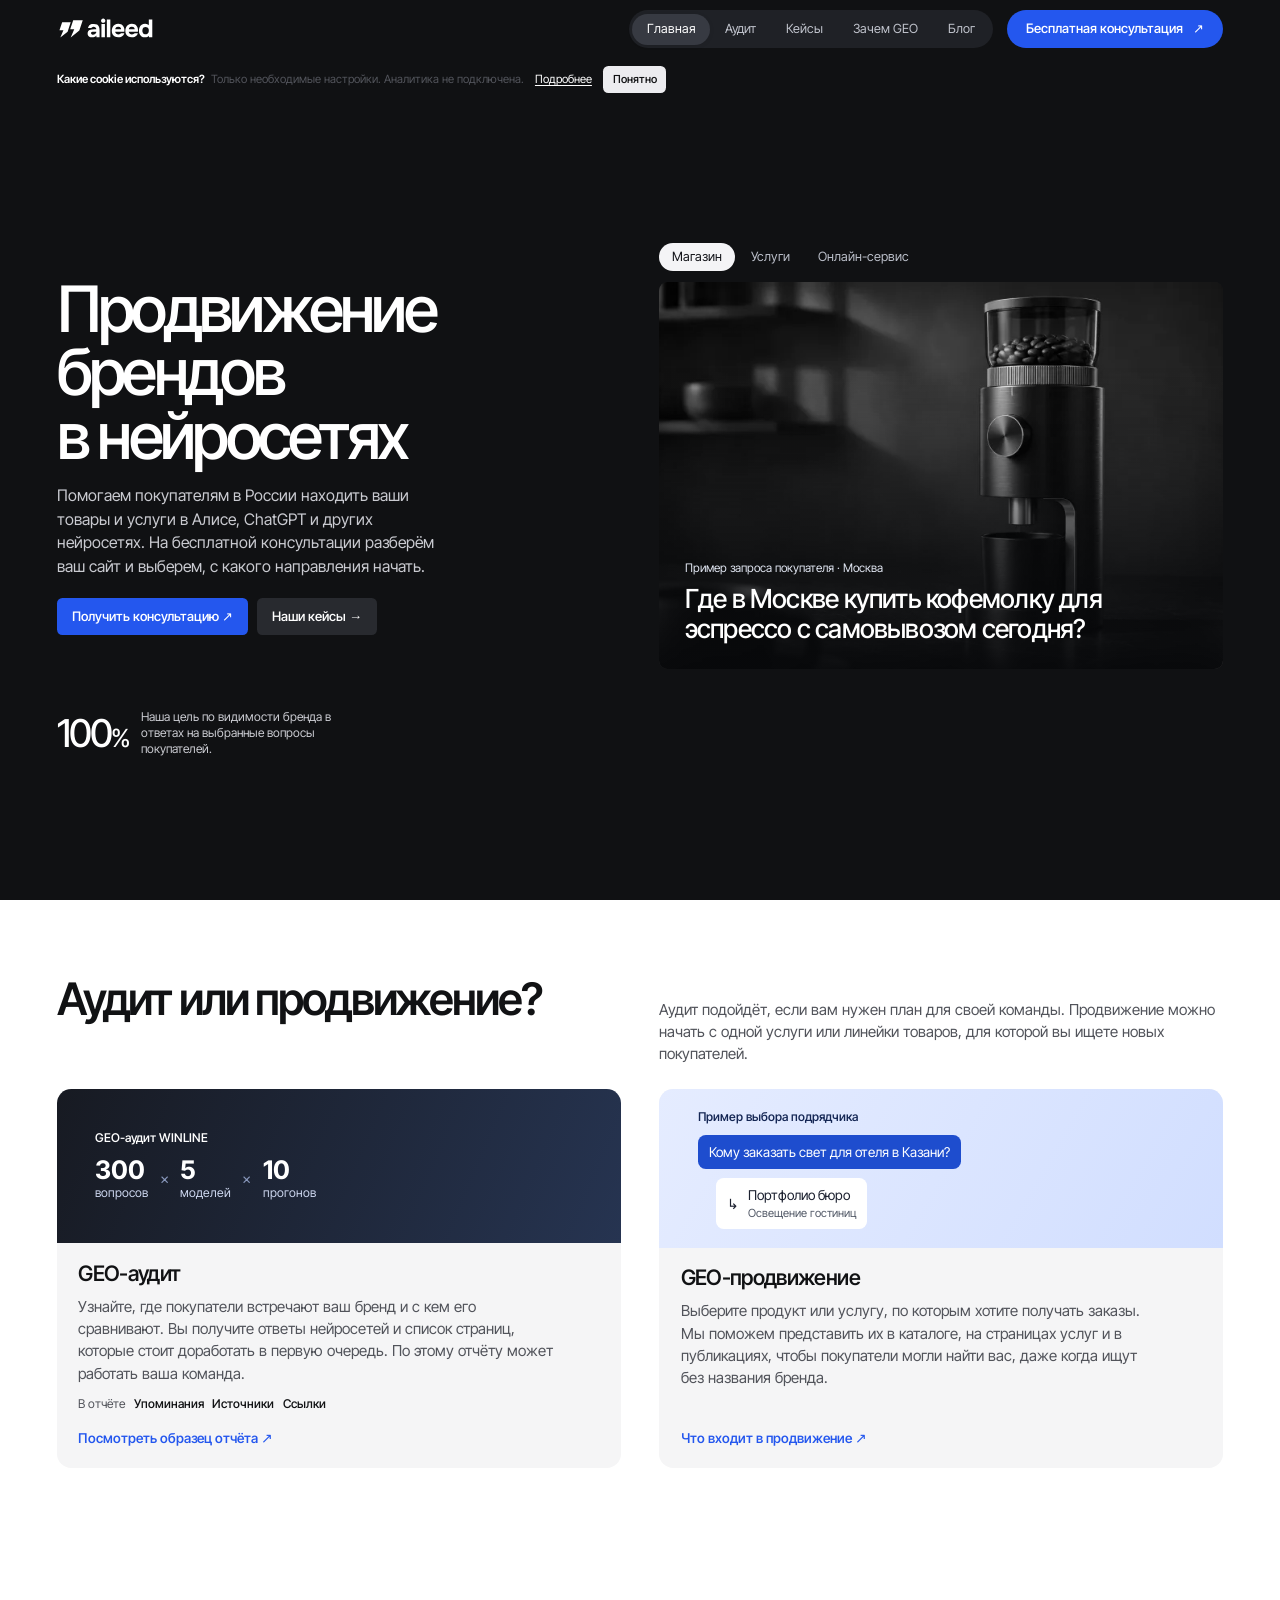
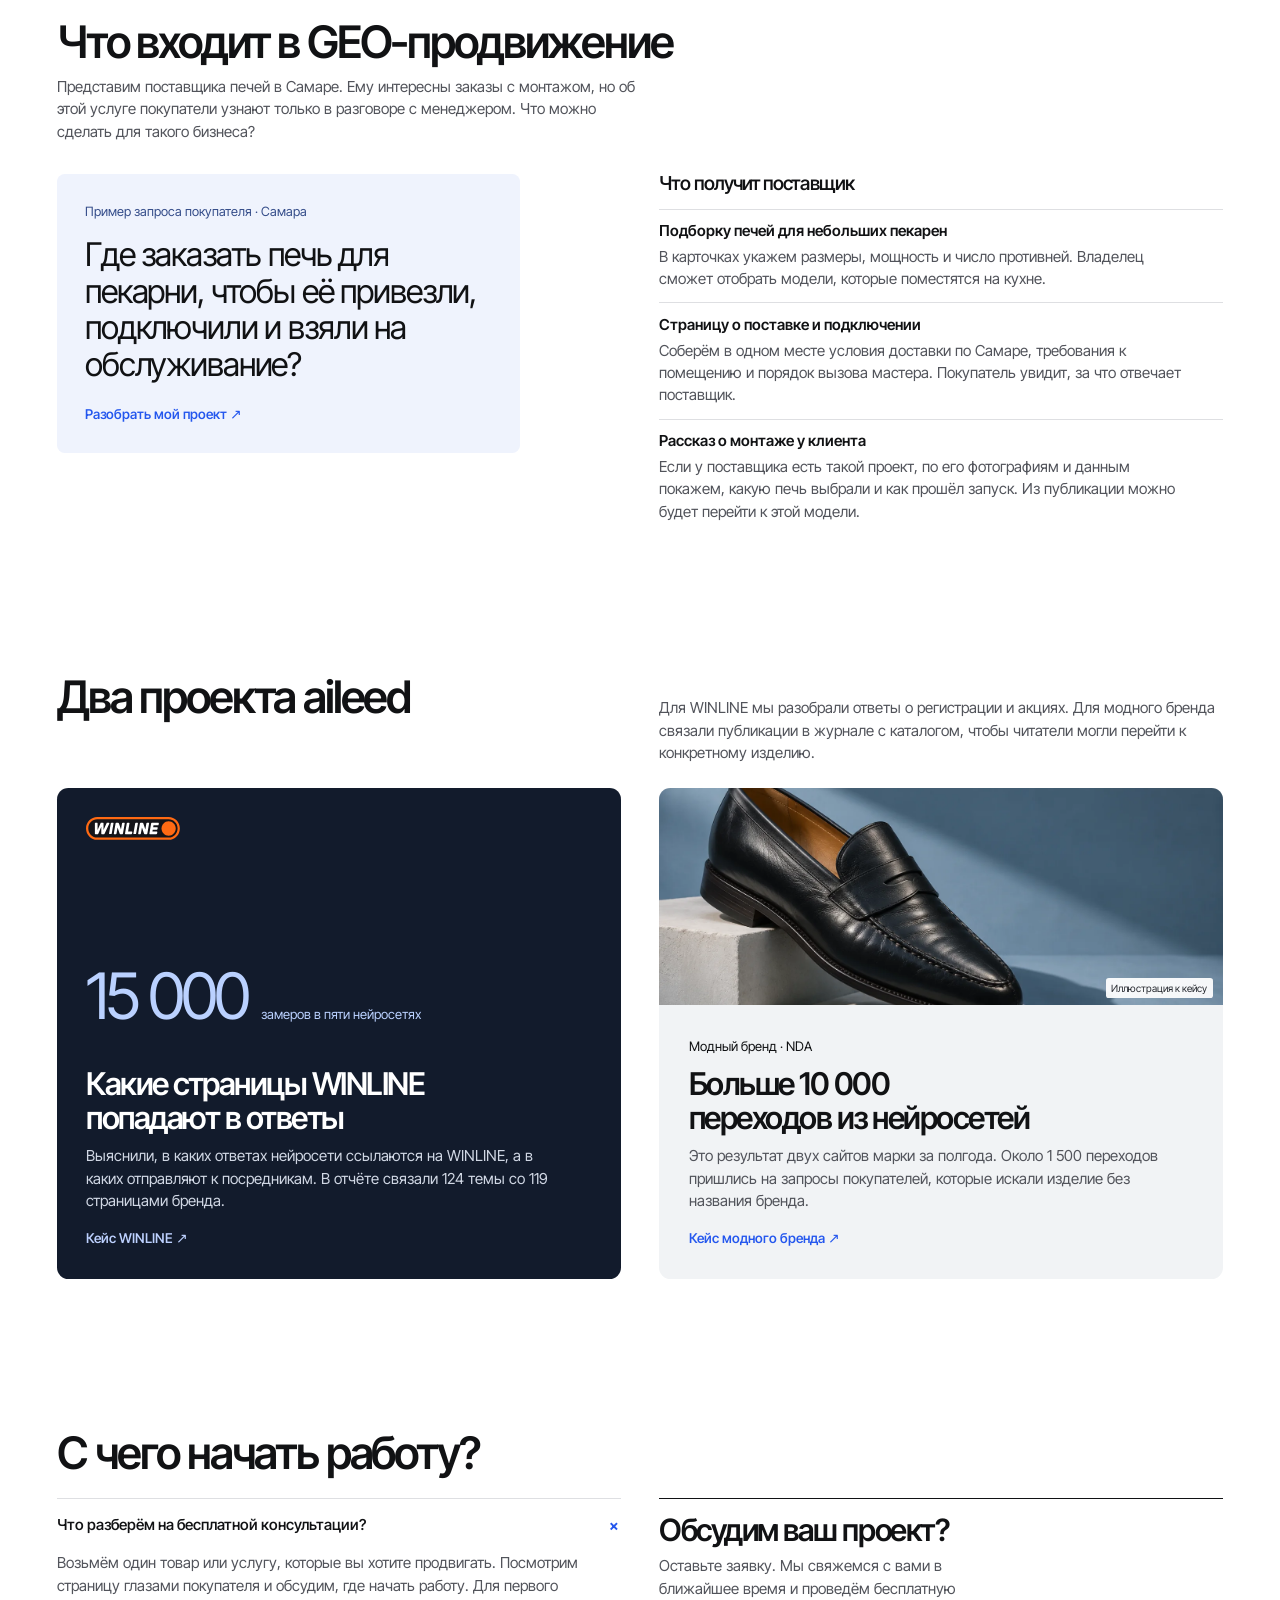
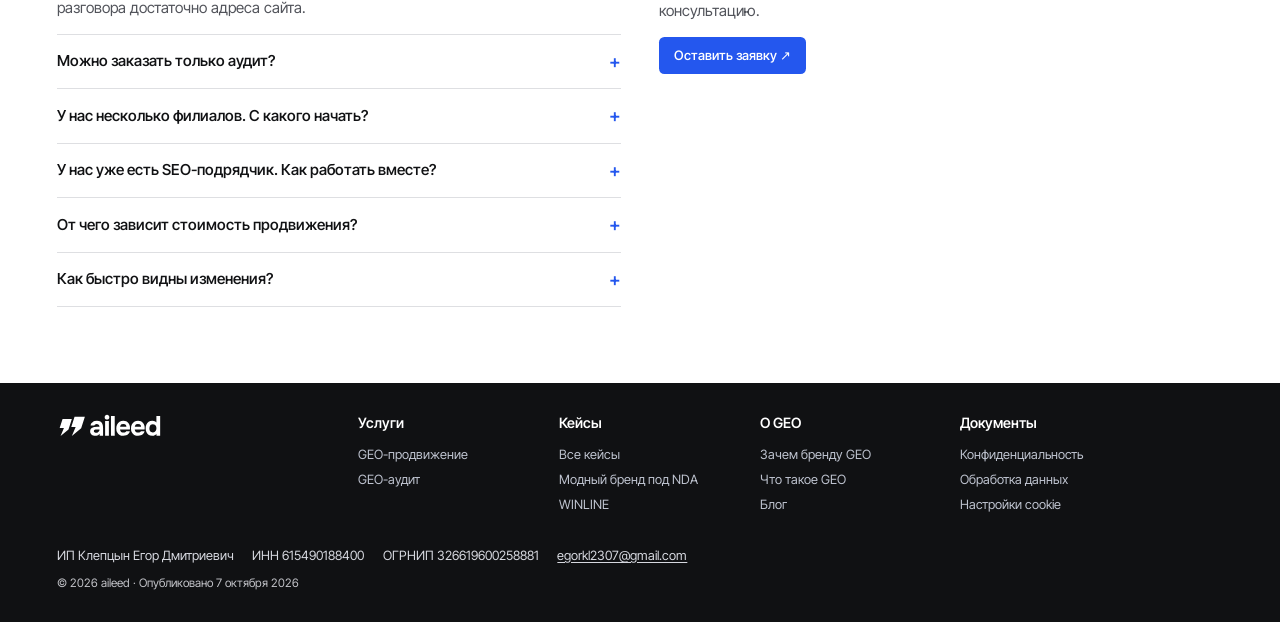
==== index.html @ 3274b70b "feat(site): Explain the scope of GEO promotion Show how a buyer's request translates into concrete a" ====
<!doctype html>
<html lang="ru">
<head>
<meta charset="utf-8">
<meta name="viewport" content="width=device-width,initial-scale=1">
<title>Продвижение в нейросетях для бизнеса в России | aileed</title>
<meta name="description" content="GEO-продвижение для российских компаний. Помогаем покупателям находить ваши товары и услуги в нейросетях. Запишитесь на бесплатную консультацию.">
<meta name="author" content="aileed">
<meta name="datePublished" content="2026-10-07">
<meta name="dateModified" content="2026-11-24">
<meta name="robots" content="index,follow,max-image-preview:large">
<meta name="theme-color" content="#101113">
<link rel="canonical" href="https://egi411.github.io/geo-audit/">
<link rel="describedby" type="text/plain" href="https://egi411.github.io/geo-audit/llms.txt">
<meta property="og:title" content="Продвижение в нейросетях для бизнеса в России | aileed">
<meta property="og:description" content="GEO-продвижение для российских компаний. Помогаем покупателям находить ваши товары и услуги в нейросетях. Запишитесь на бесплатную консультацию.">
<meta property="og:url" content="https://egi411.github.io/geo-audit/">
<meta property="og:site_name" content="aileed">
<meta property="og:locale" content="ru_RU">
<meta property="og:type" content="website">
<meta property="og:image" content="https://egi411.github.io/geo-audit/assets/social.png?v=92571903cdeb">
<meta name="twitter:card" content="summary_large_image">
<link rel="icon" type="image/svg+xml" href="assets/mark.svg?v=1570c9bbff2b">
<link rel="stylesheet" href="assets/paper.css?v=290eb4c94ad2">
<script type="application/ld+json">{"@context": "https://schema.org", "@type": "Organization", "@id": "https://egi411.github.io/geo-audit/#org", "name": "aileed", "legalName": "ИП КЛЕПЦЫН ЕГОР ДМИТРИЕВИЧ", "taxID": "615490188400", "email": "egorkl2307@gmail.com", "identifier": {"@type": "PropertyValue", "propertyID": "ОГРНИП", "value": "326619600258881"}, "url": "https://egi411.github.io/geo-audit/", "logo": "https://egi411.github.io/geo-audit/assets/aileed-logo.svg?v=c0b8e38cba22"}</script>
<script type="application/ld+json">{"@context": "https://schema.org", "@type": "WebSite", "@id": "https://egi411.github.io/geo-audit/#website", "name": "aileed", "url": "https://egi411.github.io/geo-audit/"}</script>
<script type="application/ld+json">{"@context": "https://schema.org", "@type": "WebPage", "@id": "https://egi411.github.io/geo-audit/#page", "url": "https://egi411.github.io/geo-audit/", "name": "Продвижение в нейросетях для бизнеса в России | aileed", "description": "GEO-продвижение для российских компаний. Помогаем покупателям находить ваши товары и услуги в нейросетях. Запишитесь на бесплатную консультацию.", "inLanguage": "ru-RU", "author": {"@id": "https://egi411.github.io/geo-audit/#org"}, "publisher": {"@id": "https://egi411.github.io/geo-audit/#org"}, "datePublished": "2026-10-07", "dateModified": "2026-11-24", "isPartOf": {"@id": "https://egi411.github.io/geo-audit/#website"}}</script>
<script type="application/ld+json">{"@context": "https://schema.org", "@type": "Service", "name": "GEO-продвижение", "provider": {"@id": "https://egi411.github.io/geo-audit/#org"}, "url": "https://egi411.github.io/geo-audit/", "description": "GEO-продвижение для российских компаний. Помогаем покупателям находить ваши товары и услуги в нейросетях. Запишитесь на бесплатную консультацию."}</script>
<script type="application/ld+json">{"@context": "https://schema.org", "@type": "FAQPage", "@id": "https://egi411.github.io/geo-audit/#faq", "isPartOf": {"@id": "https://egi411.github.io/geo-audit/#page"}, "mainEntity": [{"@type": "Question", "name": "Что разберём на бесплатной консультации?", "acceptedAnswer": {"@type": "Answer", "text": "Возьмём один товар или услугу, которые вы хотите продвигать. Посмотрим страницу глазами покупателя и обсудим, где начать работу. Для первого разговора достаточно адреса сайта."}}, {"@type": "Question", "name": "Можно заказать только аудит?", "acceptedAnswer": {"@type": "Answer", "text": "Да. Вы получите отчёт с ответами нейросетей и списком страниц для доработки. Внедрение можно поручить своей команде."}}, {"@type": "Question", "name": "У нас несколько филиалов. С какого начать?", "acceptedAnswer": {"@type": "Answer", "text": "Выберите город, где хотите получать больше обращений. Например, московской сети с новым филиалом в Туле имеет смысл начать разбор с вопросов покупателей в Туле."}}, {"@type": "Question", "name": "У нас уже есть SEO-подрядчик. Как работать вместе?", "acceptedAnswer": {"@type": "Answer", "text": "Если ваш подрядчик уже переделывает каталог, обсудим с ним, какие сведения добавить в карточки. Отдельно договоримся, кто возьмёт на себя тексты и публикацию."}}, {"@type": "Question", "name": "От чего зависит стоимость продвижения?", "acceptedAnswer": {"@type": "Answer", "text": "Важны размер каталога, география и состояние сайта. Если описание товара уже есть, его можно дополнить. Для новой линейки может понадобиться целый раздел. Обсудим объём на консультации."}}, {"@type": "Question", "name": "Как быстро видны изменения?", "acceptedAnswer": {"@type": "Answer", "text": "В проекте модного бренда нейросети верно описывали компанию уже в первый месяц. Переходы мы считали за полгода. Это сроки одного проекта. Чтобы дать ориентир для вашего, сначала посмотрим, как покупатели находят вас сегодня."}}]}</script>
<script src="assets/site.js?v=6a3c74dea029" defer>
</script>
<script src="assets/privacy.js?v=5a8c73a1b54d" defer>
</script>
<script src="assets/dashboard.js?v=f0f31b4b5794" defer>
</script>
</head>
<body class="paper-site" itemscope itemtype="https://schema.org/WebPage" itemid="https://egi411.github.io/geo-audit/#page">
<a class="skip" href="#main">К содержанию</a>
<header class="site-header">
<div class="wrap nav">
 <a class="logo" href="index.html" aria-label="aileed — главная">
<img class="wordmark-logo" src="assets/aileed-logo.svg?v=c0b8e38cba22" width="170" height="46" alt="aileed">
</a>
 <nav class="nav-links" id="navigation" aria-label="Основная навигация">
<a href="index.html" aria-current="page">Главная</a>
<a href="audit/">Аудит</a>
<a href="cases/">Кейсы</a>
<a href="why-geo/">Зачем GEO</a>
<a href="blog/">Блог</a>
</nav>
 <a class="btn nav-cta" href="mailto:egorkl2307@gmail.com?subject=Заявка%20на%20бесплатную%20консультацию&amp;body=Здравствуйте!%20Хочу%20записаться%20на%20бесплатную%20консультацию." data-open-brief>
<span class="desktop-label">Бесплатная консультация</span>
<span class="mobile-label">Консультация</span>
<span aria-hidden="true">↗</span>
</a>
 <button class="menu-toggle" aria-controls="navigation" aria-expanded="false" aria-label="Открыть меню">
<span class="menu-bars" aria-hidden="true">
</span>
</button>
</div>
</header>
<aside id="cookie-banner" class="cookie-banner a-cookie" aria-labelledby="cookie-title" hidden>
<div>
<h2 id="cookie-title">Какие cookie используются?</h2>
<p class="short-answer">Только необходимые настройки. Аналитика не подключена.</p>
</div>
<a href="privacy.html#cookies">Подробнее</a>
<button type="button" class="btn" data-cookie-accept>Понятно</button>
</aside>
<main id="main">
<section class="home-hero market-hero">
<div class="market-layout wrap" id="value">
 <div class="market-offer">
<h1>Продвижение брендов в нейросетях</h1>
 <p class="short-answer">Помогаем покупателям в России находить ваши товары и услуги в Алисе, ChatGPT и других нейросетях. На бесплатной консультации разберём ваш сайт и выберем, с какого направления начать.</p>
 <div class="actions">
<a class="btn primary" href="mailto:egorkl2307@gmail.com?subject=Заявка%20на%20бесплатную%20консультацию&amp;body=Здравствуйте!%20Хочу%20записаться%20на%20бесплатную%20консультацию." data-open-brief>Получить консультацию ↗</a>
 <a class="text-link" href="cases/">Наши кейсы →</a>
</div>
</div>
 <div class="market-examples" id="business">
<fieldset class="market-controls">
<legend>Учебные примеры для российского рынка</legend>
<label>
<input type="radio" name="market" value="shop" checked>
<span>Магазин</span>
</label>
<label>
<input type="radio" name="market" value="bureau">
<span>Услуги</span>
</label>
<label>
<input type="radio" name="market" value="software">
<span>Онлайн-сервис</span>
</label>
</fieldset>
 <figure class="market-view" data-market="shop">
   <img src="assets/scene-grinder-small.webp?v=afbf47a479ba" srcset="assets/scene-grinder-small.webp?v=afbf47a479ba 720w, assets/scene-grinder.webp?v=317787b5d4b6 1440w"
    sizes="(max-width: 760px) 94vw, 48vw" width="1440" height="960" alt="Кофемолка на кухонной столешнице" fetchpriority="high">
   <figcaption>
<small>Пример запроса покупателя · Москва</small>
<blockquote>Где в Москве купить кофемолку для эспрессо с самовывозом сегодня?</blockquote>
</figcaption>
</figure>
<figure class="market-view" data-market="bureau">
   <img src="assets/scene-hotel-small.webp?v=d86b2269c24f" srcset="assets/scene-hotel-small.webp?v=d86b2269c24f 720w, assets/scene-hotel.webp?v=8c274314cb47 1440w"
    sizes="(max-width: 760px) 94vw, 48vw" width="1440" height="960" alt="Архитектурная модель гостиницы с подсветкой фасада" loading="lazy">
   <figcaption>
<small>Пример запроса покупателя · Казань</small>
<blockquote>Кто в Казани спроектирует освещение для гостиницы?</blockquote>
</figcaption>
</figure>
<figure class="market-view" data-market="software">
   <img src="assets/scene-booking-small.webp?v=bcc50dd9e0b6" srcset="assets/scene-booking-small.webp?v=bcc50dd9e0b6 720w, assets/scene-booking.webp?v=874b04cc17b3 1440w"
    sizes="(max-width: 760px) 94vw, 48vw" width="1440" height="960" alt="Расписание приёма клиентов на планшете" loading="lazy">
   <figcaption>
<small>Пример запроса покупателя · Екатеринбург</small>
<blockquote>Открываем второй салон в Екатеринбурге. Как вести запись клиентов в одной базе?</blockquote>
</figcaption>
</figure>
</div>
 <div class="visibility-goal">
<strong>100<span>%</span>
</strong>
<p>Наша цель по видимости бренда в ответах на выбранные вопросы покупателей.</p>
</div>
 </div>
</section>
<section class="edition service-gallery">
<div class="wrap" id="offers">
<header class="edition-head">
<h2>Аудит или продвижение?</h2>
<p class="short-answer">Аудит подойдёт, если вам нужен план для своей команды. Продвижение можно начать с одной услуги или линейки товаров, для которой вы ищете новых покупателей.</p>
</header>
<div class="service-pair" id="from-answer">
<a class="service-tile" href="audit/#observations">
<div class="service-figure audit-mini">
<span class="mini-caption">GEO-аудит WINLINE</span>
<div class="audit-stats">
<span>
<b>300</b> вопросов</span>
<i>×</i>
<span>
<b>5</b> моделей</span>
<i>×</i>
<span>
<b>10</b> прогонов</span>
</div>
</div>
<div class="service-description">
<div class="dossier-fields">
<span>В отчёте</span>
<b>Упоминания</b>
<b>Источники</b>
<b>Ссылки</b>
</div>
<strong>GEO-аудит</strong>
<p>Узнайте, где покупатели встречают ваш бренд и с кем его сравнивают. Вы получите ответы нейросетей и список страниц, которые стоит доработать в первую очередь. По этому отчёту может работать ваша команда.</p>
</div>
<span class="tile-action">Посмотреть образец отчёта <span aria-hidden="true">↗</span>
</span>
</a>
<a class="service-tile" href="#scope">
<div class="service-figure intent-mini">
<span class="mini-caption">Пример выбора подрядчика</span>
<div class="query-slip">Кому заказать свет для отеля в Казани?</div>
<div class="proof-slip">
<span aria-hidden="true">↳</span>
<span>Портфолио бюро<small>Освещение гостиниц</small>
</span>
</div>
</div>
<div class="service-description">
<strong>GEO-продвижение</strong>
<p>Выберите продукт или услугу, по которым хотите получать заказы. Мы поможем представить их в каталоге, на страницах услуг и в публикациях, чтобы покупатели могли найти вас, даже когда ищут без названия бренда.</p>
</div>
<span class="tile-action">Что входит в продвижение <span aria-hidden="true">↗</span>
</span>
</a>
</div>
</div>
</section>
<section class="edition promotion-scope">
<div class="wrap" id="scope">
<header>
<h2>Что входит в GEO-продвижение</h2>
 <p>Представим поставщика печей в Самаре. Ему интересны заказы с монтажом, но об этой услуге покупатели узнают только в разговоре с менеджером. Что можно сделать для такого бизнеса?</p>
</header>
 <div class="scope-spread">
 <figure class="scope-question">
<figcaption>Пример запроса покупателя · Самара</figcaption>
 <blockquote>Где заказать печь для пекарни, чтобы её привезли, подключили и взяли на обслуживание?</blockquote>
 <a class="edition-link" href="mailto:egorkl2307@gmail.com?subject=Заявка%20на%20бесплатную%20консультацию&amp;body=Здравствуйте!%20Хочу%20записаться%20на%20бесплатную%20консультацию." data-open-brief>Разобрать мой проект <span aria-hidden="true">↗</span>
</a>
</figure>
 <div class="scope-delivery">
<h3>Что получит поставщик</h3>
 <dl>
<dt>Подборку печей для небольших пекарен</dt>
 <dd>В карточках укажем размеры, мощность и число противней. Владелец сможет отобрать модели, которые поместятся на кухне.</dd>
 <dt>Страницу о поставке и подключении</dt>
 <dd>Соберём в одном месте условия доставки по Самаре, требования к помещению и порядок вызова мастера. Покупатель увидит, за что отвечает поставщик.</dd>
 <dt>Рассказ о монтаже у клиента</dt>
 <dd>Если у поставщика есть такой проект, по его фотографиям и данным покажем, какую печь выбрали и как прошёл запуск. Из публикации можно будет перейти к этой модели.</dd>
</dl>
</div>
</div>
</div>
</section>
<section class="edition home-projects">
<div class="wrap" id="projects">
<header class="edition-head">
<h2>Два проекта aileed</h2>
<p class="short-answer">Для WINLINE мы разобрали ответы о регистрации и акциях. Для модного бренда связали публикации в журнале с каталогом, чтобы читатели могли перейти к конкретному изделию.</p>
</header>
 <div class="evidence-pair">
 <article class="audit-evidence">
<img src="assets/cases/winline.svg?v=4815bbfae8dc" width="483" height="116" alt="WINLINE" loading="lazy">
 <p class="evidence-stat">15 000 <small>замеров в пяти нейросетях</small>
</p>
 <div class="evidence-copy">
<h3>Какие страницы WINLINE попадают в ответы</h3>
 <p class="short-answer">Выяснили, в каких ответах нейросети ссылаются на WINLINE, а в каких отправляют к посредникам. В отчёте связали 124 темы со 119 страницами бренда.</p>
 <a class="edition-link" href="cases/winline/">Кейс WINLINE <span aria-hidden="true">↗</span>
</a>
</div>
</article>
 <article class="fashion-evidence">
<figure class="evidence-photo">
<img src="assets/shoe-editorial.webp?v=ee02e07eebd9" width="1440" height="960" loading="lazy" alt="Чёрный кожаный лофер">
<figcaption>Иллюстрация к кейсу</figcaption>
</figure>
 <div class="evidence-copy">
<span>Модный бренд · NDA</span>
<h3>Больше 10 000 переходов из нейросетей</h3>
 <p class="short-answer">Это результат двух сайтов марки за полгода. Около 1 500 переходов пришлись на запросы покупателей, которые искали изделие без названия бренда.</p>
 <a class="edition-link" href="cases/fashion/">Кейс модного бренда <span aria-hidden="true">↗</span>
</a>
</div>
</article>
</div>
</div>
</section>
<section class="edition enquiry-section">
<div class="wrap" id="faq">
<header>
<h2>С чего начать работу?</h2>
</header>
 <div class="enquiry-layout">
<div class="question-list">
<details open>
<summary>Что разберём на бесплатной консультации?</summary>
<div class="faq-answer">
<p>Возьмём один товар или услугу, которые вы хотите продвигать. Посмотрим страницу глазами покупателя и обсудим, где начать работу. Для первого разговора достаточно адреса сайта.</p>
</div>
</details>
<details>
<summary>Можно заказать только аудит?</summary>
<div class="faq-answer">
<p>Да. Вы получите отчёт с ответами нейросетей и списком страниц для доработки. Внедрение можно поручить своей команде.</p>
</div>
</details>
<details>
<summary>У нас несколько филиалов. С какого начать?</summary>
<div class="faq-answer">
<p>Выберите город, где хотите получать больше обращений. Например, московской сети с новым филиалом в Туле имеет смысл начать разбор с вопросов покупателей в Туле.</p>
</div>
</details>
<details>
<summary>У нас уже есть SEO-подрядчик. Как работать вместе?</summary>
<div class="faq-answer">
<p>Если ваш подрядчик уже переделывает каталог, обсудим с ним, какие сведения добавить в карточки. Отдельно договоримся, кто возьмёт на себя тексты и публикацию.</p>
</div>
</details>
<details>
<summary>От чего зависит стоимость продвижения?</summary>
<div class="faq-answer">
<p>Важны размер каталога, география и состояние сайта. Если описание товара уже есть, его можно дополнить. Для новой линейки может понадобиться целый раздел. Обсудим объём на консультации.</p>
</div>
</details>
<details>
<summary>Как быстро видны изменения?</summary>
<div class="faq-answer">
<p>В проекте модного бренда нейросети верно описывали компанию уже в первый месяц. Переходы мы считали за полгода. Это сроки одного проекта. Чтобы дать ориентир для вашего, сначала посмотрим, как покупатели находят вас сегодня.</p>
</div>
</details>
</div>
 <aside id="brief">
<h3>Обсудим ваш проект?</h3>
<p>Оставьте заявку. Мы свяжемся с вами в ближайшее время и проведём бесплатную консультацию.</p>
 <a class="btn primary" href="mailto:egorkl2307@gmail.com?subject=Заявка%20на%20бесплатную%20консультацию&amp;body=Здравствуйте!%20Хочу%20записаться%20на%20бесплатную%20консультацию." data-open-brief>Оставить заявку ↗</a>
</aside>
</div>
</div>
</section>
</main>
<footer class="site-footer">
<div class="wrap">
<div class="footer-map">
 <a class="logo" href="index.html">
<img src="assets/aileed-logo.svg?v=c0b8e38cba22" width="170" height="46" alt="aileed">
</a>
 <nav class="footer-group" aria-label="Услуги">
<strong>Услуги</strong>
<a href="index.html">GEO-продвижение</a>
<a href="audit/">GEO-аудит</a>
</nav>
<nav class="footer-group" aria-label="Кейсы">
<strong>Кейсы</strong>
<a href="cases/">Все кейсы</a>
<a href="cases/fashion/">Модный бренд под NDA</a>
<a href="cases/winline/">WINLINE</a>
</nav>
<nav class="footer-group" aria-label="О GEO">
<strong>О GEO</strong>
<a href="why-geo/">Зачем бренду GEO</a>
<a href="what-is-geo/">Что такое GEO</a>
<a href="blog/">Блог</a>
</nav>
<nav class="footer-group" aria-label="Документы">
<strong>Документы</strong>
<a href="privacy.html">Конфиденциальность</a>
<a href="consent.html">Обработка данных</a>
<button type="button" data-cookie-settings>Настройки cookie</button>
</nav>
</div>
 <div class="owner-line">
<span>ИП Клепцын Егор Дмитриевич</span>
<span>ИНН 615490188400</span>
<span>ОГРНИП 326619600258881</span>
<a href="mailto:egorkl2307@gmail.com">egorkl2307@gmail.com</a>
</div>
 <div class="footer-bottom">© 2026 aileed · Опубликовано <time itemprop="datePublished" datetime="2026-10-07">7 октября 2026</time>
</div>
</div>
</footer>
<dialog id="brief-dialog" aria-labelledby="brief-title" aria-describedby="consult-intro">
  <div class="dialog-head">
<button type="button" class="dialog-close" aria-label="Закрыть">×</button>
    <h2 id="brief-title">Как попасть на бесплатную консультацию?</h2>
</div>
  <p id="consult-intro" class="short-answer">Оставьте заявку. Мы свяжемся с вами в ближайшее время и проведём бесплатную консультацию.</p>
  <a class="btn primary consult-mail" href="mailto:egorkl2307@gmail.com?subject=Заявка%20на%20бесплатную%20консультацию&amp;body=Здравствуйте!%20Хочу%20записаться%20на%20бесплатную%20консультацию.">Оставить заявку по почте <span aria-hidden="true">↗</span>
</a>
  <p class="consult-note">Отправьте готовое письмо в почтовом приложении. Можно написать напрямую на <a href="mailto:egorkl2307@gmail.com">egorkl2307@gmail.com</a>.</p>
  <a class="consult-privacy" href="privacy.html">Как мы используем данные</a>
</dialog>
<noscript>
<p class="cookie-noscript">Аналитика и рекламные cookie не используются.</p>
</noscript>
</body>
</html>
---- assets/paper.css ----
@font-face {
  font-family: "Inter Tight";
  font-style: normal;
  font-weight: 400 800;
  font-display: swap;
  src: url(fonts/inter-tight-cyrillic.woff2) format("woff2");
  unicode-range: U+0301, U+0400-045F, U+0490-0491, U+04B0-04B1, U+2116;
}
@font-face {
  font-family: "Inter Tight";
  font-style: normal;
  font-weight: 400 800;
  font-display: swap;
  src: url(fonts/inter-tight-latin.woff2) format("woff2");
  unicode-range:
    U+0000-00FF, U+0131, U+0152-0153, U+02BB-02BC, U+02C6, U+02DA, U+02DC,
    U+0304, U+0308, U+0329, U+2000-206F, U+20AC, U+2122, U+2191, U+2193, U+2212,
    U+2215, U+FEFF, U+FFFD;
}

/* Phone and tablet track width. Desktop also respects available viewport height.
   The shoulder curves join these compositions at 430–768 and 900–1280.
   Browser magnification can keep this reference width while the layout reflows. */
:root {
  --layout-vw: 1vw;
  --phone-size: calc(var(--layout-vw) / 0.24375);
  --tablet-size: calc(var(--layout-vw) / 0.525);
  --layout-vh: 1svh;
  --desktop-size: min(var(--layout-vw), calc(var(--layout-vh) / 0.57));
  --phone-to-tablet: calc(134.244% - 0.89257 * var(--layout-vw));
  --tablet-to-desktop: calc(150.376% - 0.76858 * var(--layout-vw));
  --wide-size: min(
    var(--tablet-size),
    max(var(--tablet-to-desktop), var(--desktop-size))
  );
  --page-size: max(
    87.5%,
    min(var(--phone-size), max(var(--phone-to-tablet), var(--wide-size)))
  );
  font-size: var(--page-size);
}
@media print {
  :root {
    --page-size: 100%;
  }
}
:root {
  --ink: #111214;
  --sub: #52545b;
  --rule: #dedfe2;
  --wash: #f5f5f6;
  --blue: #2457ee;
  --dark: #101113;
  --light-blue: #a7bcff;
  --header: 4.1rem;
  --page-width: 82rem;
  --columns: repeat(12, minmax(0, 1fr));
  --halves: repeat(2, minmax(0, 1fr));
  --edge: clamp(1.1rem, 4vw, 4.5rem);
  --gap: clamp(1.3rem, 3vw, 3rem);
  --section: clamp(2.8rem, 6.5svh, 5rem);
  font-family: "Inter Tight", Arial, sans-serif;
  color: var(--ink);
  background: white;
  font-synthesis: none;
  -webkit-text-size-adjust: 100%;
}
*,
*::before,
*::after {
  box-sizing: border-box;
}
body {
  margin: 0;
  font-size: 1.0625rem;
  line-height: 1.48;
  -webkit-font-smoothing: antialiased;
}
button,
input,
select,
textarea {
  font: inherit;
}
button,
summary,
label:has(input[type="radio"]) {
  cursor: pointer;
}
a {
  color: inherit;
  text-underline-offset: 0.18em;
}
a:hover {
  color: var(--blue);
}
a:focus-visible,
button:focus-visible,
input:focus-visible,
select:focus-visible,
textarea:focus-visible,
summary:focus-visible {
  outline: 3px solid var(--blue);
  outline-offset: 3px;
}
:where(h1, h2, h3, p, figure, blockquote, dl, dd, fieldset) {
  margin: 0;
}
:where(h1, h2, h3) {
  font-weight: 585;
  line-height: 1.035;
  letter-spacing: -0.048em;
  text-wrap: balance;
}
h1 {
  font-size: 3.9rem;
}
h2 {
  font-size: clamp(2.18rem, 3.5vw, 3.35rem);
}
h3 {
  font-size: 1.65rem;
}
:where(img, svg) {
  display: block;
}
img {
  max-width: 100%;
}
::selection {
  background: #cbd7ff;
  color: #101113;
}
[hidden] {
  display: none !important;
}
.wrap {
  width: min(var(--page-width), calc(100% - var(--edge) * 2));
  margin-inline: auto;
}
main [id],
#main,
.a-cookie {
  scroll-margin-top: calc(var(--header) + 1rem);
}
.skip,
.buyer-controls legend,
.sample-choices legend {
  position: absolute;
  width: 1px;
  height: 1px;
  overflow: hidden;
  clip-path: inset(50%);
}
.skip:focus {
  top: 0.4rem;
  left: 1rem;
  z-index: 50;
  clip-path: none;
  width: auto;
  height: auto;
  padding: 0.65rem;
  color: white;
  background: var(--dark);
}
.site-header {
  position: sticky;
  top: 0;
  z-index: 10;
  color: var(--ink);
}
.site-header.is-scrolled {
  background: white;
  box-shadow: 0 2px 12px #0000000e;
}
body:has(.home-hero) {
  background: var(--dark);
}
body:has(.home-hero) .site-header {
  background: var(--dark);
  color: white;
}
body:has(.home-hero) .site-header.is-scrolled,
body:has(.home-hero) .cookie-banner {
  background: var(--dark);
  color: white;
}
.nav {
  display: flex;
  align-items: center;
  justify-content: space-between;
  min-height: var(--header);
  gap: 1rem;
}
.logo {
  display: inline-block;
  line-height: 1;
  width: fit-content;
}
.logo img {
  width: 7.4rem;
  height: auto;
}
body:has(.home-hero) .site-header .logo img,
.site-footer .logo img {
  filter: brightness(0) invert(1);
}
.nav-links,
.actions {
  display: flex;
  align-items: center;
  flex-wrap: wrap;
  gap: 1rem;
}
.nav-links {
  gap: 1.7rem;
  font-size: 0.91rem;
}
.nav-links a,
.logo,
.actions a,
.btn,
.action-pill,
.edition-link,
.service-tile,
.shelf-story a,
.tile-action {
  text-decoration: none;
}
.nav-links a {
  opacity: 0.78;
}
.nav-links a:is(:hover, [aria-current]) {
  opacity: 1;
  text-decoration: underline;
}
body:has(.home-hero) .nav-links a:hover {
  color: white;
}
.btn,
.action-pill,
.actions .text-link,
.menu-toggle,
.cookie-banner button {
  display: inline-flex;
  justify-content: center;
  align-items: center;
  gap: 0.7rem;
  min-height: 2.65rem;
  border: 0;
  border-radius: 0.38rem;
  padding: 0.65rem 1.05rem;
  font-size: 0.92rem;
  font-weight: 530;
  line-height: 1.2;
}
.btn,
.menu-toggle,
.actions .text-link {
  color: var(--ink);
  background: #ececef;
}
.btn.primary,
.action-pill {
  background: var(--blue);
  color: white;
}
.btn.primary:hover,
.action-pill:hover {
  background: #1743c9;
  color: white;
}
.btn:hover,
.actions .text-link:hover {
  background: #dcdde2;
  color: var(--ink);
}
.menu-toggle,
.mobile-label {
  display: none;
}
.cookie-banner {
  padding: 0.55rem max(var(--edge), calc((100% - var(--page-width)) / 2));
  display: flex;
  gap: 0.8rem;
  align-items: center;
  justify-content: start;
  width: 100%;
  background: var(--wash);
  font-size: 0.8rem;
}
.cookie-banner > div {
  display: flex;
  flex-wrap: wrap;
  align-items: baseline;
  gap: 0.4rem;
}
.cookie-banner h2,
.cookie-banner .short-answer {
  font: inherit;
  letter-spacing: 0;
  margin: 0;
}
.cookie-banner h2 {
  font-weight: 600;
}
.cookie-banner button {
  min-height: 1.9rem;
  padding: 0.35rem 0.65rem;
  font-size: 0.78rem;
}
.home-hero {
  color: white;
  background: var(--dark);
  padding: clamp(1.8rem, 5.3svh, 4.1rem) 0 clamp(2rem, 4.7svh, 4rem);
}
.hero-copy {
  text-align: center;
  max-width: 61rem;
  margin-inline: auto;
}
.hero-copy h1 {
  font-size: clamp(3.4rem, 4.7vw, 4.75rem);
  line-height: 1;
  font-weight: 590;
}
.hero-copy h1 span {
  display: block;
}
.hero-copy .short-answer {
  max-width: 52ch;
  margin: 1rem auto 0;
  font-size: 1.12rem;
  line-height: 1.42;
  color: #cdd0d4;
}
.actions {
  margin-top: 1.35rem;
  gap: 0.65rem;
}
.hero-copy .actions,
.audit-opening .actions {
  justify-content: center;
}
.home-hero .actions .text-link {
  background: #282a2f;
  color: white;
}
.home-hero .actions .text-link:hover {
  background: #36393e;
}

.buyer-controls,
.sample-choices {
  min-width: 0;
  padding: 0;
  border: 0;
}

.buyer-controls input,
.sample-choices input {
  position: absolute;
  opacity: 0;
  width: 1px;
  height: 1px;
}
label:has(input[type="radio"]:focus-visible) {
  outline: 2px solid var(--blue);
  outline-offset: 2px;
}

.edition-link,
.tile-action {
  display: inline-block;
  color: var(--blue);
  font-size: 0.95rem;
  font-weight: 550;
}

.edition-link:hover,
.service-tile:hover .tile-action {
  text-decoration: underline;
}
.edition,
.reading-edition,
.journal-opening,
.document-lead,
.studio-article-head,
.inner-hero,
.audit-opening {
  padding-block: var(--section);
}
.edition-head,
.figure-intro {
  max-width: 60rem;
  margin-bottom: 1.65rem;
}
.edition-head h2,
.figure-intro h2 {
  max-width: 24ch;
}
.short-answer,
.a-lead {
  color: var(--sub);
}
.edition-head .short-answer,
.figure-intro .short-answer,
.inner-hero .short-answer,
.document-lead .short-answer,
.article-lead .short-answer,
.journal-opening .short-answer,
.audit-opening .short-answer {
  margin-top: 0.83rem;
  max-width: 62ch;
}
.edition-link {
  margin-top: 0.9rem;
}
.scenario-view {
  background: var(--wash);
  border-radius: 0.45rem;
  overflow: hidden;
}
.buyer-controls,
.sample-choices {
  display: flex;
  flex-wrap: wrap;
  gap: 0.35rem;
}
.buyer-controls {
  padding: 0.85rem 1rem;
}
.buyer-controls label,
.sample-choices label {
  position: relative;
}
:is(.buyer-controls, .sample-choices) label span {
  display: block;
  padding: 0.45rem 0.8rem;
  color: var(--sub);
  border-radius: 0.27rem;
  font-size: 0.9rem;
}
:is(.buyer-controls, .sample-choices) input:checked + span {
  color: white;
  background: var(--ink);
}
.buyer-example {
  display: none;
  grid-template-columns: var(--halves);
  align-items: center;
}
.scenario-view:has([value="b2b"]:checked) [data-buyer="b2b"],
.scenario-view:has([value="retail"]:checked) [data-buyer="retail"],
.scenario-view:has([value="saas"]:checked) [data-buyer="saas"] {
  display: grid;
}
.buyer-photo {
  order: 2;
}
.buyer-photo img,
.investment-spread .scene-image {
  width: 100%;
  height: clamp(13rem, 29svh, 23rem);
  object-fit: cover;
  filter: grayscale(1);
}
.buyer-example figcaption {
  padding: 1.4rem 2rem;
  max-width: 38rem;
}
.prompt-label,
.sample-output > span,
.sample-top > div > span {
  display: block;
  color: var(--sub);
  font-size: 0.86rem;
}
.buyer-example blockquote,
.sample-output blockquote {
  margin: 0.53rem 0 0.7rem;
  font-size: clamp(1.45rem, 2.2vw, 2rem);
  font-weight: 515;
  letter-spacing: -0.03em;
  line-height: 1.15;
}
.buyer-example p,
.service-description p,
.measurement-index p,
.delivery-list p,
.question-list p,
.shelf-words p {
  color: var(--sub);
}
.frequency-edition > .wrap,
.inner-hero,
.investment-spread,
.question-column > .wrap,
.brief-stage > .wrap,
.article-lead {
  display: grid;
  grid-template-columns: var(--halves);
  align-items: center;
  gap: var(--gap);
}

.frequency-edition .figure-intro,
.brief-stage .edition-head {
  margin: 0;
}

.service-pair {
  display: grid;
  grid-template-columns: var(--halves);
  gap: var(--gap);
}
.service-tile {
  display: flex;
  flex-direction: column;
  gap: 1.3rem;
  align-items: start;
  border-top: 2px solid var(--ink);
  padding: 1.3rem 0 0;
}
.service-tile:hover {
  color: var(--ink);
  border-color: var(--blue);
}
.service-description > strong,
.delivery-list strong,
.measurement-index dt {
  font-size: 1.5rem;
  font-weight: 560;
  letter-spacing: -0.03em;
}
.service-description p,
.delivery-list p {
  margin-top: 0.45rem;
  max-width: 53ch;
}
.tile-action {
  margin-top: auto;
}
.dossier-fields {
  display: flex;
  flex-wrap: wrap;
  gap: 0.6rem;
  margin-top: 0.8rem;
  font-size: 0.85rem;
}
.dossier-fields span {
  color: var(--sub);
}
.dossier-fields b {
  font-weight: 520;
}
.home-hero {
  background:
    radial-gradient(ellipse at 85% 22%, #222428 0, transparent 46%), var(--dark);
}

.inner-hero {
  padding-block: clamp(3rem, 10svh, 7rem);
}
.inner-hero .short-answer {
  color: var(--ink);
  margin-top: 0;
  font-size: 1.35rem;
}
.inner-hero .a-lead {
  margin-top: 0.85rem;
}

.sample-note {
  font-size: 0.88rem;
  color: var(--sub);
  margin-top: 1rem;
}
.investment-spread .scene-image {
  height: auto;
  aspect-ratio: 1.45;
  border-radius: 0.35rem;
}
.investment-copy p {
  margin-top: 0.9rem;
}
.investment-copy .short-answer {
  color: var(--blue);
  font-weight: 540;
}
.audit-opening {
  text-align: center;
}
.audit-opening .short-answer {
  margin-inline: auto;
}
.answer-lab {
  padding: 1.65rem;
  border: 1px solid var(--rule);
  background: var(--wash);
  border-radius: 0.55rem;
}
.console-title,
.sample-top {
  display: flex;
  justify-content: space-between;
  align-items: center;
  gap: 1rem;
}
.console-title h2 {
  font-size: 1.85rem;
}
.console-title .short-answer {
  margin-top: 0.35rem;
}
.demo-label {
  font-size: 0.83rem;
  color: var(--sub);
  white-space: nowrap;
}
.sample-board {
  margin-top: 1.2rem;
  background: white;
  padding: 1.2rem;
  border-radius: 0.3rem;
  border: 1px solid var(--rule);
}
.sample-top {
  padding-bottom: 0.9rem;
  border-bottom: 1px solid var(--rule);
}
.sample-top b {
  font-weight: 540;
}
.sample-choices {
  justify-content: end;
}
.sample-board .answer-variant {
  display: none;
  grid-template-columns: minmax(0, 1.7fr) minmax(0, 0.85fr);
  column-gap: 2rem;
}
.sample-board:has([value="name"]:checked) [data-variant="name"],
.sample-board:has([value="source"]:checked) [data-variant="source"],
.sample-board:has([value="link"]:checked) [data-variant="link"] {
  display: grid;
}
.sample-output,
.sample-coding {
  padding-block: 1.1rem;
}
.sample-output blockquote {
  font-size: 1.6rem;
  overflow-wrap: anywhere;
}
.sample-source {
  font-size: 0.93rem;
  color: var(--sub);
  overflow-wrap: anywhere;
}
.sample-source b {
  font-weight: 550;
  color: var(--ink);
}
mark {
  background: #e4ebff;
  color: #163ca3;
  padding-inline: 0.1em;
}
.sample-coding dl > div {
  display: flex;
  align-items: center;
  justify-content: space-between;
  gap: 0.5rem;
  padding: 0.48rem 0;
  border-bottom: 1px solid var(--rule);
  font-size: 0.93rem;
}
.flag-yes {
  color: var(--blue);
  font-weight: 600;
}
.flag-no {
  color: var(--sub);
}
.sample-result {
  grid-column: 1/-1;
  border-top: 1px solid var(--rule);
  padding-top: 0.7rem;
  font-size: 0.98rem;
}

.source-book {
  margin-top: 0.85rem;
}
.source-book summary {
  color: var(--blue);
  padding-block: 0.4rem;
  width: fit-content;
}
.measurement-index,
.delivery-list {
  display: grid;
  grid-template-columns: repeat(3, minmax(0, 1fr));
  gap: var(--gap);
}

.measurement-index > div,
.delivery-list > div {
  border-top: 1px solid var(--ink);
  padding-top: 0.8rem;
}
.measurement-index dd {
  margin-top: 0.5rem;
}
.measurement-index p {
  margin-top: 0.3rem;
}
.rival-table {
  width: 100%;
  border-collapse: collapse;
  font-size: 0.98rem;
}
.rival-table th,
.rival-table td {
  padding: 0.75rem 1rem 0.75rem 0;
  text-align: left;
  vertical-align: top;
  border-bottom: 1px solid var(--rule);
}
.rival-table tbody th {
  min-width: 8rem;
}
.rival-table thead {
  color: var(--sub);
}
.delivery-list span,
.story-meta {
  display: block;
  color: var(--sub);
  font-size: 0.86rem;
}
.delivery-list strong {
  display: block;
  margin-top: 0.5rem;
}
.question-column > .wrap {
  align-items: start;
}
.question-list details {
  border-top: 1px solid var(--rule);
}
.question-list details:last-child {
  border-bottom: 1px solid var(--rule);
}
.question-list summary {
  display: flex;
  align-items: center;
  justify-content: space-between;
  gap: 0.7rem;
  padding: 0.92rem 0;
  font-weight: 540;
  list-style: none;
}
.question-list summary::-webkit-details-marker {
  display: none;
}
.question-list summary::after {
  content: "+";
  font-size: 1.3rem;
  color: var(--blue);
}
.question-list details[open] summary::after {
  content: "−";
}
.question-list p {
  padding-bottom: 1rem;
}
.brief-stage {
  color: white;
  background: var(--dark);
}
.brief-stage .short-answer {
  color: #cdd0d4;
}
.brief-stage .action-pill {
  justify-self: end;
}
.story-shelf {
  display: grid;
  grid-template-columns: repeat(3, minmax(0, 1fr));
  gap: var(--gap);
}
.shelf-story a {
  display: block;
}
.shelf-words {
  padding-top: 0.85rem;
}
.shelf-words :is(h2, h3) {
  font-size: 1.55rem;
  line-height: 1.13;
  letter-spacing: -0.032em;
  text-wrap: pretty;
}
.shelf-words p {
  margin-top: 0.55rem;
  font-size: 1rem;
}
.shelf-arrow {
  display: none;
}
.story-meta {
  display: flex;
  justify-content: space-between;
  gap: 0.3rem;
  margin-bottom: 0.8rem;
}
.journal-opening {
  padding-bottom: 0;
}
.print-art {
  aspect-ratio: 2.7;
  position: relative;
  overflow: hidden;
  isolation: isolate;
  background: #eff0f3;
  border-radius: 0.25rem;
}
.print-art i {
  display: block;
  position: absolute;
}
.print-prism {
  background: #eeeef0;
}
.print-prism i {
  width: 40%;
  height: 170%;
  border: 1px solid #282a2d;
  transform: skew(-29deg);
  top: -30%;
  left: 5%;
}
.print-prism i:nth-child(2) {
  left: 25%;
}
.print-prism i:nth-child(3) {
  left: 49%;
  background: var(--blue);
  border-color: var(--blue);
}
.print-prism i:nth-child(4) {
  left: 74%;
}
.print-mention {
  background: var(--blue);
}
.print-mention::before {
  content: "“";
  position: absolute;
  inset: -16% 0 0;
  text-align: center;
  color: white;
  font-size: clamp(8rem, 16vw, 18rem);
  font-weight: 700;
  line-height: 1.12;
}
.print-choice {
  background: #17181b;
  display: flex;
  align-items: end;
  justify-content: center;
  gap: 5%;
}
.print-choice i {
  position: static;
  width: 12%;
  height: 30%;
  background: #6c6e75;
}
.print-choice i:nth-child(2) {
  height: 52%;
}
.print-choice i:nth-child(3) {
  height: 88%;
  background: #5380ff;
}
.print-choice i:nth-child(4) {
  height: 66%;
  background: white;
}
.journal-shelf .edition-link {
  margin-top: 1.4rem;
}
.article-lead {
  grid-template-columns: var(--columns);
}
.article-lead h1 {
  font-size: 3.45rem;
}
.editorial-object .print-art {
  aspect-ratio: 1.6;
}
.a-article-author,
.document-meta {
  margin-top: 1rem;
  color: var(--sub);
  font-size: 0.87rem;
}
.reading-edition {
  padding-top: 1rem;
}
.reading-layout {
  display: grid;
  grid-template-columns: var(--columns);
  gap: var(--gap);
  align-items: start;
}
.reading-index {
  position: sticky;
  top: calc(var(--header) + 1.25rem);
  display: grid;
  gap: 0.55rem;
  border-left: 2px solid var(--blue);
  padding-left: 1rem;
  font-size: 0.95rem;
}
.reading-index a {
  text-decoration: none;
  color: var(--sub);
}
.reading-index a:hover {
  color: var(--blue);
}
.reading-body {
  max-width: 68ch;
}
.reading-body section + section {
  margin-top: 2.5rem;
}
.reading-body h2 {
  font-size: 2.1rem;
  text-wrap: pretty;
}
.reading-body p,
.reading-body li {
  margin-top: 0.75rem;
}
.reading-body .short-answer {
  color: var(--ink);
  font-weight: 510;
}
.reading-body a,
.a-article-author a,
.document-meta a {
  color: var(--blue);
}
.a-article-cta {
  display: flex;
  gap: 1rem;
  align-items: center;
  padding-bottom: var(--section);
}
.a-article-cta .text-link {
  color: var(--blue);
}
.site-footer {
  padding: 2.1rem 0;
  color: white;
  background: var(--dark);
}
.footer-top {
  display: flex;
  align-items: start;
  justify-content: space-between;
  flex-wrap: wrap;
  gap: 1.7rem;
}
.footer-links,
.content-byline {
  display: flex;
  gap: 0.65rem 1.2rem;
  flex-wrap: wrap;
}
.footer-links {
  max-width: 57rem;
}
.site-footer a,
.footer-links button {
  color: #d1d2d5;
  font-size: 0.9rem;
}
.footer-links button {
  background: none;
  border: 0;
  padding: 0;
  text-decoration: underline;
}
.content-byline,
.footer-bottom {
  color: #c2c3c8;
  font-size: 0.82rem;
}
.content-byline {
  margin: 1.6rem 0 0.65rem;
}
.site-footer a:hover,
.footer-links button:hover {
  color: white;
}
body:has(dialog[open]) {
  overflow: hidden;
}
dialog {
  width: min(34rem, calc(100% - 2rem));
  max-height: 88svh;
  padding: 1.65rem;
  border: 1px solid var(--rule);
  border-radius: 0.6rem;
  color: var(--ink);
  background: white;
}
dialog::backdrop {
  background: #12131699;
}
.dialog-close {
  float: right;
  display: grid;
  place-items: center;
  width: 2.4rem;
  height: 2.4rem;
  border: 0;
  border-radius: 50%;
  background: var(--wash);
  font-size: 1.4rem;
}
dialog h2 {
  font-size: 1.85rem;
}
.brief-privacy {
  font-size: 0.87rem;
  color: var(--sub);
  margin: 0.6rem 0 1rem;
}
.brief-form {
  display: grid;
  gap: 0.7rem;
}
.brief-form label {
  display: grid;
  gap: 0.2rem;
  font-size: 0.9rem;
}
.brief-form :is(input, select, textarea) {
  width: 100%;
  padding: 0.58rem;
  border: 1px solid #999da6;
  border-radius: 0.28rem;
  background: white;
  color: var(--ink);
}
.brief-form textarea {
  min-height: 4rem;
  resize: vertical;
}
.brief-status {
  color: var(--blue);
}
@media (prefers-reduced-motion: no-preference) {
  .answer-variant .sample-coding dd {
    animation: ink-in 0.38s both;
  }
  @keyframes grow-bar {
    from {
      transform: scaleX(0);
    }
    to {
      transform: scaleX(1);
    }
  }
  @keyframes ink-in {
    from {
      opacity: 0.15;
    }
    to {
      opacity: 1;
    }
  }
}
@media (max-width: 970px) {
  .article-lead h1,
  .inner-hero h1 {
    font-size: 3.15rem;
  }

  .nav-links {
    gap: 1rem;
  }
  .buyer-example figcaption {
    padding: 1rem 1.2rem;
  }

  .sample-top {
    flex-wrap: wrap;
  }
}
/* Keep the graph and comparison tables in view on short laptop screens. */
@media (min-width: 900px) and (max-height: 740px) {
  :root {
    font-size: max(87.5%, min(var(--page-size), calc(var(--layout-vh) * 2.16)));
    --section: clamp(1.6rem, 4.2svh, 2.3rem);
  }
  .home-hero {
    padding-block: 1.2rem 1.45rem;
  }
  .hero-copy h1 {
    font-size: clamp(3rem, 4.3vw, 4.2rem);
  }
  .hero-copy .short-answer,
  .hero-copy .actions {
    margin-top: 0.8rem;
  }

  .edition-head {
    margin-bottom: 1.2rem;
  }
  .rival-table :is(th, td) {
    padding-block: 0.54rem;
  }
}
@media (max-width: 768px) {
  :root {
    --header: 3.8rem;
  }
  .nav {
    position: relative;
    gap: 0.45rem;
  }
  .nav .logo {
    margin-right: auto;
  }
  .menu-toggle,
  .mobile-label {
    display: inline-flex;
  }
  .desktop-label {
    display: none;
  }
  .nav-links {
    display: none;
    position: absolute;
    inset: 100% 0 auto;
    padding: 0.55rem;
    border: 1px solid var(--rule);
    border-radius: 0.32rem;
    background: white;
    color: var(--ink);
    box-shadow: 0 8px 18px #0001;
  }
  .nav-links.open {
    display: grid;
    gap: 0;
  }
  .nav-links a {
    padding: 0.65rem;
  }
  .nav-links a:hover,
  body:has(.home-hero) .nav-links a:hover {
    color: var(--blue);
  }
  .cookie-banner {
    justify-content: start;
    flex-wrap: wrap;
    gap: 0.35rem 0.8rem;
  }
  .cookie-banner > div {
    flex: 1 1 60%;
    display: block;
  }
  .cookie-banner .short-answer {
    margin-top: 0.15rem;
  }
}
@media (max-width: 700px) {
  :root {
    --section: clamp(2.45rem, 6svh, 4rem);
    --gap: 1.35rem;
  }
  h1,
  .article-lead h1,
  .inner-hero h1,
  .hero-copy h1 {
    font-size: clamp(1.85rem, 8vw, 3.3rem);
  }
  h2 {
    font-size: clamp(1.9rem, 6.8vw, 2.65rem);
  }
  .hero-copy h1 span {
    display: inline;
  }
  .hero-copy .short-answer {
    font-size: max(1rem, 16px);
    max-width: 42ch;
    margin-top: 0.8rem;
  }
  .home-hero {
    padding-block: 1.8rem 2rem;
  }
  .actions {
    margin-top: 1rem;
  }

  .frequency-edition > .wrap,
  .inner-hero,
  .investment-spread,
  .question-column > .wrap,
  .brief-stage > .wrap,
  .article-lead,
  .service-pair,
  .story-shelf,
  .reading-layout,
  .measurement-index,
  .delivery-list {
    grid-template-columns: 1fr;
  }
  .edition-head,
  .figure-intro {
    margin-bottom: 1.2rem;
  }
  .inner-hero {
    gap: 0.9rem;
  }
  .inner-hero .short-answer {
    font-size: 1.08rem;
  }
  .buyer-example {
    grid-template-columns: 1fr;
  }
  .buyer-photo img {
    height: 9rem;
    object-position: center 48%;
  }
  .buyer-controls {
    padding: 0.6rem;
  }
  .buyer-controls label span,
  .sample-choices label span {
    padding: 0.5rem 0.6rem;
  }

  .brief-stage .action-pill {
    justify-self: start;
  }
  .investment-spread .scene-image {
    aspect-ratio: 2.6;
  }
  .question-column .edition-head {
    margin-bottom: 0;
  }
  .answer-lab {
    padding: 1rem;
  }
  .sample-board {
    padding: 0.85rem;
  }
  .console-title {
    align-items: start;
    flex-wrap: wrap;
    gap: 0.25rem;
  }
  .sample-board .answer-variant {
    grid-template-columns: 1fr;
  }
  .sample-coding {
    padding-top: 0;
  }
  .sample-output blockquote {
    font-size: 1.35rem;
  }

  .rival-table,
  .rival-table tbody,
  .rival-table tr,
  .rival-table th,
  .rival-table td {
    display: block;
  }
  .rival-table thead {
    position: absolute;
    clip-path: inset(50%);
    height: 1px;
    width: 1px;
    overflow: hidden;
  }
  .rival-table tr {
    padding-block: 0.7rem;
    border-top: 1px solid var(--rule);
  }
  .rival-table :is(th, td) {
    border: 0;
    padding: 0.18rem 0;
  }
  .print-art {
    aspect-ratio: 3.5;
  }
  .editorial-object .print-art {
    aspect-ratio: 4.5;
  }
  .article-lead {
    gap: 1.3rem;
  }
  .reading-index {
    position: static;
  }
  .reading-body h2 {
    font-size: 1.68rem;
  }
  .reading-body :is(p, li) {
    font-size: max(1rem, 16px);
  }
  .site-footer {
    padding-block: 1.7rem;
  }
  .a-article-cta {
    flex-wrap: wrap;
  }
}
@media (pointer: coarse) {
  .brief-form :is(input, select, textarea) {
    font-size: max(1rem, 16px);
  }
}
@media (max-width: 374px) {
  .hero-copy .actions {
    gap: 0.3rem;
  }
  .hero-copy .actions a {
    padding-inline: 0.6rem;
    font-size: 0.85rem;
  }
  .cookie-banner > div {
    flex-basis: 100%;
  }
  .cookie-banner button {
    min-height: 2rem;
  }
}
@media print {
  .site-header,
  .cookie-banner,
  .site-footer,
  .actions,
  .menu-toggle,
  dialog {
    display: none !important;
  }
  .home-hero,
  .brief-stage {
    background: white;
    color: black;
  }
  .hero-copy .short-answer,
  .brief-stage .short-answer {
    color: black;
  }
}
.service-description {
  display: flex;
  flex-direction: column;
  align-items: start;
}
.service-description .dossier-fields {
  order: 1;
}

/* Navigation and report layouts */
:root {
  --section: clamp(3.8rem, 8.4svh, 6.2rem);
}
.nav {
  justify-content: flex-start;
  gap: 1rem;
}
.nav .logo {
  margin-right: auto;
}
.nav-links {
  gap: 0.1rem;
  border-radius: 5rem;
  padding: 0.24rem;
  background: #f0f1f3;
}
.nav-links a {
  padding: 0.43rem 1rem;
  border-radius: 5rem;
  opacity: 1;
  color: #555962;
  font-size: 0.89rem;
}
.nav-links a:is(:hover, [aria-current]) {
  text-decoration: none;
  color: #14161b;
  background: white;
  box-shadow: 0 1px 5px #00000012;
}
body:has(.home-hero) .nav-links {
  background: #1f2126;
}
body:has(.home-hero) .nav-links a {
  color: #bfc2cb;
}
body:has(.home-hero) .nav-links a:is(:hover, [aria-current]) {
  color: white;
  background: #373a42;
}
.nav-cta {
  background: var(--blue);
  color: white;
  border-radius: 5rem;
  padding-inline: 1.35rem;
}
.nav-cta:hover {
  background: #1844cf;
  color: white;
}
.nav .logo img {
  width: 6.8rem;
}
.menu-bars {
  width: 1.15rem;
  height: 0.58rem;
  border-block: 2px solid currentColor;
}
.menu-toggle[aria-expanded="true"] .menu-bars {
  transform: rotate(-45deg);
  height: 0;
  border-bottom: 0;
}
.menu-toggle[aria-expanded="true"] .menu-bars::after {
  content: "";
  width: 100%;
  border-top: 2px solid;
  display: block;
  transform: translateY(-2px) rotate(90deg);
}

.home-hero {
  background: #101113;
  padding-block: clamp(2.2rem, 6.2svh, 5.4rem) clamp(3rem, 7svh, 6rem);
}
.hero-spread {
  display: grid;
  grid-template-columns: minmax(0, 1.24fr) minmax(0, 0.9fr);
  align-items: center;
  gap: clamp(2.2rem, 5vw, 7rem);
}
.hero-copy {
  margin: 0;
  text-align: left;
}
.hero-copy h1 {
  font-size: clamp(3.05rem, 4.65vw, 5.45rem);
  line-height: 1.01;
  letter-spacing: -0.055em;
  text-wrap: balance;
}
.hero-copy .short-answer {
  margin: 1.25rem 0 0;
  max-width: 43ch;
}
.hero-copy .actions {
  justify-content: start;
  margin-top: 1.6rem;
}
.hero-copy .actions .text-link {
  background: none;
  color: #d9dbe0;
}
.hero-copy .actions .text-link:hover {
  color: white;
  text-decoration: underline;
}

.instrument {
  position: relative;
  display: grid;
  justify-items: center;
  width: 100%;
  margin: 0;
  padding: clamp(1rem, 2vw, 1.8rem);
  overflow: hidden;
  isolation: isolate;
  border: 1px solid #393e49;
  border-radius: 1.4rem;
  color: white;
  background:
    radial-gradient(ellipse at 80% 18%, #2a344d, transparent 47%),
    linear-gradient(140deg, #24282f, #17191f 75%);
}
.instrument::before {
  content: "";
  position: absolute;
  z-index: -1;
  inset: 0;
  opacity: 0.35;
  background-image: radial-gradient(#939eb855 0.8px, transparent 0.9px);
  background-size: 9px 9px;
  mask-image: linear-gradient(120deg, transparent 5%, black 70%, transparent);
}
.instrument figcaption {
  width: 100%;
  display: flex;
  justify-content: space-between;
  align-items: baseline;
  flex-wrap: wrap;
  gap: 0.2rem 0.6rem;
}
.instrument figcaption strong {
  font-size: 1.15rem;
  font-weight: 550;
  letter-spacing: -0.02em;
}
.instrument figcaption > span,
.meter-source {
  font-size: 0.85rem;
  color: #c1c6d1;
}
.meter-switch {
  border: 1px solid #50535c;
  border-radius: 2rem;
  padding: 0.18rem;
  display: inline-flex;
  gap: 0.18rem;
  margin-top: 1.3rem;
  background: #15171c;
}
.meter-switch legend,
.meter-switch input {
  position: absolute;
  clip-path: inset(50%);
  width: 1px;
  height: 1px;
  overflow: hidden;
}
.meter-switch label {
  position: relative;
}
.meter-switch label span {
  display: block;
  padding: 0.35rem 0.85rem;
  font-size: 0.86rem;
  border-radius: 2rem;
  color: #c8cbd3;
}
.meter-switch input:checked + span {
  background: #e9edf5;
  color: #16181f;
  font-weight: 560;
}
.meter-switch label:has(:focus-visible) {
  border-radius: 2rem;
  outline-color: white;
}
.instrument svg {
  width: min(88%, 27rem);
  height: auto;
  margin-top: 0.2rem;
}
.meter-ticks {
  stroke: #757b89;
  stroke-width: 1;
}
.meter-track,
.meter-ink {
  stroke-width: 9;
  fill: none;
  stroke-linecap: round;
}
.meter-track {
  stroke: #363d4b;
}
.meter-ink {
  stroke: #7399ff;
}
.meter-pin {
  fill: white;
}
.meter-value,
.meter-label,
.meter-ends {
  text-anchor: middle;
}
.meter-value {
  fill: white;
  font-weight: 570;
  font-size: 58px;
  letter-spacing: -0.055em;
}
.meter-label,
.meter-ends {
  fill: #c4cad4;
  font-size: 11px;
}
.meter-ends {
  font-size: 9px;
}
.meter-state {
  display: none;
}
.instrument:has(input[value="mention"]:checked) .meter-mention,
.instrument:has(input[value="citation"]:checked) .meter-citation {
  display: initial;
}
.meter-reading {
  text-align: center;
  color: #e7e9ef;
  font-size: 0.95rem;
}
.meter-reading b {
  font-weight: 590;
}
.meter-source {
  margin-top: 0.85rem;
  color: #a9c0ff;
  text-decoration: none;
}
.meter-source:hover {
  color: white;
  text-decoration: underline;
}

.case-heading,
.report-heading,
.buyer-stage .edition-head {
  display: grid;
  grid-template-columns: var(--halves);
  align-items: end;
  gap: var(--gap);
  max-width: none;
  margin-bottom: 2rem;
}
.case-heading .short-answer,
.report-heading .short-answer,
.buyer-stage .edition-head .short-answer {
  max-width: 55ch;
  margin: 0;
}
.case-heading h2 {
  max-width: 13ch;
}
.case-pair {
  display: grid;
  grid-template-columns: 1.08fr 1fr;
  align-items: start;
  gap: 1.2rem;
}
.case-story {
  padding: clamp(1.6rem, 3.1vw, 3.1rem);
  border-radius: 1.12rem;
  overflow: hidden;
}
.case-credit {
  font-weight: 580;
  display: flex;
  align-items: center;
  flex-wrap: wrap;
  justify-content: space-between;
  gap: 0.4rem;
  margin-bottom: 1.7rem;
}
.case-credit span {
  font-size: 0.82rem;
  font-weight: 450;
}
.case-story h3 {
  font-size: clamp(1.4rem, 1.9vw, 2rem);
  max-width: 24ch;
  line-height: 1.12;
}
.case-story .short-answer {
  margin-top: 0.9rem;
  color: inherit;
}
.case-story .short-answer strong {
  display: block;
  font-size: clamp(3.7rem, 6.4vw, 7rem);
  font-weight: 550;
  letter-spacing: -0.065em;
  line-height: 1.05;
  font-variant-numeric: tabular-nums;
}
.case-fashion {
  color: white;
  background: linear-gradient(130deg, #153bb2, #2457ee 68%, #3567fd);
}
.case-winline {
  background: #eff0f2;
  color: var(--ink);
}
.case-evidence,
.case-equation {
  margin: 1.45rem 0;
}
.case-evidence span {
  font-weight: 590;
  font-size: 1.13rem;
}
.case-evidence p {
  margin-top: 0.25rem;
  font-size: 0.93rem;
  max-width: 44ch;
  color: #edf1ff;
}
.case-equation {
  display: flex;
  align-items: center;
  gap: 0.8rem;
  font-size: 0.88rem;
}
.case-equation b {
  display: block;
  font-size: 1.4rem;
  line-height: 1.14;
}
.case-equation i {
  color: #777c85;
  font-style: normal;
}
.case-story details {
  border-top: 1px solid #c8cbd2;
  padding-top: 0.85rem;
  font-size: 0.96rem;
}
.case-fashion details {
  border-color: #ffffff55;
}
.case-story summary {
  font-weight: 550;
  display: flex;
  justify-content: space-between;
  list-style: none;
  gap: 1rem;
  align-items: center;
}
.case-story summary::-webkit-details-marker {
  display: none;
}
.case-story summary::after {
  content: "+";
  font-size: 1.4rem;
  line-height: 1;
}
.case-story details[open] summary::after {
  content: "−";
}
.case-story details p,
.case-story details a {
  margin-top: 0.75rem;
}
.case-story details a {
  display: inline-block;
  color: inherit;
}

.scenario-view {
  display: grid;
  grid-template-columns: minmax(0, 0.92fr) minmax(0, 1fr);
  grid-template-rows: auto 1fr;
  border-radius: 1rem;
}
.buyer-examples,
.scenario-view:has([value="b2b"]:checked) [data-buyer="b2b"],
.scenario-view:has([value="retail"]:checked) [data-buyer="retail"],
.scenario-view:has([value="saas"]:checked) [data-buyer="saas"] {
  display: contents;
}
.buyer-controls {
  grid-area: 1/1;
  padding: 1.35rem 2rem 0.5rem;
}
.buyer-example figcaption {
  grid-area: 2/1;
  align-self: center;
  padding: 1.1rem 2rem 2rem;
}
.buyer-photo {
  grid-area: 1/2 / span 2 / span 1;
  position: relative;
  min-height: 15rem;
}
.buyer-photo img {
  position: absolute;
  inset: 0;
  width: 100%;
  height: 100%;
  object-fit: cover;
}
.service-gallery .edition-head,
.journal-shelf:not(.archive-edition) .edition-head {
  text-align: center;
  margin-inline: auto;
  max-width: 46rem;
}
.service-gallery .edition-head h2,
.journal-shelf .edition-head h2,
.service-gallery .edition-head p,
.journal-shelf .edition-head p {
  margin-inline: auto;
}
.service-tile {
  border-top: 0;
  padding: 1.6rem;
  background: var(--wash);
  border-radius: 0.7rem;
}
.service-tile:hover {
  background: #edf1fb;
}

.audit-opening {
  display: grid;
  grid-template-columns: var(--halves);
  text-align: left;
  align-items: center;
  column-gap: var(--gap);
  padding-block: clamp(2.5rem, 7svh, 5rem);
}
.audit-opening h1 {
  grid-row: span 2;
  max-width: 13ch;
}
.audit-opening .short-answer {
  margin: 0;
  align-self: end;
}
.audit-opening .actions {
  justify-content: start;
  align-self: start;
}
.report-spread {
  padding-top: 1rem;
}
.report-canvas {
  padding: clamp(1.2rem, 2.6vw, 2.4rem);
  background: #f3f4f6;
  border-radius: 1rem;
}
.report-context,
.compare-plot figcaption,
.bar-row {
  display: flex;
  align-items: baseline;
  justify-content: space-between;
  gap: 0.35rem 1rem;
  flex-wrap: wrap;
}
.report-context span,
.compare-plot figcaption span,
.bar-scale,
.report-note {
  color: var(--sub);
  font-size: 0.85rem;
}
.report-layout {
  display: grid;
  grid-template-columns: minmax(0, 1.7fr) minmax(0, 0.6fr);
  gap: clamp(1rem, 3vw, 3rem);
  align-items: center;
  margin-block: 1.35rem 1.5rem;
}
.compare-plot {
  background: white;
  border: 1px solid #d6d9df;
  padding: 1.1rem 1.4rem;
  border-radius: 0.7rem;
}
.compare-plot figcaption {
  font-weight: 570;
}
.compare-plot figcaption span {
  font-weight: 400;
}
.bar-row {
  margin-top: 0.7rem;
  gap: 0.28rem 0.5rem;
  font-size: 0.94rem;
}
.bar-row strong {
  font-variant-numeric: tabular-nums;
}
.bar-rail {
  width: 100%;
  height: 0.65rem;
  border-radius: 1rem;
  background: #eceef3;
  overflow: hidden;
}
.bar-rail i {
  display: block;
  height: 100%;
  width: var(--length);
  background: var(--blue);
  transform-origin: left;
  border-radius: inherit;
}
.citation .bar-rail i {
  background: #475164;
}
.bar-scale {
  display: flex;
  justify-content: space-between;
  margin-top: 0.5rem;
  font-size: 0.75rem;
}
.url-count {
  display: grid;
  gap: 0.25rem;
}
.url-count b {
  color: var(--blue);
  font-size: clamp(3.2rem, 5vw, 5.2rem);
  font-weight: 540;
  letter-spacing: -0.065em;
  line-height: 1;
}
.report-table {
  border-collapse: collapse;
  width: 100%;
  font-size: 0.96rem;
  text-align: left;
}
.report-table caption {
  text-align: left;
  font-size: 1.12rem;
  font-weight: 570;
  margin-bottom: 0.6rem;
}
.report-table :is(th, td) {
  text-align: left;
  border-bottom: 1px solid #d5d7dc;
  padding: 0.57rem 0.75rem 0.57rem 0;
}
.report-table thead th {
  font-weight: 450;
  color: var(--sub);
  font-size: 0.84rem;
}
.report-table tbody th {
  font-weight: 530;
  width: 32%;
}
.report-table td:nth-child(2) {
  white-space: nowrap;
  font-weight: 590;
  font-variant-numeric: tabular-nums;
  color: #1748d2;
}
.report-note {
  margin-top: 0.8rem;
  max-width: 92ch;
}
.answer-lab {
  background: #191b21;
  color: white;
  border: 0;
  border-radius: 1rem;
  padding: clamp(1.25rem, 3vw, 3rem);
}
.answer-lab .console-title .short-answer,
.answer-lab .demo-label,
.answer-lab .sample-note {
  color: #ced1d8;
}
.sample-board {
  color: var(--ink);
}
.measurement-notes .edition-head {
  max-width: 48rem;
  margin-inline: auto;
  text-align: center;
}
.measurement-notes .edition-head h2,
.measurement-notes .edition-head p {
  margin-inline: auto;
}
@media (prefers-reduced-motion: no-preference) {
  .instrument.in-view .meter-ink {
    animation: dial-read 0.65s ease-out both;
  }
  .compare-plot.in-view .bar-rail i {
    animation: grow-bar 0.7s ease-out both;
  }
  @keyframes dial-read {
    from {
      stroke-dasharray: 0 100;
    }
  }
}
@media (min-width: 900px) and (max-height: 740px) {
  :root {
    --section: clamp(1.9rem, 5svh, 2.7rem);
  }
  .case-credit {
    margin-bottom: 1rem;
  }
  .case-story {
    padding: 1.6rem;
  }
  .report-layout {
    margin-block: 0.8rem;
  }
  .report-table :is(th, td) {
    padding-block: 0.4rem;
  }
  .report-heading {
    margin-bottom: 1.1rem;
  }
}
@media (max-width: 970px) {
  .nav-links a {
    padding-inline: 0.7rem;
  }
  .hero-spread {
    gap: 1.45rem;
    grid-template-columns: 1.15fr 1fr;
  }
  .hero-copy h1 {
    font-size: clamp(2.5rem, 4.6vw, 3.5rem);
  }
  .case-equation {
    gap: 0.55rem;
  }
}
@media (max-width: 768px) {
  .nav-links,
  .nav-links.open {
    border-radius: 0.8rem;
    background: white;
  }
  .nav-links a {
    padding: 0.68rem 0.85rem;
  }
  .menu-toggle {
    width: 2.7rem;
    border-radius: 50%;
  }
  .nav {
    gap: 0.45rem;
  }
}
@media (max-width: 700px) {
  :root {
    --section: 3rem;
  }
  .hero-spread,
  .case-heading,
  .report-heading,
  .buyer-stage .edition-head,
  .audit-opening,
  .case-pair {
    grid-template-columns: 1fr;
  }
  .hero-spread {
    gap: 1.65rem;
  }
  .home-hero {
    padding-block: 1.55rem 2.1rem;
  }
  .hero-copy h1 {
    font-size: clamp(1.95rem, 8vw, 3.25rem);
    max-width: 18ch;
  }
  .hero-copy .short-answer {
    margin-top: 0.85rem;
  }
  .hero-copy .actions {
    margin-top: 1rem;
  }
  .instrument {
    padding: 1rem;
  }
  .instrument svg {
    width: min(70%, 14rem);
  }
  .meter-switch {
    margin-top: 0.7rem;
  }
  .meter-source {
    margin-top: 0.45rem;
  }
  .case-heading,
  .report-heading,
  .buyer-stage .edition-head {
    gap: 0.65rem;
    margin-bottom: 1.2rem;
  }
  .case-heading h2,
  .report-heading h2 {
    max-width: none;
  }
  .case-pair {
    gap: 0.8rem;
  }
  .case-story {
    padding: 1.45rem;
  }
  .case-credit {
    margin-bottom: 1rem;
  }
  .case-story .short-answer strong {
    font-size: 3.8rem;
  }
  .case-evidence,
  .case-equation {
    margin-block: 1rem;
  }
  .scenario-view {
    display: flex;
    flex-direction: column;
  }
  .buyer-controls {
    padding: 1.15rem 1.2rem 0.15rem;
  }
  .buyer-example figcaption {
    align-self: start;
    padding: 1rem 1.2rem 1.3rem;
  }
  .buyer-photo {
    min-height: 9.5rem;
  }
  .audit-opening {
    gap: 0.9rem;
  }
  .audit-opening h1 {
    max-width: 16ch;
  }
  .audit-opening .actions {
    margin-top: 0.2rem;
  }
  .report-layout {
    grid-template-columns: minmax(0, 1fr) auto;
    gap: 0.7rem;
  }
  .url-count b {
    font-size: 2.6rem;
  }
  .url-count span {
    font-size: 0.85rem;
  }
  .compare-plot {
    padding: 0.9rem;
  }
  .report-table {
    font-size: 0.9rem;
  }
  .report-table td,
  .report-table th {
    vertical-align: top;
  }
  .report-table tbody th {
    width: 30%;
  }
  .case-story details[open] {
    overflow-wrap: anywhere;
  }
  .answer-lab .sample-board {
    margin-top: 0.8rem;
  }
}
@media (max-width: 480px) {
  .report-layout {
    grid-template-columns: 1fr;
  }
  .url-count {
    display: flex;
    align-items: center;
    gap: 0.65rem;
  }
  .url-count span br {
    display: none;
  }
  .report-table :is(th, td) {
    padding-right: 0.45rem;
  }
  .report-table td:nth-child(2) {
    white-space: normal;
    min-width: 4.2rem;
  }
}
@media (min-width: 701px) {
  .hero-copy {
    container-type: inline-size;
  }
  .hero-copy h1 {
    font-size: min(9.2cqi, 4.85rem);
  }
}
.case-pair:not(:has(details[open])) {
  align-items: stretch;
}
.case-pair:not(:has(details[open])) .case-story {
  display: flex;
  flex-direction: column;
}
.case-pair:not(:has(details[open])) details {
  margin-top: auto;
}
.measurement-index > div {
  border-top: 2px solid var(--blue);
  padding-block: 1.15rem 0.5rem;
}
.report-delivery .delivery-list {
  gap: 0;
}
.delivery-list > div {
  border: 0;
  background: #f2f4f7;
  padding: 1.4rem;
}
.delivery-list > div:first-child {
  border-radius: 0.8rem 0 0 0.8rem;
}
.delivery-list > div:last-child {
  border-radius: 0 0.8rem 0.8rem 0;
}
.rival-sheet .edition-head {
  max-width: 57rem;
}
.rival-table tbody tr:nth-child(odd) {
  background: #f5f6f8;
}
.rival-table :is(th, td):first-child {
  padding-left: 0.85rem;
}
@media (min-width: 900px) and (max-height: 740px) {
  .report-canvas {
    display: grid;
    grid-template-columns: minmax(0, 0.78fr) minmax(0, 1.22fr);
    gap: 1rem 2rem;
    align-items: start;
    padding: 1.4rem;
  }
  .report-context,
  .report-note {
    grid-column: 1/-1;
  }
  .report-layout {
    margin: 0;
    grid-template-columns: 1fr;
    gap: 0.7rem;
  }
  .url-count {
    display: flex;
    gap: 0.65rem;
    align-items: center;
  }
  .url-count b {
    font-size: 2.8rem;
  }
  .url-count span br {
    display: none;
  }
  .report-note {
    margin: 0;
  }
}
@media (max-width: 700px) {
  .report-delivery .delivery-list {
    gap: 0.5rem;
  }
  .delivery-list > div:nth-child(n) {
    border-radius: 0.55rem;
  }
}

/* Full-height opening, while allowing short windows and enlarged text to scroll. */
.home-hero {
  min-height: calc(100svh - var(--top-chrome, var(--header)));
  display: grid;
  align-content: center;
}
.owner-line {
  display: flex;
  flex-wrap: wrap;
  align-items: baseline;
  column-gap: 1.3rem;
  row-gap: 0.35rem;
  margin: 1.7rem 0 0.65rem;
  color: #d6d8df;
  font-size: 0.9rem;
}
.owner-line a {
  color: inherit;
}
.faq-answer {
  overflow: hidden;
  display: flow-root;
}
.question-list summary::after {
  content: "+";
  transition: transform 0.26s ease;
}
.question-list details[open] summary::after {
  content: "+";
  transform: rotate(45deg);
}
.service-gallery .service-tile {
  gap: 1.05rem;
  padding: 0 0 1.4rem;
  border-radius: 1rem;
  overflow: hidden;
}
.service-tile .service-description,
.service-tile .tile-action {
  margin-inline: 1.5rem;
}
.service-figure {
  align-self: stretch;
  min-height: 10.8rem;
  display: grid;
  align-content: center;
  gap: 0.65rem;
  padding: 1.3rem clamp(1.45rem, 3vw, 3rem);
}
.audit-mini {
  color: white;
  background: linear-gradient(113deg, #171a22, #263451);
}
.mini-caption {
  font-size: 0.85rem;
  font-weight: 540;
}
.mini-row {
  display: grid;
  grid-template-columns: 1fr auto;
  gap: 0.22rem;
  font-size: 0.88rem;
}
.mini-row i {
  grid-column: 1/-1;
  height: 0.42rem;
  border-radius: 1rem;
  background: #ffffff21;
  overflow: hidden;
}
.mini-row i::after {
  content: "";
  display: block;
  height: 100%;
  width: var(--value);
  border-radius: inherit;
  background: #84a5ff;
  transform-origin: left;
}
.mini-row:last-child i::after {
  background: #dde6ff;
}
.intent-mini {
  background: linear-gradient(120deg, #e5ecff, #d1deff);
  color: #142654;
  justify-items: start;
}
.query-slip,
.proof-slip {
  border-radius: 0.55rem;
  font-size: 0.95rem;
  padding: 0.5rem 0.8rem;
}
.query-slip {
  color: white;
  background: #1e4dce;
}
.proof-slip {
  display: flex;
  align-items: center;
  gap: 0.6rem;
  margin-left: 1.3rem;
  background: white;
  color: #1c2130;
}
.proof-slip small {
  display: block;
  color: #525967;
}
.service-tile .dossier-fields {
  margin-top: 0.7rem;
}

.portfolio-head {
  padding-block: var(--section) 1.4rem;
  max-width: 70rem;
  text-align: center;
}
.portfolio-head .short-answer {
  max-width: 61ch;
  margin: 1rem auto;
}
.case-jumps {
  display: flex;
  gap: 0.6rem;
  justify-content: center;
  flex-wrap: wrap;
  margin-top: 1.4rem;
}
.case-jumps a {
  background: #eff1f5;
  color: var(--ink);
  border-radius: 3rem;
  padding: 0.6rem 1rem;
  text-decoration: none;
  font-size: 0.9rem;
}
.case-jumps a:hover {
  background: #dde7ff;
  color: var(--blue);
}
.portfolio-project {
  display: grid;
  grid-template-columns: minmax(0, 0.8fr) minmax(0, 1.33fr);
  gap: clamp(1.8rem, 4vw, 5rem);
  align-items: center;
  padding-block: clamp(2rem, 5svh, 4rem);
}
.portfolio-project:last-of-type {
  padding-bottom: var(--section);
}
.project-intro {
  display: grid;
  justify-items: start;
  gap: 0.8rem;
}
.project-intro h2 {
  max-width: 21ch;
  font-size: clamp(1.9rem, 2.75vw, 3rem);
}
.project-intro p {
  max-width: 46ch;
  font-size: 1rem;
}
.project-intro p.short-answer {
  color: var(--ink);
}
.project-intro .case-number {
  display: block;
  font-variant-numeric: tabular-nums;
  font-size: clamp(3.65rem, 6vw, 6.1rem);
  font-weight: 550;
  letter-spacing: -0.06em;
  line-height: 1;
  margin-bottom: 0.2rem;
  color: var(--blue);
}
.case-logo {
  width: 6.5rem;
  height: auto;
}
.nda-stamp {
  display: inline-block;
  padding: 0.14rem 0.5rem;
  border: 1px solid currentColor;
  border-radius: 0.3rem;
  letter-spacing: 0.12em;
  font-weight: 650;
  font-size: 0.91rem;
}
.project-delivery {
  display: flex;
  gap: 1.1rem;
  color: var(--sub);
  font-size: 0.85rem;
}
.project-delivery b {
  font-size: 1.15rem;
  font-weight: 600;
  color: var(--ink);
}
.slide-reader {
  min-width: 0;
  padding: 0.65rem;
  background: #14161b;
  color: white;
  border-radius: 0.9rem;
}
.slide-track {
  display: flex;
  overflow-x: auto;
  overscroll-behavior-x: contain;
  scroll-snap-type: x mandatory;
  border-radius: 0.5rem;
  scrollbar-width: thin;
  scrollbar-color: #647088 #17191e;
}
.slide-reader:has(.deck-controls:not([hidden])) .slide-track {
  scrollbar-width: none;
}
.deck-slide {
  flex: 0 0 100%;
  min-width: 0;
  scroll-snap-align: start;
  overflow: hidden;
}
.deck-slide img {
  width: 100%;
  height: auto;
  aspect-ratio: 16/9;
  display: block;
}
.deck-slide figcaption {
  padding: 0.85rem 0.7rem 0.35rem;
  font-size: 0.9rem;
  color: #dde1eb;
}
.deck-nav,
.deck-controls {
  display: flex;
  align-items: center;
  justify-content: space-between;
  gap: 0.55rem;
}
.deck-nav {
  padding: 0.45rem 0.7rem 0.2rem;
  color: #b8c0d1;
  font-size: 0.82rem;
}
.deck-controls output {
  font-variant-numeric: tabular-nums;
  color: white;
  min-width: 3.1rem;
  text-align: center;
}
.deck-controls button {
  display: grid;
  place-items: center;
  border: 1px solid #596170;
  background: transparent;
  color: white;
  border-radius: 50%;
  width: 2.35rem;
  height: 2.35rem;
}
.deck-controls button:hover:not(:disabled) {
  background: #2756d9;
}
.deck-controls button:disabled {
  opacity: 0.38;
  cursor: default;
}
.demand-list,
.decision-path {
  display: grid;
  grid-template-columns: repeat(3, minmax(0, 1fr));
  gap: var(--gap);
  margin: 1.6rem 0 0;
  padding: 0;
}
.demand-list dt,
.decision-path strong {
  font-size: 1.4rem;
  letter-spacing: -0.025em;
  font-weight: 560;
}
.demand-list dd,
.decision-path p {
  margin-top: 0.55rem;
  color: var(--sub);
}
.demand-list > div {
  padding-top: 1rem;
  border-top: 2px solid #cad7fa;
}
.decision-guide {
  background: #f2f4f9;
}
.decision-path {
  list-style: none;
}
.decision-path li {
  border-left: 2px solid var(--blue);
  padding-left: 1.1rem;
}
@media (prefers-reduced-motion: no-preference) {
  .service-figure.in-view .mini-row i::after {
    animation: grow-bar 0.7s cubic-bezier(0.17, 0.7, 0.28, 1) both;
  }
  .service-figure.in-view .mini-row:last-child i::after {
    animation-delay: 0.12s;
  }
  .service-figure.in-view :is(.query-slip, .proof-slip),
  .project-intro.in-view .case-number,
  .slide-reader.in-view,
  .decision-path.in-view li,
  .buyer-example figcaption,
  .answer-variant blockquote {
    animation: detail-arrive 0.48s cubic-bezier(0.18, 0.7, 0.26, 1) both;
  }
  .service-figure.in-view .proof-slip,
  .decision-path.in-view li:nth-child(2) {
    animation-delay: 0.12s;
  }
  .decision-path.in-view li:nth-child(3) {
    animation-delay: 0.2s;
  }
  .question-list details[open] .faq-answer p {
    animation: detail-arrive 0.24s ease-out both;
  }
  @keyframes detail-arrive {
    from {
      opacity: 0.18;
      transform: translateY(0.5rem);
    }
    to {
      opacity: 1;
      transform: none;
    }
  }
}
@media (prefers-reduced-motion: reduce) {
  .question-list summary::after {
    transition: none;
  }
}
@media (max-width: 800px) {
  .portfolio-project {
    grid-template-columns: 1fr;
    gap: 1.15rem;
  }
  .project-intro h2,
  .project-intro p {
    max-width: none;
  }
  .portfolio-head {
    text-align: left;
  }
  .portfolio-head .short-answer {
    margin-inline: 0;
  }
  .case-jumps {
    justify-content: start;
  }
}
@media (max-width: 700px) {
  .demand-list,
  .decision-path {
    grid-template-columns: 1fr;
    gap: 1.15rem;
  }
  .service-figure {
    min-height: 9rem;
  }
  .deck-controls button {
    width: 44px;
    height: 44px;
  }
}
@media print {
  .home-hero {
    min-height: auto;
  }
  .slide-track {
    display: block;
  }
  .deck-slide {
    break-inside: avoid;
  }
  .deck-controls {
    display: none;
  }
}

.audit-stats {
  display: flex;
  align-items: center;
  gap: 0.8rem;
}
.audit-stats span {
  font-size: 0.86rem;
  color: #cbd5ed;
}
.audit-stats b {
  display: block;
  color: white;
  font-size: 1.8rem;
  line-height: 1.1;
}
.audit-stats i {
  font-style: normal;
  color: #8998bc;
}
.intent-example {
  background: #edf2ff;
  padding: clamp(1.25rem, 3vw, 3rem);
  border-radius: 0.85rem;
  color: #172042;
}
.intent-example blockquote {
  font-size: 1.55rem;
  max-width: 28ch;
  line-height: 1.15;
  margin: 0.8rem 0 1.4rem;
}
.intent-example dl {
  display: grid;
  grid-template-columns: var(--halves);
  gap: 1rem;
}
.intent-example dt {
  font-weight: 620;
}
.intent-example dd {
  margin: 0.25rem 0 0;
  color: #455171;
}
.footer-map {
  display: grid;
  grid-template-columns: var(--columns);
  gap: 2.1rem var(--gap);
  align-items: start;
}
.footer-group {
  display: grid;
  justify-items: start;
  gap: 0.52rem;
}
.footer-group strong {
  font-size: 1rem;
  color: white;
  margin: 0 0 0.38rem;
  font-weight: 570;
}
.footer-group :is(a, button) {
  color: #bdc2ce;
  line-height: 1.35;
  font-size: 0.9rem;
  text-align: left;
  text-decoration: none;
}
.footer-group button {
  border: 0;
  background: none;
  padding: 0;
}
.footer-group :is(a, button):hover {
  text-decoration: underline;
  color: #fff;
}
.site-footer .owner-line {
  margin-top: 2.4rem;
}
.consult-mail {
  margin: 1.25rem 0 0.8rem;
}
.consult-note {
  font-size: 0.91rem;
  color: var(--sub);
  line-height: 1.5;
}
.consult-note a,
.consult-privacy {
  color: var(--blue);
}
.consult-privacy {
  display: inline-block;
  margin-top: 1rem;
  font-size: 0.83rem;
}
.dialog-head::after {
  display: block;
  content: "";
  clear: both;
}
dialog h2 {
  max-width: 22ch;
}
dialog .short-answer {
  margin-top: 0.6rem;
}
.case-directory {
  padding-block: var(--section);
}
.case-directory header {
  max-width: 50rem;
}
.case-directory .short-answer {
  max-width: 52ch;
}
.case-previews {
  display: grid;
  grid-template-columns: var(--halves);
  gap: var(--gap);
  margin-top: 2.2rem;
}
.case-preview {
  background: var(--wash);
  overflow: hidden;
  border-radius: 0.85rem;
  text-decoration: none;
  color: var(--ink);
  display: grid;
  grid-template-rows: auto 1fr;
}
.case-preview img {
  width: 100%;
  height: auto;
  display: block;
}
.case-preview > div {
  padding: 1.25rem 1.4rem;
  display: grid;
  justify-items: start;
  gap: 0.65rem;
  align-content: start;
}
.project-type,
.case-identity > span:last-child {
  font-size: 0.88rem;
  color: var(--sub);
}
.case-preview strong {
  font-size: 1.55rem;
  font-weight: 550;
  line-height: 1.15;
  max-width: 32ch;
}
.case-read {
  color: var(--blue);
  font-size: 0.95rem;
}
.case-preview:hover .case-read {
  text-decoration: underline;
}
.case-lead {
  padding-block: var(--section);
  display: grid;
  gap: clamp(2rem, 5vw, 5.8rem);
  grid-template-columns: minmax(0, 1.2fr) minmax(0, 0.85fr);
  align-items: center;
}
.case-intro h1 {
  max-width: 17ch;
  font-size: clamp(2.25rem, 4.65vw, 5.2rem);
  line-height: 1.02;
}
.case-intro .short-answer {
  max-width: 49ch;
}
.case-identity {
  display: flex;
  align-items: center;
  gap: 1rem;
  margin-bottom: 1.3rem;
}
.case-identity img {
  height: 1.7rem;
  width: auto;
}
.case-facts {
  background: #151923;
  color: white;
  border-radius: 1rem;
  padding: clamp(1.3rem, 3.4vw, 3rem);
  display: grid;
  row-gap: 0.55rem;
}
.case-facts > strong {
  grid-row: 1;
  font-size: clamp(3.3rem, 6.4vw, 6.7rem);
  line-height: 1;
  font-weight: 530;
  letter-spacing: -0.065em;
  color: #a6bcff;
}
.case-facts figcaption {
  font-size: 1.02rem;
  color: #e3e9ff;
}
.case-facts dl {
  display: flex;
  gap: 1.5rem;
  flex-wrap: wrap;
  border-top: 1px solid #434854;
  padding-top: 1rem;
  margin-top: 0.8rem;
}
.case-facts dl div {
  display: grid;
}
.case-facts dd {
  grid-row: 1;
  font-size: 1.6rem;
  line-height: 1.15;
  margin: 0;
}
.case-facts dt {
  font-size: 0.85rem;
  color: #c6cfe2;
}
.case-narrative {
  display: grid;
  gap: clamp(2.1rem, 5vw, 5.2rem);
  padding-block: 1.4rem var(--section);
}
.case-narrative section {
  display: grid;
  grid-template-columns: minmax(0, 0.83fr) minmax(0, 1.28fr);
  gap: 0.65rem clamp(1.6rem, 5vw, 5.5rem);
  align-items: start;
}
.case-narrative h2 {
  grid-row: 1/5;
  font-size: clamp(1.65rem, 2.55vw, 3rem);
  max-width: 20ch;
}
.case-narrative p {
  grid-column: 2;
  max-width: 62ch;
  color: var(--sub);
  font-size: 1.07rem;
}
.case-narrative .short-answer {
  font-size: 1.25rem;
  margin: 0;
  line-height: 1.45;
  color: var(--ink);
}
.case-gallery {
  padding-block: 1rem var(--section);
  display: grid;
  grid-template-columns: 0.7fr 1.3fr;
  align-items: center;
  gap: var(--section);
}
.case-gallery h2 {
  font-size: clamp(1.8rem, 3vw, 3rem);
}
@media (max-width: 760px) {
  .footer-map {
    grid-template-columns: repeat(2, minmax(0, 1fr));
  }
  .footer-map > .logo {
    grid-column: 1/-1;
  }
  .case-lead,
  .case-gallery,
  .case-narrative section {
    grid-template-columns: 1fr;
    gap: 1rem;
  }
  .case-lead {
    gap: 1.4rem;
  }
  .case-narrative h2,
  .case-narrative p {
    grid-row: auto;
    grid-column: 1;
  }
  .case-intro h1 {
    max-width: 20ch;
  }
  .case-facts dl {
    gap: 1rem;
  }
  .case-previews {
    grid-template-columns: 1fr;
  }
  .case-lead,
  .case-directory {
    padding-block: 2.4rem;
  }
}
@media (max-width: 420px) {
  .intent-example dl {
    grid-template-columns: 1fr;
  }
}

.story-cover {
  display: grid;
  grid-template-columns: var(--halves);
  align-items: center;
  gap: var(--gap);
  padding-block: clamp(2.3rem, 7svh, 6rem);
}
.story-title h1 {
  margin-block: 1.35rem;
  max-width: 13ch;
  font-size: clamp(3.4rem, 5.8vw, 7.4rem);
  font-weight: 540;
  line-height: .99;
}
.story-title .short-answer { max-width: 48ch; color: var(--sub); line-height: 1.56; }
.fashion-cover, .field-cover { position: relative; margin: 0; overflow: hidden; border-radius: .7rem; }
.fashion-cover img { display: block; width: 100%; height: auto; }
.fashion-cover figcaption {
  position: absolute;
  bottom: .8rem;
  right: .8rem;
  padding: .28rem .6rem;
  border-radius: .3rem;
  background: #fff;
  color: #34383d;
  font-size: .72rem;
}
.field-cover {
  isolation: isolate;
  display: grid;
  align-content: end;
  aspect-ratio: 3 / 2;
  padding: clamp(1.7rem, 3.6vw, 4.2rem);
  color: white;
  background: radial-gradient(ellipse at 80% 0%, #3058a2, transparent 70%), #0c152a;
}
.field-cover strong {
  font-size: clamp(4rem, 6.8vw, 8.8rem);
  font-weight: 520;
  letter-spacing: -.075em;
  line-height: .93;
}
.field-cover figcaption { margin-top: .7rem; font-size: 1.1rem; }
.pitch-lines {
  position: absolute;
  z-index: -1;
  top: -5%;
  right: -4%;
  width: 85%;
  height: 76%;
  transform: perspective(34rem) rotateX(49deg) rotateZ(-23deg);
  border: 2px solid #99b9ff80;
  background: linear-gradient(90deg, transparent calc(50% - 1px), #8fbaff90 50%, transparent calc(50% + 1px)),
              repeating-linear-gradient(90deg, #567ab914 0 10%, transparent 10% 20%);
}
.pitch-lines::before, .pitch-lines::after {
  content: '';
  position: absolute;
  top: 21%;
  width: 16%;
  height: 58%;
  border: 2px solid #90b7ee80;
}
.pitch-lines::before { left: -2px; } .pitch-lines::after { right: -2px; }
.pitch-lines i { position: absolute; left: 50%; top: 50%; width: 23%; aspect-ratio: 1; border: 2px solid #90b7ee80; border-radius: 50%; transform: translate(-50%, -50%); }
.story-chapter {
  grid-column: 4 / span 7;
  min-width: 0;
  padding-block: clamp(1.4rem, 3.7svh, 3rem);
}
.story-chapter h2, .story-interlude h2, .story-archive h2 {
  font-size: clamp(1.8rem, 3.2vw, 3.5rem);
  max-width: 24ch;
  font-weight: 550;
  line-height: 1.05;
}
.story-chapter p {
  margin: 1rem 0 0;
  color: #34383e;
  font-size: 1.13rem;
  line-height: 1.64;
}
.story-interlude {
  grid-column: 1 / -1;
  min-width: 0;
  margin-block: clamp(1.4rem, 4.5svh, 3.5rem);
  padding: clamp(1.4rem, 3.7vw, 4.6rem);
  background: #f1f4fa;
  border-radius: .75rem;
}
.story-interlude-head { max-width: 43rem; }
.story-interlude-head p { margin: .9rem 0 0; max-width: 55ch; color: #4c5361; }
.case-timeline {
  list-style: none;
  padding: 0;
  margin: 2.7rem 0 0;
  display: grid;
  grid-template-columns: repeat(4, minmax(0, 1fr));
}
.case-timeline li { position: relative; border-top: 1px solid #adbedf; padding: 1.15rem 1.1rem 0 0; }
.case-timeline li::before { content: ''; position: absolute; top: -.25rem; left: 0; width: .45rem; height: .45rem; background: var(--blue); border-radius: 50%; }
.case-timeline span { color: var(--blue); font-size: .85rem; }
.case-timeline strong { display: block; margin: .55rem 0; font-size: 1.38rem; font-weight: 550; line-height: 1.13; }
.case-timeline p, .delivery-pair span { color: #4c5361; line-height: 1.5; }
.study-board { background: #101828; color: #fafbff; }
.study-board .story-interlude-head p, .study-models { color: #bac7dd; }
.study-equation { display: flex; justify-content: space-between; align-items: center; flex-wrap: wrap; gap: 1rem; margin: 2.3rem 0 1rem; }
.study-equation b, .delivery-pair strong { display: block; font-size: clamp(2.2rem, 4.7vw, 5.3rem); font-weight: 510; line-height: 1; letter-spacing: -.06em; }
.study-equation > span:last-child { color: #a5bfff; }
.study-equation i { font-weight: 400; font-style: normal; font-size: 1.7rem; color: #8b9cb7; }
.study-models { font-size: .85rem; }
.delivery-pair { display: grid; grid-template-columns: repeat(2, minmax(0, 1fr)); gap: var(--gap); margin-top: 2.4rem; }
.delivery-pair > div { border-top: 1px solid #b3c1da; padding-top: 1rem; }
.delivery-pair strong { color: var(--blue); }
.delivery-pair span { display: block; max-width: 36ch; margin-top: .8rem; }
.story-archive { padding-top: clamp(2rem, 6svh, 5rem); }
.story-archive > header { display: flex; flex-wrap: wrap; align-items: baseline; justify-content: space-between; gap: .5rem 2rem; margin-bottom: 1.2rem; }
.story-archive > header p { font-size: .9rem; color: var(--sub); }
.slide-transcript { margin-block: 1rem; border-block: 1px solid #d9dce1; }
.slide-transcript summary { padding-block: 1rem; cursor: pointer; font-weight: 550; color: var(--blue); }
.slide-transcript ol { margin: .5rem 0 1.8rem; padding-left: 1.6rem; }
.slide-transcript li { margin-top: 1.1rem; padding-left: .3rem; }
.slide-transcript li::marker { color: var(--blue); }
.slide-transcript p { max-width: 66ch; margin: .35rem 0 0; color: var(--sub); }
.story-next { padding-block: 1rem var(--section); display: flex; gap: 1rem 2rem; align-items: center; flex-wrap: wrap; }
@media (max-width: 720px) {
  .story-cover { grid-template-columns: minmax(0, 1fr); }
  .story-title h1 { font-size: clamp(2.75rem, 9vw, 4.6rem); margin-block: 1rem; max-width: 20ch; }
  .field-cover strong { font-size: clamp(3.2rem, 15vw, 6rem); }
  .case-timeline { grid-template-columns: repeat(2, minmax(0, 1fr)); row-gap: 1.5rem; }
  .study-equation { gap: .35rem; }
  .study-equation b { font-size: clamp(1.5rem, 5vw, 2.6rem); }
  .study-equation > span { font-size: .75rem; }
  .study-equation i { font-size: 1rem; }
}
@media print {
  .reportage { color: #000; }
  .story-next, .machine-stage video { display: none; }
  .story-interlude, .story-cover { break-inside: avoid; }
}
.case-preview > figure { border-radius: 0; }
.case-preview .field-cover strong { font-size: clamp(3.2rem, 6vw, 7rem); line-height: 1; }
/* Page columns share the same origin in the header, stories and footer.
   Body text uses the central reading columns, while exhibits can span the spread. */
.story-flow, .story-archive, .reading-end {
  display: grid;
  grid-template-columns: var(--columns);
  column-gap: var(--gap);
}
.story-archive { align-items: start; }
.story-archive > header { display: block; grid-column: 1 / 4; }
.story-archive > header p { margin-top: .65rem; }
.story-archive > :is(.slide-reader, .slide-transcript) { grid-column: 4 / -1; min-width: 0; }
.reading-end > * { grid-column: 4 / -1; }
@media (min-width: 701px) {
  .article-lead > :first-child { grid-column: 1 / 9; }
  .article-lead > .editorial-object { grid-column: 9 / -1; }
  .reading-index { grid-column: 1 / 4; }
  .reading-body { grid-column: 4 / 11; max-width: none; min-width: 0; }
  .scenario-view { grid-template-columns: var(--halves); column-gap: var(--gap); }
  .report-delivery .delivery-list { gap: var(--gap); }
  .report-delivery .delivery-list > div { border-radius: .6rem; }
}
@media (min-width: 761px) {
  .footer-map > .logo { grid-column: span 3; }
  .footer-group { grid-column: span 2; }
  .footer-group:last-child { grid-column: span 3; }
}
@media (max-width: 900px) {
  .story-archive > header, .story-archive > :is(.slide-reader, .slide-transcript) { grid-column: 1 / -1; }
}
@media (max-width: 700px) {
  .story-flow, .story-archive, .reading-end { grid-template-columns: minmax(0, 1fr); }
  .story-chapter, .reading-end > * { grid-column: 1 / -1; }
}

.evidence-pair { display: grid; grid-template-columns: var(--halves); gap: var(--gap); align-items: stretch; }
.evidence-pair > article { display: flex; flex-direction: column; overflow: hidden; border-radius: .8rem; }
.fashion-evidence { background: #f1f3f5; }
.evidence-photo { position: relative; }
.evidence-photo figcaption { position: absolute; right: .7rem; bottom: .5rem; padding: .18rem .4rem; background: #fffe; color: #26292f; font-size: .7rem; border-radius: .2rem; }
.evidence-photo img { display: block; width: 100%; height: clamp(11rem, 17vw, 17rem); object-fit: cover; object-position: 50% 45%; }
.evidence-copy { padding: clamp(1.25rem, 2.3vw, 2.4rem); }
.evidence-copy > span, .evidence-stat small { font-size: .92rem; }
.evidence-copy h3 { max-width: 23ch; margin: .7rem 0; font-size: clamp(1.65rem, 2.45vw, 2.7rem); line-height: 1.09; }
.evidence-copy p { max-width: 53ch; }
.evidence-copy a { margin-top: 1.1rem; }
.audit-evidence { background: #121b2c; color: white; }
.audit-evidence > img { width: 6.6rem; height: auto; margin: clamp(1.25rem, 2.3vw, 2.4rem); }
.evidence-stat { display: flex; flex-wrap: wrap; align-items: baseline; gap: .4rem 1rem; margin: auto clamp(1.25rem, 2.3vw, 2.4rem) 0; color: #bad1ff; font-size: clamp(3.2rem, 5vw, 6rem); letter-spacing: -.065em; line-height: 1; }
.evidence-stat small { letter-spacing: 0; }
.audit-evidence .short-answer { color: #d0d7e4; }
.audit-evidence .edition-link { color: #bdd1ff; }
.home-projects .edition-head, .home-measurement > .wrap, .service-gallery .edition-head { display: grid; grid-template-columns: var(--halves); align-items: baseline; gap: var(--gap); }
.home-projects .edition-head, .service-gallery .edition-head { max-width: none; text-align: left; }
.home-projects .edition-head p, .service-gallery .edition-head :is(h2,p) { margin: 0; }
.home-measurement .edition-head { align-self: start; }
.outcome-list { margin: 0; }
.outcome-list > div { padding-block: 1rem; border-top: 1px solid var(--rule); }
.outcome-list > div:first-child { padding-top: 0; border: 0; }
.outcome-list dt { font-size: 1.35rem; font-weight: 570; }
.outcome-list dd { margin: .4rem 0 0; color: var(--sub); }
@media (max-width: 700px) {
  .evidence-pair, .home-projects .edition-head, .home-measurement > .wrap, .service-gallery .edition-head { grid-template-columns: minmax(0, 1fr); }
  .home-projects .edition-head, .service-gallery .edition-head { gap: .65rem; }
}

/* Case photos, story and navigation use the same two rails as the cover. */
.story-cover, .case-spread { display: grid; grid-template-columns: var(--columns); column-gap: var(--gap); }
.story-title, .case-spread > .story-flow { grid-column: 1/8; }
.story-cover > figure, .case-contents { grid-column: 8/-1; }
.case-spread { align-items: start; }
.case-spread .story-flow { display: block; min-width: 0; }
.story-chapter h2, .story-interlude h2 { max-width: 24ch; }
.story-chapter p { max-width: 65ch; }
.story-interlude { padding: 0; background: transparent; color: var(--ink); }
.study-board .story-interlude-head p, .study-models { color: var(--sub); }
.case-timeline, .delivery-pair { margin-top: 1.4rem; }
.study-equation { margin: 1.2rem 0 .65rem; gap: .35rem; flex-wrap: nowrap; color: var(--ink); padding-block: 1.15rem; border-block: 1px solid var(--rule); }
.study-equation b, .delivery-pair strong { font-size: clamp(1.8rem,3.1vw,3.8rem); }
.study-equation > span:last-child { color: var(--blue); }
.case-contents { position: sticky; top: calc(var(--header) + 1.5rem); margin-top: clamp(1.4rem, 3.7svh, 3rem); border-top: 1px solid var(--ink); }
.case-contents strong, .case-contents a { display: block; }
.case-contents strong { margin: .85rem 0 .55rem; font-weight: 560; }
.case-contents a { color: var(--sub); width: fit-content; margin: .1rem 0; padding-block: .23rem; text-decoration: none; }
.case-contents a:hover { color: var(--blue); text-decoration: underline; }
.case-contents a:focus-visible, .map-link:focus-visible { outline: 2px solid currentColor; outline-offset: 2px; }
.reading-end > .story-next { grid-column: 1/-1; }
.case-preview { border-radius: 0; background: transparent; }
.case-preview > div { padding: .95rem 0 0; }
.case-preview > figure { aspect-ratio: 3/2; border-radius: .6rem; }
.case-preview .fashion-cover img { width: 100%; height: 100%; object-fit: cover; }
@media (max-width: 760px) {
  .case-spread, .story-cover { grid-template-columns: minmax(0,1fr); }
  .story-title, .story-cover > figure, .case-spread > *, .case-spread > .story-flow { grid-column: 1; }
  .case-contents { position: static; grid-row: 1; margin-top: 0; border-block: 1px solid var(--rule); padding-block: .55rem; }
  .case-contents strong { margin: 0 0 .3rem; }
  .case-contents a { display: inline-block; margin: 0 1rem 0 0; font-size: .88rem; }
}
@media (max-width: 520px) { .study-equation b { font-size: clamp(1.55rem,6vw,2.65rem); } }
@media print { .case-contents { display: none; } .case-spread { display: block; } }

/* Shared page rails. The copy and its evidence meet on the same gutter throughout. */
.market-layout, .enquiry-layout, .audit-cover, .audit-report > header,
.region-spread { display: grid; grid-template-columns: var(--columns); column-gap: var(--gap); }
.market-hero { padding-block: clamp(1.4rem, 4.2svh, 3.5rem); align-content: center; }
.market-hero ~ .edition { background: #fff; }
.market-layout { align-items: center; row-gap: clamp(1.3rem, 4.4svh, 3.6rem); }
.market-offer, .audit-pitch { grid-column: 1/7; }
.market-offer h1, .audit-pitch h1 { font-size: clamp(2.85rem, min(5vw, 9svh), 5.5rem); font-weight: 530; line-height: .99; letter-spacing: -.058em; max-width: 14ch; }
.market-offer .short-answer, .audit-pitch .short-answer { max-width: 43ch; margin-top: 1.2rem; font-size: 1.12rem; line-height: 1.48; }
.market-offer .short-answer { color: #c9cad0; }
.market-examples, .audit-case { grid-column: 7/-1; min-width: 0; margin: 0; }
.market-controls, .score-tabs { display: flex; gap: .22rem; flex-wrap: wrap; margin: 0; border: 0; padding: 0; }
.market-controls legend, .market-controls input, .score-tabs input {
  position: absolute; width: 1px; height: 1px; padding: 0; margin: -1px; overflow: hidden; clip-path: inset(50%);
}
.market-controls label, .score-tabs label { position: relative; cursor: pointer; }
.market-controls label span, .score-tabs label span { display: inline-flex; align-items: center; justify-content: center; padding: .43rem .9rem; border-radius: 2rem; font-size: .9rem; line-height: 1.2; }
.market-controls label span { color: #b9bdc7; }
.market-controls input:checked + span { background: #f4f4f6; color: #14151a; }
.market-controls input:focus-visible + span, .score-tabs input:focus-visible + span { outline: 2px solid #81a2ff; outline-offset: 2px; }
.market-controls { margin-bottom: .8rem; }
.market-view { position: relative; isolation: isolate; display: none; margin: 0; overflow: hidden; border-radius: .6rem; background: #191a1c; min-height: 17rem; height: clamp(17rem, 43svh, 32rem); }
.market-view:first-of-type { display: grid; }
.market-examples:has(input:checked) .market-view { display: none; }
.market-examples:has([value="shop"]:checked) [data-market="shop"],
.market-examples:has([value="bureau"]:checked) [data-market="bureau"],
.market-examples:has([value="software"]:checked) [data-market="software"] { display: grid; }
.market-view img { grid-area: 1/1; display: block; height: 100%; width: 100%; min-height: 0; object-fit: cover; object-position: center 42%; filter: grayscale(1); }
.market-view::after { content: ""; z-index: 0; position: absolute; inset: 0; pointer-events: none; background: linear-gradient(0deg,#08090bf5 0%,#08090bcb 18%,#08090b28 64%,transparent 78%); }
.market-view figcaption { position: absolute; inset: auto 0 0; padding: clamp(1rem, 2vw, 2rem); z-index: 1; }
.market-view small { color: #e0e5f1; font-size: .83rem; }
.market-view blockquote { margin: .45rem 0 0; max-width: 27ch; line-height: 1.13; font-size: clamp(1.35rem, 2.05vw, 2.4rem); font-weight: 500; letter-spacing: -.03em; }
.visibility-goal { grid-column: 1/-1; display: flex; align-items: center; gap: .9rem; }
.visibility-goal strong { font-size: clamp(2.1rem,3vw,3.65rem); font-weight: 480; line-height: 1; letter-spacing: -.055em; }
.visibility-goal strong span { font-size: .65em; }
.visibility-goal p { max-width: 31ch; font-size: .85rem; line-height: 1.35; color: #c9cad0; }
.enquiry-section header { margin-bottom: 1.5rem; }
.enquiry-layout { align-items: start; }
.enquiry-layout > .question-list { grid-column: 1/7; }
.enquiry-layout > aside { grid-column: 7/-1; border-top: 1px solid var(--ink); padding-top: 1.1rem; }
.enquiry-layout aside h3 { margin: 0; font-size: clamp(1.45rem, 2.4vw, 2.6rem); }
.enquiry-layout aside p { max-width: 40ch; margin: .65rem 0 1rem; color: var(--sub); }
.return-story { background: #f4f5f8; }
.return-story header { max-width: 64ch; }
.return-story header p { margin-top: .85rem; }
.region-spread { align-items: start; border-top: 1px solid #c4c8d0; margin-top: 1.5rem; padding-top: 1.5rem; }
.region-spread blockquote { grid-column: 1/7; margin: 0; font-size: clamp(1.65rem, 2.5vw, 3rem); line-height: 1.15; letter-spacing: -.03em; }
.region-spread > div { grid-column: 7/-1; max-width: 54ch; }
.region-spread p { margin-top: .5rem; }
.audit-cover { align-items: center; padding-block: clamp(2.4rem, 7svh, 5rem); }
.audit-pitch .actions { justify-content: flex-start; }
.audit-pitch .text-link { color: var(--blue); }
.audit-case { background: #121723; color: white; padding: clamp(1.2rem, 2.4vw, 2.6rem); border-radius: .65rem; }
.audit-case figcaption, .audit-case-foot { display: flex; flex-wrap: wrap; justify-content: space-between; align-items: center; gap: .5rem 1rem; }
.audit-case figcaption img { width: 6.3rem; height: auto; }
.audit-case figcaption span, .audit-case-foot span { font-size: .8rem; color: #c5cbda; }
.audit-case-total { display: flex; align-items: baseline; gap: .7rem; margin-block: 1.5rem 1.3rem; }
.audit-case-total strong { font-size: clamp(3.1rem, 5.6vw, 6.9rem); font-weight: 480; letter-spacing: -.065em; line-height: .88; }
.audit-case-total span { font-size: 1rem; color: #cad7f5; }
.audit-case ol { list-style: none; padding: 0; margin: 0; display: grid; gap: .35rem; }
.audit-case li { display: grid; grid-template-columns: 5.8rem minmax(0,1fr); align-items: center; gap: .65rem; }
.audit-case li span { font-size: .82rem; color: #e1e4ee; }
.audit-case li > div { display: grid; grid-template-columns: repeat(10, minmax(0,1fr)); gap: .26rem; }
.audit-case li i { background: #89a8ff; height: .62rem; border-radius: 2px; }
.audit-case-foot { margin-top: 1rem; }
.audit-case-foot a { color: #b9caff; margin: 0; font-size: .86rem; }
.audit-report { padding-block: var(--section); }
.audit-report > header { align-items: end; margin-bottom: 1.5rem; }
.audit-report > header > h2 { grid-column: 1/7; max-width: 17ch; }
.audit-report > header > p { grid-column: 7/-1; max-width: 55ch; }
.scoreboard { border-block: 1px solid #cbd2df; padding-block: 1.3rem 1.55rem; }
.score-tabs { align-items: center; }
.score-tabs legend { float: left; margin-right: .6rem; font-size: .9rem; line-height: 2rem; color: var(--sub); }
.score-tabs label span { color: #343b49; background: #f0f1f4; }
.score-tabs input:checked + span { color: #fff; background: #204fd2; }
.score-plot { display: none; grid-template-columns: var(--columns); column-gap: var(--gap); align-items: center; margin-top: 1.5rem; }
.score-plot:first-of-type { display: grid; }
.scoreboard:has(input:checked) .score-plot { display: none; }
.scoreboard:has([value="name"]:checked) [data-measure="name"],
.scoreboard:has([value="source"]:checked) [data-measure="source"],
.scoreboard:has([value="link"]:checked) [data-measure="link"] { display: grid; }
.score-total { grid-column: 1/5; }
.score-total strong { display: block; color: var(--blue); font-weight: 480; font-size: clamp(3.6rem,7.5vw,8.2rem); letter-spacing: -.065em; line-height: .95; font-variant-numeric: tabular-nums; }
.score-total small { margin-left: .08em; color: #636b7d; font-size: .34em; letter-spacing: -.035em; }
.score-total p { max-width: 29ch; margin-top: .75rem; }
.score-plot ol { grid-column: 5/-1; padding: 0; margin: 0; list-style: none; display: grid; gap: .88rem; }
.score-plot li { display: grid; grid-template-columns: minmax(8rem,.96fr) minmax(3rem,1.35fr) 4.1rem; align-items: center; gap: .75rem; }
.score-plot li > span { color: #353945; font-size: .95rem; }
.score-plot li > i { height: .85rem; display: block; background: #e6eaf4; border-radius: .14rem; overflow: hidden; }
.score-plot li b { display: block; height: 100%; width: var(--value); background: var(--blue); transform-origin: left; }
.score-plot li strong { font-weight: 570; font-variant-numeric: tabular-nums; text-align: right; }
.score-plot li small { color: var(--sub); font-weight: 420; }
.report-register summary { color: #183fba; cursor: pointer; padding-block: .9rem; width: fit-content; }
.register-scroll { max-width: 100%; overflow-x: auto; }
.report-register table { width: 100%; border-collapse: collapse; text-align: right; font-variant-numeric: tabular-nums; }
.report-register caption { text-align: left; color: var(--sub); font-size: .87rem; margin-bottom: .6rem; }
.report-register :is(th,td) { padding: .58rem .55rem; border-bottom: 1px solid var(--rule); }
.report-register tr > :first-child { padding-left: 0; text-align: left; }
.report-register thead { background: #f2f4f8; font-size: .9rem; }
.report-register tfoot { font-weight: 600; }
.audit-edition .answer-lab { background: transparent; color: var(--ink); border-radius: 0; padding-inline: 0; padding-block: var(--section); }
.audit-edition .answer-lab :is(.console-title .short-answer,.demo-label,.sample-note) { color: var(--sub); }
.audit-edition .measurement-notes .edition-head { margin-inline: 0; text-align: left; }
.audit-edition .measurement-notes .edition-head :is(h2,p) { margin-inline: 0; }
.audit-edition .rival-table th:first-child { padding-left: .6rem; }
@media (prefers-reduced-motion: no-preference) {
  .market-view img { animation: frame-enter .5s ease-out both; }
  .market-view figcaption { animation: caption-enter .33s ease-out both; }
  .scoreboard.in-view .score-plot li b { animation: audit-bar .55s cubic-bezier(.2,.68,.27,1) both; }
  .audit-case.in-view li > div { animation: audit-bar .6s ease-out both; transform-origin: left; }
  .audit-case.in-view li:nth-child(2) > div { animation-delay: .09s; }
  .audit-case.in-view li:nth-child(3) > div { animation-delay: .18s; }
  .audit-case.in-view li:nth-child(4) > div { animation-delay: .27s; }
  .audit-case.in-view li:nth-child(5) > div { animation-delay: .36s; }
  @keyframes frame-enter { from { opacity: .6; } }
  @keyframes caption-enter { from { opacity: .3; transform: translateY(.25rem); } }
  @keyframes audit-bar { from { transform: scaleX(0); } }
}
@media (max-width: 760px) {
  .market-layout, .enquiry-layout, .audit-cover, .audit-report > header, .score-plot, .region-spread { grid-template-columns: minmax(0,1fr); row-gap: 1.15rem; }
  .market-layout > *, .enquiry-layout > *, .enquiry-layout > .question-list, .enquiry-layout > aside,
  .audit-cover > *, .audit-report > header > *, .audit-report > header > :is(h2,p), .score-plot > *, .region-spread > * { grid-column: 1/-1; }
  .market-hero { padding-block: clamp(.8rem, 2.5svh, 1.8rem); }
  .market-offer h1, .audit-pitch h1 { font-size: clamp(2.15rem, 8vw, 3.9rem); max-width: 20ch; }
  .market-offer .short-answer, .audit-pitch .short-answer { font-size: 1rem; margin-top: .65rem; }
  .market-controls { margin-bottom: .45rem; }
  .market-view { height: clamp(12rem,30svh,17rem); min-height: 0; }
  .market-view blockquote { font-size: 1.25rem; }
  .market-offer .actions { margin-top: .8rem; }
  .market-offer .actions a, .audit-pitch .actions a { width: auto; min-width: 0; }
  .visibility-goal strong { font-size: 1.9rem; }
  .market-layout { row-gap: .95rem; }
  .enquiry-layout > aside { padding-top: 1rem; }
  .audit-case-total { margin-block: 1.2rem; }
  .score-tabs legend { float: none; display: block; }
  .score-plot ol { grid-column: 1; grid-row: 2; gap: .7rem; }
  .score-plot > .score-total { grid-column: 1; grid-row: 1; }
  .score-plot li { grid-template-columns: minmax(9rem,1.2fr) minmax(2rem,1fr) 3.7rem; gap: .45rem; }
  .score-total { display: flex; align-items: center; gap: 1rem; }
  .score-total p { margin: 0; font-size: .93rem; }
  .score-total strong { flex: none; }
}
@media (max-width: 430px) {
  .market-offer .actions a { padding-inline: .85rem; }
  .score-tabs label span, .market-controls label span { padding-inline: .75rem; }
  .report-register table { min-width: 31rem; }
}
.score-plot li strong { white-space: nowrap; }
.promotion-scope > .wrap {
  display: grid;
  grid-template-columns: var(--columns);
  column-gap: var(--gap);
  row-gap: clamp(1.35rem, 3.5svh, 2.5rem);
}
.promotion-scope header { grid-column: 1 / 9; }
.promotion-scope header p { max-width: 66ch; margin-top: .75rem; color: var(--sub); }
.scope-spread {
  grid-column: 1 / -1;
  display: grid;
  grid-template-columns: var(--columns);
  gap: var(--gap);
  align-items: start;
}
.scope-question {
  grid-column: 1 / 6;
  margin: 0;
  padding: clamp(1.15rem, 2.2vw, 2.25rem);
  border-radius: .55rem;
  background: #eff3fd;
}
.scope-question figcaption { color: #354d8a; font-size: .9rem; }
.scope-question blockquote {
  margin: 1rem 0 0;
  max-width: 25ch;
  font-size: clamp(1.55rem, 2.55vw, 2.8rem);
  line-height: 1.13;
  letter-spacing: -.035em;
}
.scope-question .edition-link { margin-top: 1.45rem; }
.scope-delivery { grid-column: 7 / -1; }
.scope-delivery h3 { margin: 0; font-size: 1.35rem; font-weight: 550; }
.scope-delivery dl { margin: 1rem 0 0; }
.scope-delivery dt { border-top: 1px solid var(--rule); padding-top: .75rem; font-weight: 600; }
.scope-delivery dd { margin: .22rem 0 .85rem; color: var(--sub); max-width: 60ch; }
.scope-delivery dd:last-child { margin-bottom: 0; }
@media (max-width: 760px) {
  .promotion-scope > .wrap, .scope-spread { grid-template-columns: minmax(0, 1fr); }
  .promotion-scope header, .scope-question, .scope-delivery { grid-column: 1; }
}
@media (max-width: 380px) and (max-height: 650px) {
  .market-hero { padding-block: .55rem; }
  .market-layout { row-gap: .6rem; }
  .market-offer .short-answer { font-size: .94rem; line-height: 1.35; }
  .market-view { height: 9.5rem; }
  .market-view blockquote { font-size: 1.1rem; }
  .market-view figcaption { padding: .65rem .85rem; }
}
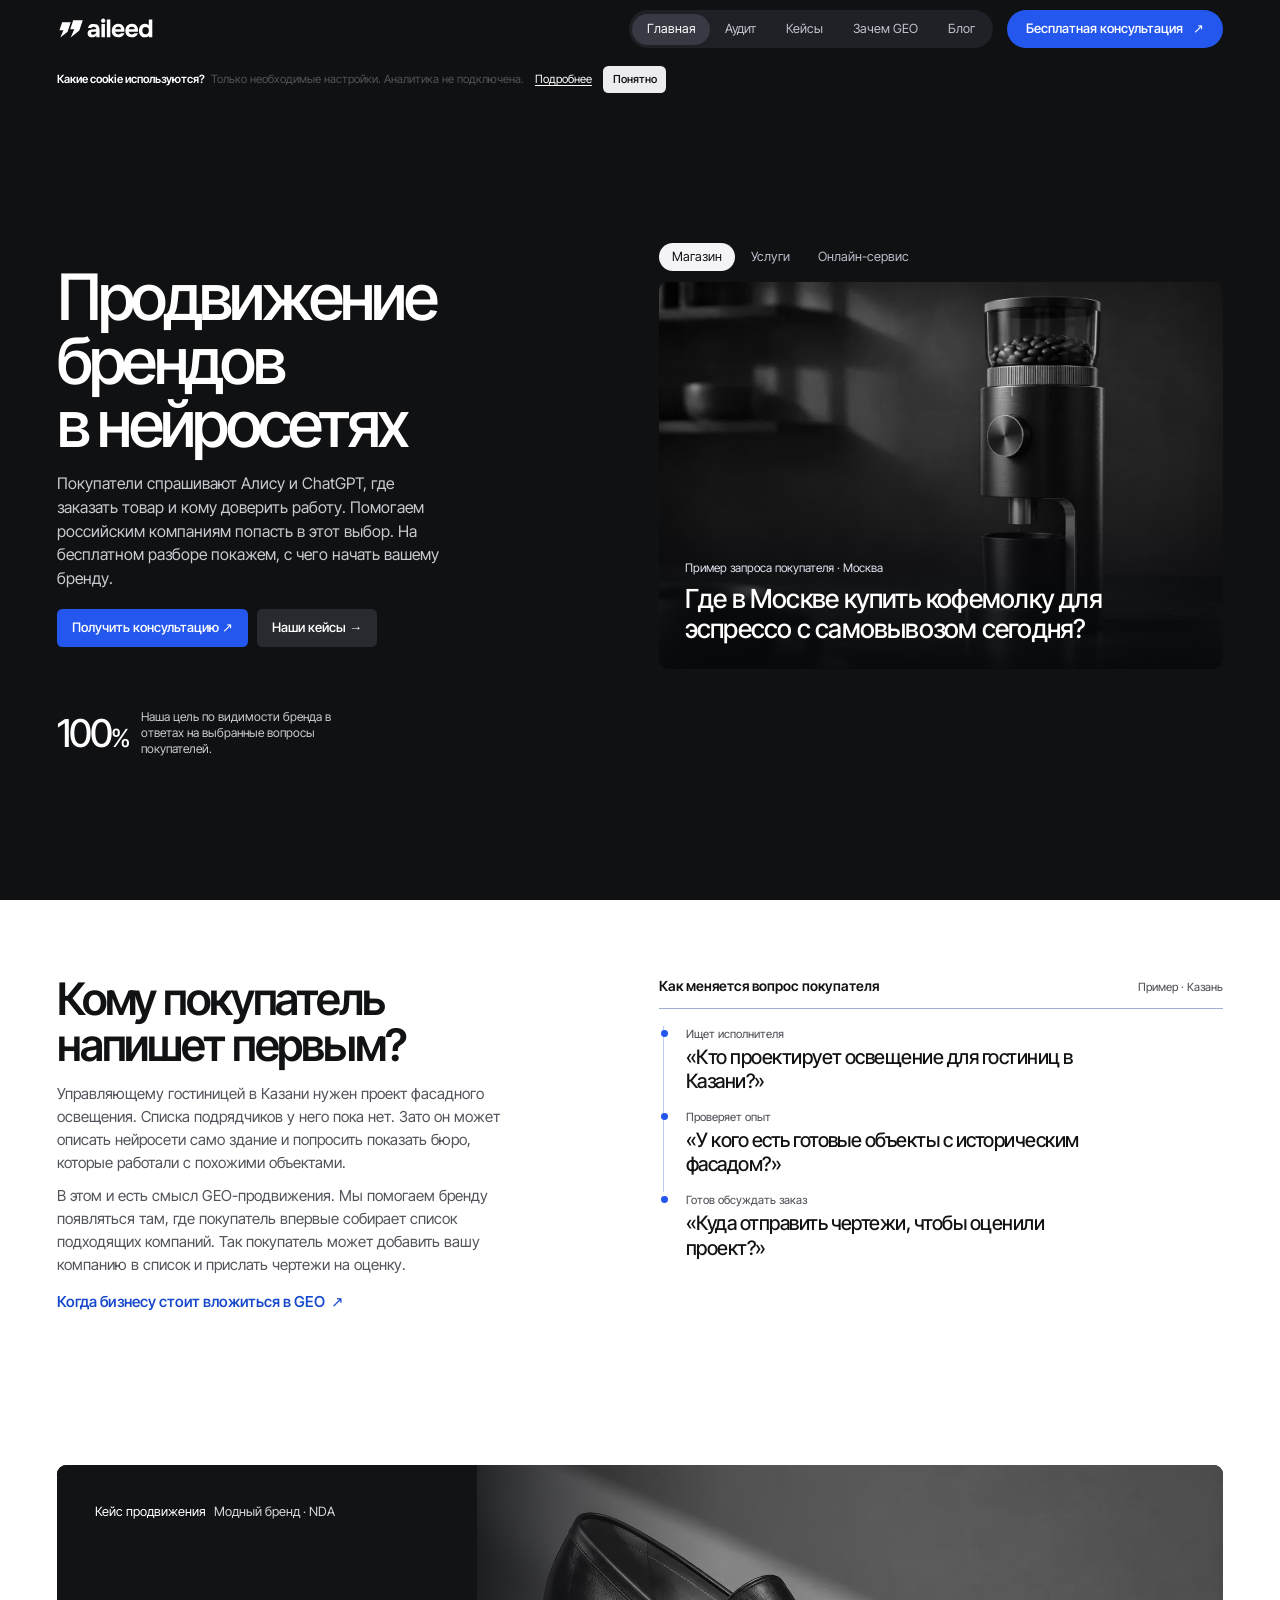
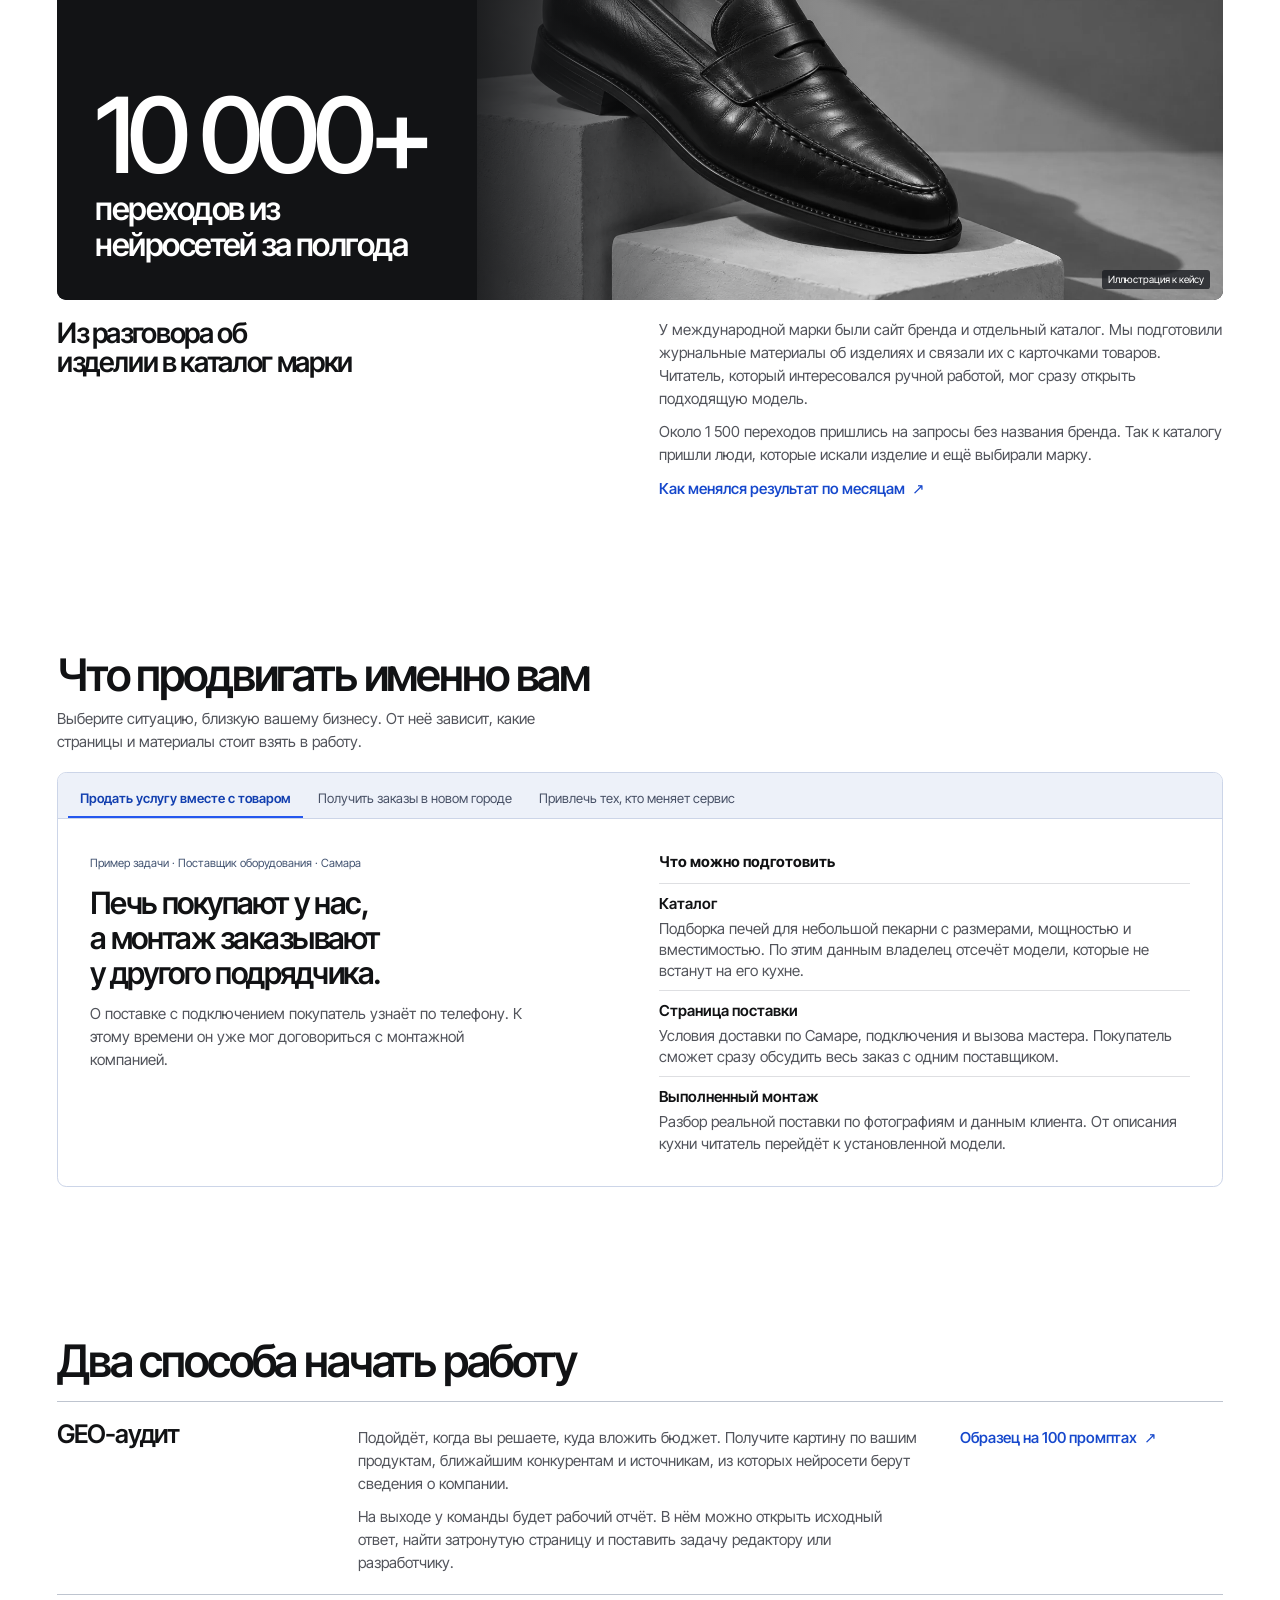
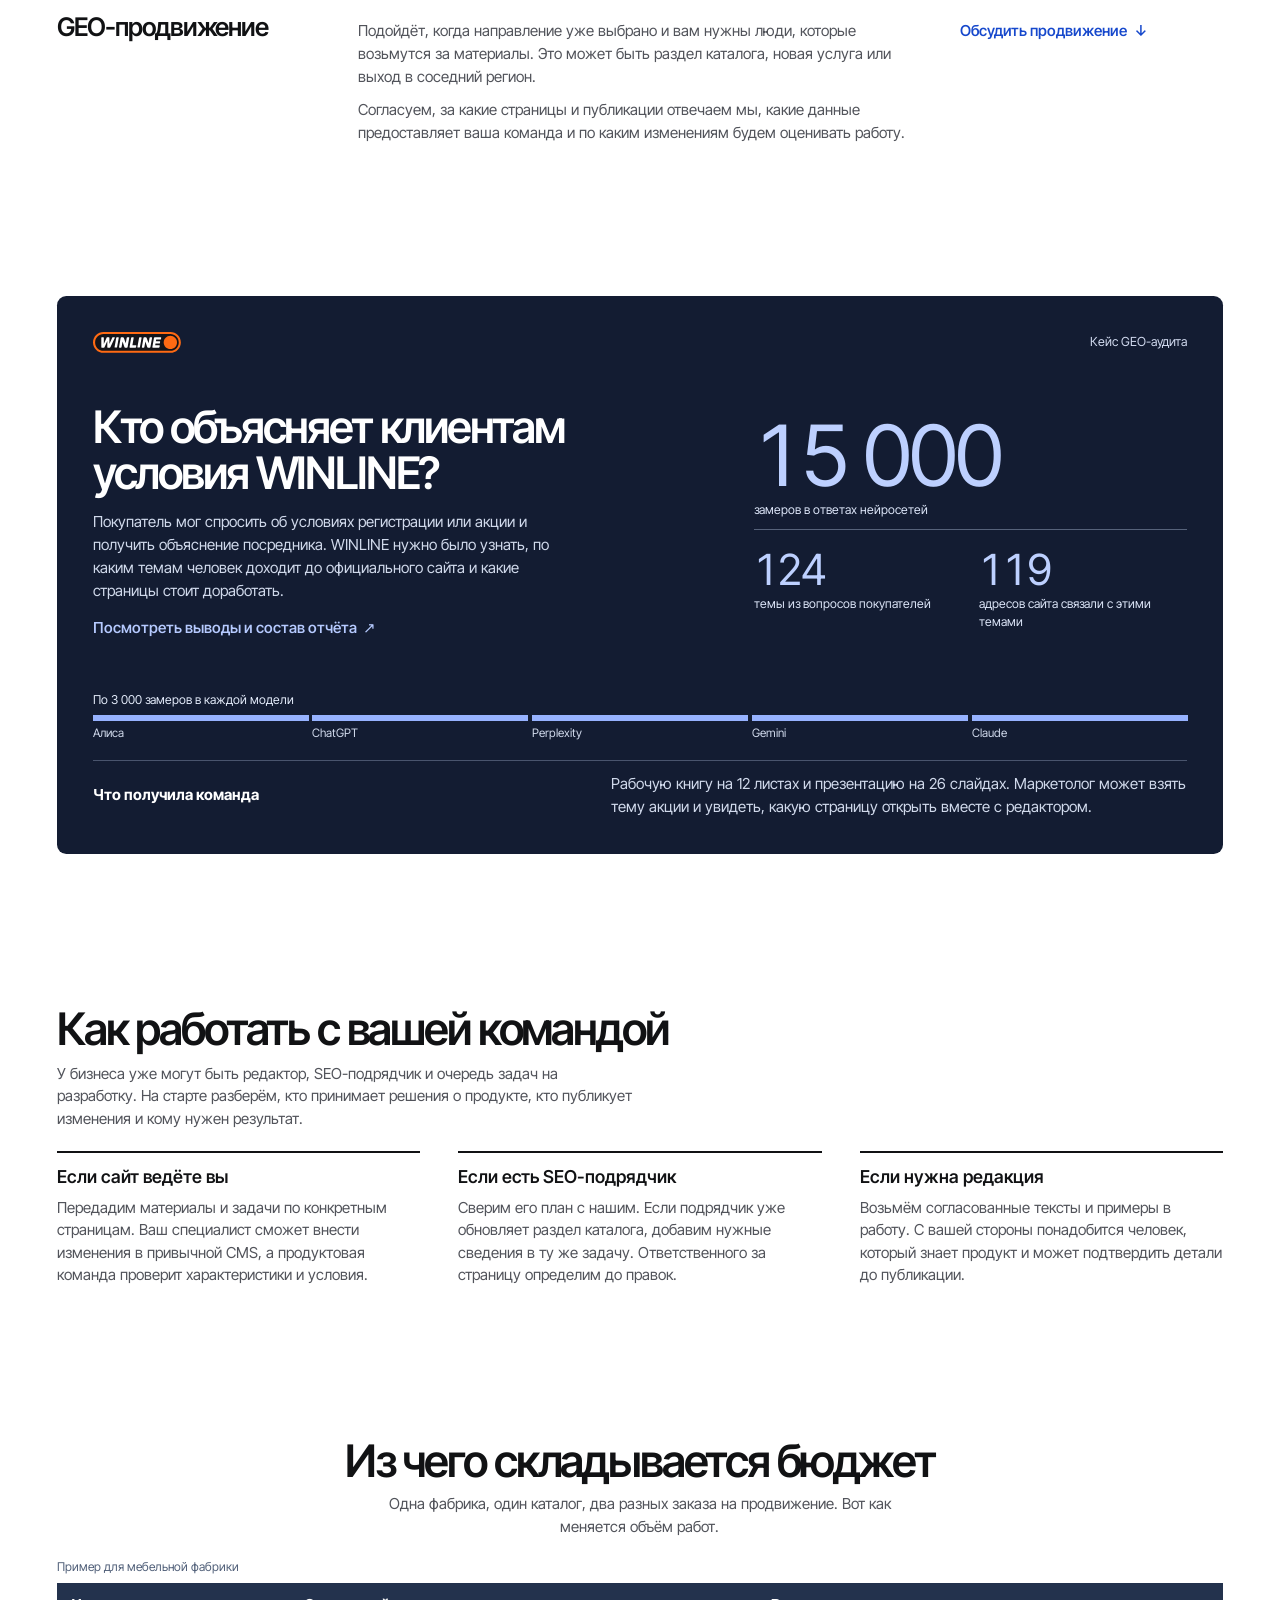
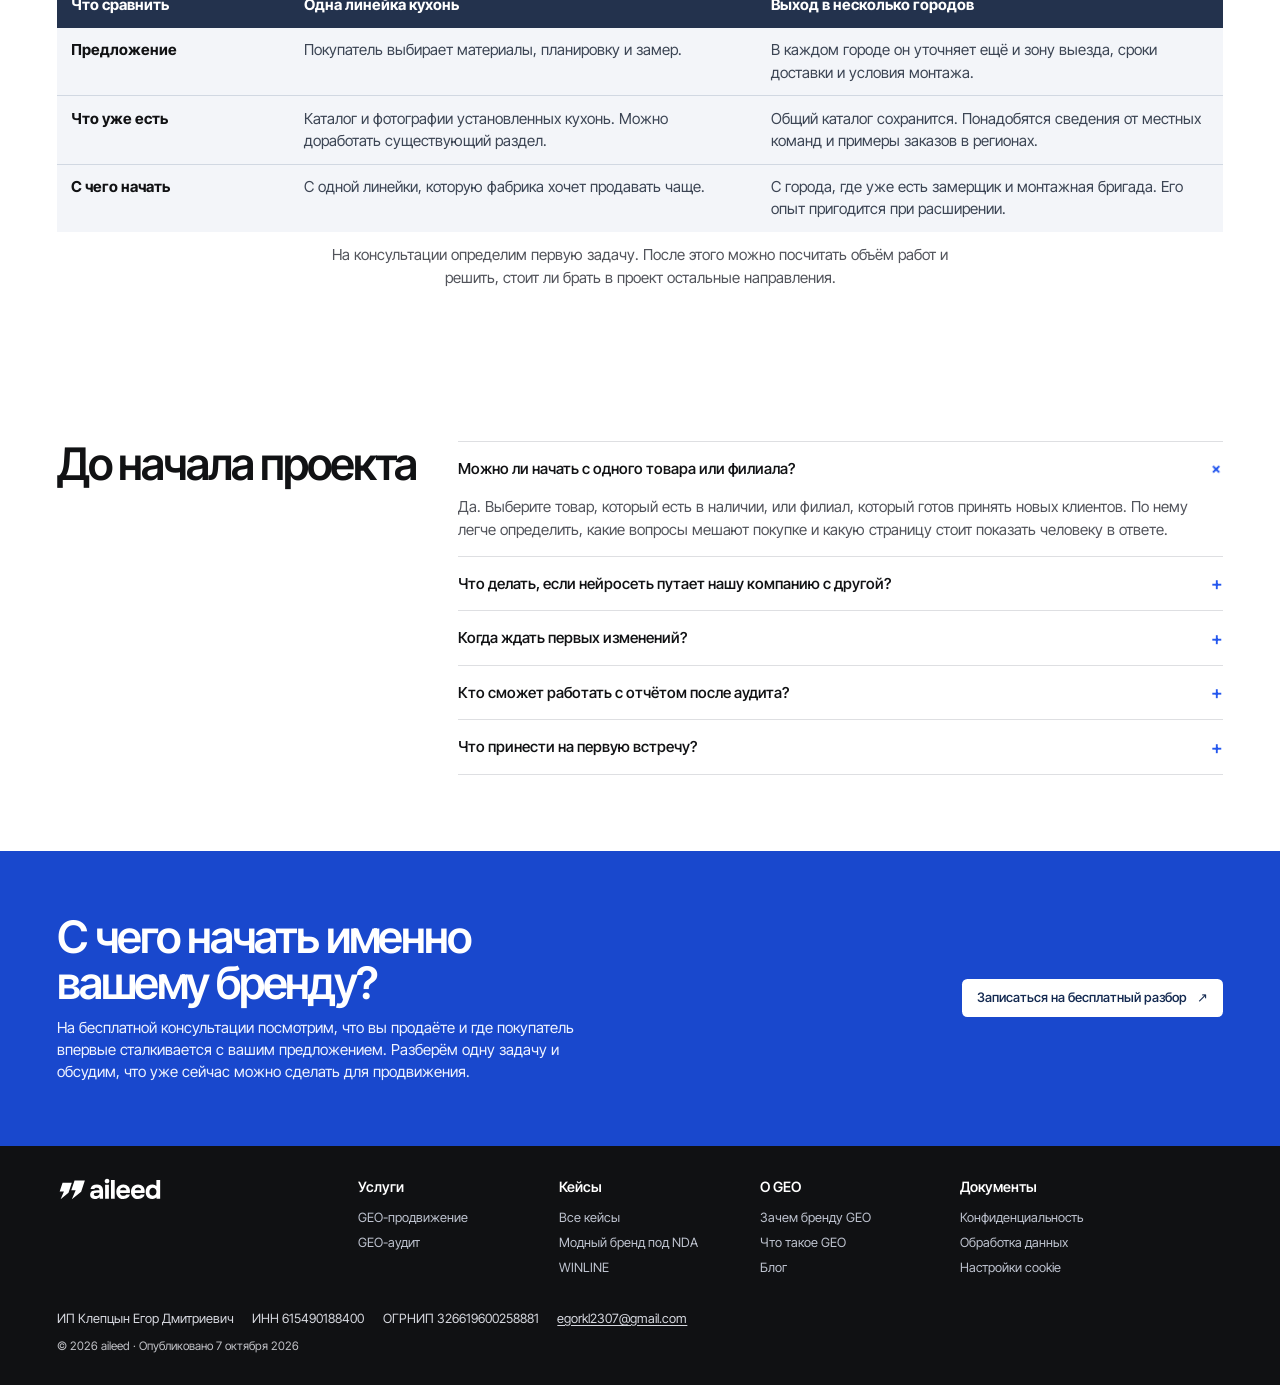
==== commit ed892ecb: "feat(site): Rebuild the agency homepage around buying decisions Give the agency's service, use cases" ====
--- a/index.html
+++ b/index.html
@@ -18,20 +18,21 @@
 <meta property="og:site_name" content="aileed">
 <meta property="og:locale" content="ru_RU">
 <meta property="og:type" content="website">
-<meta property="og:image" content="https://egi411.github.io/geo-audit/assets/social.png?v=92571903cdeb">
+<meta property="og:image" content="https://egi411.github.io/geo-audit/assets/social.png?v=42443936317c">
 <meta name="twitter:card" content="summary_large_image">
 <link rel="icon" type="image/svg+xml" href="assets/mark.svg?v=1570c9bbff2b">
-<link rel="stylesheet" href="assets/paper.css?v=290eb4c94ad2">
+<link rel="stylesheet" href="assets/paper.css?v=129237391687">
+<link rel="stylesheet" href="assets/agency.css?v=0b59db72a3d7">
 <script type="application/ld+json">{"@context": "https://schema.org", "@type": "Organization", "@id": "https://egi411.github.io/geo-audit/#org", "name": "aileed", "legalName": "ИП КЛЕПЦЫН ЕГОР ДМИТРИЕВИЧ", "taxID": "615490188400", "email": "egorkl2307@gmail.com", "identifier": {"@type": "PropertyValue", "propertyID": "ОГРНИП", "value": "326619600258881"}, "url": "https://egi411.github.io/geo-audit/", "logo": "https://egi411.github.io/geo-audit/assets/aileed-logo.svg?v=c0b8e38cba22"}</script>
 <script type="application/ld+json">{"@context": "https://schema.org", "@type": "WebSite", "@id": "https://egi411.github.io/geo-audit/#website", "name": "aileed", "url": "https://egi411.github.io/geo-audit/"}</script>
 <script type="application/ld+json">{"@context": "https://schema.org", "@type": "WebPage", "@id": "https://egi411.github.io/geo-audit/#page", "url": "https://egi411.github.io/geo-audit/", "name": "Продвижение в нейросетях для бизнеса в России | aileed", "description": "GEO-продвижение для российских компаний. Помогаем покупателям находить ваши товары и услуги в нейросетях. Запишитесь на бесплатную консультацию.", "inLanguage": "ru-RU", "author": {"@id": "https://egi411.github.io/geo-audit/#org"}, "publisher": {"@id": "https://egi411.github.io/geo-audit/#org"}, "datePublished": "2026-10-07", "dateModified": "2026-11-24", "isPartOf": {"@id": "https://egi411.github.io/geo-audit/#website"}}</script>
 <script type="application/ld+json">{"@context": "https://schema.org", "@type": "Service", "name": "GEO-продвижение", "provider": {"@id": "https://egi411.github.io/geo-audit/#org"}, "url": "https://egi411.github.io/geo-audit/", "description": "GEO-продвижение для российских компаний. Помогаем покупателям находить ваши товары и услуги в нейросетях. Запишитесь на бесплатную консультацию."}</script>
-<script type="application/ld+json">{"@context": "https://schema.org", "@type": "FAQPage", "@id": "https://egi411.github.io/geo-audit/#faq", "isPartOf": {"@id": "https://egi411.github.io/geo-audit/#page"}, "mainEntity": [{"@type": "Question", "name": "Что разберём на бесплатной консультации?", "acceptedAnswer": {"@type": "Answer", "text": "Возьмём один товар или услугу, которые вы хотите продвигать. Посмотрим страницу глазами покупателя и обсудим, где начать работу. Для первого разговора достаточно адреса сайта."}}, {"@type": "Question", "name": "Можно заказать только аудит?", "acceptedAnswer": {"@type": "Answer", "text": "Да. Вы получите отчёт с ответами нейросетей и списком страниц для доработки. Внедрение можно поручить своей команде."}}, {"@type": "Question", "name": "У нас несколько филиалов. С какого начать?", "acceptedAnswer": {"@type": "Answer", "text": "Выберите город, где хотите получать больше обращений. Например, московской сети с новым филиалом в Туле имеет смысл начать разбор с вопросов покупателей в Туле."}}, {"@type": "Question", "name": "У нас уже есть SEO-подрядчик. Как работать вместе?", "acceptedAnswer": {"@type": "Answer", "text": "Если ваш подрядчик уже переделывает каталог, обсудим с ним, какие сведения добавить в карточки. Отдельно договоримся, кто возьмёт на себя тексты и публикацию."}}, {"@type": "Question", "name": "От чего зависит стоимость продвижения?", "acceptedAnswer": {"@type": "Answer", "text": "Важны размер каталога, география и состояние сайта. Если описание товара уже есть, его можно дополнить. Для новой линейки может понадобиться целый раздел. Обсудим объём на консультации."}}, {"@type": "Question", "name": "Как быстро видны изменения?", "acceptedAnswer": {"@type": "Answer", "text": "В проекте модного бренда нейросети верно описывали компанию уже в первый месяц. Переходы мы считали за полгода. Это сроки одного проекта. Чтобы дать ориентир для вашего, сначала посмотрим, как покупатели находят вас сегодня."}}]}</script>
-<script src="assets/site.js?v=6a3c74dea029" defer>
+<script type="application/ld+json">{"@context": "https://schema.org", "@type": "FAQPage", "@id": "https://egi411.github.io/geo-audit/#faq", "isPartOf": {"@id": "https://egi411.github.io/geo-audit/#page"}, "mainEntity": [{"@type": "Question", "name": "Можно ли начать с одного товара или филиала?", "acceptedAnswer": {"@type": "Answer", "text": "Да. Выберите товар, который есть в наличии, или филиал, который готов принять новых клиентов. По нему легче определить, какие вопросы мешают покупке и какую страницу стоит показать человеку в ответе."}}, {"@type": "Question", "name": "Что делать, если нейросеть путает нашу компанию с другой?", "acceptedAnswer": {"@type": "Answer", "text": "Пришлите пример такого ответа. Посмотрим, какие сведения о компании расходятся и где покупатель встречает ошибку. Если она касается адреса, условий договора или характеристик товара, сначала согласуем верные данные с вами."}}, {"@type": "Question", "name": "Когда ждать первых изменений?", "acceptedAnswer": {"@type": "Answer", "text": "В проекте модного бренда описание компании изменилось в первый месяц. Переходы на два сайта мы считали за полгода. Для вашего проекта срок обсудим после знакомства с сайтом, ассортиментом и конкурентами."}}, {"@type": "Question", "name": "Кто сможет работать с отчётом после аудита?", "acceptedAnswer": {"@type": "Answer", "text": "Маркетолог получит список приоритетов, редактор сможет сверить формулировку с исходным ответом, а специалист по сайту увидит адрес страницы, которую предстоит обновить. Внести изменения сможет ваша команда."}}, {"@type": "Question", "name": "Что принести на первую встречу?", "acceptedAnswer": {"@type": "Answer", "text": "Достаточно ссылки на сайт и названия продукта или услуги, по которым нужны заказы. Если клиенты уже показывали вам ответы нейросети, возьмите один такой пример. С него удобно начать разговор."}}]}</script>
+<script src="assets/site.js?v=ef6199208ed0" defer>
 </script>
 <script src="assets/privacy.js?v=5a8c73a1b54d" defer>
 </script>
-<script src="assets/dashboard.js?v=f0f31b4b5794" defer>
+<script src="assets/dashboard.js?v=43ffc095fcd3" defer>
 </script>
 </head>
 <body class="paper-site" itemscope itemtype="https://schema.org/WebPage" itemid="https://egi411.github.io/geo-audit/#page">
@@ -72,7 +73,7 @@
 <div class="market-layout wrap" id="value">
  <div class="market-offer">
 <h1>Продвижение брендов в нейросетях</h1>
- <p class="short-answer">Помогаем покупателям в России находить ваши товары и услуги в Алисе, ChatGPT и других нейросетях. На бесплатной консультации разберём ваш сайт и выберем, с какого направления начать.</p>
+ <p class="short-answer">Покупатели спрашивают Алису и ChatGPT, где заказать товар и кому доверить работу. Помогаем российским компаниям попасть в этот выбор. На бесплатном разборе покажем, с чего начать вашему бренду.</p>
  <div class="actions">
 <a class="btn primary" href="mailto:egorkl2307@gmail.com?subject=Заявка%20на%20бесплатную%20консультацию&amp;body=Здравствуйте!%20Хочу%20записаться%20на%20бесплатную%20консультацию." data-open-brief>Получить консультацию ↗</a>
  <a class="text-link" href="cases/">Наши кейсы →</a>
@@ -126,172 +127,332 @@
 </div>
  </div>
 </section>
-<section class="edition service-gallery">
+<section class="agency-section demand-story">
+<div class="wrap agency-grid" id="demand">
+    <header>
+<h2>Кому покупатель напишет первым?</h2>
+    <p>Управляющему гостиницей в Казани нужен проект фасадного освещения. Списка подрядчиков у него пока нет. Зато он может описать нейросети само здание и попросить показать бюро, которые работали с похожими объектами.</p>
+    <p>В этом и есть смысл GEO-продвижения. Мы помогаем бренду появляться там, где покупатель впервые собирает список подходящих компаний. Так покупатель может добавить вашу компанию в список и прислать чертежи на оценку.</p>
+    <a class="agency-link" href="why-geo/">Когда бизнесу стоит вложиться в GEO <span aria-hidden="true">↗</span>
+</a>
+</header>
+    <figure class="buyer-notebook">
+<figcaption>Как меняется вопрос покупателя <small>Пример · Казань</small>
+</figcaption>
+    <ol>
+<li>
+<span>Ищет исполнителя</span>
+<q>Кто проектирует освещение для гостиниц в Казани?</q>
+</li>
+    <li>
+<span>Проверяет опыт</span>
+<q>У кого есть готовые объекты с историческим фасадом?</q>
+</li>
+    <li>
+<span>Готов обсуждать заказ</span>
+<q>Куда отправить чертежи, чтобы оценили проект?</q>
+</li>
+</ol>
+</figure>
+    </div>
+</section>
+<section class="agency-section fashion-feature">
+<div class="wrap" id="projects">
+    <div class="fashion-canvas">
+<img src="assets/shoe-editorial.webp?v=ee02e07eebd9" alt="Чёрный кожаный лофер на светлом фоне" width="1440" height="960" loading="lazy">
+    <div class="fashion-label">Кейс продвижения <span>Модный бренд · NDA</span>
+</div>
+    <div class="fashion-title">
+<h2>
+<strong>10 000+</strong> переходов из нейросетей за полгода</h2>
+</div>
+    <small class="fashion-credit">Иллюстрация к кейсу</small>
+</div>
+    <div class="project-byline agency-grid">
+<h3>Из разговора об изделии в каталог марки</h3>
+    <div>
+<p>У международной марки были сайт бренда и отдельный каталог. Мы подготовили журнальные материалы об изделиях и связали их с карточками товаров. Читатель, который интересовался ручной работой, мог сразу открыть подходящую модель.</p>
+    <p>Около 1 500 переходов пришлись на запросы без названия бренда. Так к каталогу пришли люди, которые искали изделие и ещё выбирали марку.</p>
+    <a class="agency-link" href="cases/fashion/">Как менялся результат по месяцам <span aria-hidden="true">↗</span>
+</a>
+</div>
+</div>
+    </div>
+</section>
+<section class="agency-section work-scope">
+<div class="wrap" id="scope">
+    <header class="scope-lead">
+<h2>Что продвигать именно вам</h2>
+<p>Выберите ситуацию, близкую вашему бизнесу. От неё зависит, какие страницы и материалы стоит взять в работу.</p>
+</header>
+    <div class="brief-reader">
+<fieldset class="brief-switch">
+<legend>Задача бизнеса</legend>
+<label>
+<input type="radio" name="engagement" value="installation" checked>
+<span>Продать услугу вместе с товаром</span>
+</label>
+<label>
+<input type="radio" name="engagement" value="region">
+<span>Получить заказы в новом городе</span>
+</label>
+<label>
+<input type="radio" name="engagement" value="switch">
+<span>Привлечь тех, кто меняет сервис</span>
+</label>
+</fieldset>
+    <article class="brief-sheet" data-engagement="installation">
+<div class="brief-voice">
+        <small>Пример задачи · Поставщик оборудования · Самара</small>
+<h3>Печь покупают у нас, а монтаж заказывают у другого подрядчика.</h3>
+<p>О поставке с подключением покупатель узнаёт по телефону. К этому времени он уже мог договориться с монтажной компанией.</p>
+</div>
+        <div class="brief-output">
+<h4>Что можно подготовить</h4>
+<dl>
+<div>
+<dt>Каталог</dt>
+<dd>Подборка печей для небольшой пекарни с размерами, мощностью и вместимостью. По этим данным владелец отсечёт модели, которые не встанут на его кухне.</dd>
+</div>
+<div>
+<dt>Страница поставки</dt>
+<dd>Условия доставки по Самаре, подключения и вызова мастера. Покупатель сможет сразу обсудить весь заказ с одним поставщиком.</dd>
+</div>
+<div>
+<dt>Выполненный монтаж</dt>
+<dd>Разбор реальной поставки по фотографиям и данным клиента. От описания кухни читатель перейдёт к установленной модели.</dd>
+</div>
+</dl>
+</div>
+</article>
+<article class="brief-sheet" data-engagement="region">
+<div class="brief-voice">
+        <small>Пример задачи · Мебельная фабрика · Тула</small>
+<h3>Мы выезжаем на замер в Тулу. Покупатели думают, что работаем только в Москве.</h3>
+<p>Человеку, который заказывает кухню по размерам, важно заранее узнать, кто приедет на замер и кто будет отвечать за монтаж.</p>
+</div>
+        <div class="brief-output">
+<h4>Что можно подготовить</h4>
+<dl>
+<div>
+<dt>Условия выезда</dt>
+<dd>Страница с территорией обслуживания, условиями замера и доставки. У покупателя в Туле будет понятный способ назначить встречу.</dd>
+</div>
+<div>
+<dt>Пример из региона</dt>
+<dd>Если фабрика уже выполнила местный заказ, оформим историю этой кухни. Покажем планировку, фотографии результата и фактические условия выезда.</dd>
+</div>
+<div>
+<dt>Заявка</dt>
+<dd>Из материалов о кухнях проведём покупателя к записи на замер. Укажем, в каком городе фабрика сможет принять этот заказ.</dd>
+</div>
+</dl>
+</div>
+</article>
+<article class="brief-sheet" data-engagement="switch">
+<div class="brief-voice">
+        <small>Пример задачи · Онлайн-запись для салонов · Екатеринбург</small>
+<h3>Нас сравнивают по цене подписки. Клиенту важнее, как переехать со старого сервиса.</h3>
+<p>У сети салонов уже есть записи, база посетителей и графики мастеров. Перед оплатой владелец хочет понять, что из этого сохранится при переезде.</p>
+</div>
+        <div class="brief-output">
+<h4>Что можно подготовить</h4>
+<dl>
+<div>
+<dt>Страница перехода</dt>
+<dd>Опишем перенос базы и будущих записей по реальным возможностям продукта. Уточним, какую часть работы выполняет команда сервиса.</dd>
+</div>
+<div>
+<dt>Сравнение тарифов</dt>
+<dd>Покажем, какой тариф подходит для двух филиалов и как считается стоимость. Для владельца это содержательнее общей фразы о сети салонов.</dd>
+</div>
+<div>
+<dt>Демонстрация</dt>
+<dd>Подготовим материал с экранами продукта. Из примера с расписанием двух салонов читатель сможет перейти к записи на показ.</dd>
+</div>
+</dl>
+</div>
+</article>
+</div>
+</div>
+</section>
+<section class="agency-section service-index">
 <div class="wrap" id="offers">
-<header class="edition-head">
-<h2>Аудит или продвижение?</h2>
-<p class="short-answer">Аудит подойдёт, если вам нужен план для своей команды. Продвижение можно начать с одной услуги или линейки товаров, для которой вы ищете новых покупателей.</p>
-</header>
-<div class="service-pair" id="from-answer">
-<a class="service-tile" href="audit/#observations">
-<div class="service-figure audit-mini">
-<span class="mini-caption">GEO-аудит WINLINE</span>
-<div class="audit-stats">
-<span>
-<b>300</b> вопросов</span>
-<i>×</i>
-<span>
-<b>5</b> моделей</span>
-<i>×</i>
-<span>
-<b>10</b> прогонов</span>
-</div>
-</div>
-<div class="service-description">
-<div class="dossier-fields">
-<span>В отчёте</span>
-<b>Упоминания</b>
-<b>Источники</b>
-<b>Ссылки</b>
-</div>
-<strong>GEO-аудит</strong>
-<p>Узнайте, где покупатели встречают ваш бренд и с кем его сравнивают. Вы получите ответы нейросетей и список страниц, которые стоит доработать в первую очередь. По этому отчёту может работать ваша команда.</p>
-</div>
-<span class="tile-action">Посмотреть образец отчёта <span aria-hidden="true">↗</span>
-</span>
-</a>
-<a class="service-tile" href="#scope">
-<div class="service-figure intent-mini">
-<span class="mini-caption">Пример выбора подрядчика</span>
-<div class="query-slip">Кому заказать свет для отеля в Казани?</div>
-<div class="proof-slip">
-<span aria-hidden="true">↳</span>
-<span>Портфолио бюро<small>Освещение гостиниц</small>
-</span>
-</div>
-</div>
-<div class="service-description">
-<strong>GEO-продвижение</strong>
-<p>Выберите продукт или услугу, по которым хотите получать заказы. Мы поможем представить их в каталоге, на страницах услуг и в публикациях, чтобы покупатели могли найти вас, даже когда ищут без названия бренда.</p>
-</div>
-<span class="tile-action">Что входит в продвижение <span aria-hidden="true">↗</span>
-</span>
-</a>
-</div>
-</div>
-</section>
-<section class="edition promotion-scope">
-<div class="wrap" id="scope">
+    <header>
+<h2>Два способа начать работу</h2>
+</header>
+<div id="from-answer">
+    <article>
+<h3>GEO-аудит</h3>
+<div>
+<p>Подойдёт, когда вы решаете, куда вложить бюджет. Получите картину по вашим продуктам, ближайшим конкурентам и источникам, из которых нейросети берут сведения о компании.</p>
+    <p>На выходе у команды будет рабочий отчёт. В нём можно открыть исходный ответ, найти затронутую страницу и поставить задачу редактору или разработчику.</p>
+</div>
+    <a class="agency-link" href="audit/#observations">Образец на 100 промптах <span aria-hidden="true">↗</span>
+</a>
+</article>
+    <article>
+<h3>GEO-продвижение</h3>
+<div>
+<p>Подойдёт, когда направление уже выбрано и вам нужны люди, которые возьмутся за материалы. Это может быть раздел каталога, новая услуга или выход в соседний регион.</p>
+    <p>Согласуем, за какие страницы и публикации отвечаем мы, какие данные предоставляет ваша команда и по каким изменениям будем оценивать работу.</p>
+</div>
+    <a class="agency-link" href="#brief">Обсудить продвижение <span aria-hidden="true">↓</span>
+</a>
+</article>
+</div>
+</div>
+</section>
+<section class="agency-section research-feature">
+<div class="wrap" id="winline-study">
+    <div class="research-paper">
 <header>
-<h2>Что входит в GEO-продвижение</h2>
- <p>Представим поставщика печей в Самаре. Ему интересны заказы с монтажом, но об этой услуге покупатели узнают только в разговоре с менеджером. Что можно сделать для такого бизнеса?</p>
-</header>
- <div class="scope-spread">
- <figure class="scope-question">
-<figcaption>Пример запроса покупателя · Самара</figcaption>
- <blockquote>Где заказать печь для пекарни, чтобы её привезли, подключили и взяли на обслуживание?</blockquote>
- <a class="edition-link" href="mailto:egorkl2307@gmail.com?subject=Заявка%20на%20бесплатную%20консультацию&amp;body=Здравствуйте!%20Хочу%20записаться%20на%20бесплатную%20консультацию." data-open-brief>Разобрать мой проект <span aria-hidden="true">↗</span>
-</a>
+<img src="assets/cases/winline.svg?v=4815bbfae8dc" width="483" height="116" alt="WINLINE" loading="lazy">
+<span>Кейс GEO-аудита</span>
+</header>
+    <div class="research-body">
+<div>
+<h2>Кто объясняет клиентам условия WINLINE?</h2>
+    <p>Покупатель мог спросить об условиях регистрации или акции и получить объяснение посредника. WINLINE нужно было узнать, по каким темам человек доходит до официального сайта и какие страницы стоит доработать.</p>
+    <a class="agency-link" href="cases/winline/">Посмотреть выводы и состав отчёта <span aria-hidden="true">↗</span>
+</a>
+</div>
+    <dl class="research-numbers">
+<div>
+<dt>15 000</dt>
+<dd>замеров в ответах нейросетей</dd>
+</div>
+    <div>
+<dt>124</dt>
+<dd>темы из вопросов покупателей</dd>
+</div>
+<div>
+<dt>119</dt>
+<dd>адресов сайта связали с этими темами</dd>
+</div>
+</dl>
+</div>
+    <figure class="research-split">
+<figcaption>По 3 000 замеров в каждой модели</figcaption>
+    <ul>
+<li>Алиса</li>
+<li>ChatGPT</li>
+<li>Perplexity</li>
+<li>Gemini</li>
+<li>Claude</li>
+</ul>
 </figure>
- <div class="scope-delivery">
-<h3>Что получит поставщик</h3>
- <dl>
-<dt>Подборку печей для небольших пекарен</dt>
- <dd>В карточках укажем размеры, мощность и число противней. Владелец сможет отобрать модели, которые поместятся на кухне.</dd>
- <dt>Страницу о поставке и подключении</dt>
- <dd>Соберём в одном месте условия доставки по Самаре, требования к помещению и порядок вызова мастера. Покупатель увидит, за что отвечает поставщик.</dd>
- <dt>Рассказ о монтаже у клиента</dt>
- <dd>Если у поставщика есть такой проект, по его фотографиям и данным покажем, какую печь выбрали и как прошёл запуск. Из публикации можно будет перейти к этой модели.</dd>
+    <footer>
+<strong>Что получила команда</strong>
+<p>Рабочую книгу на 12 листах и презентацию на 26 слайдах. Маркетолог может взять тему акции и увидеть, какую страницу открыть вместе с редактором.</p>
+</footer>
+</div>
+</div>
+</section>
+<section class="agency-section partnership">
+<div class="wrap">
+    <header class="part-intro">
+<h2>Как работать с вашей командой</h2>
+<p>У бизнеса уже могут быть редактор, SEO-подрядчик и очередь задач на разработку. На старте разберём, кто принимает решения о продукте, кто публикует изменения и кому нужен результат.</p>
+</header>
+    <dl class="handoff">
+<div>
+<dt>Если сайт ведёте вы</dt>
+<dd>Передадим материалы и задачи по конкретным страницам. Ваш специалист сможет внести изменения в привычной CMS, а продуктовая команда проверит характеристики и условия.</dd>
+</div>
+    <div>
+<dt>Если есть SEO-подрядчик</dt>
+<dd>Сверим его план с нашим. Если подрядчик уже обновляет раздел каталога, добавим нужные сведения в ту же задачу. Ответственного за страницу определим до правок.</dd>
+</div>
+    <div>
+<dt>Если нужна редакция</dt>
+<dd>Возьмём согласованные тексты и примеры в работу. С вашей стороны понадобится человек, который знает продукт и может подтвердить детали до публикации.</dd>
+</div>
 </dl>
 </div>
-</div>
-</div>
-</section>
-<section class="edition home-projects">
-<div class="wrap" id="projects">
-<header class="edition-head">
-<h2>Два проекта aileed</h2>
-<p class="short-answer">Для WINLINE мы разобрали ответы о регистрации и акциях. Для модного бренда связали публикации в журнале с каталогом, чтобы читатели могли перейти к конкретному изделию.</p>
-</header>
- <div class="evidence-pair">
- <article class="audit-evidence">
-<img src="assets/cases/winline.svg?v=4815bbfae8dc" width="483" height="116" alt="WINLINE" loading="lazy">
- <p class="evidence-stat">15 000 <small>замеров в пяти нейросетях</small>
-</p>
- <div class="evidence-copy">
-<h3>Какие страницы WINLINE попадают в ответы</h3>
- <p class="short-answer">Выяснили, в каких ответах нейросети ссылаются на WINLINE, а в каких отправляют к посредникам. В отчёте связали 124 темы со 119 страницами бренда.</p>
- <a class="edition-link" href="cases/winline/">Кейс WINLINE <span aria-hidden="true">↗</span>
-</a>
-</div>
-</article>
- <article class="fashion-evidence">
-<figure class="evidence-photo">
-<img src="assets/shoe-editorial.webp?v=ee02e07eebd9" width="1440" height="960" loading="lazy" alt="Чёрный кожаный лофер">
-<figcaption>Иллюстрация к кейсу</figcaption>
-</figure>
- <div class="evidence-copy">
-<span>Модный бренд · NDA</span>
-<h3>Больше 10 000 переходов из нейросетей</h3>
- <p class="short-answer">Это результат двух сайтов марки за полгода. Около 1 500 переходов пришлись на запросы покупателей, которые искали изделие без названия бренда.</p>
- <a class="edition-link" href="cases/fashion/">Кейс модного бренда <span aria-hidden="true">↗</span>
-</a>
-</div>
-</article>
-</div>
-</div>
-</section>
-<section class="edition enquiry-section">
-<div class="wrap" id="faq">
-<header>
-<h2>С чего начать работу?</h2>
-</header>
- <div class="enquiry-layout">
+</section>
+<section class="agency-section investment-note">
+<div class="wrap">
+    <header>
+<h2>Из чего складывается бюджет</h2>
+    <p>Одна фабрика, один каталог, два разных заказа на продвижение. Вот как меняется объём работ.</p>
+</header>
+    <table class="scope-estimate">
+<caption>Пример для мебельной фабрики</caption>
+<thead>
+<tr>
+<th scope="col">Что сравнить</th>
+<th scope="col">Одна линейка кухонь</th>
+<th scope="col">Выход в несколько городов</th>
+</tr>
+</thead>
+    <tbody>
+<tr>
+<th scope="row">Предложение</th>
+<td>Покупатель выбирает материалы, планировку и замер.</td>
+<td>В каждом городе он уточняет ещё и зону выезда, сроки доставки и условия монтажа.</td>
+</tr>
+    <tr>
+<th scope="row">Что уже есть</th>
+<td>Каталог и фотографии установленных кухонь. Можно доработать существующий раздел.</td>
+<td>Общий каталог сохранится. Понадобятся сведения от местных команд и примеры заказов в регионах.</td>
+</tr>
+    <tr>
+<th scope="row">С чего начать</th>
+<td>С одной линейки, которую фабрика хочет продавать чаще.</td>
+<td>С города, где уже есть замерщик и монтажная бригада. Его опыт пригодится при расширении.</td>
+</tr>
+</tbody>
+</table>
+    <p class="estimate-close">На консультации определим первую задачу. После этого можно посчитать объём работ и решить, стоит ли брать в проект остальные направления.</p>
+</div>
+</section>
+<section class="agency-section agency-questions">
+<div class="wrap agency-grid" id="faq">
+    <h2>До начала проекта</h2>
 <div class="question-list">
 <details open>
-<summary>Что разберём на бесплатной консультации?</summary>
+<summary>Можно ли начать с одного товара или филиала?</summary>
 <div class="faq-answer">
-<p>Возьмём один товар или услугу, которые вы хотите продвигать. Посмотрим страницу глазами покупателя и обсудим, где начать работу. Для первого разговора достаточно адреса сайта.</p>
+<p>Да. Выберите товар, который есть в наличии, или филиал, который готов принять новых клиентов. По нему легче определить, какие вопросы мешают покупке и какую страницу стоит показать человеку в ответе.</p>
 </div>
 </details>
 <details>
-<summary>Можно заказать только аудит?</summary>
+<summary>Что делать, если нейросеть путает нашу компанию с другой?</summary>
 <div class="faq-answer">
-<p>Да. Вы получите отчёт с ответами нейросетей и списком страниц для доработки. Внедрение можно поручить своей команде.</p>
+<p>Пришлите пример такого ответа. Посмотрим, какие сведения о компании расходятся и где покупатель встречает ошибку. Если она касается адреса, условий договора или характеристик товара, сначала согласуем верные данные с вами.</p>
 </div>
 </details>
 <details>
-<summary>У нас несколько филиалов. С какого начать?</summary>
+<summary>Когда ждать первых изменений?</summary>
 <div class="faq-answer">
-<p>Выберите город, где хотите получать больше обращений. Например, московской сети с новым филиалом в Туле имеет смысл начать разбор с вопросов покупателей в Туле.</p>
+<p>В проекте модного бренда описание компании изменилось в первый месяц. Переходы на два сайта мы считали за полгода. Для вашего проекта срок обсудим после знакомства с сайтом, ассортиментом и конкурентами.</p>
 </div>
 </details>
 <details>
-<summary>У нас уже есть SEO-подрядчик. Как работать вместе?</summary>
+<summary>Кто сможет работать с отчётом после аудита?</summary>
 <div class="faq-answer">
-<p>Если ваш подрядчик уже переделывает каталог, обсудим с ним, какие сведения добавить в карточки. Отдельно договоримся, кто возьмёт на себя тексты и публикацию.</p>
+<p>Маркетолог получит список приоритетов, редактор сможет сверить формулировку с исходным ответом, а специалист по сайту увидит адрес страницы, которую предстоит обновить. Внести изменения сможет ваша команда.</p>
 </div>
 </details>
 <details>
-<summary>От чего зависит стоимость продвижения?</summary>
+<summary>Что принести на первую встречу?</summary>
 <div class="faq-answer">
-<p>Важны размер каталога, география и состояние сайта. Если описание товара уже есть, его можно дополнить. Для новой линейки может понадобиться целый раздел. Обсудим объём на консультации.</p>
+<p>Достаточно ссылки на сайт и названия продукта или услуги, по которым нужны заказы. Если клиенты уже показывали вам ответы нейросети, возьмите один такой пример. С него удобно начать разговор.</p>
 </div>
 </details>
-<details>
-<summary>Как быстро видны изменения?</summary>
-<div class="faq-answer">
-<p>В проекте модного бренда нейросети верно описывали компанию уже в первый месяц. Переходы мы считали за полгода. Это сроки одного проекта. Чтобы дать ориентир для вашего, сначала посмотрим, как покупатели находят вас сегодня.</p>
-</div>
-</details>
-</div>
- <aside id="brief">
-<h3>Обсудим ваш проект?</h3>
-<p>Оставьте заявку. Мы свяжемся с вами в ближайшее время и проведём бесплатную консультацию.</p>
- <a class="btn primary" href="mailto:egorkl2307@gmail.com?subject=Заявка%20на%20бесплатную%20консультацию&amp;body=Здравствуйте!%20Хочу%20записаться%20на%20бесплатную%20консультацию." data-open-brief>Оставить заявку ↗</a>
-</aside>
-</div>
-</div>
+</div>
+</div>
+</section>
+<section class="consult-invite">
+<div class="wrap" id="brief">
+    <div>
+<h2>С чего начать именно вашему бренду?</h2>
+<p>На бесплатной консультации посмотрим, что вы продаёте и где покупатель впервые сталкивается с вашим предложением. Разберём одну задачу и обсудим, что уже сейчас можно сделать для продвижения.</p>
+</div>
+    <a class="btn primary" href="mailto:egorkl2307@gmail.com?subject=Заявка%20на%20бесплатную%20консультацию&amp;body=Здравствуйте!%20Хочу%20записаться%20на%20бесплатную%20консультацию." data-open-brief>Записаться на бесплатный разбор <span aria-hidden="true">↗</span>
+</a>
+    </div>
 </section>
 </main>
 <footer class="site-footer">
--- a/assets/paper.css
+++ b/assets/paper.css
@@ -3364,47 +3364,6 @@
   .report-register table { min-width: 31rem; }
 }
 .score-plot li strong { white-space: nowrap; }
-.promotion-scope > .wrap {
-  display: grid;
-  grid-template-columns: var(--columns);
-  column-gap: var(--gap);
-  row-gap: clamp(1.35rem, 3.5svh, 2.5rem);
-}
-.promotion-scope header { grid-column: 1 / 9; }
-.promotion-scope header p { max-width: 66ch; margin-top: .75rem; color: var(--sub); }
-.scope-spread {
-  grid-column: 1 / -1;
-  display: grid;
-  grid-template-columns: var(--columns);
-  gap: var(--gap);
-  align-items: start;
-}
-.scope-question {
-  grid-column: 1 / 6;
-  margin: 0;
-  padding: clamp(1.15rem, 2.2vw, 2.25rem);
-  border-radius: .55rem;
-  background: #eff3fd;
-}
-.scope-question figcaption { color: #354d8a; font-size: .9rem; }
-.scope-question blockquote {
-  margin: 1rem 0 0;
-  max-width: 25ch;
-  font-size: clamp(1.55rem, 2.55vw, 2.8rem);
-  line-height: 1.13;
-  letter-spacing: -.035em;
-}
-.scope-question .edition-link { margin-top: 1.45rem; }
-.scope-delivery { grid-column: 7 / -1; }
-.scope-delivery h3 { margin: 0; font-size: 1.35rem; font-weight: 550; }
-.scope-delivery dl { margin: 1rem 0 0; }
-.scope-delivery dt { border-top: 1px solid var(--rule); padding-top: .75rem; font-weight: 600; }
-.scope-delivery dd { margin: .22rem 0 .85rem; color: var(--sub); max-width: 60ch; }
-.scope-delivery dd:last-child { margin-bottom: 0; }
-@media (max-width: 760px) {
-  .promotion-scope > .wrap, .scope-spread { grid-template-columns: minmax(0, 1fr); }
-  .promotion-scope header, .scope-question, .scope-delivery { grid-column: 1; }
-}
 @media (max-width: 380px) and (max-height: 650px) {
   .market-hero { padding-block: .55rem; }
   .market-layout { row-gap: .6rem; }
--- a/assets/agency.css
+++ b/assets/agency.css
@@ -0,0 +1,172 @@
+/* The homepage shares the site's type scale, outer rails and column gap. */
+.agency-section { padding-block: var(--section); background: white; color: var(--ink); }
+.agency-grid, .brief-sheet, .research-body, .service-index article, .consult-invite > .wrap {
+  display: grid;
+  grid-template-columns: var(--columns);
+  column-gap: var(--gap);
+}
+.agency-section :is(header, article, figure, dl, h2, h3, div) { min-width: 0; }
+.agency-section p { line-height: 1.52; }
+.agency-section p + p { margin-top: .68rem; }
+.agency-link { display: inline-flex; gap: .46rem; align-items: baseline; text-decoration: none; color: #1648cc; font-weight: 550; }
+.agency-link:hover { text-decoration: underline; text-underline-offset: .2em; }
+.agency-link span { transition: transform .2s ease; }
+.agency-link:hover span { transform: translate(.1em,-.1em); }
+
+.demand-story header { grid-column: 1 / 6; align-self: center; }
+.demand-story header h2 { max-width: 15ch; }
+.demand-story header p { color: var(--sub); max-width: 54ch; }
+.demand-story header h2 + p, .demand-story .agency-link { margin-top: 1.05rem; }
+.buyer-notebook { grid-column: 7 / -1; align-self: start; }
+.buyer-notebook figcaption { display: flex; align-items: baseline; justify-content: space-between; flex-wrap: wrap; gap: .35rem 1rem; padding-bottom: .8rem; border-bottom: 1px solid #9eafd1; font-size: .98rem; font-weight: 600; }
+.buyer-notebook small, .buyer-notebook li span { color: var(--sub); font-size: .8rem; font-weight: 440; }
+.buyer-notebook ol { margin: 1.2rem 0 0; padding: 0 0 0 .3rem; list-style: none; }
+.buyer-notebook li { position: relative; padding: 0 0 1.05rem 1.5rem; border-left: 1px solid #becbf0; }
+.buyer-notebook li:last-child { padding-bottom: 0; border-color: transparent; }
+.buyer-notebook li::before { content: ''; position: absolute; left: -.265rem; top: .32rem; width: .48rem; height: .48rem; border-radius: 50%; background: var(--blue); }
+.buyer-notebook li span, .buyer-notebook li q { display: block; }
+.buyer-notebook li q { quotes: '«' '»'; margin-top: .18rem; max-width: 35ch; font-size: clamp(1.13rem,1.55vw,1.65rem); font-weight: 480; line-height: 1.23; letter-spacing: -.026em; }
+
+.fashion-canvas { position: relative; isolation: isolate; min-height: clamp(19rem,34vw,34rem); display: flex; flex-direction: column; justify-content: space-between; overflow: hidden; padding: clamp(1.15rem,3vw,3.25rem); border-radius: .65rem; color: #fff; background: #121315; }
+.fashion-canvas > img { position: absolute; z-index: -2; inset: 0 0 0 auto; width: 64%; height: 100%; object-fit: cover; object-position: 49% 48%; filter: grayscale(1); }
+.fashion-canvas::before { position: absolute; content: ''; z-index: -1; inset: 0; background: linear-gradient(90deg,#121315 0%,#121315 29%,#121315ea 35%,#12131522 57%,transparent 70%); }
+.fashion-label { display: flex; gap: .55rem; align-items: baseline; flex-wrap: wrap; font-size: .9rem; }
+.fashion-label span { color: #d5d6d9; }
+.fashion-title h2 { max-width: 16ch; font-size: clamp(1.6rem,2.5vw,3.25rem); line-height: 1.1; }
+.fashion-title strong { display: block; margin: .22em 0 .08em; font-size: clamp(3.9rem,8.2vw,8.65rem); line-height: .91; font-weight: 520; letter-spacing: -.07em; font-variant-numeric: lining-nums; white-space: nowrap; }
+.fashion-credit { position: absolute; bottom: .8rem; right: .9rem; color: white; background: #191b20c7; padding: .13rem .42rem; border-radius: .2rem; font-size: .7rem; }
+.project-byline { margin-top: 1.35rem; }
+.project-byline h3 { grid-column: 1 / 6; max-width: 22ch; font-size: clamp(1.55rem,2.2vw,2.5rem); }
+.project-byline > div { grid-column: 7 / -1; }
+.project-byline p, .scope-lead p { color: var(--sub); }
+.project-byline .agency-link { margin-top: .8rem; }
+
+.scope-lead { max-width: 43rem; margin-bottom: 1.25rem; }
+.scope-lead p { margin-top: .7rem; max-width: 56ch; }
+.brief-reader { overflow: hidden; border: 1px solid #ccd5e8; border-radius: .65rem; }
+.brief-switch { display: flex; flex-wrap: wrap; column-gap: .2rem; padding: .5rem .7rem 0; background: #edf1f9; border: 0; border-bottom: 1px solid #ccd5e8; }
+.brief-switch legend, .brief-switch input { position: absolute; width: 1px; height: 1px; padding: 0; overflow: hidden; clip-path: inset(50%); white-space: nowrap; }
+.brief-switch label { position: relative; cursor: pointer; }
+.brief-switch label span { display: block; padding: .7rem .85rem; color: #485166; font-size: .92rem; line-height: 1.25; border-bottom: 2px solid transparent; }
+.brief-switch input:checked + span { color: #123faf; font-weight: 600; border-bottom-color: var(--blue); }
+.brief-switch input:focus-visible + span { outline: 2px solid #244dc4; outline-offset: -3px; }
+.brief-sheet { padding: clamp(1.15rem,2.5vw,2.8rem); gap: var(--gap); }
+.brief-reader:has(input:checked) .brief-sheet { display: none; }
+.brief-reader:has([value="installation"]:checked) [data-engagement="installation"],
+.brief-reader:has([value="region"]:checked) [data-engagement="region"],
+.brief-reader:has([value="switch"]:checked) [data-engagement="switch"] { display: grid; }
+.brief-voice { grid-column: 1 / 6; }
+.brief-voice small { color: #435472; font-size: .8rem; }
+.brief-voice h3 { margin: .9rem 0; font-size: clamp(1.53rem,2.4vw,2.55rem); line-height: 1.13; }
+.brief-voice p, .brief-output dd { color: var(--sub); }
+.brief-output { grid-column: 7 / -1; }
+.brief-output h4 { margin: 0 0 .7rem; font-size: 1.05rem; }
+.brief-output dl > div { padding-block: .62rem; border-top: 1px solid var(--rule); }
+.brief-output dl > div:last-child { padding-bottom: 0; }
+.brief-output dt { font-weight: 610; }
+.brief-output dd { margin-top: .2rem; line-height: 1.4; }
+
+.service-index h2 { margin-bottom: 1.2rem; }
+.service-index article { align-items: baseline; padding-block: 1.35rem; border-top: 1px solid #bec4cf; }
+.service-index article:last-child { padding-bottom: 0; }
+.service-index article h3 { grid-column: 1 / 4; font-size: clamp(1.4rem,2vw,2.2rem); }
+.service-index article > div { grid-column: 4 / 10; max-width: 64ch; color: var(--sub); }
+.service-index article .agency-link { grid-column: 10 / -1; }
+
+.research-paper { background: #131c32; color: white; border-radius: .65rem; padding: clamp(1.25rem,2.8vw,3.2rem); }
+.research-paper > header, .research-paper > footer { display: flex; justify-content: space-between; align-items: center; flex-wrap: wrap; gap: .7rem var(--gap); }
+.research-paper > header img { width: 6.2rem; height: auto; }
+.research-paper > header span { color: #d0d9ee; font-size: .88rem; }
+.research-body { align-items: center; padding-block: clamp(1.7rem,4vw,4rem); }
+.research-body > div { grid-column: 1 / 7; }
+.research-body h2 { max-width: 18ch; }
+.research-body p { color: #d0d9eb; max-width: 55ch; margin-block: 1rem; }
+.research-body .agency-link { color: #b6caff; }
+.research-numbers { grid-column: 8 / -1; display: grid; grid-template-columns: 1fr 1fr; gap: 1.25rem; }
+.research-numbers > div:first-child { grid-column: 1/-1; padding-bottom: .7rem; border-bottom: 1px solid #56627a; }
+.research-numbers dt { font-size: clamp(1.9rem,3.35vw,3.8rem); color: #bdd0ff; line-height: 1; letter-spacing: -.055em; font-variant-numeric: tabular-nums; }
+.research-numbers > div:first-child dt { font-size: clamp(3.2rem,6.6vw,7rem); }
+.research-numbers dd { margin-top: .28rem; color: #d9e2f5; font-size: .86rem; }
+.research-paper > footer { padding-top: .85rem; border-top: 1px solid #49546d; background: transparent; color: white; }
+.research-paper > footer p { max-width: 64ch; flex: 0 1 65%; color: #d0d9eb; }
+
+.part-intro { max-width: 54rem; }
+.part-intro p { color: var(--sub); max-width: 64ch; margin-top: .75rem; }
+.handoff { display: grid; grid-template-columns: repeat(3,minmax(0,1fr)); gap: var(--gap); margin-top: 1.4rem; }
+.handoff > div { border-top: 2px solid var(--ink); padding-top: .78rem; }
+.handoff dt { font-size: 1.25rem; font-weight: 575; }
+.handoff dd { color: var(--sub); margin-top: .45rem; }
+.investment-note header { max-width: 50rem; margin: 0 auto 1.35rem; text-align: center; }
+.investment-note header p { max-width: 56ch; margin: .65rem auto 0; color: var(--sub); }
+.scope-estimate { width: 100%; border-collapse: collapse; table-layout: fixed; text-align: left; }
+.scope-estimate caption { text-align: left; color: #52617a; font-size: .85rem; padding-bottom: .45rem; }
+.scope-estimate th, .scope-estimate td { padding: .8rem 1rem; vertical-align: top; }
+.scope-estimate thead { color: white; background: #23324d; }
+.scope-estimate thead th:first-child { width: 20%; }
+.scope-estimate tbody { background: #f3f5f9; }
+.scope-estimate tbody tr + tr { border-top: 1px solid #d1d8e2; }
+.scope-estimate td { color: #3c4554; }
+.estimate-close { max-width: 72ch; margin: .85rem auto 0; text-align: center; color: var(--sub); }
+.research-split { margin-bottom: 1.25rem; }
+.research-split figcaption { font-size: .86rem; margin-bottom: .45rem; color: #e1e9f8; }
+.research-split ul { display: grid; grid-template-columns: repeat(5,minmax(0,1fr)); gap: .3rem; list-style: none; margin: 0; padding: 0; }
+.research-split li { font-size: .82rem; color: #d0d9eb; }
+.research-split li::before { content: ''; display: block; background: #96b2ff; height: .45rem; margin-bottom: .22rem; transform-origin: left; }
+@media (prefers-reduced-motion:no-preference) {
+  .research-split.in-view li::before { animation: sample-fill .65s ease-out both; }
+  @keyframes sample-fill { from { transform: scaleX(0); } }
+}
+.agency-questions h2 { grid-column: 1 / 5; }
+.agency-questions .question-list { grid-column: 5 / -1; }
+.consult-invite { padding-block: clamp(2.8rem,7svh,5rem); background: #1948cd; color: white; }
+.consult-invite > .wrap { align-items: center; row-gap: 1.1rem; }
+.consult-invite > .wrap > div { grid-column: 1 / 8; }
+.consult-invite h2 { max-width: 21ch; }
+.consult-invite p { margin-top: .75rem; max-width: 62ch; line-height: 1.45; color: #f0f4ff; }
+.consult-invite .btn.primary { grid-column: 9 / -1; justify-self: end; color: #132950; background: #fff; }
+.consult-invite a:focus-visible { outline-color: white; }
+@media (prefers-reduced-motion:no-preference) {
+  .brief-sheet { animation: sheet-arrives .32s ease-out; }
+  .buyer-notebook.in-view li { animation: sheet-arrives .48s ease-out backwards; }
+  .buyer-notebook.in-view li:nth-child(2) { animation-delay: .12s; }
+  .buyer-notebook.in-view li:nth-child(3) { animation-delay: .24s; }
+  @keyframes sheet-arrives { from { opacity: .4; transform: translateY(.4rem); } }
+}
+@media (prefers-reduced-motion:reduce) { .agency-link span { transition: none; } }
+@media (min-width:761px) and (max-width:1023px) {
+  .demand-story header, .brief-voice { grid-column: 1 / 7; }
+  .service-index article h3 { grid-column: 1/4; }
+  .service-index article > div { grid-column: 4/-1; }
+  .service-index article .agency-link { grid-column: 4/-1; margin-top: .65rem; }
+}
+@media (max-width:760px) {
+  .agency-grid, .brief-sheet, .research-body, .service-index article, .consult-invite > .wrap { grid-template-columns: minmax(0,1fr); row-gap: 1rem; }
+  .demand-story header, .buyer-notebook, .project-byline h3, .project-byline > div,
+  .brief-voice, .brief-output, .research-body > div, .research-numbers,
+  .service-index article h3, .service-index article > div, .service-index article .agency-link,
+  .agency-questions h2, .agency-questions .question-list,
+  .consult-invite > .wrap > div, .consult-invite .btn.primary { grid-column: 1; }
+  .fashion-canvas { min-height: clamp(20rem,83vw,30rem); }
+  .fashion-canvas > img { inset: 0; height: 84%; width: 100%; object-position: center 45%; }
+  .fashion-canvas::before { background: linear-gradient(0deg,#121315 0%,#121315ee 17%,#12131513 69%),linear-gradient(180deg,#121315a1 0%,transparent 28%); }
+  .fashion-label { font-size: .8rem; }
+  .fashion-label span { color: white; }
+  .fashion-credit { top: 2.8rem; bottom: auto; right: auto; left: 1.12rem; }
+  .research-paper > footer p { flex: 1 1 100%; }
+  .brief-switch { padding: .3rem .5rem; flex-direction: column; }
+  .brief-switch label span { padding: .55rem .7rem; border: 0; border-inline-start: 2px solid transparent; }
+  .brief-switch input:checked + span { border-inline-start-color: var(--blue); background: #e0e8fb; }
+  .service-index article { row-gap: .65rem; }
+  .handoff { grid-template-columns: minmax(0,1fr); gap: 1rem; }
+  .consult-invite .btn.primary { justify-self: start; }
+}
+
+@media (max-width:600px) {
+  .investment-note header, .estimate-close { text-align: left; margin-inline: 0; }
+  .scope-estimate { font-size: .89rem; }
+  .scope-estimate tr { display: grid; grid-template-columns: 1fr 1fr; }
+  .scope-estimate thead th:first-child { position: absolute; clip-path: inset(50%); width: 1px; height: 1px; overflow: hidden; }
+  .scope-estimate tbody th { grid-column: 1/-1; padding-bottom: .18rem; }
+  .scope-estimate tbody td { padding-top: .15rem; }
+  .scope-estimate :is(th,td) { padding-inline: .58rem; }
+}
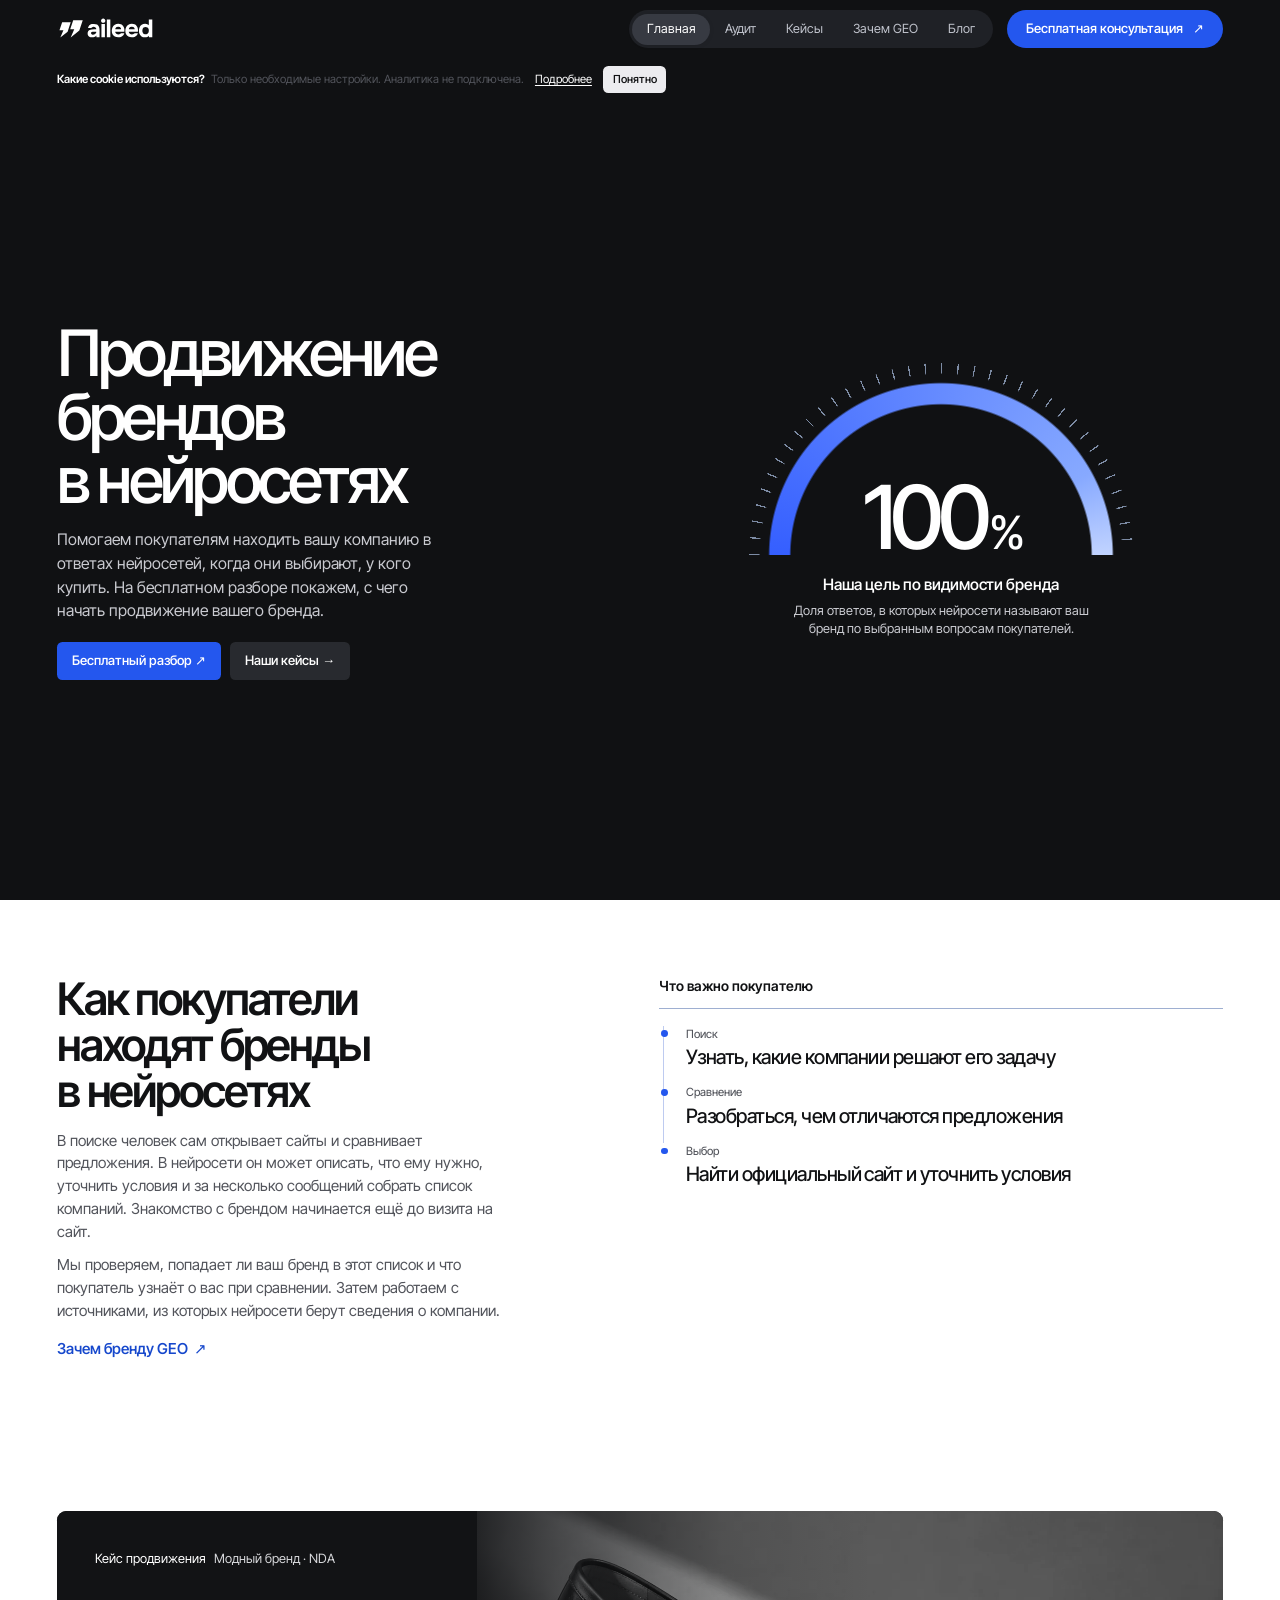
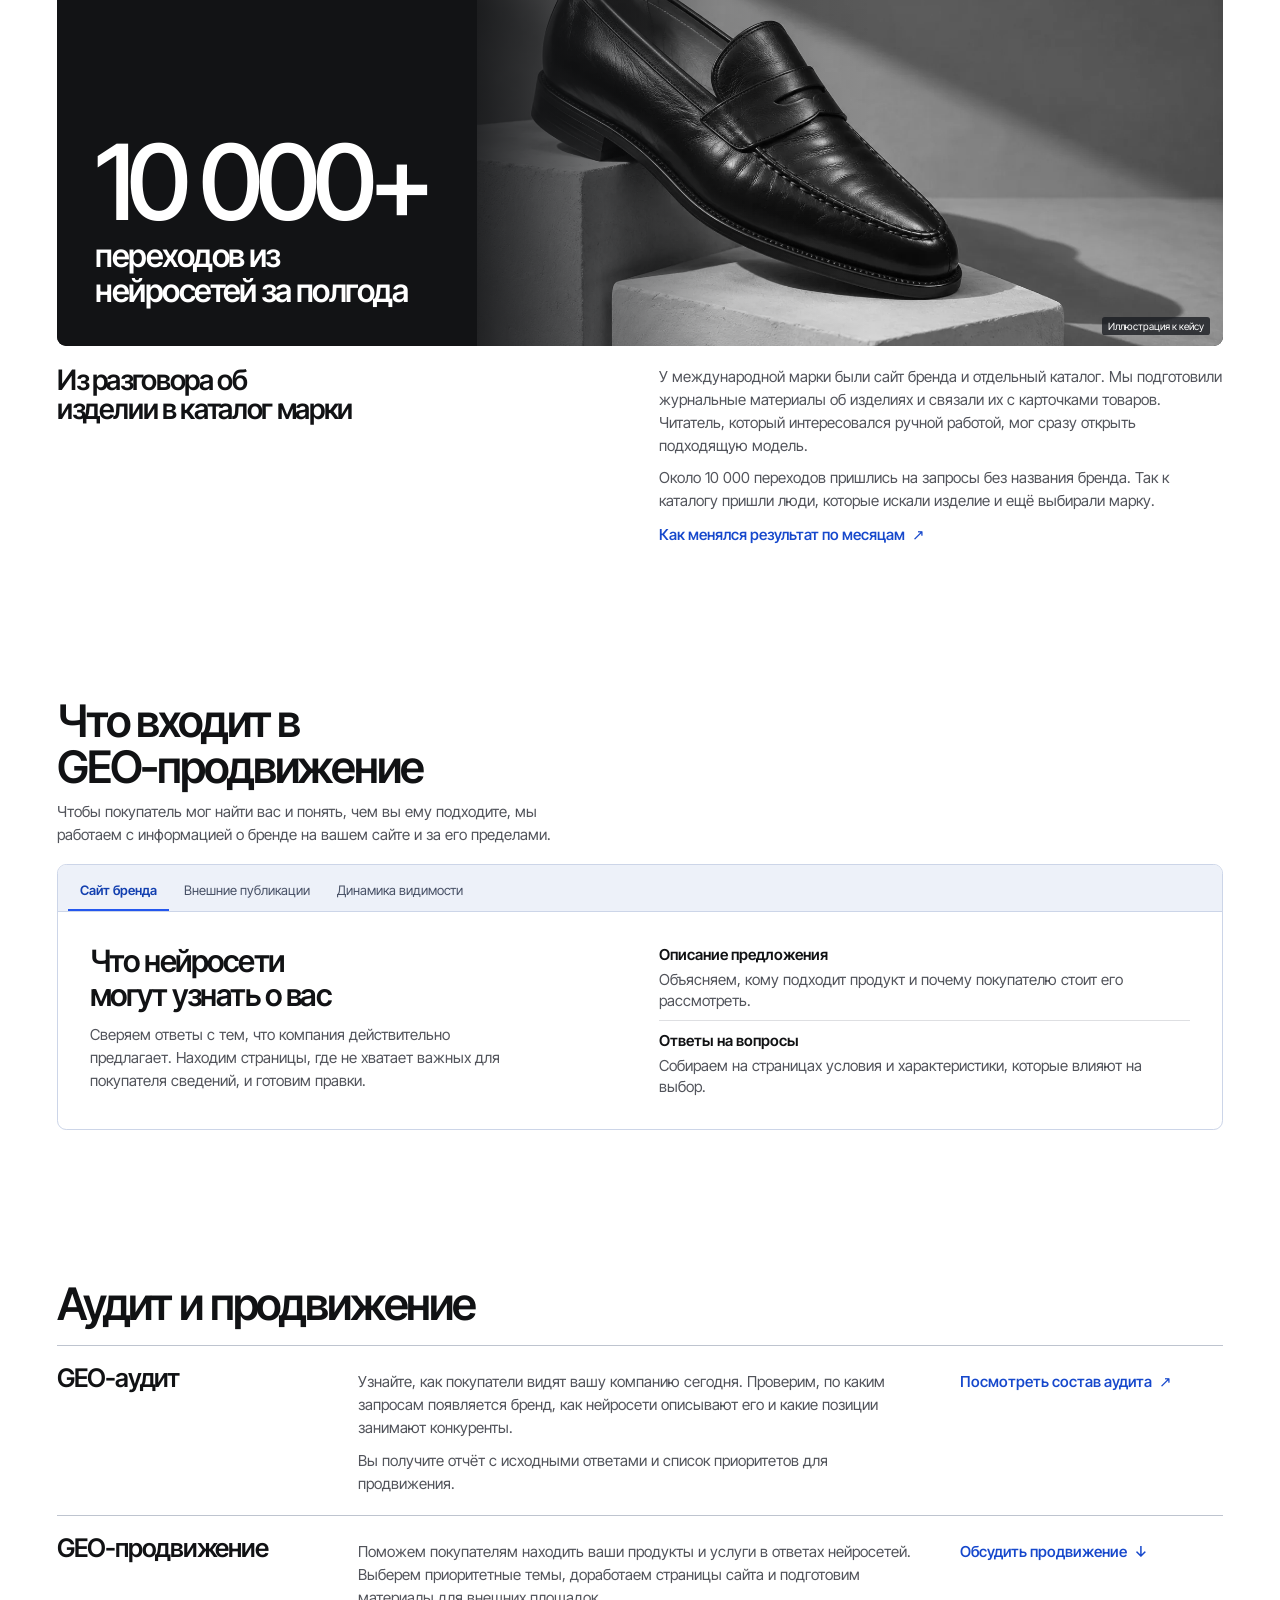
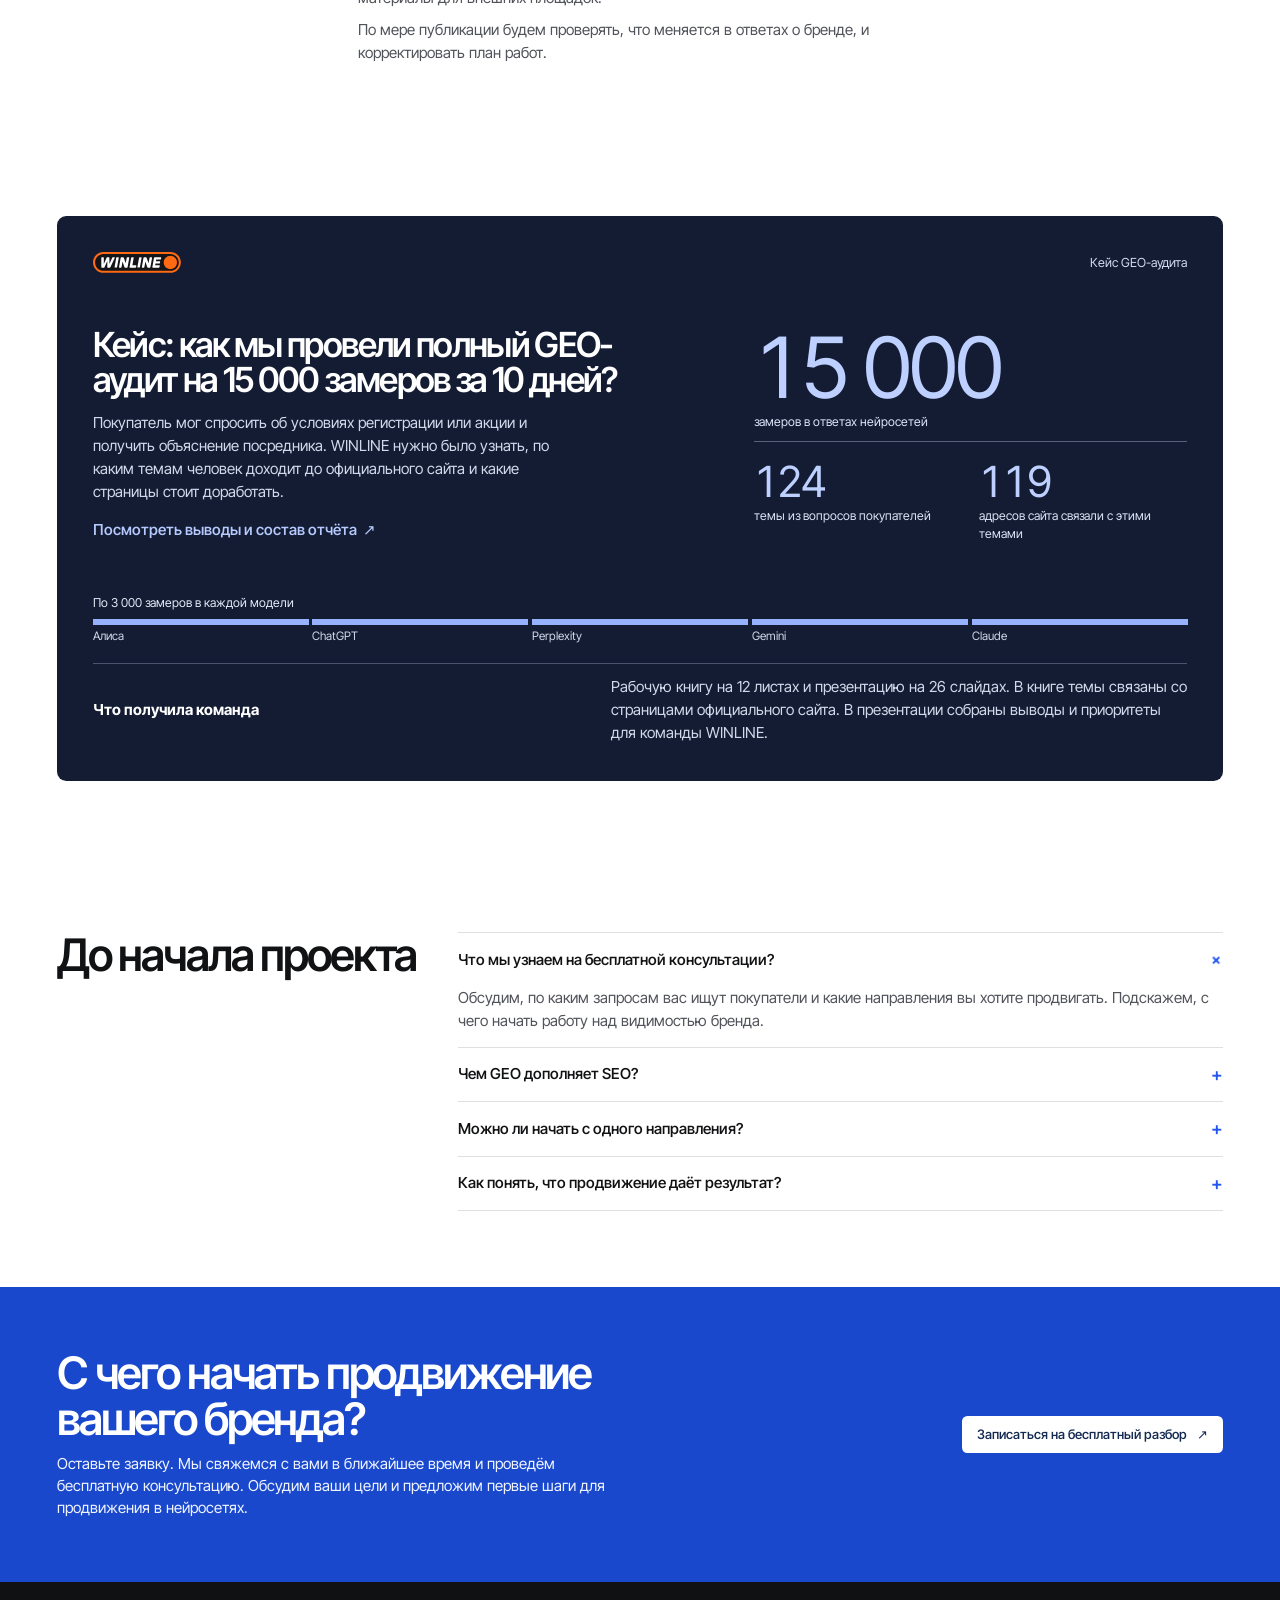
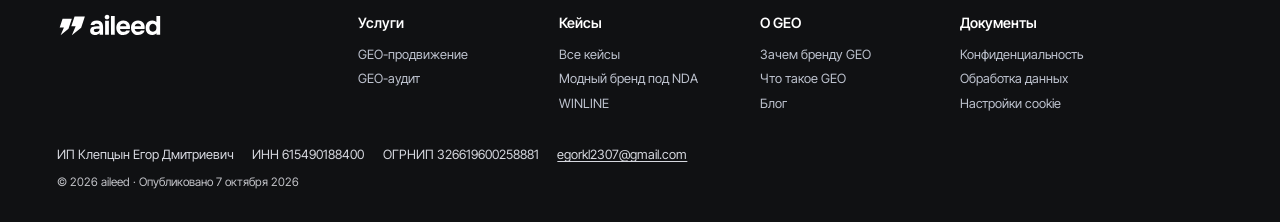
==== commit 63aff5e7: "fix(site): Focus the homepage on brand visibility Describe the service across industries and keep pr" ====
--- a/index.html
+++ b/index.html
@@ -18,16 +18,16 @@
 <meta property="og:site_name" content="aileed">
 <meta property="og:locale" content="ru_RU">
 <meta property="og:type" content="website">
-<meta property="og:image" content="https://egi411.github.io/geo-audit/assets/social.png?v=42443936317c">
+<meta property="og:image" content="https://egi411.github.io/geo-audit/assets/social.png?v=d37d21dd4a70">
 <meta name="twitter:card" content="summary_large_image">
 <link rel="icon" type="image/svg+xml" href="assets/mark.svg?v=1570c9bbff2b">
 <link rel="stylesheet" href="assets/paper.css?v=129237391687">
-<link rel="stylesheet" href="assets/agency.css?v=0b59db72a3d7">
+<link rel="stylesheet" href="assets/agency.css?v=0efc1ef460b0">
 <script type="application/ld+json">{"@context": "https://schema.org", "@type": "Organization", "@id": "https://egi411.github.io/geo-audit/#org", "name": "aileed", "legalName": "ИП КЛЕПЦЫН ЕГОР ДМИТРИЕВИЧ", "taxID": "615490188400", "email": "egorkl2307@gmail.com", "identifier": {"@type": "PropertyValue", "propertyID": "ОГРНИП", "value": "326619600258881"}, "url": "https://egi411.github.io/geo-audit/", "logo": "https://egi411.github.io/geo-audit/assets/aileed-logo.svg?v=c0b8e38cba22"}</script>
 <script type="application/ld+json">{"@context": "https://schema.org", "@type": "WebSite", "@id": "https://egi411.github.io/geo-audit/#website", "name": "aileed", "url": "https://egi411.github.io/geo-audit/"}</script>
 <script type="application/ld+json">{"@context": "https://schema.org", "@type": "WebPage", "@id": "https://egi411.github.io/geo-audit/#page", "url": "https://egi411.github.io/geo-audit/", "name": "Продвижение в нейросетях для бизнеса в России | aileed", "description": "GEO-продвижение для российских компаний. Помогаем покупателям находить ваши товары и услуги в нейросетях. Запишитесь на бесплатную консультацию.", "inLanguage": "ru-RU", "author": {"@id": "https://egi411.github.io/geo-audit/#org"}, "publisher": {"@id": "https://egi411.github.io/geo-audit/#org"}, "datePublished": "2026-10-07", "dateModified": "2026-11-24", "isPartOf": {"@id": "https://egi411.github.io/geo-audit/#website"}}</script>
 <script type="application/ld+json">{"@context": "https://schema.org", "@type": "Service", "name": "GEO-продвижение", "provider": {"@id": "https://egi411.github.io/geo-audit/#org"}, "url": "https://egi411.github.io/geo-audit/", "description": "GEO-продвижение для российских компаний. Помогаем покупателям находить ваши товары и услуги в нейросетях. Запишитесь на бесплатную консультацию."}</script>
-<script type="application/ld+json">{"@context": "https://schema.org", "@type": "FAQPage", "@id": "https://egi411.github.io/geo-audit/#faq", "isPartOf": {"@id": "https://egi411.github.io/geo-audit/#page"}, "mainEntity": [{"@type": "Question", "name": "Можно ли начать с одного товара или филиала?", "acceptedAnswer": {"@type": "Answer", "text": "Да. Выберите товар, который есть в наличии, или филиал, который готов принять новых клиентов. По нему легче определить, какие вопросы мешают покупке и какую страницу стоит показать человеку в ответе."}}, {"@type": "Question", "name": "Что делать, если нейросеть путает нашу компанию с другой?", "acceptedAnswer": {"@type": "Answer", "text": "Пришлите пример такого ответа. Посмотрим, какие сведения о компании расходятся и где покупатель встречает ошибку. Если она касается адреса, условий договора или характеристик товара, сначала согласуем верные данные с вами."}}, {"@type": "Question", "name": "Когда ждать первых изменений?", "acceptedAnswer": {"@type": "Answer", "text": "В проекте модного бренда описание компании изменилось в первый месяц. Переходы на два сайта мы считали за полгода. Для вашего проекта срок обсудим после знакомства с сайтом, ассортиментом и конкурентами."}}, {"@type": "Question", "name": "Кто сможет работать с отчётом после аудита?", "acceptedAnswer": {"@type": "Answer", "text": "Маркетолог получит список приоритетов, редактор сможет сверить формулировку с исходным ответом, а специалист по сайту увидит адрес страницы, которую предстоит обновить. Внести изменения сможет ваша команда."}}, {"@type": "Question", "name": "Что принести на первую встречу?", "acceptedAnswer": {"@type": "Answer", "text": "Достаточно ссылки на сайт и названия продукта или услуги, по которым нужны заказы. Если клиенты уже показывали вам ответы нейросети, возьмите один такой пример. С него удобно начать разговор."}}]}</script>
+<script type="application/ld+json">{"@context": "https://schema.org", "@type": "FAQPage", "@id": "https://egi411.github.io/geo-audit/#faq", "isPartOf": {"@id": "https://egi411.github.io/geo-audit/#page"}, "mainEntity": [{"@type": "Question", "name": "Что мы узнаем на бесплатной консультации?", "acceptedAnswer": {"@type": "Answer", "text": "Обсудим, по каким запросам вас ищут покупатели и какие направления вы хотите продвигать. Подскажем, с чего начать работу над видимостью бренда."}}, {"@type": "Question", "name": "Чем GEO дополняет SEO?", "acceptedAnswer": {"@type": "Answer", "text": "SEO помогает покупателю найти ваш сайт в результатах поиска. В нейросети покупатель получает готовый ответ. В GEO мы работаем над тем, что нейросеть расскажет о вашем бренде и куда направит покупателя за подробностями."}}, {"@type": "Question", "name": "Можно ли начать с одного направления?", "acceptedAnswer": {"@type": "Answer", "text": "Да. Вы определяете, какое направление важно для бизнеса. Мы подбираем вопросы покупателей, проверяем ответы нейросетей и составляем план продвижения по этой теме."}}, {"@type": "Question", "name": "Как понять, что продвижение даёт результат?", "acceptedAnswer": {"@type": "Answer", "text": "До начала работ фиксируем, как часто нейросети называют бренд и ссылаются на его сайт. Повторяем проверку по тем же вопросам. В отчёте вы увидите, по каким темам видимость выросла и где она пока остаётся низкой."}}]}</script>
 <script src="assets/site.js?v=ef6199208ed0" defer>
 </script>
 <script src="assets/privacy.js?v=5a8c73a1b54d" defer>
@@ -73,84 +73,49 @@
 <div class="market-layout wrap" id="value">
  <div class="market-offer">
 <h1>Продвижение брендов в нейросетях</h1>
- <p class="short-answer">Покупатели спрашивают Алису и ChatGPT, где заказать товар и кому доверить работу. Помогаем российским компаниям попасть в этот выбор. На бесплатном разборе покажем, с чего начать вашему бренду.</p>
+ <p class="short-answer">Помогаем покупателям находить вашу компанию в ответах нейросетей, когда они выбирают, у кого купить. На бесплатном разборе покажем, с чего начать продвижение вашего бренда.</p>
  <div class="actions">
-<a class="btn primary" href="mailto:egorkl2307@gmail.com?subject=Заявка%20на%20бесплатную%20консультацию&amp;body=Здравствуйте!%20Хочу%20записаться%20на%20бесплатную%20консультацию." data-open-brief>Получить консультацию ↗</a>
+<a class="btn primary" href="mailto:egorkl2307@gmail.com?subject=Заявка%20на%20бесплатную%20консультацию&amp;body=Здравствуйте!%20Хочу%20записаться%20на%20бесплатную%20консультацию." data-open-brief>Бесплатный разбор ↗</a>
  <a class="text-link" href="cases/">Наши кейсы →</a>
 </div>
 </div>
- <div class="market-examples" id="business">
-<fieldset class="market-controls">
-<legend>Учебные примеры для российского рынка</legend>
-<label>
-<input type="radio" name="market" value="shop" checked>
-<span>Магазин</span>
-</label>
-<label>
-<input type="radio" name="market" value="bureau">
-<span>Услуги</span>
-</label>
-<label>
-<input type="radio" name="market" value="software">
-<span>Онлайн-сервис</span>
-</label>
-</fieldset>
- <figure class="market-view" data-market="shop">
-   <img src="assets/scene-grinder-small.webp?v=afbf47a479ba" srcset="assets/scene-grinder-small.webp?v=afbf47a479ba 720w, assets/scene-grinder.webp?v=317787b5d4b6 1440w"
-    sizes="(max-width: 760px) 94vw, 48vw" width="1440" height="960" alt="Кофемолка на кухонной столешнице" fetchpriority="high">
-   <figcaption>
-<small>Пример запроса покупателя · Москва</small>
-<blockquote>Где в Москве купить кофемолку для эспрессо с самовывозом сегодня?</blockquote>
+ <figure class="coverage-figure" id="business">
+ <div class="coverage-dial">
+<div class="coverage-value">
+<strong>100<span>%</span>
+</strong>
+</div>
+</div>
+ <figcaption>
+<strong>Наша цель по видимости бренда</strong>
+ <p>Доля ответов, в которых нейросети называют ваш бренд по выбранным вопросам покупателей.</p>
 </figcaption>
 </figure>
-<figure class="market-view" data-market="bureau">
-   <img src="assets/scene-hotel-small.webp?v=d86b2269c24f" srcset="assets/scene-hotel-small.webp?v=d86b2269c24f 720w, assets/scene-hotel.webp?v=8c274314cb47 1440w"
-    sizes="(max-width: 760px) 94vw, 48vw" width="1440" height="960" alt="Архитектурная модель гостиницы с подсветкой фасада" loading="lazy">
-   <figcaption>
-<small>Пример запроса покупателя · Казань</small>
-<blockquote>Кто в Казани спроектирует освещение для гостиницы?</blockquote>
-</figcaption>
-</figure>
-<figure class="market-view" data-market="software">
-   <img src="assets/scene-booking-small.webp?v=bcc50dd9e0b6" srcset="assets/scene-booking-small.webp?v=bcc50dd9e0b6 720w, assets/scene-booking.webp?v=874b04cc17b3 1440w"
-    sizes="(max-width: 760px) 94vw, 48vw" width="1440" height="960" alt="Расписание приёма клиентов на планшете" loading="lazy">
-   <figcaption>
-<small>Пример запроса покупателя · Екатеринбург</small>
-<blockquote>Открываем второй салон в Екатеринбурге. Как вести запись клиентов в одной базе?</blockquote>
-</figcaption>
-</figure>
-</div>
- <div class="visibility-goal">
-<strong>100<span>%</span>
-</strong>
-<p>Наша цель по видимости бренда в ответах на выбранные вопросы покупателей.</p>
-</div>
  </div>
 </section>
 <section class="agency-section demand-story">
 <div class="wrap agency-grid" id="demand">
     <header>
-<h2>Кому покупатель напишет первым?</h2>
-    <p>Управляющему гостиницей в Казани нужен проект фасадного освещения. Списка подрядчиков у него пока нет. Зато он может описать нейросети само здание и попросить показать бюро, которые работали с похожими объектами.</p>
-    <p>В этом и есть смысл GEO-продвижения. Мы помогаем бренду появляться там, где покупатель впервые собирает список подходящих компаний. Так покупатель может добавить вашу компанию в список и прислать чертежи на оценку.</p>
-    <a class="agency-link" href="why-geo/">Когда бизнесу стоит вложиться в GEO <span aria-hidden="true">↗</span>
+<h2>Как покупатели находят бренды в нейросетях</h2>
+    <p>В поиске человек сам открывает сайты и сравнивает предложения. В нейросети он может описать, что ему нужно, уточнить условия и за несколько сообщений собрать список компаний. Знакомство с брендом начинается ещё до визита на сайт.</p>
+    <p>Мы проверяем, попадает ли ваш бренд в этот список и что покупатель узнаёт о вас при сравнении. Затем работаем с источниками, из которых нейросети берут сведения о компании.</p>
+    <a class="agency-link" href="why-geo/">Зачем бренду GEO <span aria-hidden="true">↗</span>
 </a>
 </header>
     <figure class="buyer-notebook">
-<figcaption>Как меняется вопрос покупателя <small>Пример · Казань</small>
-</figcaption>
+<figcaption>Что важно покупателю</figcaption>
     <ol>
 <li>
-<span>Ищет исполнителя</span>
-<q>Кто проектирует освещение для гостиниц в Казани?</q>
+<span>Поиск</span>
+<strong>Узнать, какие компании решают его задачу</strong>
 </li>
     <li>
-<span>Проверяет опыт</span>
-<q>У кого есть готовые объекты с историческим фасадом?</q>
+<span>Сравнение</span>
+<strong>Разобраться, чем отличаются предложения</strong>
 </li>
     <li>
-<span>Готов обсуждать заказ</span>
-<q>Куда отправить чертежи, чтобы оценили проект?</q>
+<span>Выбор</span>
+<strong>Найти официальный сайт и уточнить условия</strong>
 </li>
 </ol>
 </figure>
@@ -172,7 +137,7 @@
 <h3>Из разговора об изделии в каталог марки</h3>
     <div>
 <p>У международной марки были сайт бренда и отдельный каталог. Мы подготовили журнальные материалы об изделиях и связали их с карточками товаров. Читатель, который интересовался ручной работой, мог сразу открыть подходящую модель.</p>
-    <p>Около 1 500 переходов пришлись на запросы без названия бренда. Так к каталогу пришли люди, которые искали изделие и ещё выбирали марку.</p>
+    <p>Около 10 000 переходов пришлись на запросы без названия бренда. Так к каталогу пришли люди, которые искали изделие и ещё выбирали марку.</p>
     <a class="agency-link" href="cases/fashion/">Как менялся результат по месяцам <span aria-hidden="true">↗</span>
 </a>
 </div>
@@ -182,93 +147,75 @@
 <section class="agency-section work-scope">
 <div class="wrap" id="scope">
     <header class="scope-lead">
-<h2>Что продвигать именно вам</h2>
-<p>Выберите ситуацию, близкую вашему бизнесу. От неё зависит, какие страницы и материалы стоит взять в работу.</p>
+<h2>Что входит в GEO-продвижение</h2>
+    <p>Чтобы покупатель мог найти вас и понять, чем вы ему подходите, мы работаем с информацией о бренде на вашем сайте и за его пределами.</p>
 </header>
     <div class="brief-reader">
 <fieldset class="brief-switch">
-<legend>Задача бизнеса</legend>
+<legend>Направление работы</legend>
 <label>
-<input type="radio" name="engagement" value="installation" checked>
-<span>Продать услугу вместе с товаром</span>
+<input type="radio" name="engagement" value="site" checked>
+<span>Сайт бренда</span>
 </label>
 <label>
-<input type="radio" name="engagement" value="region">
-<span>Получить заказы в новом городе</span>
+<input type="radio" name="engagement" value="media">
+<span>Внешние публикации</span>
 </label>
 <label>
-<input type="radio" name="engagement" value="switch">
-<span>Привлечь тех, кто меняет сервис</span>
+<input type="radio" name="engagement" value="results">
+<span>Динамика видимости</span>
 </label>
 </fieldset>
-    <article class="brief-sheet" data-engagement="installation">
+    <article class="brief-sheet" data-engagement="site">
 <div class="brief-voice">
-        <small>Пример задачи · Поставщик оборудования · Самара</small>
-<h3>Печь покупают у нас, а монтаж заказывают у другого подрядчика.</h3>
-<p>О поставке с подключением покупатель узнаёт по телефону. К этому времени он уже мог договориться с монтажной компанией.</p>
-</div>
-        <div class="brief-output">
-<h4>Что можно подготовить</h4>
+        <h3>Что нейросети могут узнать о вас</h3>
+<p>Сверяем ответы с тем, что компания действительно предлагает. Находим страницы, где не хватает важных для покупателя сведений, и готовим правки.</p>
+</div>
+<div class="brief-output">
 <dl>
 <div>
-<dt>Каталог</dt>
-<dd>Подборка печей для небольшой пекарни с размерами, мощностью и вместимостью. По этим данным владелец отсечёт модели, которые не встанут на его кухне.</dd>
-</div>
-<div>
-<dt>Страница поставки</dt>
-<dd>Условия доставки по Самаре, подключения и вызова мастера. Покупатель сможет сразу обсудить весь заказ с одним поставщиком.</dd>
-</div>
-<div>
-<dt>Выполненный монтаж</dt>
-<dd>Разбор реальной поставки по фотографиям и данным клиента. От описания кухни читатель перейдёт к установленной модели.</dd>
+<dt>Описание предложения</dt>
+<dd>Объясняем, кому подходит продукт и почему покупателю стоит его рассмотреть.</dd>
+</div>
+<div>
+<dt>Ответы на вопросы</dt>
+<dd>Собираем на страницах условия и характеристики, которые влияют на выбор.</dd>
 </div>
 </dl>
 </div>
 </article>
-<article class="brief-sheet" data-engagement="region">
+<article class="brief-sheet" data-engagement="media">
 <div class="brief-voice">
-        <small>Пример задачи · Мебельная фабрика · Тула</small>
-<h3>Мы выезжаем на замер в Тулу. Покупатели думают, что работаем только в Москве.</h3>
-<p>Человеку, который заказывает кухню по размерам, важно заранее узнать, кто приедет на замер и кто будет отвечать за монтаж.</p>
-</div>
-        <div class="brief-output">
-<h4>Что можно подготовить</h4>
+        <h3>Какие источники формируют мнение о бренде</h3>
+<p>Изучаем публикации, на которые ссылаются нейросети при сравнении компаний. По ним видно, где покупатель встречает ваш бренд, а где читает только о конкурентах.</p>
+</div>
+<div class="brief-output">
 <dl>
 <div>
-<dt>Условия выезда</dt>
-<dd>Страница с территорией обслуживания, условиями замера и доставки. У покупателя в Туле будет понятный способ назначить встречу.</dd>
-</div>
-<div>
-<dt>Пример из региона</dt>
-<dd>Если фабрика уже выполнила местный заказ, оформим историю этой кухни. Покажем планировку, фотографии результата и фактические условия выезда.</dd>
-</div>
-<div>
-<dt>Заявка</dt>
-<dd>Из материалов о кухнях проведём покупателя к записи на замер. Укажем, в каком городе фабрика сможет принять этот заказ.</dd>
+<dt>Выбор площадок</dt>
+<dd>Находим издания и отраслевые ресурсы, которые уже появляются в ответах по вашим темам.</dd>
+</div>
+<div>
+<dt>Подготовка материалов</dt>
+<dd>Готовим публикации о продукте с фактами, которые подтверждает компания.</dd>
 </div>
 </dl>
 </div>
 </article>
-<article class="brief-sheet" data-engagement="switch">
+<article class="brief-sheet" data-engagement="results">
 <div class="brief-voice">
-        <small>Пример задачи · Онлайн-запись для салонов · Екатеринбург</small>
-<h3>Нас сравнивают по цене подписки. Клиенту важнее, как переехать со старого сервиса.</h3>
-<p>У сети салонов уже есть записи, база посетителей и графики мастеров. Перед оплатой владелец хочет понять, что из этого сохранится при переезде.</p>
-</div>
-        <div class="brief-output">
-<h4>Что можно подготовить</h4>
+        <h3>Что изменилось после публикации</h3>
+<p>Повторяем замеры по согласованным вопросам. Смотрим, в каких ответах появились бренд и его сайт, как изменилась информация о продукте и кого ещё называют нейросети.</p>
+</div>
+<div class="brief-output">
 <dl>
 <div>
-<dt>Страница перехода</dt>
-<dd>Опишем перенос базы и будущих записей по реальным возможностям продукта. Уточним, какую часть работы выполняет команда сервиса.</dd>
-</div>
-<div>
-<dt>Сравнение тарифов</dt>
-<dd>Покажем, какой тариф подходит для двух филиалов и как считается стоимость. Для владельца это содержательнее общей фразы о сети салонов.</dd>
-</div>
-<div>
-<dt>Демонстрация</dt>
-<dd>Подготовим материал с экранами продукта. Из примера с расписанием двух салонов читатель сможет перейти к записи на показ.</dd>
+<dt>Отчёт по темам</dt>
+<dd>Показываем упоминания бренда и ссылки на сайт отдельно. Вы видите, какие темы принесли изменения.</dd>
+</div>
+<div>
+<dt>План дальнейших работ</dt>
+<dd>Определяем, какие материалы стоит развивать и где покупателю по-прежнему трудно найти вас.</dd>
 </div>
 </dl>
 </div>
@@ -279,23 +226,23 @@
 <section class="agency-section service-index">
 <div class="wrap" id="offers">
     <header>
-<h2>Два способа начать работу</h2>
+<h2>Аудит и продвижение</h2>
 </header>
 <div id="from-answer">
     <article>
 <h3>GEO-аудит</h3>
 <div>
-<p>Подойдёт, когда вы решаете, куда вложить бюджет. Получите картину по вашим продуктам, ближайшим конкурентам и источникам, из которых нейросети берут сведения о компании.</p>
-    <p>На выходе у команды будет рабочий отчёт. В нём можно открыть исходный ответ, найти затронутую страницу и поставить задачу редактору или разработчику.</p>
-</div>
-    <a class="agency-link" href="audit/#observations">Образец на 100 промптах <span aria-hidden="true">↗</span>
+<p>Узнайте, как покупатели видят вашу компанию сегодня. Проверим, по каким запросам появляется бренд, как нейросети описывают его и какие позиции занимают конкуренты.</p>
+    <p>Вы получите отчёт с исходными ответами и список приоритетов для продвижения.</p>
+</div>
+    <a class="agency-link" href="audit/">Посмотреть состав аудита <span aria-hidden="true">↗</span>
 </a>
 </article>
     <article>
 <h3>GEO-продвижение</h3>
 <div>
-<p>Подойдёт, когда направление уже выбрано и вам нужны люди, которые возьмутся за материалы. Это может быть раздел каталога, новая услуга или выход в соседний регион.</p>
-    <p>Согласуем, за какие страницы и публикации отвечаем мы, какие данные предоставляет ваша команда и по каким изменениям будем оценивать работу.</p>
+<p>Поможем покупателям находить ваши продукты и услуги в ответах нейросетей. Выберем приоритетные темы, доработаем страницы сайта и подготовим материалы для внешних площадок.</p>
+    <p>По мере публикации будем проверять, что меняется в ответах о бренде, и корректировать план работ.</p>
 </div>
     <a class="agency-link" href="#brief">Обсудить продвижение <span aria-hidden="true">↓</span>
 </a>
@@ -312,7 +259,7 @@
 </header>
     <div class="research-body">
 <div>
-<h2>Кто объясняет клиентам условия WINLINE?</h2>
+<h2>Кейс: как мы провели полный GEO-аудит на 15 000 замеров за 10 дней?</h2>
     <p>Покупатель мог спросить об условиях регистрации или акции и получить объяснение посредника. WINLINE нужно было узнать, по каким темам человек доходит до официального сайта и какие страницы стоит доработать.</p>
     <a class="agency-link" href="cases/winline/">Посмотреть выводы и состав отчёта <span aria-hidden="true">↗</span>
 </a>
@@ -344,67 +291,9 @@
 </figure>
     <footer>
 <strong>Что получила команда</strong>
-<p>Рабочую книгу на 12 листах и презентацию на 26 слайдах. Маркетолог может взять тему акции и увидеть, какую страницу открыть вместе с редактором.</p>
+<p>Рабочую книгу на 12 листах и презентацию на 26 слайдах. В книге темы связаны со страницами официального сайта. В презентации собраны выводы и приоритеты для команды WINLINE.</p>
 </footer>
 </div>
-</div>
-</section>
-<section class="agency-section partnership">
-<div class="wrap">
-    <header class="part-intro">
-<h2>Как работать с вашей командой</h2>
-<p>У бизнеса уже могут быть редактор, SEO-подрядчик и очередь задач на разработку. На старте разберём, кто принимает решения о продукте, кто публикует изменения и кому нужен результат.</p>
-</header>
-    <dl class="handoff">
-<div>
-<dt>Если сайт ведёте вы</dt>
-<dd>Передадим материалы и задачи по конкретным страницам. Ваш специалист сможет внести изменения в привычной CMS, а продуктовая команда проверит характеристики и условия.</dd>
-</div>
-    <div>
-<dt>Если есть SEO-подрядчик</dt>
-<dd>Сверим его план с нашим. Если подрядчик уже обновляет раздел каталога, добавим нужные сведения в ту же задачу. Ответственного за страницу определим до правок.</dd>
-</div>
-    <div>
-<dt>Если нужна редакция</dt>
-<dd>Возьмём согласованные тексты и примеры в работу. С вашей стороны понадобится человек, который знает продукт и может подтвердить детали до публикации.</dd>
-</div>
-</dl>
-</div>
-</section>
-<section class="agency-section investment-note">
-<div class="wrap">
-    <header>
-<h2>Из чего складывается бюджет</h2>
-    <p>Одна фабрика, один каталог, два разных заказа на продвижение. Вот как меняется объём работ.</p>
-</header>
-    <table class="scope-estimate">
-<caption>Пример для мебельной фабрики</caption>
-<thead>
-<tr>
-<th scope="col">Что сравнить</th>
-<th scope="col">Одна линейка кухонь</th>
-<th scope="col">Выход в несколько городов</th>
-</tr>
-</thead>
-    <tbody>
-<tr>
-<th scope="row">Предложение</th>
-<td>Покупатель выбирает материалы, планировку и замер.</td>
-<td>В каждом городе он уточняет ещё и зону выезда, сроки доставки и условия монтажа.</td>
-</tr>
-    <tr>
-<th scope="row">Что уже есть</th>
-<td>Каталог и фотографии установленных кухонь. Можно доработать существующий раздел.</td>
-<td>Общий каталог сохранится. Понадобятся сведения от местных команд и примеры заказов в регионах.</td>
-</tr>
-    <tr>
-<th scope="row">С чего начать</th>
-<td>С одной линейки, которую фабрика хочет продавать чаще.</td>
-<td>С города, где уже есть замерщик и монтажная бригада. Его опыт пригодится при расширении.</td>
-</tr>
-</tbody>
-</table>
-    <p class="estimate-close">На консультации определим первую задачу. После этого можно посчитать объём работ и решить, стоит ли брать в проект остальные направления.</p>
 </div>
 </section>
 <section class="agency-section agency-questions">
@@ -412,33 +301,27 @@
     <h2>До начала проекта</h2>
 <div class="question-list">
 <details open>
-<summary>Можно ли начать с одного товара или филиала?</summary>
+<summary>Что мы узнаем на бесплатной консультации?</summary>
 <div class="faq-answer">
-<p>Да. Выберите товар, который есть в наличии, или филиал, который готов принять новых клиентов. По нему легче определить, какие вопросы мешают покупке и какую страницу стоит показать человеку в ответе.</p>
+<p>Обсудим, по каким запросам вас ищут покупатели и какие направления вы хотите продвигать. Подскажем, с чего начать работу над видимостью бренда.</p>
 </div>
 </details>
 <details>
-<summary>Что делать, если нейросеть путает нашу компанию с другой?</summary>
+<summary>Чем GEO дополняет SEO?</summary>
 <div class="faq-answer">
-<p>Пришлите пример такого ответа. Посмотрим, какие сведения о компании расходятся и где покупатель встречает ошибку. Если она касается адреса, условий договора или характеристик товара, сначала согласуем верные данные с вами.</p>
+<p>SEO помогает покупателю найти ваш сайт в результатах поиска. В нейросети покупатель получает готовый ответ. В GEO мы работаем над тем, что нейросеть расскажет о вашем бренде и куда направит покупателя за подробностями.</p>
 </div>
 </details>
 <details>
-<summary>Когда ждать первых изменений?</summary>
+<summary>Можно ли начать с одного направления?</summary>
 <div class="faq-answer">
-<p>В проекте модного бренда описание компании изменилось в первый месяц. Переходы на два сайта мы считали за полгода. Для вашего проекта срок обсудим после знакомства с сайтом, ассортиментом и конкурентами.</p>
+<p>Да. Вы определяете, какое направление важно для бизнеса. Мы подбираем вопросы покупателей, проверяем ответы нейросетей и составляем план продвижения по этой теме.</p>
 </div>
 </details>
 <details>
-<summary>Кто сможет работать с отчётом после аудита?</summary>
+<summary>Как понять, что продвижение даёт результат?</summary>
 <div class="faq-answer">
-<p>Маркетолог получит список приоритетов, редактор сможет сверить формулировку с исходным ответом, а специалист по сайту увидит адрес страницы, которую предстоит обновить. Внести изменения сможет ваша команда.</p>
-</div>
-</details>
-<details>
-<summary>Что принести на первую встречу?</summary>
-<div class="faq-answer">
-<p>Достаточно ссылки на сайт и названия продукта или услуги, по которым нужны заказы. Если клиенты уже показывали вам ответы нейросети, возьмите один такой пример. С него удобно начать разговор.</p>
+<p>До начала работ фиксируем, как часто нейросети называют бренд и ссылаются на его сайт. Повторяем проверку по тем же вопросам. В отчёте вы увидите, по каким темам видимость выросла и где она пока остаётся низкой.</p>
 </div>
 </details>
 </div>
@@ -447,8 +330,8 @@
 <section class="consult-invite">
 <div class="wrap" id="brief">
     <div>
-<h2>С чего начать именно вашему бренду?</h2>
-<p>На бесплатной консультации посмотрим, что вы продаёте и где покупатель впервые сталкивается с вашим предложением. Разберём одну задачу и обсудим, что уже сейчас можно сделать для продвижения.</p>
+<h2>С чего начать продвижение вашего бренда?</h2>
+<p>Оставьте заявку. Мы свяжемся с вами в ближайшее время и проведём бесплатную консультацию. Обсудим ваши цели и предложим первые шаги для продвижения в нейросетях.</p>
 </div>
     <a class="btn primary" href="mailto:egorkl2307@gmail.com?subject=Заявка%20на%20бесплатную%20консультацию&amp;body=Здравствуйте!%20Хочу%20записаться%20на%20бесплатную%20консультацию." data-open-brief>Записаться на бесплатный разбор <span aria-hidden="true">↗</span>
 </a>
--- a/assets/agency.css
+++ b/assets/agency.css
@@ -1,4 +1,55 @@
 /* The homepage shares the site's type scale, outer rails and column gap. */
+.coverage-figure {
+  grid-column: 7 / -1;
+  display: grid;
+  justify-items: center;
+  gap: clamp(.7rem, 2svh, 1.6rem);
+  margin: 0;
+  text-align: center;
+}
+.coverage-dial {
+  position: relative;
+  width: min(86%, 27rem);
+  aspect-ratio: 2 / 1;
+  overflow: hidden;
+}
+.coverage-dial::before, .coverage-dial::after {
+  content: '';
+  position: absolute;
+  inset: 0 0 auto;
+  aspect-ratio: 1;
+  border-radius: 50%;
+}
+.coverage-dial::before {
+  background: repeating-conic-gradient(from -90deg, #7d8ca5 0deg .4deg, transparent .4deg 5deg);
+  mask-image: radial-gradient(closest-side, transparent 94%, #000 95%);
+}
+.coverage-dial::after {
+  background: conic-gradient(from -90deg, #355fff, #87a9ff 42%, #c1d3ff 50%, transparent 50%);
+  mask-image: radial-gradient(closest-side, transparent 78%, #000 79% 89%, transparent 90%);
+}
+.coverage-value { position: absolute; inset: auto 0 0; }
+.coverage-value strong { display: block; font-size: clamp(3.3rem, 6.9vw, 7.2rem); line-height: .86; font-weight: 510; letter-spacing: -.065em; }
+.coverage-value span { font-size: .52em; margin-left: .055em; }
+.coverage-figure figcaption { max-width: 35ch; }
+.coverage-figure figcaption strong { font-size: 1.1rem; font-weight: 540; }
+.coverage-figure figcaption p { margin-top: .35rem; color: #c9cad0; font-size: .9rem; line-height: 1.4; }
+@media (prefers-reduced-motion:no-preference) {
+  .coverage-dial::after { animation: coverage-sweep 1.15s cubic-bezier(.2,.7,.3,1) both; }
+  @keyframes coverage-sweep { from { transform: rotate(-180deg); } }
+}
+@media (max-width:760px) {
+  .coverage-figure { grid-column: 1; }
+  .coverage-dial { width: min(64vw, 34svh, 17rem); }
+}
+@media (max-width:760px) and (max-height:660px) {
+  .coverage-figure { grid-template-columns: 1fr 1fr; align-items: center; text-align: left; column-gap: .8rem; }
+  .coverage-dial { width: 100%; }
+  .coverage-value { text-align: center; }
+  .coverage-value strong { font-size: clamp(1.9rem, 8vw, 3rem); }
+  .coverage-figure figcaption strong, .coverage-figure figcaption p { font-size: .84rem; }
+}
+
 .agency-section { padding-block: var(--section); background: white; color: var(--ink); }
 .agency-grid, .brief-sheet, .research-body, .service-index article, .consult-invite > .wrap {
   display: grid;
@@ -19,13 +70,13 @@
 .demand-story header h2 + p, .demand-story .agency-link { margin-top: 1.05rem; }
 .buyer-notebook { grid-column: 7 / -1; align-self: start; }
 .buyer-notebook figcaption { display: flex; align-items: baseline; justify-content: space-between; flex-wrap: wrap; gap: .35rem 1rem; padding-bottom: .8rem; border-bottom: 1px solid #9eafd1; font-size: .98rem; font-weight: 600; }
-.buyer-notebook small, .buyer-notebook li span { color: var(--sub); font-size: .8rem; font-weight: 440; }
+.buyer-notebook li span { color: var(--sub); font-size: .8rem; font-weight: 440; }
 .buyer-notebook ol { margin: 1.2rem 0 0; padding: 0 0 0 .3rem; list-style: none; }
 .buyer-notebook li { position: relative; padding: 0 0 1.05rem 1.5rem; border-left: 1px solid #becbf0; }
 .buyer-notebook li:last-child { padding-bottom: 0; border-color: transparent; }
 .buyer-notebook li::before { content: ''; position: absolute; left: -.265rem; top: .32rem; width: .48rem; height: .48rem; border-radius: 50%; background: var(--blue); }
-.buyer-notebook li span, .buyer-notebook li q { display: block; }
-.buyer-notebook li q { quotes: '«' '»'; margin-top: .18rem; max-width: 35ch; font-size: clamp(1.13rem,1.55vw,1.65rem); font-weight: 480; line-height: 1.23; letter-spacing: -.026em; }
+.buyer-notebook li span, .buyer-notebook li strong { display: block; }
+.buyer-notebook li strong { margin-top: .18rem; max-width: 35ch; font-size: clamp(1.13rem,1.55vw,1.65rem); font-weight: 480; line-height: 1.23; letter-spacing: -.026em; }
 
 .fashion-canvas { position: relative; isolation: isolate; min-height: clamp(19rem,34vw,34rem); display: flex; flex-direction: column; justify-content: space-between; overflow: hidden; padding: clamp(1.15rem,3vw,3.25rem); border-radius: .65rem; color: #fff; background: #121315; }
 .fashion-canvas > img { position: absolute; z-index: -2; inset: 0 0 0 auto; width: 64%; height: 100%; object-fit: cover; object-position: 49% 48%; filter: grayscale(1); }
@@ -52,15 +103,14 @@
 .brief-switch input:focus-visible + span { outline: 2px solid #244dc4; outline-offset: -3px; }
 .brief-sheet { padding: clamp(1.15rem,2.5vw,2.8rem); gap: var(--gap); }
 .brief-reader:has(input:checked) .brief-sheet { display: none; }
-.brief-reader:has([value="installation"]:checked) [data-engagement="installation"],
-.brief-reader:has([value="region"]:checked) [data-engagement="region"],
-.brief-reader:has([value="switch"]:checked) [data-engagement="switch"] { display: grid; }
+.brief-reader:has([value="site"]:checked) [data-engagement="site"],
+.brief-reader:has([value="media"]:checked) [data-engagement="media"],
+.brief-reader:has([value="results"]:checked) [data-engagement="results"] { display: grid; }
 .brief-voice { grid-column: 1 / 6; }
-.brief-voice small { color: #435472; font-size: .8rem; }
-.brief-voice h3 { margin: .9rem 0; font-size: clamp(1.53rem,2.4vw,2.55rem); line-height: 1.13; }
+.brief-voice h3 { margin: 0 0 .75rem; font-size: clamp(1.53rem,2.4vw,2.55rem); line-height: 1.13; }
 .brief-voice p, .brief-output dd { color: var(--sub); }
 .brief-output { grid-column: 7 / -1; }
-.brief-output h4 { margin: 0 0 .7rem; font-size: 1.05rem; }
+.brief-output dl > div:first-child { border-top: 0; padding-top: 0; }
 .brief-output dl > div { padding-block: .62rem; border-top: 1px solid var(--rule); }
 .brief-output dl > div:last-child { padding-bottom: 0; }
 .brief-output dt { font-weight: 610; }
@@ -79,7 +129,7 @@
 .research-paper > header span { color: #d0d9ee; font-size: .88rem; }
 .research-body { align-items: center; padding-block: clamp(1.7rem,4vw,4rem); }
 .research-body > div { grid-column: 1 / 7; }
-.research-body h2 { max-width: 18ch; }
+.research-body h2 { max-width: 26ch; font-size: clamp(1.65rem, 2.7vw, 2.85rem); }
 .research-body p { color: #d0d9eb; max-width: 55ch; margin-block: 1rem; }
 .research-body .agency-link { color: #b6caff; }
 .research-numbers { grid-column: 8 / -1; display: grid; grid-template-columns: 1fr 1fr; gap: 1.25rem; }
@@ -90,23 +140,6 @@
 .research-paper > footer { padding-top: .85rem; border-top: 1px solid #49546d; background: transparent; color: white; }
 .research-paper > footer p { max-width: 64ch; flex: 0 1 65%; color: #d0d9eb; }
 
-.part-intro { max-width: 54rem; }
-.part-intro p { color: var(--sub); max-width: 64ch; margin-top: .75rem; }
-.handoff { display: grid; grid-template-columns: repeat(3,minmax(0,1fr)); gap: var(--gap); margin-top: 1.4rem; }
-.handoff > div { border-top: 2px solid var(--ink); padding-top: .78rem; }
-.handoff dt { font-size: 1.25rem; font-weight: 575; }
-.handoff dd { color: var(--sub); margin-top: .45rem; }
-.investment-note header { max-width: 50rem; margin: 0 auto 1.35rem; text-align: center; }
-.investment-note header p { max-width: 56ch; margin: .65rem auto 0; color: var(--sub); }
-.scope-estimate { width: 100%; border-collapse: collapse; table-layout: fixed; text-align: left; }
-.scope-estimate caption { text-align: left; color: #52617a; font-size: .85rem; padding-bottom: .45rem; }
-.scope-estimate th, .scope-estimate td { padding: .8rem 1rem; vertical-align: top; }
-.scope-estimate thead { color: white; background: #23324d; }
-.scope-estimate thead th:first-child { width: 20%; }
-.scope-estimate tbody { background: #f3f5f9; }
-.scope-estimate tbody tr + tr { border-top: 1px solid #d1d8e2; }
-.scope-estimate td { color: #3c4554; }
-.estimate-close { max-width: 72ch; margin: .85rem auto 0; text-align: center; color: var(--sub); }
 .research-split { margin-bottom: 1.25rem; }
 .research-split figcaption { font-size: .86rem; margin-bottom: .45rem; color: #e1e9f8; }
 .research-split ul { display: grid; grid-template-columns: repeat(5,minmax(0,1fr)); gap: .3rem; list-style: none; margin: 0; padding: 0; }
@@ -157,16 +190,5 @@
   .brief-switch label span { padding: .55rem .7rem; border: 0; border-inline-start: 2px solid transparent; }
   .brief-switch input:checked + span { border-inline-start-color: var(--blue); background: #e0e8fb; }
   .service-index article { row-gap: .65rem; }
-  .handoff { grid-template-columns: minmax(0,1fr); gap: 1rem; }
   .consult-invite .btn.primary { justify-self: start; }
 }
-
-@media (max-width:600px) {
-  .investment-note header, .estimate-close { text-align: left; margin-inline: 0; }
-  .scope-estimate { font-size: .89rem; }
-  .scope-estimate tr { display: grid; grid-template-columns: 1fr 1fr; }
-  .scope-estimate thead th:first-child { position: absolute; clip-path: inset(50%); width: 1px; height: 1px; overflow: hidden; }
-  .scope-estimate tbody th { grid-column: 1/-1; padding-bottom: .18rem; }
-  .scope-estimate tbody td { padding-top: .15rem; }
-  .scope-estimate :is(th,td) { padding-inline: .58rem; }
-}
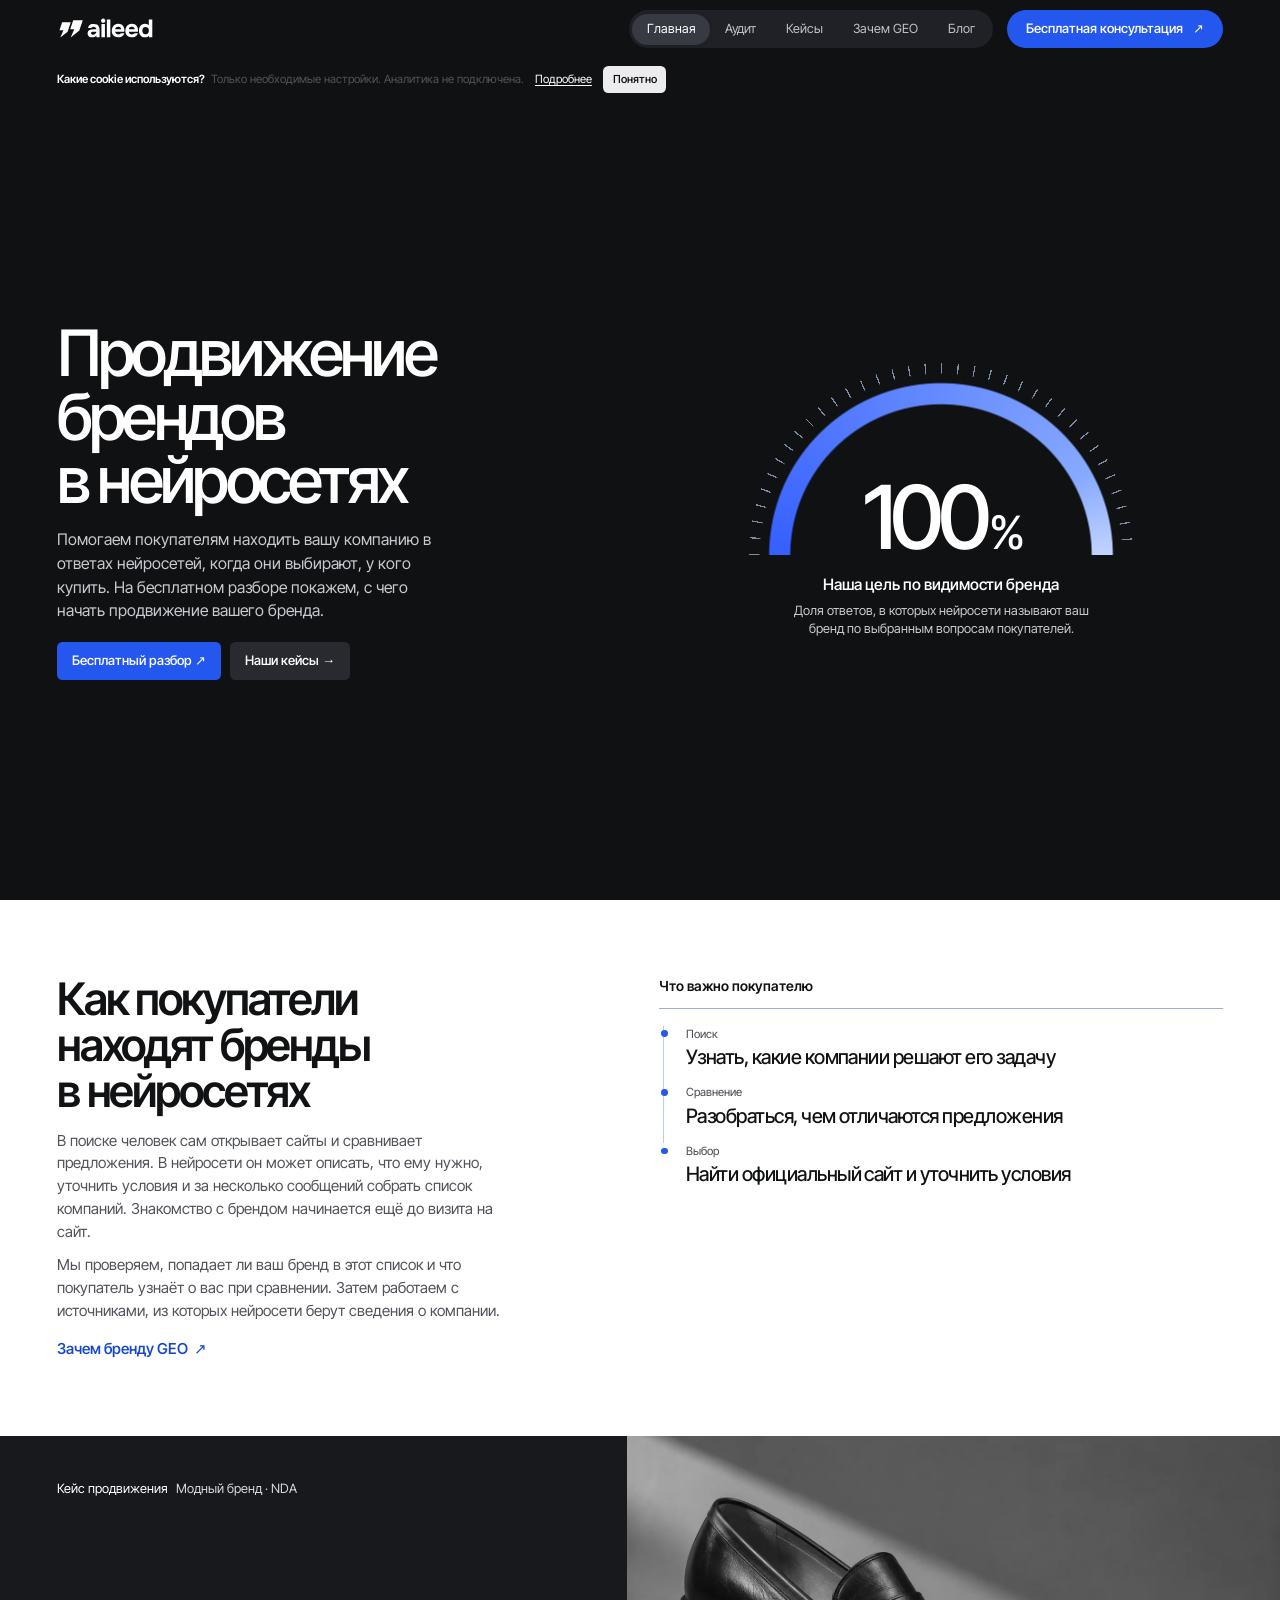
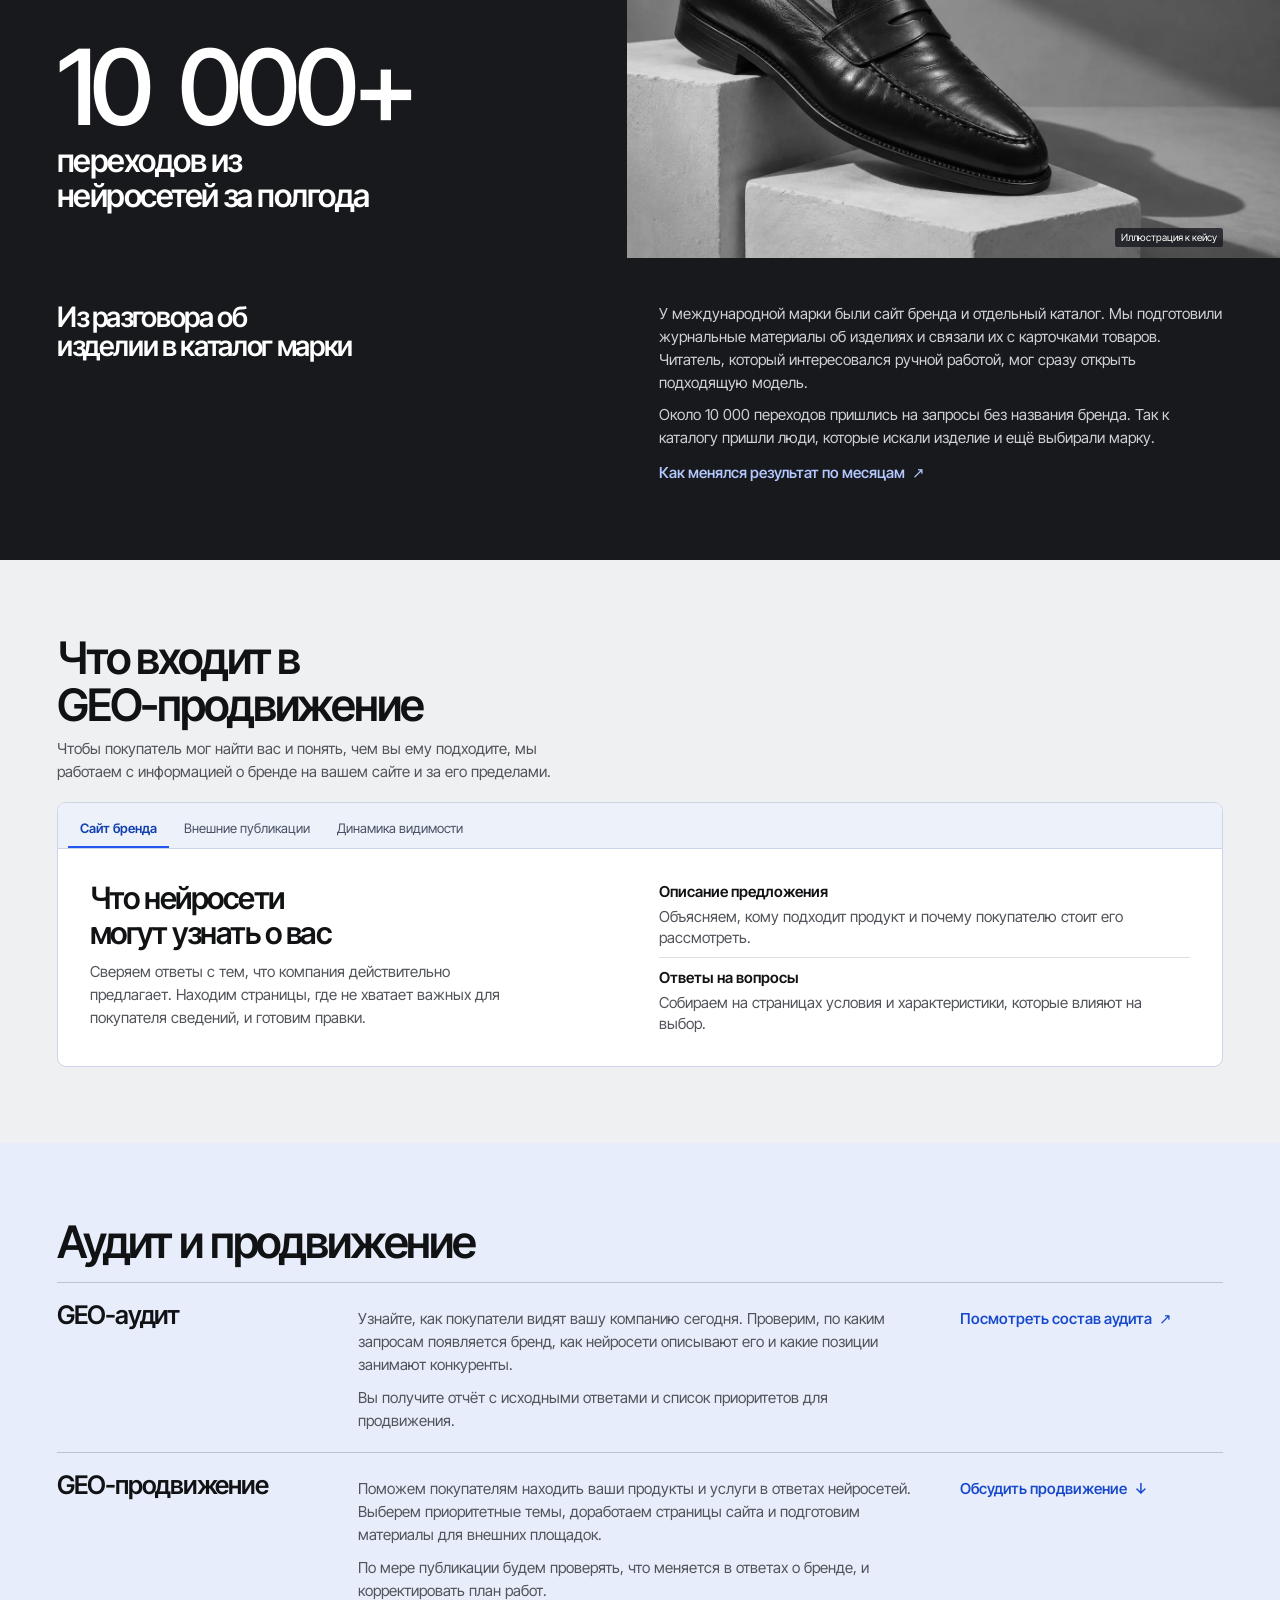
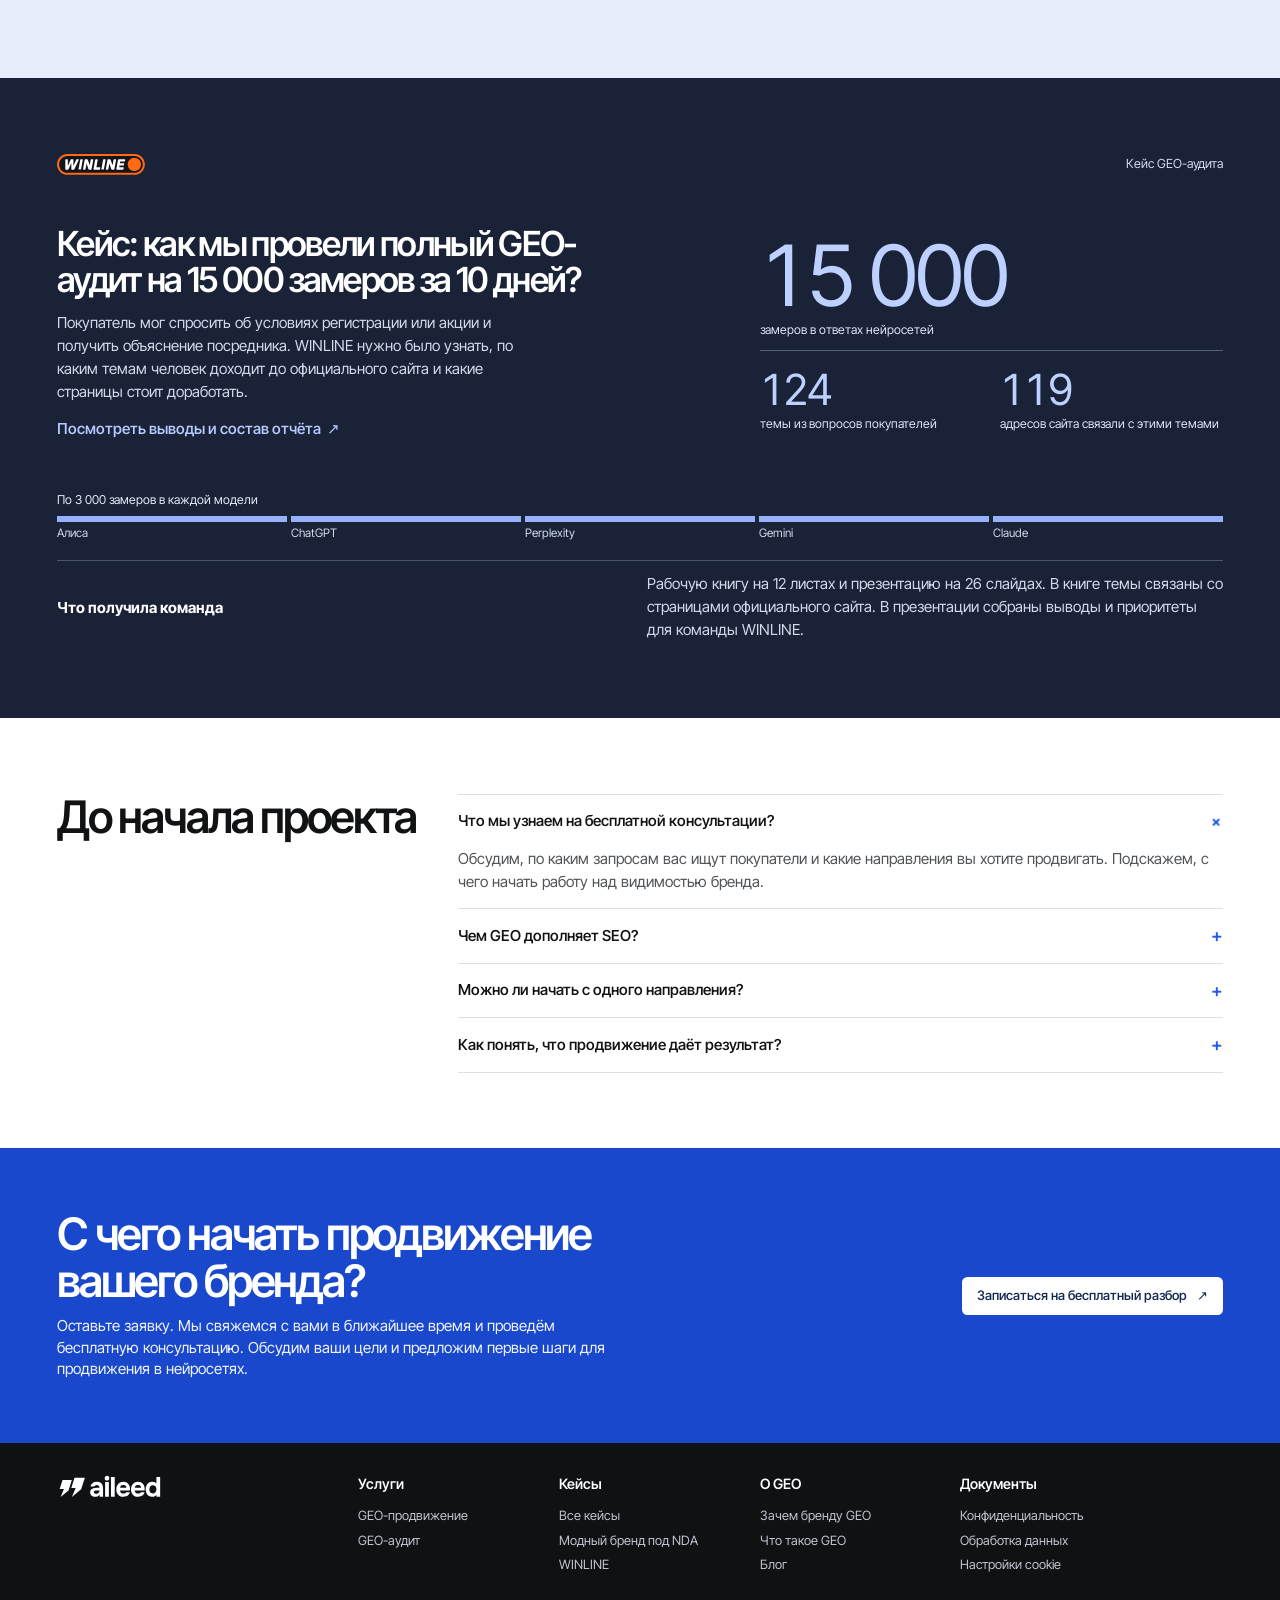
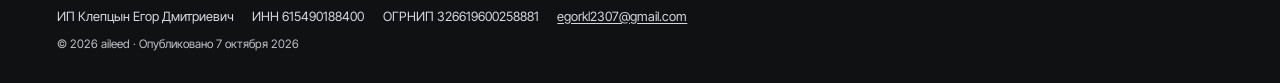
==== commit 7c4f10c5: "fix(site): Separate page sections with full-width backgrounds Co-Authored-By: Codex <noreply@openai." ====
--- a/index.html
+++ b/index.html
@@ -21,8 +21,8 @@
 <meta property="og:image" content="https://egi411.github.io/geo-audit/assets/social.png?v=d37d21dd4a70">
 <meta name="twitter:card" content="summary_large_image">
 <link rel="icon" type="image/svg+xml" href="assets/mark.svg?v=1570c9bbff2b">
-<link rel="stylesheet" href="assets/paper.css?v=129237391687">
-<link rel="stylesheet" href="assets/agency.css?v=0efc1ef460b0">
+<link rel="stylesheet" href="assets/paper.css?v=337f6189140d">
+<link rel="stylesheet" href="assets/agency.css?v=40971c22c2a5">
 <script type="application/ld+json">{"@context": "https://schema.org", "@type": "Organization", "@id": "https://egi411.github.io/geo-audit/#org", "name": "aileed", "legalName": "ИП КЛЕПЦЫН ЕГОР ДМИТРИЕВИЧ", "taxID": "615490188400", "email": "egorkl2307@gmail.com", "identifier": {"@type": "PropertyValue", "propertyID": "ОГРНИП", "value": "326619600258881"}, "url": "https://egi411.github.io/geo-audit/", "logo": "https://egi411.github.io/geo-audit/assets/aileed-logo.svg?v=c0b8e38cba22"}</script>
 <script type="application/ld+json">{"@context": "https://schema.org", "@type": "WebSite", "@id": "https://egi411.github.io/geo-audit/#website", "name": "aileed", "url": "https://egi411.github.io/geo-audit/"}</script>
 <script type="application/ld+json">{"@context": "https://schema.org", "@type": "WebPage", "@id": "https://egi411.github.io/geo-audit/#page", "url": "https://egi411.github.io/geo-audit/", "name": "Продвижение в нейросетях для бизнеса в России | aileed", "description": "GEO-продвижение для российских компаний. Помогаем покупателям находить ваши товары и услуги в нейросетях. Запишитесь на бесплатную консультацию.", "inLanguage": "ru-RU", "author": {"@id": "https://egi411.github.io/geo-audit/#org"}, "publisher": {"@id": "https://egi411.github.io/geo-audit/#org"}, "datePublished": "2026-10-07", "dateModified": "2026-11-24", "isPartOf": {"@id": "https://egi411.github.io/geo-audit/#website"}}</script>
@@ -121,19 +121,20 @@
 </figure>
     </div>
 </section>
-<section class="agency-section fashion-feature">
-<div class="wrap" id="projects">
+<section class="agency-section fashion-feature" id="projects">
     <div class="fashion-canvas">
 <img src="assets/shoe-editorial.webp?v=ee02e07eebd9" alt="Чёрный кожаный лофер на светлом фоне" width="1440" height="960" loading="lazy">
-    <div class="fashion-label">Кейс продвижения <span>Модный бренд · NDA</span>
+    <div class="wrap fashion-layout">
+<div class="fashion-label">Кейс продвижения <span>Модный бренд · NDA</span>
 </div>
     <div class="fashion-title">
 <h2>
 <strong>10 000+</strong> переходов из нейросетей за полгода</h2>
 </div>
+</div>
     <small class="fashion-credit">Иллюстрация к кейсу</small>
 </div>
-    <div class="project-byline agency-grid">
+    <div class="wrap project-byline agency-grid">
 <h3>Из разговора об изделии в каталог марки</h3>
     <div>
 <p>У международной марки были сайт бренда и отдельный каталог. Мы подготовили журнальные материалы об изделиях и связали их с карточками товаров. Читатель, который интересовался ручной работой, мог сразу открыть подходящую модель.</p>
@@ -142,8 +143,7 @@
 </a>
 </div>
 </div>
-    </div>
-</section>
+    </section>
 <section class="agency-section work-scope">
 <div class="wrap" id="scope">
     <header class="scope-lead">
--- a/assets/paper.css
+++ b/assets/paper.css
@@ -49,6 +49,9 @@
   --sub: #52545b;
   --rule: #dedfe2;
   --wash: #f5f5f6;
+  --paper-gray: #eff0f2;
+  --paper-blue: #e7edfa;
+  --graphite: #18191c;
   --blue: #2457ee;
   --dark: #101113;
   --light-blue: #a7bcff;
--- a/assets/agency.css
+++ b/assets/agency.css
@@ -50,7 +50,13 @@
   .coverage-figure figcaption strong, .coverage-figure figcaption p { font-size: .84rem; }
 }
 
-.agency-section { padding-block: var(--section); background: white; color: var(--ink); }
+.agency-section { padding-block: var(--section); color: var(--ink); }
+.demand-story, .agency-questions { background: #fff; }
+.service-index { background: var(--paper-blue); }
+.research-feature { background: #192237; }
+.research-feature .research-paper { background: transparent; border-radius: 0; padding: 0; }
+.work-scope { background: var(--paper-gray); }
+.brief-reader { background: white; }
 .agency-grid, .brief-sheet, .research-body, .service-index article, .consult-invite > .wrap {
   display: grid;
   grid-template-columns: var(--columns);
@@ -78,19 +84,46 @@
 .buyer-notebook li span, .buyer-notebook li strong { display: block; }
 .buyer-notebook li strong { margin-top: .18rem; max-width: 35ch; font-size: clamp(1.13rem,1.55vw,1.65rem); font-weight: 480; line-height: 1.23; letter-spacing: -.026em; }
 
-.fashion-canvas { position: relative; isolation: isolate; min-height: clamp(19rem,34vw,34rem); display: flex; flex-direction: column; justify-content: space-between; overflow: hidden; padding: clamp(1.15rem,3vw,3.25rem); border-radius: .65rem; color: #fff; background: #121315; }
-.fashion-canvas > img { position: absolute; z-index: -2; inset: 0 0 0 auto; width: 64%; height: 100%; object-fit: cover; object-position: 49% 48%; filter: grayscale(1); }
-.fashion-canvas::before { position: absolute; content: ''; z-index: -1; inset: 0; background: linear-gradient(90deg,#121315 0%,#121315 29%,#121315ea 35%,#12131522 57%,transparent 70%); }
+.fashion-feature {
+  --sub: #cdd0d6;
+  background: var(--graphite);
+  color: #fff;
+  padding-top: 0;
+}
+.fashion-canvas {
+  position: relative;
+  isolation: isolate;
+  overflow: hidden;
+}
+.fashion-canvas > img {
+  position: absolute;
+  z-index: -1;
+  inset: 0 0 0 auto;
+  width: 51%;
+  height: 100%;
+  object-fit: cover;
+  object-position: 49% 48%;
+  filter: grayscale(1);
+}
+.fashion-layout {
+  min-height: clamp(19rem, 33vw, 34rem);
+  padding-block: clamp(1.5rem, 3.5vw, 3.4rem);
+  display: flex;
+  flex-direction: column;
+  justify-content: space-between;
+  gap: 1.5rem;
+}
+.fashion-title { max-width: 47%; }
 .fashion-label { display: flex; gap: .55rem; align-items: baseline; flex-wrap: wrap; font-size: .9rem; }
 .fashion-label span { color: #d5d6d9; }
 .fashion-title h2 { max-width: 16ch; font-size: clamp(1.6rem,2.5vw,3.25rem); line-height: 1.1; }
-.fashion-title strong { display: block; margin: .22em 0 .08em; font-size: clamp(3.9rem,8.2vw,8.65rem); line-height: .91; font-weight: 520; letter-spacing: -.07em; font-variant-numeric: lining-nums; white-space: nowrap; }
-.fashion-credit { position: absolute; bottom: .8rem; right: .9rem; color: white; background: #191b20c7; padding: .13rem .42rem; border-radius: .2rem; font-size: .7rem; }
-.project-byline { margin-top: 1.35rem; }
+.fashion-title strong { display: block; margin: .22em 0 .08em; font-size: clamp(3.9rem,8.2vw,8.65rem); line-height: .91; font-weight: 520; letter-spacing: -.055em; word-spacing: .12em; font-variant-numeric: lining-nums; white-space: nowrap; }
+.fashion-credit { position: absolute; bottom: .8rem; right: max(var(--edge), calc((100% - var(--page-width)) / 2)); color: white; background: #191b20cf; padding: .13rem .42rem; border-radius: .2rem; font-size: .7rem; }
+.project-byline { padding-top: clamp(1.6rem, 3.5vw, 3.25rem); }
 .project-byline h3 { grid-column: 1 / 6; max-width: 22ch; font-size: clamp(1.55rem,2.2vw,2.5rem); }
 .project-byline > div { grid-column: 7 / -1; }
 .project-byline p, .scope-lead p { color: var(--sub); }
-.project-byline .agency-link { margin-top: .8rem; }
+.project-byline .agency-link { color: #b3c8ff; margin-top: .8rem; }
 
 .scope-lead { max-width: 43rem; margin-bottom: 1.25rem; }
 .scope-lead p { margin-top: .7rem; max-width: 56ch; }
@@ -179,12 +212,19 @@
   .service-index article h3, .service-index article > div, .service-index article .agency-link,
   .agency-questions h2, .agency-questions .question-list,
   .consult-invite > .wrap > div, .consult-invite .btn.primary { grid-column: 1; }
-  .fashion-canvas { min-height: clamp(20rem,83vw,30rem); }
-  .fashion-canvas > img { inset: 0; height: 84%; width: 100%; object-position: center 45%; }
-  .fashion-canvas::before { background: linear-gradient(0deg,#121315 0%,#121315ee 17%,#12131513 69%),linear-gradient(180deg,#121315a1 0%,transparent 28%); }
-  .fashion-label { font-size: .8rem; }
-  .fashion-label span { color: white; }
-  .fashion-credit { top: 2.8rem; bottom: auto; right: auto; left: 1.12rem; }
+  .fashion-canvas { display: grid; }
+  .fashion-canvas > img { position: static; grid-area: 1/1; width: 100%; height: clamp(12rem, 51vw, 20rem); object-position: center 53%; }
+  .fashion-layout { grid-area: 2/1; min-height: 0; padding-block: 1.4rem 0; gap: 1rem; }
+  .fashion-label { font-size: .84rem; }
+  .fashion-title { max-width: none; }
+  .fashion-title strong { margin-top: 0; }
+  .fashion-credit {
+    position: relative;
+    grid-area: 1/1;
+    place-self: end;
+    inset: auto;
+    margin: 0 var(--edge) .6rem 0;
+  }
   .research-paper > footer p { flex: 1 1 100%; }
   .brief-switch { padding: .3rem .5rem; flex-direction: column; }
   .brief-switch label span { padding: .55rem .7rem; border: 0; border-inline-start: 2px solid transparent; }
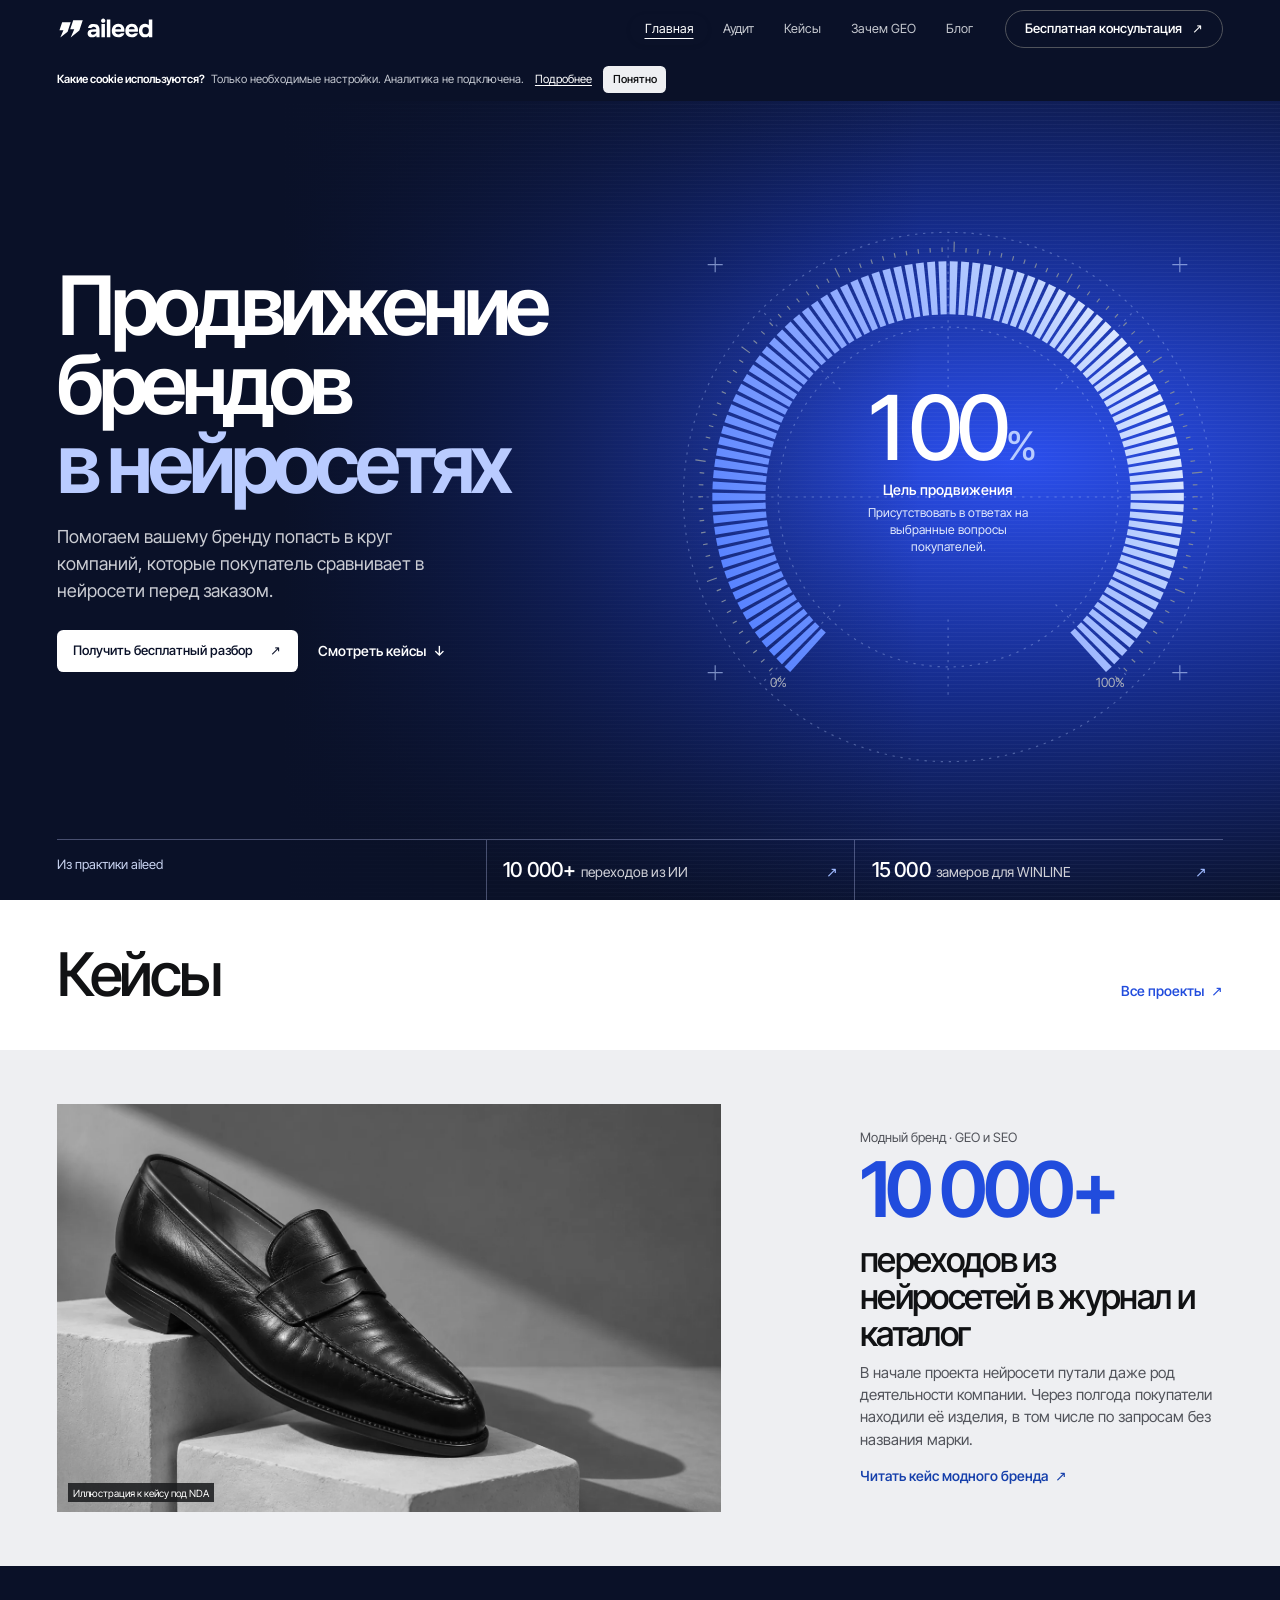
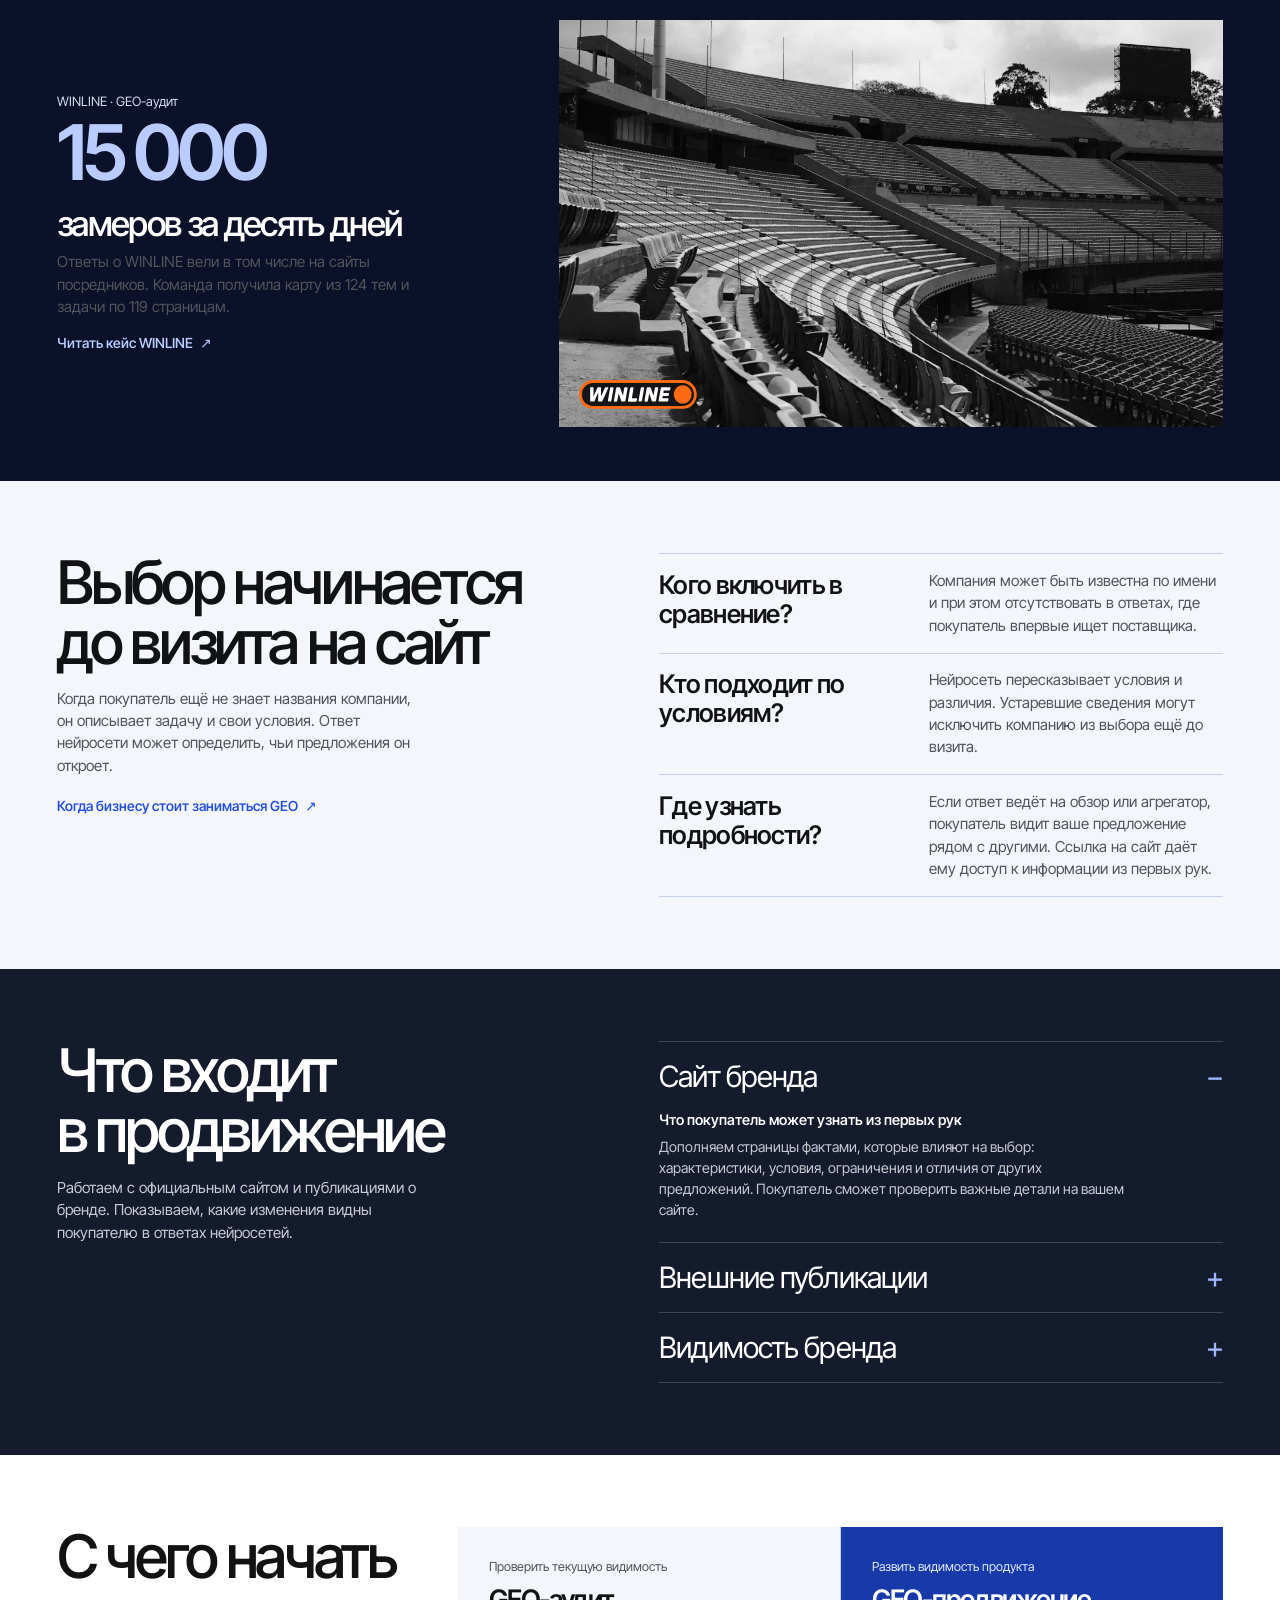
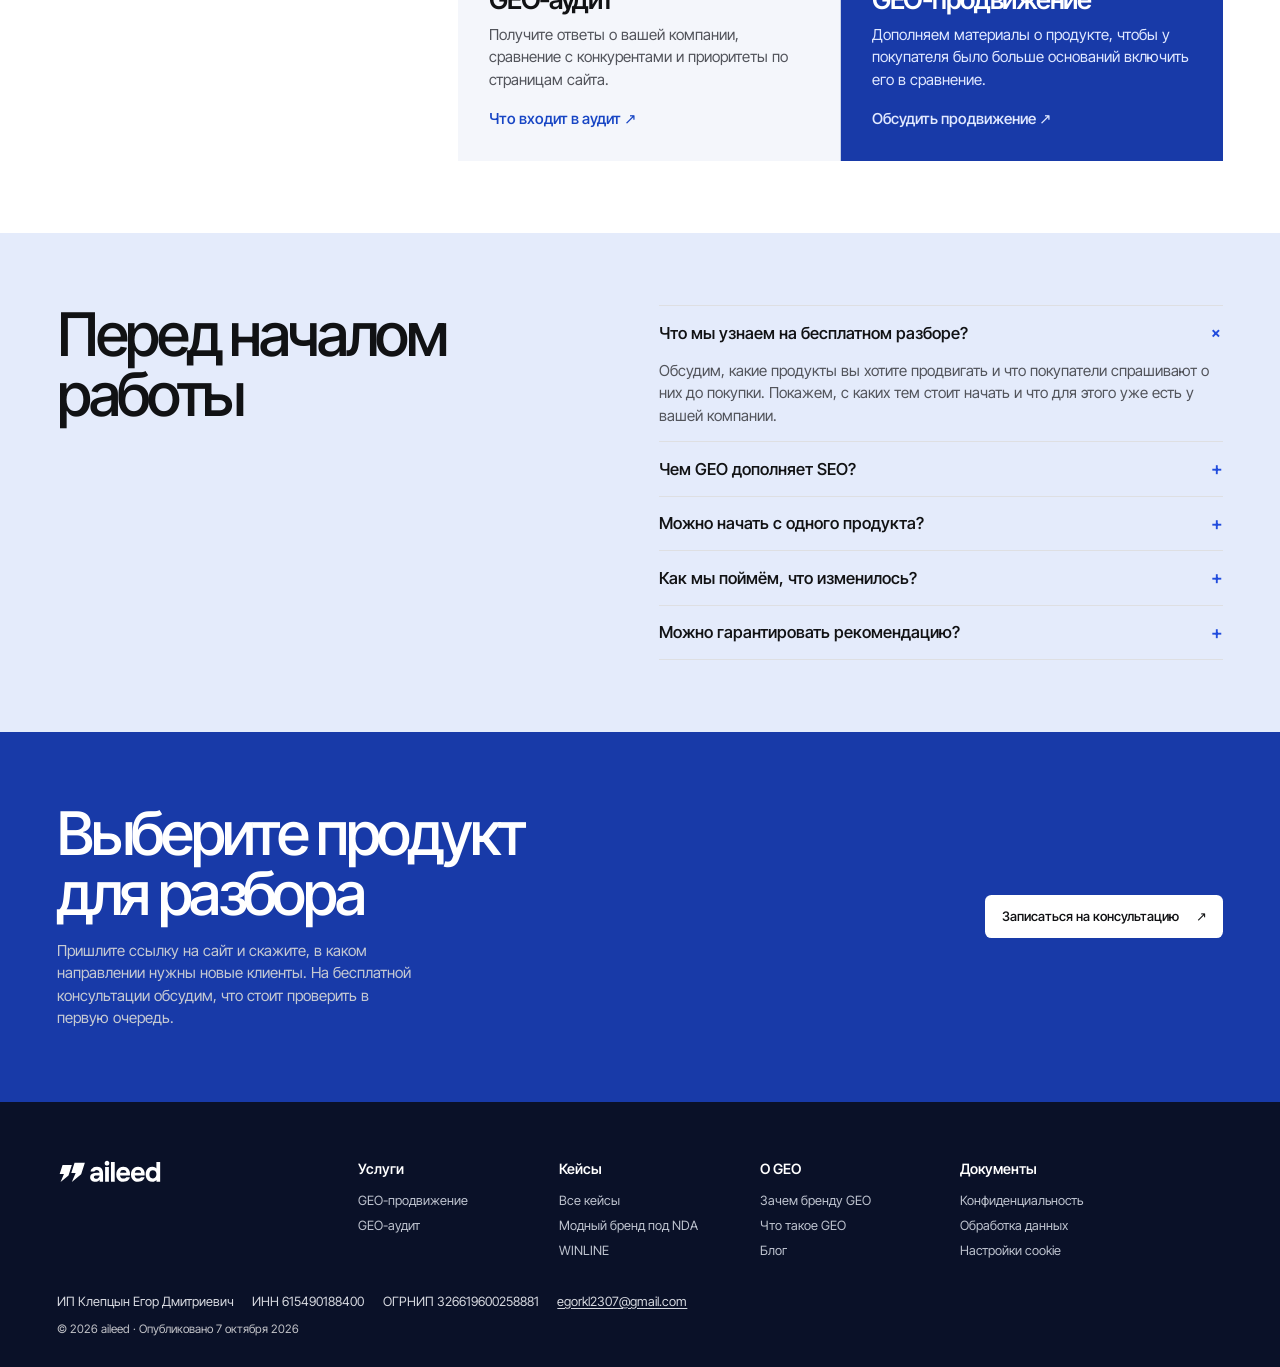
==== commit f3b51b15: "feat(site): Redesign the GEO agency website Put documented case outcomes next to the offer and show " ====
--- a/index.html
+++ b/index.html
@@ -3,53 +3,56 @@
 <head>
 <meta charset="utf-8">
 <meta name="viewport" content="width=device-width,initial-scale=1">
-<title>Продвижение в нейросетях для бизнеса в России | aileed</title>
-<meta name="description" content="GEO-продвижение для российских компаний. Помогаем покупателям находить ваши товары и услуги в нейросетях. Запишитесь на бесплатную консультацию.">
+<title>GEO-продвижение брендов в нейросетях | aileed</title>
+<meta name="description" content="GEO-продвижение для бизнеса в России. Помогаем брендам появляться в ответах нейросетей, когда покупатели ищут товары и услуги. Кейсы и бесплатный разбор.">
 <meta name="author" content="aileed">
 <meta name="datePublished" content="2026-10-07">
-<meta name="dateModified" content="2026-11-24">
+<meta name="dateModified" content="2026-11-26">
 <meta name="robots" content="index,follow,max-image-preview:large">
 <meta name="theme-color" content="#101113">
 <link rel="canonical" href="https://egi411.github.io/geo-audit/">
 <link rel="describedby" type="text/plain" href="https://egi411.github.io/geo-audit/llms.txt">
-<meta property="og:title" content="Продвижение в нейросетях для бизнеса в России | aileed">
-<meta property="og:description" content="GEO-продвижение для российских компаний. Помогаем покупателям находить ваши товары и услуги в нейросетях. Запишитесь на бесплатную консультацию.">
+<meta property="og:title" content="GEO-продвижение брендов в нейросетях | aileed">
+<meta property="og:description" content="GEO-продвижение для бизнеса в России. Помогаем брендам появляться в ответах нейросетей, когда покупатели ищут товары и услуги. Кейсы и бесплатный разбор.">
 <meta property="og:url" content="https://egi411.github.io/geo-audit/">
 <meta property="og:site_name" content="aileed">
 <meta property="og:locale" content="ru_RU">
 <meta property="og:type" content="website">
-<meta property="og:image" content="https://egi411.github.io/geo-audit/assets/social.png?v=d37d21dd4a70">
+<meta property="og:image" content="https://egi411.github.io/geo-audit/assets/social.png?v=560c58542f6f">
+<meta property="og:image:width" content="1200">
+<meta property="og:image:height" content="630">
+<meta property="og:image:alt" content="Продвижение брендов в нейросетях">
 <meta name="twitter:card" content="summary_large_image">
 <link rel="icon" type="image/svg+xml" href="assets/mark.svg?v=1570c9bbff2b">
-<link rel="stylesheet" href="assets/paper.css?v=337f6189140d">
-<link rel="stylesheet" href="assets/agency.css?v=40971c22c2a5">
-<script type="application/ld+json">{"@context": "https://schema.org", "@type": "Organization", "@id": "https://egi411.github.io/geo-audit/#org", "name": "aileed", "legalName": "ИП КЛЕПЦЫН ЕГОР ДМИТРИЕВИЧ", "taxID": "615490188400", "email": "egorkl2307@gmail.com", "identifier": {"@type": "PropertyValue", "propertyID": "ОГРНИП", "value": "326619600258881"}, "url": "https://egi411.github.io/geo-audit/", "logo": "https://egi411.github.io/geo-audit/assets/aileed-logo.svg?v=c0b8e38cba22"}</script>
-<script type="application/ld+json">{"@context": "https://schema.org", "@type": "WebSite", "@id": "https://egi411.github.io/geo-audit/#website", "name": "aileed", "url": "https://egi411.github.io/geo-audit/"}</script>
-<script type="application/ld+json">{"@context": "https://schema.org", "@type": "WebPage", "@id": "https://egi411.github.io/geo-audit/#page", "url": "https://egi411.github.io/geo-audit/", "name": "Продвижение в нейросетях для бизнеса в России | aileed", "description": "GEO-продвижение для российских компаний. Помогаем покупателям находить ваши товары и услуги в нейросетях. Запишитесь на бесплатную консультацию.", "inLanguage": "ru-RU", "author": {"@id": "https://egi411.github.io/geo-audit/#org"}, "publisher": {"@id": "https://egi411.github.io/geo-audit/#org"}, "datePublished": "2026-10-07", "dateModified": "2026-11-24", "isPartOf": {"@id": "https://egi411.github.io/geo-audit/#website"}}</script>
-<script type="application/ld+json">{"@context": "https://schema.org", "@type": "Service", "name": "GEO-продвижение", "provider": {"@id": "https://egi411.github.io/geo-audit/#org"}, "url": "https://egi411.github.io/geo-audit/", "description": "GEO-продвижение для российских компаний. Помогаем покупателям находить ваши товары и услуги в нейросетях. Запишитесь на бесплатную консультацию."}</script>
-<script type="application/ld+json">{"@context": "https://schema.org", "@type": "FAQPage", "@id": "https://egi411.github.io/geo-audit/#faq", "isPartOf": {"@id": "https://egi411.github.io/geo-audit/#page"}, "mainEntity": [{"@type": "Question", "name": "Что мы узнаем на бесплатной консультации?", "acceptedAnswer": {"@type": "Answer", "text": "Обсудим, по каким запросам вас ищут покупатели и какие направления вы хотите продвигать. Подскажем, с чего начать работу над видимостью бренда."}}, {"@type": "Question", "name": "Чем GEO дополняет SEO?", "acceptedAnswer": {"@type": "Answer", "text": "SEO помогает покупателю найти ваш сайт в результатах поиска. В нейросети покупатель получает готовый ответ. В GEO мы работаем над тем, что нейросеть расскажет о вашем бренде и куда направит покупателя за подробностями."}}, {"@type": "Question", "name": "Можно ли начать с одного направления?", "acceptedAnswer": {"@type": "Answer", "text": "Да. Вы определяете, какое направление важно для бизнеса. Мы подбираем вопросы покупателей, проверяем ответы нейросетей и составляем план продвижения по этой теме."}}, {"@type": "Question", "name": "Как понять, что продвижение даёт результат?", "acceptedAnswer": {"@type": "Answer", "text": "До начала работ фиксируем, как часто нейросети называют бренд и ссылаются на его сайт. Повторяем проверку по тем же вопросам. В отчёте вы увидите, по каким темам видимость выросла и где она пока остаётся низкой."}}]}</script>
-<script src="assets/site.js?v=ef6199208ed0" defer>
+<link rel="stylesheet" href="assets/paper.css?v=c9712f9f808a">
+<link rel="stylesheet" href="assets/agency.css?v=ccd63d7e8ec8">
+<script type="application/ld+json">{"@context": "https://schema.org", "@type": "Organization", "@id": "https://egi411.github.io/geo-audit/#org", "name": "aileed", "description": "Агентство GEO-продвижения и аудита видимости брендов в нейросетях.", "legalName": "ИП КЛЕПЦЫН ЕГОР ДМИТРИЕВИЧ", "taxID": "615490188400", "email": "egorkl2307@gmail.com", "identifier": {"@type": "PropertyValue", "propertyID": "ОГРНИП", "value": "326619600258881"}, "url": "https://egi411.github.io/geo-audit/", "logo": "https://egi411.github.io/geo-audit/assets/aileed-logo.svg?v=c0b8e38cba22"}</script>
+<script type="application/ld+json">{"@context": "https://schema.org", "@type": "WebSite", "@id": "https://egi411.github.io/geo-audit/#website", "name": "aileed", "url": "https://egi411.github.io/geo-audit/", "inLanguage": "ru-RU", "publisher": {"@id": "https://egi411.github.io/geo-audit/#org"}}</script>
+<script type="application/ld+json">{"@context": "https://schema.org", "@type": "WebPage", "@id": "https://egi411.github.io/geo-audit/#page", "url": "https://egi411.github.io/geo-audit/", "name": "GEO-продвижение брендов в нейросетях | aileed", "description": "GEO-продвижение для бизнеса в России. Помогаем брендам появляться в ответах нейросетей, когда покупатели ищут товары и услуги. Кейсы и бесплатный разбор.", "inLanguage": "ru-RU", "author": {"@id": "https://egi411.github.io/geo-audit/#org"}, "publisher": {"@id": "https://egi411.github.io/geo-audit/#org"}, "datePublished": "2026-10-07", "dateModified": "2026-11-26", "isPartOf": {"@id": "https://egi411.github.io/geo-audit/#website"}, "mainEntity": {"@id": "https://egi411.github.io/geo-audit/#service"}}</script>
+<script type="application/ld+json">{"@context": "https://schema.org", "@type": "Service", "@id": "https://egi411.github.io/geo-audit/#service", "name": "GEO-продвижение брендов", "provider": {"@id": "https://egi411.github.io/geo-audit/#org"}, "areaServed": {"@type": "Country", "name": "Россия"}, "url": "https://egi411.github.io/geo-audit/", "description": "GEO-продвижение для бизнеса в России. Помогаем брендам появляться в ответах нейросетей, когда покупатели ищут товары и услуги. Кейсы и бесплатный разбор."}</script>
+<script type="application/ld+json">{"@context": "https://schema.org", "@type": "FAQPage", "@id": "https://egi411.github.io/geo-audit/#faq", "isPartOf": {"@id": "https://egi411.github.io/geo-audit/#page"}, "mainEntity": [{"@type": "Question", "name": "Что мы узнаем на бесплатном разборе?", "acceptedAnswer": {"@type": "Answer", "text": "Обсудим, какие продукты вы хотите продвигать и что покупатели спрашивают о них до покупки. Покажем, с каких тем стоит начать и что для этого уже есть у вашей компании."}}, {"@type": "Question", "name": "Чем GEO дополняет SEO?", "acceptedAnswer": {"@type": "Answer", "text": "В поиске покупатель открывает несколько страниц и сравнивает предложения. В диалоге он может сначала выбрать компании по ответу нейросети, а уже потом зайти на сайт. GEO помогает бренду стать заметным на этом этапе."}}, {"@type": "Question", "name": "Можно начать с одного продукта?", "acceptedAnswer": {"@type": "Answer", "text": "Да. Подойдёт и отдельная услуга, и товарная категория. Выберите направление, в котором сейчас важнее всего привлечь новых покупателей. Его и обсудим на первом разборе."}}, {"@type": "Question", "name": "Как мы поймём, что изменилось?", "acceptedAnswer": {"@type": "Answer", "text": "Вы увидите, в каких сравнениях появился бренд, точнее ли нейросети описывают продукт и куда ведут ссылки. Переходы и обращения оценивают отдельно по данным сайта и отдела продаж."}}, {"@type": "Question", "name": "Можно гарантировать рекомендацию?", "acceptedAnswer": {"@type": "Answer", "text": "Нейросети сами выбирают, какие компании назвать. До начала работ согласуем, какие изменения важны для вашего бизнеса и по каким признакам можно будет их проверить."}}]}</script>
+<script src="assets/site.js?v=fdec0477e495" defer>
 </script>
 <script src="assets/privacy.js?v=5a8c73a1b54d" defer>
 </script>
-<script src="assets/dashboard.js?v=43ffc095fcd3" defer>
+<script src="assets/visibility-goal.js?v=9a329ceabd45" defer>
 </script>
 </head>
 <body class="paper-site" itemscope itemtype="https://schema.org/WebPage" itemid="https://egi411.github.io/geo-audit/#page">
 <a class="skip" href="#main">К содержанию</a>
 <header class="site-header">
 <div class="wrap nav">
- <a class="logo" href="index.html" aria-label="aileed — главная">
+ <a class="logo" href="./" aria-label="aileed — главная">
 <img class="wordmark-logo" src="assets/aileed-logo.svg?v=c0b8e38cba22" width="170" height="46" alt="aileed">
 </a>
  <nav class="nav-links" id="navigation" aria-label="Основная навигация">
-<a href="index.html" aria-current="page">Главная</a>
+<a href="./" aria-current="page">Главная</a>
 <a href="audit/">Аудит</a>
 <a href="cases/">Кейсы</a>
 <a href="why-geo/">Зачем GEO</a>
 <a href="blog/">Блог</a>
 </nav>
- <a class="btn nav-cta" href="mailto:egorkl2307@gmail.com?subject=Заявка%20на%20бесплатную%20консультацию&amp;body=Здравствуйте!%20Хочу%20записаться%20на%20бесплатную%20консультацию." data-open-brief>
+ <a class="btn nav-cta" href="mailto:egorkl2307@gmail.com?subject=%D0%97%D0%B0%D1%8F%D0%B2%D0%BA%D0%B0%20%D0%BD%D0%B0%20%D0%B1%D0%B5%D1%81%D0%BF%D0%BB%D0%B0%D1%82%D0%BD%D1%83%D1%8E%20%D0%BA%D0%BE%D0%BD%D1%81%D1%83%D0%BB%D1%8C%D1%82%D0%B0%D1%86%D0%B8%D1%8E&amp;body=%D0%97%D0%B4%D1%80%D0%B0%D0%B2%D1%81%D1%82%D0%B2%D1%83%D0%B9%D1%82%D0%B5%21%20%D0%A5%D0%BE%D1%87%D1%83%20%D0%B7%D0%B0%D0%BF%D0%B8%D1%81%D0%B0%D1%82%D1%8C%D1%81%D1%8F%20%D0%BD%D0%B0%20%D0%B1%D0%B5%D1%81%D0%BF%D0%BB%D0%B0%D1%82%D0%BD%D1%83%D1%8E%20%D0%BA%D0%BE%D0%BD%D1%81%D1%83%D0%BB%D1%8C%D1%82%D0%B0%D1%86%D0%B8%D1%8E.%0A%0A%D0%A1%D0%B0%D0%B9%D1%82%3A%20%0A%D0%9F%D1%80%D0%BE%D0%B4%D1%83%D0%BA%D1%82%20%D0%B8%D0%BB%D0%B8%20%D1%83%D1%81%D0%BB%D1%83%D0%B3%D0%B0%20%D0%B4%D0%BB%D1%8F%20%D0%BF%D1%80%D0%BE%D0%B4%D0%B2%D0%B8%D0%B6%D0%B5%D0%BD%D0%B8%D1%8F%3A%20" data-open-brief>
 <span class="desktop-label">Бесплатная консультация</span>
 <span class="mobile-label">Консультация</span>
 <span aria-hidden="true">↗</span>
@@ -69,284 +72,343 @@
 <button type="button" class="btn" data-cookie-accept>Понятно</button>
 </aside>
 <main id="main">
-<section class="home-hero market-hero">
-<div class="market-layout wrap" id="value">
- <div class="market-offer">
-<h1>Продвижение брендов в нейросетях</h1>
- <p class="short-answer">Помогаем покупателям находить вашу компанию в ответах нейросетей, когда они выбирают, у кого купить. На бесплатном разборе покажем, с чего начать продвижение вашего бренда.</p>
- <div class="actions">
-<a class="btn primary" href="mailto:egorkl2307@gmail.com?subject=Заявка%20на%20бесплатную%20консультацию&amp;body=Здравствуйте!%20Хочу%20записаться%20на%20бесплатную%20консультацию." data-open-brief>Бесплатный разбор ↗</a>
- <a class="text-link" href="cases/">Наши кейсы →</a>
-</div>
-</div>
- <figure class="coverage-figure" id="business">
- <div class="coverage-dial">
-<div class="coverage-value">
-<strong>100<span>%</span>
+<section class="home-hero front-cover" id="value">
+<div class="wrap cover-layout">
+    <div class="cover-copy">
+<h1>Продвижение брендов <span>в нейросетях</span>
+</h1>
+    <p class="short-answer">Помогаем вашему бренду попасть в круг компаний, которые покупатель сравнивает в нейросети перед заказом.</p>
+    <div class="front-actions">
+<a class="btn primary" href="mailto:egorkl2307@gmail.com?subject=%D0%97%D0%B0%D1%8F%D0%B2%D0%BA%D0%B0%20%D0%BD%D0%B0%20%D0%B1%D0%B5%D1%81%D0%BF%D0%BB%D0%B0%D1%82%D0%BD%D1%83%D1%8E%20%D0%BA%D0%BE%D0%BD%D1%81%D1%83%D0%BB%D1%8C%D1%82%D0%B0%D1%86%D0%B8%D1%8E&amp;body=%D0%97%D0%B4%D1%80%D0%B0%D0%B2%D1%81%D1%82%D0%B2%D1%83%D0%B9%D1%82%D0%B5%21%20%D0%A5%D0%BE%D1%87%D1%83%20%D0%B7%D0%B0%D0%BF%D0%B8%D1%81%D0%B0%D1%82%D1%8C%D1%81%D1%8F%20%D0%BD%D0%B0%20%D0%B1%D0%B5%D1%81%D0%BF%D0%BB%D0%B0%D1%82%D0%BD%D1%83%D1%8E%20%D0%BA%D0%BE%D0%BD%D1%81%D1%83%D0%BB%D1%8C%D1%82%D0%B0%D1%86%D0%B8%D1%8E.%0A%0A%D0%A1%D0%B0%D0%B9%D1%82%3A%20%0A%D0%9F%D1%80%D0%BE%D0%B4%D1%83%D0%BA%D1%82%20%D0%B8%D0%BB%D0%B8%20%D1%83%D1%81%D0%BB%D1%83%D0%B3%D0%B0%20%D0%B4%D0%BB%D1%8F%20%D0%BF%D1%80%D0%BE%D0%B4%D0%B2%D0%B8%D0%B6%D0%B5%D0%BD%D0%B8%D1%8F%3A%20" data-open-brief>Получить бесплатный разбор <span aria-hidden="true">↗</span>
+</a>
+    <a class="front-link" href="#projects">Смотреть кейсы <span aria-hidden="true">↓</span>
+</a>
+</div>
+</div>
+    <figure class="visibility-scene" id="business">
+<svg class="coverage-dial" viewBox="0 0 476 415" aria-hidden="true" focusable="false">
+      <defs>
+<linearGradient id="coverage-ink" gradientUnits="userSpaceOnUse" x1="38" y1="290" x2="425" y2="95">
+      <stop stop-color="#5883ff"/>
+<stop offset=".45" stop-color="#8faaff"/>
+<stop offset=".78" stop-color="#b8ceff"/>
+<stop offset="1" stop-color="#f0f5ff"/>
+</linearGradient>
+</defs>
+      <g class="coverage-guide" fill="none">
+      <circle cx="238" cy="231" r="229"/>
+<circle cx="238" cy="231" r="147"/>
+      <path d="M15 231H461 M238 8V141 M238 337V402 M79 72L145 138 M331 324L394 387 M79 390L145 324 M331 138L397 72"/>
+      </g>
+      <g class="coverage-crosshair">
+<path d="M30 30h13m-6.5 -6.5v13 M432 30h13m-6.5 -6.5v13 M30 383h13m-6.5 -6.5v13 M432 383h13m-6.5 -6.5v13"/>
+</g>
+      <g class="coverage-segments" fill="url(#coverage-ink)">
+<path d="M101.39 382.51 L96.39 377.84 L128.32 344.73 L132.20 348.34 Z"/>
+<path d="M94.24 375.73 L89.47 370.84 L122.96 339.30 L126.65 343.10 Z"/>
+<path d="M87.41 368.62 L82.89 363.50 L117.86 333.62 L121.37 337.59 Z"/>
+<path d="M80.94 361.19 L76.67 355.86 L113.05 327.70 L116.36 331.83 Z"/>
+<path d="M74.84 353.46 L70.83 347.92 L108.53 321.56 L111.63 325.84 Z"/>
+<path d="M69.12 345.43 L65.38 339.71 L104.30 315.20 L107.20 319.63 Z"/>
+<path d="M63.79 337.15 L60.33 331.25 L100.39 308.64 L103.07 313.21 Z"/>
+<path d="M58.87 328.61 L55.70 322.55 L96.81 301.91 L99.26 306.60 Z"/>
+<path d="M54.36 319.85 L51.49 313.64 L93.55 295.01 L95.77 299.81 Z"/>
+<path d="M50.29 310.88 L47.72 304.54 L90.62 287.96 L92.62 292.86 Z"/>
+<path d="M46.65 301.72 L44.39 295.27 L88.05 280.78 L89.80 285.77 Z"/>
+<path d="M43.46 292.40 L41.51 285.84 L85.82 273.48 L87.33 278.55 Z"/>
+<path d="M40.72 282.93 L39.09 276.29 L83.94 266.08 L85.21 271.22 Z"/>
+<path d="M38.44 273.35 L37.14 266.64 L82.43 258.60 L83.44 263.80 Z"/>
+<path d="M36.63 263.66 L35.65 256.89 L81.28 251.06 L82.04 256.30 Z"/>
+<path d="M35.29 253.90 L34.64 247.09 L80.49 243.46 L81.00 248.73 Z"/>
+<path d="M34.42 244.08 L34.10 237.26 L80.07 235.84 L80.33 241.13 Z"/>
+<path d="M34.03 234.24 L34.03 227.40 L80.02 228.21 L80.02 233.51 Z"/>
+<path d="M34.11 224.39 L34.44 217.56 L80.34 220.59 L80.08 225.88 Z"/>
+<path d="M34.66 214.55 L35.33 207.74 L81.03 212.99 L80.51 218.26 Z"/>
+<path d="M35.70 204.75 L36.69 197.99 L82.08 205.43 L81.31 210.67 Z"/>
+<path d="M37.20 195.01 L38.52 188.30 L83.50 197.93 L82.48 203.13 Z"/>
+<path d="M39.17 185.36 L40.81 178.72 L85.28 190.51 L84.01 195.65 Z"/>
+<path d="M41.61 175.81 L43.57 169.26 L87.41 183.18 L85.89 188.25 Z"/>
+<path d="M44.50 166.39 L46.77 159.94 L89.89 175.97 L88.13 180.96 Z"/>
+<path d="M47.85 157.12 L50.43 150.79 L92.72 168.88 L90.72 173.78 Z"/>
+<path d="M51.64 148.03 L54.52 141.83 L95.89 161.94 L93.66 166.74 Z"/>
+<path d="M55.86 139.13 L59.04 133.07 L99.39 155.16 L96.93 159.84 Z"/>
+<path d="M60.51 130.44 L63.98 124.55 L103.22 148.55 L100.53 153.11 Z"/>
+<path d="M65.57 121.98 L69.32 116.27 L107.36 142.14 L104.45 146.57 Z"/>
+<path d="M71.04 113.79 L75.06 108.26 L111.80 135.93 L108.69 140.22 Z"/>
+<path d="M76.89 105.86 L81.17 100.53 L116.54 129.95 L113.22 134.08 Z"/>
+<path d="M83.12 98.23 L87.66 93.11 L121.56 124.20 L118.05 128.17 Z"/>
+<path d="M89.71 90.90 L94.49 86.01 L126.85 118.71 L123.15 122.49 Z"/>
+<path d="M96.65 83.91 L101.66 79.25 L132.40 113.47 L128.52 117.07 Z"/>
+<path d="M103.92 77.25 L109.15 72.85 L138.20 108.51 L134.15 111.92 Z"/>
+<path d="M111.50 70.96 L116.93 66.81 L144.23 103.83 L140.02 107.05 Z"/>
+<path d="M119.37 65.04 L125.00 61.15 L150.48 99.45 L146.12 102.46 Z"/>
+<path d="M127.53 59.50 L133.33 55.90 L156.94 95.38 L152.44 98.17 Z"/>
+<path d="M135.94 54.37 L141.91 51.05 L163.58 91.62 L158.95 94.20 Z"/>
+<path d="M144.58 49.65 L150.71 46.62 L170.40 88.19 L165.65 90.54 Z"/>
+<path d="M153.45 45.35 L159.72 42.62 L177.37 85.10 L172.52 87.21 Z"/>
+<path d="M162.51 41.48 L168.91 39.06 L184.49 82.34 L179.53 84.21 Z"/>
+<path d="M171.75 38.06 L178.25 35.94 L191.73 79.93 L186.69 81.56 Z"/>
+<path d="M181.15 35.08 L187.74 33.29 L199.08 77.87 L193.97 79.26 Z"/>
+<path d="M190.67 32.57 L197.35 31.09 L206.51 76.17 L201.34 77.31 Z"/>
+<path d="M200.31 30.51 L207.05 29.36 L214.03 74.83 L208.81 75.72 Z"/>
+<path d="M210.03 28.93 L216.82 28.10 L221.60 73.85 L216.34 74.49 Z"/>
+<path d="M219.82 27.81 L226.64 27.32 L229.20 73.25 L223.92 73.63 Z"/>
+<path d="M229.66 27.17 L236.49 27.01 L236.83 73.00 L231.54 73.13 Z"/>
+<path d="M239.51 27.01 L246.34 27.17 L244.46 73.13 L239.17 73.00 Z"/>
+<path d="M249.36 27.32 L256.18 27.81 L252.08 73.63 L246.80 73.25 Z"/>
+<path d="M259.18 28.10 L265.97 28.93 L259.66 74.49 L254.40 73.85 Z"/>
+<path d="M268.95 29.36 L275.69 30.51 L267.19 75.72 L261.97 74.83 Z"/>
+<path d="M278.65 31.09 L285.33 32.57 L274.66 77.31 L269.49 76.17 Z"/>
+<path d="M288.26 33.29 L294.85 35.08 L282.03 79.26 L276.92 77.87 Z"/>
+<path d="M297.75 35.94 L304.25 38.06 L289.31 81.56 L284.27 79.93 Z"/>
+<path d="M307.09 39.06 L313.49 41.48 L296.47 84.21 L291.51 82.34 Z"/>
+<path d="M316.28 42.62 L322.55 45.35 L303.48 87.21 L298.63 85.10 Z"/>
+<path d="M325.29 46.62 L331.42 49.65 L310.35 90.54 L305.60 88.19 Z"/>
+<path d="M334.09 51.05 L340.06 54.37 L317.05 94.20 L312.42 91.62 Z"/>
+<path d="M342.67 55.90 L348.47 59.50 L323.56 98.17 L319.06 95.38 Z"/>
+<path d="M351.00 61.15 L356.63 65.04 L329.88 102.46 L325.52 99.45 Z"/>
+<path d="M359.07 66.81 L364.50 70.96 L335.98 107.05 L331.77 103.83 Z"/>
+<path d="M366.85 72.85 L372.08 77.25 L341.85 111.92 L337.80 108.51 Z"/>
+<path d="M374.34 79.25 L379.35 83.91 L347.48 117.07 L343.60 113.47 Z"/>
+<path d="M381.51 86.01 L386.29 90.90 L352.85 122.49 L349.15 118.71 Z"/>
+<path d="M388.34 93.11 L392.88 98.23 L357.95 128.17 L354.44 124.20 Z"/>
+<path d="M394.83 100.53 L399.11 105.86 L362.78 134.08 L359.46 129.95 Z"/>
+<path d="M400.94 108.26 L404.96 113.79 L367.31 140.22 L364.20 135.93 Z"/>
+<path d="M406.68 116.27 L410.43 121.98 L371.55 146.57 L368.64 142.14 Z"/>
+<path d="M412.02 124.55 L415.49 130.44 L375.47 153.11 L372.78 148.55 Z"/>
+<path d="M416.96 133.07 L420.14 139.13 L379.07 159.84 L376.61 155.16 Z"/>
+<path d="M421.48 141.83 L424.36 148.03 L382.34 166.74 L380.11 161.94 Z"/>
+<path d="M425.57 150.79 L428.15 157.12 L385.28 173.78 L383.28 168.88 Z"/>
+<path d="M429.23 159.94 L431.50 166.39 L387.87 180.96 L386.11 175.97 Z"/>
+<path d="M432.43 169.26 L434.39 175.81 L390.11 188.25 L388.59 183.18 Z"/>
+<path d="M435.19 178.72 L436.83 185.36 L391.99 195.65 L390.72 190.51 Z"/>
+<path d="M437.48 188.30 L438.80 195.01 L393.52 203.13 L392.50 197.93 Z"/>
+<path d="M439.31 197.99 L440.30 204.75 L394.69 210.67 L393.92 205.43 Z"/>
+<path d="M440.67 207.74 L441.34 214.55 L395.49 218.26 L394.97 212.99 Z"/>
+<path d="M441.56 217.56 L441.89 224.39 L395.92 225.88 L395.66 220.59 Z"/>
+<path d="M441.97 227.40 L441.97 234.24 L395.98 233.51 L395.98 228.21 Z"/>
+<path d="M441.90 237.26 L441.58 244.08 L395.67 241.13 L395.93 235.84 Z"/>
+<path d="M441.36 247.09 L440.71 253.90 L395.00 248.73 L395.51 243.46 Z"/>
+<path d="M440.35 256.89 L439.37 263.66 L393.96 256.30 L394.72 251.06 Z"/>
+<path d="M438.86 266.64 L437.56 273.35 L392.56 263.80 L393.57 258.60 Z"/>
+<path d="M436.91 276.29 L435.28 282.93 L390.79 271.22 L392.06 266.08 Z"/>
+<path d="M434.49 285.84 L432.54 292.40 L388.67 278.55 L390.18 273.48 Z"/>
+<path d="M431.61 295.27 L429.35 301.72 L386.20 285.77 L387.95 280.78 Z"/>
+<path d="M428.28 304.54 L425.71 310.88 L383.38 292.86 L385.38 287.96 Z"/>
+<path d="M424.51 313.64 L421.64 319.85 L380.23 299.81 L382.45 295.01 Z"/>
+<path d="M420.30 322.55 L417.13 328.61 L376.74 306.60 L379.19 301.91 Z"/>
+<path d="M415.67 331.25 L412.21 337.15 L372.93 313.21 L375.61 308.64 Z"/>
+<path d="M410.62 339.71 L406.88 345.43 L368.80 319.63 L371.70 315.20 Z"/>
+<path d="M405.17 347.92 L401.16 353.46 L364.37 325.84 L367.47 321.56 Z"/>
+<path d="M399.33 355.86 L395.06 361.19 L359.64 331.83 L362.95 327.70 Z"/>
+<path d="M393.11 363.50 L388.59 368.62 L354.63 337.59 L358.14 333.62 Z"/>
+<path d="M386.53 370.84 L381.76 375.73 L349.35 343.10 L353.04 339.30 Z"/>
+<path d="M379.61 377.84 L374.61 382.51 L343.80 348.34 L347.68 344.73 Z"/>
+</g>
+<path fill="none" stroke="#7c879e" stroke-width="1" d="M93.42 386.05 L87.28 392.63 M86.10 378.88 L83.23 381.67 M79.13 371.38 L76.14 374.03 M72.54 363.54 L69.42 366.04 M66.33 355.40 L63.10 357.75 M60.53 346.96 L57.18 349.15 M55.14 338.26 L51.69 340.28 M50.17 329.30 L46.63 331.16 M45.64 320.12 L42.01 321.80 M41.56 310.73 L37.86 312.23 M37.94 301.15 L29.45 304.13 M34.79 291.41 L30.95 292.55 M32.11 281.53 L28.22 282.48 M29.91 271.52 L25.98 272.29 M28.20 261.43 L24.24 262.00 M26.97 251.26 L22.99 251.65 M26.24 241.05 L22.24 241.24 M26.00 230.81 L22.00 230.81 M26.26 220.58 L22.26 220.38 M27.01 210.36 L23.03 209.98 M28.25 200.20 L19.34 198.89 M29.98 190.11 L26.06 189.34 M32.20 180.11 L28.32 179.15 M34.90 170.23 L31.06 169.09 M38.07 160.50 L34.29 159.17 M41.70 150.93 L38.00 149.41 M45.80 141.54 L42.17 139.85 M50.34 132.36 L46.80 130.50 M55.33 123.42 L51.88 121.39 M60.73 114.72 L57.39 112.53 M66.55 106.30 L59.28 101.00 M72.78 98.17 L69.66 95.66 M79.38 90.34 L76.39 87.69 M86.36 82.85 L83.50 80.05 M93.69 75.70 L90.97 72.77 M101.36 68.91 L98.78 65.85 M109.34 62.50 L106.92 59.32 M117.63 56.49 L115.36 53.19 M126.20 50.88 L124.09 47.48 M135.02 45.69 L133.08 42.19 M144.09 40.93 L140.11 32.86 M153.38 36.62 L151.78 32.95 M162.86 32.76 L161.45 29.02 M172.52 29.36 L171.29 25.56 M182.34 26.44 L181.29 22.58 M192.28 23.99 L191.42 20.08 M202.33 22.02 L201.66 18.08 M212.46 20.54 L211.98 16.57 M222.65 19.56 L222.36 15.57 M232.88 19.06 L232.78 15.06 M243.12 19.06 L243.34 10.06 M253.35 19.56 L253.64 15.57 M263.54 20.54 L264.02 16.57 M273.67 22.02 L274.34 18.08 M283.72 23.99 L284.58 20.08 M293.66 26.44 L294.71 22.58 M303.48 29.36 L304.71 25.56 M313.14 32.76 L314.55 29.02 M322.62 36.62 L324.22 32.95 M331.91 40.93 L333.68 37.35 M340.98 45.69 L345.35 37.82 M349.80 50.88 L351.91 47.48 M358.37 56.49 L360.64 53.19 M366.66 62.50 L369.08 59.32 M374.64 68.91 L377.22 65.85 M382.31 75.70 L385.03 72.77 M389.64 82.85 L392.50 80.05 M396.62 90.34 L399.61 87.69 M403.22 98.17 L406.34 95.66 M409.45 106.30 L412.68 103.95 M415.27 114.72 L422.79 109.79 M420.67 123.42 L424.12 121.39 M425.66 132.36 L429.20 130.50 M430.20 141.54 L433.83 139.85 M434.30 150.93 L438.00 149.41 M437.93 160.50 L441.71 159.17 M441.10 170.23 L444.94 169.09 M443.80 180.11 L447.68 179.15 M446.02 190.11 L449.94 189.34 M447.75 200.20 L451.71 199.62 M448.99 210.36 L457.95 209.49 M449.74 220.58 L453.74 220.38 M450.00 230.81 L454.00 230.81 M449.76 241.05 L453.76 241.24 M449.03 251.26 L453.01 251.65 M447.80 261.43 L451.76 262.00 M446.09 271.52 L450.02 272.29 M443.89 281.53 L447.78 282.48 M441.21 291.41 L445.05 292.55 M438.06 301.15 L441.83 302.47 M434.44 310.73 L442.78 314.11 M430.36 320.12 L433.99 321.80 M425.83 329.30 L429.37 331.16 M420.86 338.26 L424.31 340.28 M415.47 346.96 L418.82 349.15 M409.67 355.40 L412.90 357.75 M403.46 363.54 L406.58 366.04 M396.87 371.38 L399.86 374.03 M389.90 378.88 L392.77 381.67 M382.58 386.05 L388.72 392.63"/>
+<g fill="#aaafbc" font-family="inherit" font-size="11">
+<text x="84" y="395">0%</text>
+<text x="391" y="395" text-anchor="end">100%</text>
+</g>
+</svg>
+    <figcaption class="visibility-caption">
+<strong aria-label="100 процентов">
+<span data-coverage-value aria-hidden="true">100</span>
+<small aria-hidden="true">%</small>
 </strong>
-</div>
-</div>
- <figcaption>
-<strong>Наша цель по видимости бренда</strong>
- <p>Доля ответов, в которых нейросети называют ваш бренд по выбранным вопросам покупателей.</p>
+    <b>Цель продвижения</b>
+<p>Присутствовать в ответах на выбранные вопросы покупателей.</p>
 </figcaption>
 </figure>
- </div>
-</section>
-<section class="agency-section demand-story">
-<div class="wrap agency-grid" id="demand">
-    <header>
-<h2>Как покупатели находят бренды в нейросетях</h2>
-    <p>В поиске человек сам открывает сайты и сравнивает предложения. В нейросети он может описать, что ему нужно, уточнить условия и за несколько сообщений собрать список компаний. Знакомство с брендом начинается ещё до визита на сайт.</p>
-    <p>Мы проверяем, попадает ли ваш бренд в этот список и что покупатель узнаёт о вас при сравнении. Затем работаем с источниками, из которых нейросети берут сведения о компании.</p>
-    <a class="agency-link" href="why-geo/">Зачем бренду GEO <span aria-hidden="true">↗</span>
+    </div>
+<div class="wrap cover-foot">
+<span>Из практики aileed</span>
+    <a href="cases/fashion/">
+<strong>10 000+</strong>
+<span>переходов из ИИ</span>
+<i aria-hidden="true">↗</i>
+</a>
+    <a href="cases/winline/">
+<strong>15 000</strong>
+<span>замеров для WINLINE</span>
+<i aria-hidden="true">↗</i>
+</a>
+</div>
+</section>
+<section class="front-projects" id="projects">
+    <header class="wrap section-top">
+<h2>Кейсы</h2>
+<a class="front-link" href="cases/">Все проекты <span aria-hidden="true">↗</span>
 </a>
 </header>
-    <figure class="buyer-notebook">
-<figcaption>Что важно покупателю</figcaption>
-    <ol>
-<li>
-<span>Поиск</span>
-<strong>Узнать, какие компании решают его задачу</strong>
-</li>
-    <li>
-<span>Сравнение</span>
-<strong>Разобраться, чем отличаются предложения</strong>
-</li>
-    <li>
-<span>Выбор</span>
-<strong>Найти официальный сайт и уточнить условия</strong>
-</li>
-</ol>
-</figure>
-    </div>
-</section>
-<section class="agency-section fashion-feature" id="projects">
-    <div class="fashion-canvas">
-<img src="assets/shoe-editorial.webp?v=ee02e07eebd9" alt="Чёрный кожаный лофер на светлом фоне" width="1440" height="960" loading="lazy">
-    <div class="wrap fashion-layout">
-<div class="fashion-label">Кейс продвижения <span>Модный бренд · NDA</span>
-</div>
-    <div class="fashion-title">
-<h2>
-<strong>10 000+</strong> переходов из нейросетей за полгода</h2>
-</div>
-</div>
-    <small class="fashion-credit">Иллюстрация к кейсу</small>
-</div>
-    <div class="wrap project-byline agency-grid">
-<h3>Из разговора об изделии в каталог марки</h3>
+    <article class="project-feature project-fashion">
+<div class="wrap project-spread">
+    <a class="project-picture shoe" href="cases/fashion/" aria-label="Открыть кейс модного бренда">
+<img src="assets/shoe-editorial.webp?v=ee02e07eebd9" alt="Чёрный кожаный лофер на светлом подиуме" width="1440" height="960" loading="lazy">
+<small>Иллюстрация к кейсу под NDA</small>
+</a>
+    <div class="project-description">
+<p class="project-byline">Модный бренд · GEO и SEO</p>
+    <h3>
+<a href="cases/fashion/">
+<strong>10 000+</strong> переходов из нейросетей в журнал и каталог</a>
+</h3>
+    <p>В начале проекта нейросети путали даже род деятельности компании. Через полгода покупатели находили её изделия, в том числе по запросам без названия марки.</p>
+    <a class="front-link" href="cases/fashion/">Читать кейс модного бренда <span aria-hidden="true">↗</span>
+</a>
+</div>
+</div>
+</article>
+    <article class="project-feature project-winline" id="winline-study">
+<div class="wrap project-spread">
+<a class="project-picture stadium" href="cases/winline/" aria-label="Открыть кейс WINLINE">
+    <img src="assets/cases/stadium.webp?v=d7b3f2455cac" alt="Ряды трибун и прожектор стадиона" width="1152" height="1438" loading="lazy">
+    <img class="client-mark" src="assets/cases/winline.svg?v=4815bbfae8dc" width="483" height="116" alt="WINLINE">
+</a>
+    <div class="project-description">
+<p class="project-byline">WINLINE · GEO-аудит</p>
+<h3>
+<a href="cases/winline/">
+<strong>15 000</strong> замеров за десять дней</a>
+</h3>
+    <p>Ответы о WINLINE вели в том числе на сайты посредников. Команда получила карту из 124 тем и задачи по 119 страницам.</p>
+    <a class="front-link" href="cases/winline/">Читать кейс WINLINE <span aria-hidden="true">↗</span>
+</a>
+</div>
+</div>
+</article>
+</section>
+<section class="buyer-section" id="demand">
+<div class="wrap buyer-layout">
+    <div class="buyer-intro">
+<h2>Выбор начинается до визита на сайт</h2>
+    <p>Когда покупатель ещё не знает названия компании, он описывает задачу и свои условия. Ответ нейросети может определить, чьи предложения он откроет.</p>
+    <a class="front-link" href="why-geo/">Когда бизнесу стоит заниматься GEO <span aria-hidden="true">↗</span>
+</a>
+</div>
+    <dl class="buyer-decisions">
     <div>
-<p>У международной марки были сайт бренда и отдельный каталог. Мы подготовили журнальные материалы об изделиях и связали их с карточками товаров. Читатель, который интересовался ручной работой, мог сразу открыть подходящую модель.</p>
-    <p>Около 10 000 переходов пришлись на запросы без названия бренда. Так к каталогу пришли люди, которые искали изделие и ещё выбирали марку.</p>
-    <a class="agency-link" href="cases/fashion/">Как менялся результат по месяцам <span aria-hidden="true">↗</span>
-</a>
-</div>
-</div>
-    </section>
-<section class="agency-section work-scope">
-<div class="wrap" id="scope">
-    <header class="scope-lead">
-<h2>Что входит в GEO-продвижение</h2>
-    <p>Чтобы покупатель мог найти вас и понять, чем вы ему подходите, мы работаем с информацией о бренде на вашем сайте и за его пределами.</p>
+<dt>Кого включить в сравнение?</dt>
+<dd>Компания может быть известна по имени и при этом отсутствовать в ответах, где покупатель впервые ищет поставщика.</dd>
+</div>
+    <div>
+<dt>Кто подходит по условиям?</dt>
+<dd>Нейросеть пересказывает условия и различия. Устаревшие сведения могут исключить компанию из выбора ещё до визита.</dd>
+</div>
+    <div>
+<dt>Где узнать подробности?</dt>
+<dd>Если ответ ведёт на обзор или агрегатор, покупатель видит ваше предложение рядом с другими. Ссылка на сайт даёт ему доступ к информации из первых рук.</dd>
+</div>
+    </dl>
+</div>
+</section>
+<section id="scope" class="scope-section">
+<div class="wrap scope-layout">
+<header>
+    <h2>Что входит в продвижение</h2>
+<p>Работаем с официальным сайтом и публикациями о бренде. Показываем, какие изменения видны покупателю в ответах нейросетей.</p>
 </header>
-    <div class="brief-reader">
-<fieldset class="brief-switch">
-<legend>Направление работы</legend>
-<label>
-<input type="radio" name="engagement" value="site" checked>
-<span>Сайт бренда</span>
-</label>
-<label>
-<input type="radio" name="engagement" value="media">
-<span>Внешние публикации</span>
-</label>
-<label>
-<input type="radio" name="engagement" value="results">
-<span>Динамика видимости</span>
-</label>
-</fieldset>
-    <article class="brief-sheet" data-engagement="site">
-<div class="brief-voice">
-        <h3>Что нейросети могут узнать о вас</h3>
-<p>Сверяем ответы с тем, что компания действительно предлагает. Находим страницы, где не хватает важных для покупателя сведений, и готовим правки.</p>
-</div>
-<div class="brief-output">
-<dl>
+    <div class="scope-items">
+<details name="scope-item" open>
+<summary>Сайт бренда</summary>
 <div>
-<dt>Описание предложения</dt>
-<dd>Объясняем, кому подходит продукт и почему покупателю стоит его рассмотреть.</dd>
-</div>
+<h3>Что покупатель может узнать из первых рук</h3>
+<p>Дополняем страницы фактами, которые влияют на выбор: характеристики, условия, ограничения и отличия от других предложений. Покупатель сможет проверить важные детали на вашем сайте.</p>
+</div>
+</details>
+<details name="scope-item">
+<summary>Внешние публикации</summary>
 <div>
-<dt>Ответы на вопросы</dt>
-<dd>Собираем на страницах условия и характеристики, которые влияют на выбор.</dd>
-</div>
-</dl>
-</div>
-</article>
-<article class="brief-sheet" data-engagement="media">
-<div class="brief-voice">
-        <h3>Какие источники формируют мнение о бренде</h3>
-<p>Изучаем публикации, на которые ссылаются нейросети при сравнении компаний. По ним видно, где покупатель встречает ваш бренд, а где читает только о конкурентах.</p>
-</div>
-<div class="brief-output">
-<dl>
+<h3>Где о вашем продукте читают за пределами сайта</h3>
+<p>Помогаем подготовить материалы для отраслевых изданий и обзоров. Читатель получает возможность сопоставить то, что компания говорит о себе, с информацией на независимых площадках.</p>
+</div>
+</details>
+<details name="scope-item">
+<summary>Видимость бренда</summary>
 <div>
-<dt>Выбор площадок</dt>
-<dd>Находим издания и отраслевые ресурсы, которые уже появляются в ответах по вашим темам.</dd>
-</div>
-<div>
-<dt>Подготовка материалов</dt>
-<dd>Готовим публикации о продукте с фактами, которые подтверждает компания.</dd>
-</div>
-</dl>
-</div>
-</article>
-<article class="brief-sheet" data-engagement="results">
-<div class="brief-voice">
-        <h3>Что изменилось после публикации</h3>
-<p>Повторяем замеры по согласованным вопросам. Смотрим, в каких ответах появились бренд и его сайт, как изменилась информация о продукте и кого ещё называют нейросети.</p>
-</div>
-<div class="brief-output">
-<dl>
-<div>
-<dt>Отчёт по темам</dt>
-<dd>Показываем упоминания бренда и ссылки на сайт отдельно. Вы видите, какие темы принесли изменения.</dd>
-</div>
-<div>
-<dt>План дальнейших работ</dt>
-<dd>Определяем, какие материалы стоит развивать и где покупателю по-прежнему трудно найти вас.</dd>
-</div>
-</dl>
-</div>
-</article>
-</div>
-</div>
-</section>
-<section class="agency-section service-index">
-<div class="wrap" id="offers">
-    <header>
-<h2>Аудит и продвижение</h2>
-</header>
-<div id="from-answer">
-    <article>
+<h3>По каким вопросам изменились ответы</h3>
+<p>Проверяем, стало ли чаще встречаться ваше название, как описывают предложение и на какие страницы ведут ссылки. По этим наблюдениям вместе выбираем следующее направление работы.</p>
+</div>
+</details>
+</div>
+</div>
+</section>
+<section class="choice-section" id="offers">
+<div class="wrap choice-layout">
+<h2>С чего начать</h2>
+    <div class="choice-links" id="from-answer">
+<a href="audit/">
+<p class="offer-intent">Проверить текущую видимость</p>
 <h3>GEO-аудит</h3>
-<div>
-<p>Узнайте, как покупатели видят вашу компанию сегодня. Проверим, по каким запросам появляется бренд, как нейросети описывают его и какие позиции занимают конкуренты.</p>
-    <p>Вы получите отчёт с исходными ответами и список приоритетов для продвижения.</p>
-</div>
-    <a class="agency-link" href="audit/">Посмотреть состав аудита <span aria-hidden="true">↗</span>
-</a>
-</article>
-    <article>
+<p>Получите ответы о вашей компании, сравнение с конкурентами и приоритеты по страницам сайта.</p>
+<span>Что входит в аудит ↗</span>
+</a>
+    <a href="mailto:egorkl2307@gmail.com?subject=%D0%97%D0%B0%D1%8F%D0%B2%D0%BA%D0%B0%20%D0%BD%D0%B0%20%D0%B1%D0%B5%D1%81%D0%BF%D0%BB%D0%B0%D1%82%D0%BD%D1%83%D1%8E%20%D0%BA%D0%BE%D0%BD%D1%81%D1%83%D0%BB%D1%8C%D1%82%D0%B0%D1%86%D0%B8%D1%8E&amp;body=%D0%97%D0%B4%D1%80%D0%B0%D0%B2%D1%81%D1%82%D0%B2%D1%83%D0%B9%D1%82%D0%B5%21%20%D0%A5%D0%BE%D1%87%D1%83%20%D0%B7%D0%B0%D0%BF%D0%B8%D1%81%D0%B0%D1%82%D1%8C%D1%81%D1%8F%20%D0%BD%D0%B0%20%D0%B1%D0%B5%D1%81%D0%BF%D0%BB%D0%B0%D1%82%D0%BD%D1%83%D1%8E%20%D0%BA%D0%BE%D0%BD%D1%81%D1%83%D0%BB%D1%8C%D1%82%D0%B0%D1%86%D0%B8%D1%8E.%0A%0A%D0%A1%D0%B0%D0%B9%D1%82%3A%20%0A%D0%9F%D1%80%D0%BE%D0%B4%D1%83%D0%BA%D1%82%20%D0%B8%D0%BB%D0%B8%20%D1%83%D1%81%D0%BB%D1%83%D0%B3%D0%B0%20%D0%B4%D0%BB%D1%8F%20%D0%BF%D1%80%D0%BE%D0%B4%D0%B2%D0%B8%D0%B6%D0%B5%D0%BD%D0%B8%D1%8F%3A%20" data-open-brief>
+<p class="offer-intent">Развить видимость продукта</p>
 <h3>GEO-продвижение</h3>
-<div>
-<p>Поможем покупателям находить ваши продукты и услуги в ответах нейросетей. Выберем приоритетные темы, доработаем страницы сайта и подготовим материалы для внешних площадок.</p>
-    <p>По мере публикации будем проверять, что меняется в ответах о бренде, и корректировать план работ.</p>
-</div>
-    <a class="agency-link" href="#brief">Обсудить продвижение <span aria-hidden="true">↓</span>
-</a>
-</article>
-</div>
-</div>
-</section>
-<section class="agency-section research-feature">
-<div class="wrap" id="winline-study">
-    <div class="research-paper">
-<header>
-<img src="assets/cases/winline.svg?v=4815bbfae8dc" width="483" height="116" alt="WINLINE" loading="lazy">
-<span>Кейс GEO-аудита</span>
-</header>
-    <div class="research-body">
-<div>
-<h2>Кейс: как мы провели полный GEO-аудит на 15 000 замеров за 10 дней?</h2>
-    <p>Покупатель мог спросить об условиях регистрации или акции и получить объяснение посредника. WINLINE нужно было узнать, по каким темам человек доходит до официального сайта и какие страницы стоит доработать.</p>
-    <a class="agency-link" href="cases/winline/">Посмотреть выводы и состав отчёта <span aria-hidden="true">↗</span>
-</a>
-</div>
-    <dl class="research-numbers">
-<div>
-<dt>15 000</dt>
-<dd>замеров в ответах нейросетей</dd>
-</div>
-    <div>
-<dt>124</dt>
-<dd>темы из вопросов покупателей</dd>
-</div>
-<div>
-<dt>119</dt>
-<dd>адресов сайта связали с этими темами</dd>
-</div>
-</dl>
-</div>
-    <figure class="research-split">
-<figcaption>По 3 000 замеров в каждой модели</figcaption>
-    <ul>
-<li>Алиса</li>
-<li>ChatGPT</li>
-<li>Perplexity</li>
-<li>Gemini</li>
-<li>Claude</li>
-</ul>
-</figure>
-    <footer>
-<strong>Что получила команда</strong>
-<p>Рабочую книгу на 12 листах и презентацию на 26 слайдах. В книге темы связаны со страницами официального сайта. В презентации собраны выводы и приоритеты для команды WINLINE.</p>
-</footer>
-</div>
-</div>
-</section>
-<section class="agency-section agency-questions">
-<div class="wrap agency-grid" id="faq">
-    <h2>До начала проекта</h2>
+<p>Дополняем материалы о продукте, чтобы у покупателя было больше оснований включить его в сравнение.</p>
+<span>Обсудить продвижение ↗</span>
+</a>
+</div>
+</div>
+</section>
+<section class="front-questions" id="faq">
+<div class="wrap faq-layout">
+    <h2>Перед началом работы</h2>
 <div class="question-list">
 <details open>
-<summary>Что мы узнаем на бесплатной консультации?</summary>
+<summary>Что мы узнаем на бесплатном разборе?</summary>
 <div class="faq-answer">
-<p>Обсудим, по каким запросам вас ищут покупатели и какие направления вы хотите продвигать. Подскажем, с чего начать работу над видимостью бренда.</p>
+<p>Обсудим, какие продукты вы хотите продвигать и что покупатели спрашивают о них до покупки. Покажем, с каких тем стоит начать и что для этого уже есть у вашей компании.</p>
 </div>
 </details>
 <details>
 <summary>Чем GEO дополняет SEO?</summary>
 <div class="faq-answer">
-<p>SEO помогает покупателю найти ваш сайт в результатах поиска. В нейросети покупатель получает готовый ответ. В GEO мы работаем над тем, что нейросеть расскажет о вашем бренде и куда направит покупателя за подробностями.</p>
+<p>В поиске покупатель открывает несколько страниц и сравнивает предложения. В диалоге он может сначала выбрать компании по ответу нейросети, а уже потом зайти на сайт. GEO помогает бренду стать заметным на этом этапе.</p>
 </div>
 </details>
 <details>
-<summary>Можно ли начать с одного направления?</summary>
+<summary>Можно начать с одного продукта?</summary>
 <div class="faq-answer">
-<p>Да. Вы определяете, какое направление важно для бизнеса. Мы подбираем вопросы покупателей, проверяем ответы нейросетей и составляем план продвижения по этой теме.</p>
+<p>Да. Подойдёт и отдельная услуга, и товарная категория. Выберите направление, в котором сейчас важнее всего привлечь новых покупателей. Его и обсудим на первом разборе.</p>
 </div>
 </details>
 <details>
-<summary>Как понять, что продвижение даёт результат?</summary>
+<summary>Как мы поймём, что изменилось?</summary>
 <div class="faq-answer">
-<p>До начала работ фиксируем, как часто нейросети называют бренд и ссылаются на его сайт. Повторяем проверку по тем же вопросам. В отчёте вы увидите, по каким темам видимость выросла и где она пока остаётся низкой.</p>
-</div>
-</details>
-</div>
-</div>
-</section>
-<section class="consult-invite">
-<div class="wrap" id="brief">
-    <div>
-<h2>С чего начать продвижение вашего бренда?</h2>
-<p>Оставьте заявку. Мы свяжемся с вами в ближайшее время и проведём бесплатную консультацию. Обсудим ваши цели и предложим первые шаги для продвижения в нейросетях.</p>
-</div>
-    <a class="btn primary" href="mailto:egorkl2307@gmail.com?subject=Заявка%20на%20бесплатную%20консультацию&amp;body=Здравствуйте!%20Хочу%20записаться%20на%20бесплатную%20консультацию." data-open-brief>Записаться на бесплатный разбор <span aria-hidden="true">↗</span>
-</a>
-    </div>
+<p>Вы увидите, в каких сравнениях появился бренд, точнее ли нейросети описывают продукт и куда ведут ссылки. Переходы и обращения оценивают отдельно по данным сайта и отдела продаж.</p>
+</div>
+</details>
+<details>
+<summary>Можно гарантировать рекомендацию?</summary>
+<div class="faq-answer">
+<p>Нейросети сами выбирают, какие компании назвать. До начала работ согласуем, какие изменения важны для вашего бизнеса и по каким признакам можно будет их проверить.</p>
+</div>
+</details>
+</div>
+</div>
+</section>
+<section class="front-invite" id="brief">
+<div class="wrap invite-layout">
+<div>
+    <h2>Выберите продукт для разбора</h2>
+<p>Пришлите ссылку на сайт и скажите, в каком направлении нужны новые клиенты. На бесплатной консультации обсудим, что стоит проверить в первую очередь.</p>
+</div>
+    <a class="btn primary" href="mailto:egorkl2307@gmail.com?subject=%D0%97%D0%B0%D1%8F%D0%B2%D0%BA%D0%B0%20%D0%BD%D0%B0%20%D0%B1%D0%B5%D1%81%D0%BF%D0%BB%D0%B0%D1%82%D0%BD%D1%83%D1%8E%20%D0%BA%D0%BE%D0%BD%D1%81%D1%83%D0%BB%D1%8C%D1%82%D0%B0%D1%86%D0%B8%D1%8E&amp;body=%D0%97%D0%B4%D1%80%D0%B0%D0%B2%D1%81%D1%82%D0%B2%D1%83%D0%B9%D1%82%D0%B5%21%20%D0%A5%D0%BE%D1%87%D1%83%20%D0%B7%D0%B0%D0%BF%D0%B8%D1%81%D0%B0%D1%82%D1%8C%D1%81%D1%8F%20%D0%BD%D0%B0%20%D0%B1%D0%B5%D1%81%D0%BF%D0%BB%D0%B0%D1%82%D0%BD%D1%83%D1%8E%20%D0%BA%D0%BE%D0%BD%D1%81%D1%83%D0%BB%D1%8C%D1%82%D0%B0%D1%86%D0%B8%D1%8E.%0A%0A%D0%A1%D0%B0%D0%B9%D1%82%3A%20%0A%D0%9F%D1%80%D0%BE%D0%B4%D1%83%D0%BA%D1%82%20%D0%B8%D0%BB%D0%B8%20%D1%83%D1%81%D0%BB%D1%83%D0%B3%D0%B0%20%D0%B4%D0%BB%D1%8F%20%D0%BF%D1%80%D0%BE%D0%B4%D0%B2%D0%B8%D0%B6%D0%B5%D0%BD%D0%B8%D1%8F%3A%20" data-open-brief>Записаться на консультацию <span aria-hidden="true">↗</span>
+</a>
+</div>
 </section>
 </main>
 <footer class="site-footer">
 <div class="wrap">
 <div class="footer-map">
- <a class="logo" href="index.html">
+ <a class="logo" href="./">
 <img src="assets/aileed-logo.svg?v=c0b8e38cba22" width="170" height="46" alt="aileed">
 </a>
  <nav class="footer-group" aria-label="Услуги">
 <strong>Услуги</strong>
-<a href="index.html">GEO-продвижение</a>
+<a href="./">GEO-продвижение</a>
 <a href="audit/">GEO-аудит</a>
 </nav>
 <nav class="footer-group" aria-label="Кейсы">
@@ -381,12 +443,12 @@
 <dialog id="brief-dialog" aria-labelledby="brief-title" aria-describedby="consult-intro">
   <div class="dialog-head">
 <button type="button" class="dialog-close" aria-label="Закрыть">×</button>
-    <h2 id="brief-title">Как попасть на бесплатную консультацию?</h2>
-</div>
-  <p id="consult-intro" class="short-answer">Оставьте заявку. Мы свяжемся с вами в ближайшее время и проведём бесплатную консультацию.</p>
-  <a class="btn primary consult-mail" href="mailto:egorkl2307@gmail.com?subject=Заявка%20на%20бесплатную%20консультацию&amp;body=Здравствуйте!%20Хочу%20записаться%20на%20бесплатную%20консультацию.">Оставить заявку по почте <span aria-hidden="true">↗</span>
-</a>
-  <p class="consult-note">Отправьте готовое письмо в почтовом приложении. Можно написать напрямую на <a href="mailto:egorkl2307@gmail.com">egorkl2307@gmail.com</a>.</p>
+    <h2 id="brief-title">Бесплатный разбор бренда</h2>
+</div>
+  <p id="consult-intro" class="short-answer">Пришлите ссылку на сайт и напишите, какой продукт или услугу хотите продвигать. Ответим на письмо и договоримся о консультации.</p>
+  <a class="btn primary consult-mail" href="mailto:egorkl2307@gmail.com?subject=%D0%97%D0%B0%D1%8F%D0%B2%D0%BA%D0%B0%20%D0%BD%D0%B0%20%D0%B1%D0%B5%D1%81%D0%BF%D0%BB%D0%B0%D1%82%D0%BD%D1%83%D1%8E%20%D0%BA%D0%BE%D0%BD%D1%81%D1%83%D0%BB%D1%8C%D1%82%D0%B0%D1%86%D0%B8%D1%8E&amp;body=%D0%97%D0%B4%D1%80%D0%B0%D0%B2%D1%81%D1%82%D0%B2%D1%83%D0%B9%D1%82%D0%B5%21%20%D0%A5%D0%BE%D1%87%D1%83%20%D0%B7%D0%B0%D0%BF%D0%B8%D1%81%D0%B0%D1%82%D1%8C%D1%81%D1%8F%20%D0%BD%D0%B0%20%D0%B1%D0%B5%D1%81%D0%BF%D0%BB%D0%B0%D1%82%D0%BD%D1%83%D1%8E%20%D0%BA%D0%BE%D0%BD%D1%81%D1%83%D0%BB%D1%8C%D1%82%D0%B0%D1%86%D0%B8%D1%8E.%0A%0A%D0%A1%D0%B0%D0%B9%D1%82%3A%20%0A%D0%9F%D1%80%D0%BE%D0%B4%D1%83%D0%BA%D1%82%20%D0%B8%D0%BB%D0%B8%20%D1%83%D1%81%D0%BB%D1%83%D0%B3%D0%B0%20%D0%B4%D0%BB%D1%8F%20%D0%BF%D1%80%D0%BE%D0%B4%D0%B2%D0%B8%D0%B6%D0%B5%D0%BD%D0%B8%D1%8F%3A%20">Открыть готовое письмо <span aria-hidden="true">↗</span>
+</a>
+  <p class="consult-note">Письмо откроется в вашем почтовом приложении. Можно также написать на <a href="mailto:egorkl2307@gmail.com">egorkl2307@gmail.com</a>.</p>
   <a class="consult-privacy" href="privacy.html">Как мы используем данные</a>
 </dialog>
 <noscript>
--- a/assets/paper.css
+++ b/assets/paper.css
@@ -4,7 +4,7 @@
   font-weight: 400 800;
   font-display: swap;
   src: url(fonts/inter-tight-cyrillic.woff2) format("woff2");
-  unicode-range: U+0301, U+0400-045F, U+0490-0491, U+04B0-04B1, U+2116;
+  unicode-range: U+301, U+400-45F, U+490-491, U+4B0-4B1, U+2116;
 }
 @font-face {
   font-family: "Inter Tight";
@@ -13,11 +13,10 @@
   font-display: swap;
   src: url(fonts/inter-tight-latin.woff2) format("woff2");
   unicode-range:
-    U+0000-00FF, U+0131, U+0152-0153, U+02BB-02BC, U+02C6, U+02DA, U+02DC,
-    U+0304, U+0308, U+0329, U+2000-206F, U+20AC, U+2122, U+2191, U+2193, U+2212,
-    U+2215, U+FEFF, U+FFFD;
-}
-
+    U+0-FF, U+131, U+152-153, U+2BB-2BC, U+2C6, U+2DA, U+2DC, U+304, U+308,
+    U+329, U+2000-206F, U+20AC, U+2122, U+2191, U+2193, U+2212, U+2215, U+FEFF,
+    U+FFFD;
+}
 /* Phone and tablet track width. Desktop also respects available viewport height.
    The shoulder curves join these compositions at 430–768 and 900–1280.
    Browser magnification can keep this reference width while the layout reflows. */
@@ -49,19 +48,23 @@
   --sub: #52545b;
   --rule: #dedfe2;
   --wash: #f5f5f6;
-  --paper-gray: #eff0f2;
-  --paper-blue: #e7edfa;
+  --paper-gray: #eeeff2;
+  --paper-blue: #e4ebfb;
+  --mist: #f4f6fb;
+  --night: #141b2c;
+  --blue-black: #0a1128;
+  --blue-dark: #183aa8;
+  --blue-light: #b9cbff;
+  --blue-rule: #c6d0e8;
   --graphite: #18191c;
-  --blue: #2457ee;
+  --blue: #214cdd;
   --dark: #101113;
-  --light-blue: #a7bcff;
   --header: 4.1rem;
   --page-width: 82rem;
   --columns: repeat(12, minmax(0, 1fr));
   --halves: repeat(2, minmax(0, 1fr));
   --edge: clamp(1.1rem, 4vw, 4.5rem);
   --gap: clamp(1.3rem, 3vw, 3rem);
-  --section: clamp(2.8rem, 6.5svh, 5rem);
   font-family: "Inter Tight", Arial, sans-serif;
   color: var(--ink);
   background: white;
@@ -80,9 +83,7 @@
   -webkit-font-smoothing: antialiased;
 }
 button,
-input,
-select,
-textarea {
+input {
   font: inherit;
 }
 button,
@@ -100,10 +101,8 @@
 a:focus-visible,
 button:focus-visible,
 input:focus-visible,
-select:focus-visible,
-textarea:focus-visible,
 summary:focus-visible {
-  outline: 3px solid var(--blue);
+  outline: 3px solid Highlight;
   outline-offset: 3px;
 }
 :where(h1, h2, h3, p, figure, blockquote, dl, dd, fieldset) {
@@ -146,9 +145,7 @@
 .a-cookie {
   scroll-margin-top: calc(var(--header) + 1rem);
 }
-.skip,
-.buyer-controls legend,
-.sample-choices legend {
+.skip {
   position: absolute;
   width: 1px;
   height: 1px;
@@ -176,24 +173,10 @@
   background: white;
   box-shadow: 0 2px 12px #0000000e;
 }
-body:has(.home-hero) {
-  background: var(--dark);
-}
-body:has(.home-hero) .site-header {
-  background: var(--dark);
-  color: white;
-}
-body:has(.home-hero) .site-header.is-scrolled,
-body:has(.home-hero) .cookie-banner {
-  background: var(--dark);
-  color: white;
-}
 .nav {
   display: flex;
   align-items: center;
-  justify-content: space-between;
   min-height: var(--header);
-  gap: 1rem;
 }
 .logo {
   display: inline-block;
@@ -204,45 +187,24 @@
   width: 7.4rem;
   height: auto;
 }
-body:has(.home-hero) .site-header .logo img,
 .site-footer .logo img {
   filter: brightness(0) invert(1);
 }
-.nav-links,
-.actions {
+.nav-links {
   display: flex;
   align-items: center;
   flex-wrap: wrap;
-  gap: 1rem;
-}
-.nav-links {
-  gap: 1.7rem;
   font-size: 0.91rem;
 }
 .nav-links a,
 .logo,
-.actions a,
-.btn,
-.action-pill,
-.edition-link,
-.service-tile,
-.shelf-story a,
-.tile-action {
+.btn {
   text-decoration: none;
-}
-.nav-links a {
-  opacity: 0.78;
 }
 .nav-links a:is(:hover, [aria-current]) {
   opacity: 1;
-  text-decoration: underline;
-}
-body:has(.home-hero) .nav-links a:hover {
-  color: white;
 }
 .btn,
-.action-pill,
-.actions .text-link,
 .menu-toggle,
 .cookie-banner button {
   display: inline-flex;
@@ -258,23 +220,19 @@
   line-height: 1.2;
 }
 .btn,
-.menu-toggle,
-.actions .text-link {
+.menu-toggle {
   color: var(--ink);
-  background: #ececef;
-}
-.btn.primary,
-.action-pill {
+  background: var(--paper-gray);
+}
+.btn.primary {
   background: var(--blue);
   color: white;
 }
-.btn.primary:hover,
-.action-pill:hover {
+.btn.primary:hover {
   background: #1743c9;
   color: white;
 }
-.btn:hover,
-.actions .text-link:hover {
+.btn:hover {
   background: #dcdde2;
   color: var(--ink);
 }
@@ -312,443 +270,20 @@
   padding: 0.35rem 0.65rem;
   font-size: 0.78rem;
 }
-.home-hero {
-  color: white;
-  background: var(--dark);
-  padding: clamp(1.8rem, 5.3svh, 4.1rem) 0 clamp(2rem, 4.7svh, 4rem);
-}
-.hero-copy {
-  text-align: center;
-  max-width: 61rem;
-  margin-inline: auto;
-}
-.hero-copy h1 {
-  font-size: clamp(3.4rem, 4.7vw, 4.75rem);
-  line-height: 1;
-  font-weight: 590;
-}
-.hero-copy h1 span {
-  display: block;
-}
-.hero-copy .short-answer {
-  max-width: 52ch;
-  margin: 1rem auto 0;
-  font-size: 1.12rem;
-  line-height: 1.42;
-  color: #cdd0d4;
-}
-.actions {
-  margin-top: 1.35rem;
-  gap: 0.65rem;
-}
-.hero-copy .actions,
-.audit-opening .actions {
-  justify-content: center;
-}
-.home-hero .actions .text-link {
-  background: #282a2f;
-  color: white;
-}
-.home-hero .actions .text-link:hover {
-  background: #36393e;
-}
-
-.buyer-controls,
-.sample-choices {
-  min-width: 0;
-  padding: 0;
-  border: 0;
-}
-
-.buyer-controls input,
-.sample-choices input {
-  position: absolute;
-  opacity: 0;
-  width: 1px;
-  height: 1px;
-}
 label:has(input[type="radio"]:focus-visible) {
   outline: 2px solid var(--blue);
   outline-offset: 2px;
 }
-
-.edition-link,
-.tile-action {
-  display: inline-block;
-  color: var(--blue);
-  font-size: 0.95rem;
-  font-weight: 550;
-}
-
-.edition-link:hover,
-.service-tile:hover .tile-action {
-  text-decoration: underline;
-}
-.edition,
-.reading-edition,
-.journal-opening,
-.document-lead,
-.studio-article-head,
-.inner-hero,
-.audit-opening {
-  padding-block: var(--section);
-}
-.edition-head,
-.figure-intro {
-  max-width: 60rem;
-  margin-bottom: 1.65rem;
-}
-.edition-head h2,
-.figure-intro h2 {
-  max-width: 24ch;
-}
-.short-answer,
-.a-lead {
+.short-answer {
   color: var(--sub);
 }
-.edition-head .short-answer,
-.figure-intro .short-answer,
-.inner-hero .short-answer,
-.document-lead .short-answer,
-.article-lead .short-answer,
-.journal-opening .short-answer,
-.audit-opening .short-answer {
-  margin-top: 0.83rem;
-  max-width: 62ch;
-}
-.edition-link {
-  margin-top: 0.9rem;
-}
-.scenario-view {
-  background: var(--wash);
-  border-radius: 0.45rem;
-  overflow: hidden;
-}
-.buyer-controls,
-.sample-choices {
-  display: flex;
-  flex-wrap: wrap;
-  gap: 0.35rem;
-}
-.buyer-controls {
-  padding: 0.85rem 1rem;
-}
-.buyer-controls label,
-.sample-choices label {
-  position: relative;
-}
-:is(.buyer-controls, .sample-choices) label span {
-  display: block;
-  padding: 0.45rem 0.8rem;
+.question-list p {
   color: var(--sub);
-  border-radius: 0.27rem;
-  font-size: 0.9rem;
-}
-:is(.buyer-controls, .sample-choices) input:checked + span {
-  color: white;
-  background: var(--ink);
-}
-.buyer-example {
-  display: none;
-  grid-template-columns: var(--halves);
-  align-items: center;
-}
-.scenario-view:has([value="b2b"]:checked) [data-buyer="b2b"],
-.scenario-view:has([value="retail"]:checked) [data-buyer="retail"],
-.scenario-view:has([value="saas"]:checked) [data-buyer="saas"] {
-  display: grid;
-}
-.buyer-photo {
-  order: 2;
-}
-.buyer-photo img,
-.investment-spread .scene-image {
-  width: 100%;
-  height: clamp(13rem, 29svh, 23rem);
-  object-fit: cover;
-  filter: grayscale(1);
-}
-.buyer-example figcaption {
-  padding: 1.4rem 2rem;
-  max-width: 38rem;
-}
-.prompt-label,
-.sample-output > span,
-.sample-top > div > span {
-  display: block;
-  color: var(--sub);
-  font-size: 0.86rem;
-}
-.buyer-example blockquote,
-.sample-output blockquote {
-  margin: 0.53rem 0 0.7rem;
-  font-size: clamp(1.45rem, 2.2vw, 2rem);
-  font-weight: 515;
-  letter-spacing: -0.03em;
-  line-height: 1.15;
-}
-.buyer-example p,
-.service-description p,
-.measurement-index p,
-.delivery-list p,
-.question-list p,
-.shelf-words p {
-  color: var(--sub);
-}
-.frequency-edition > .wrap,
-.inner-hero,
-.investment-spread,
-.question-column > .wrap,
-.brief-stage > .wrap,
-.article-lead {
-  display: grid;
-  grid-template-columns: var(--halves);
-  align-items: center;
-  gap: var(--gap);
-}
-
-.frequency-edition .figure-intro,
-.brief-stage .edition-head {
-  margin: 0;
-}
-
-.service-pair {
-  display: grid;
-  grid-template-columns: var(--halves);
-  gap: var(--gap);
-}
-.service-tile {
-  display: flex;
-  flex-direction: column;
-  gap: 1.3rem;
-  align-items: start;
-  border-top: 2px solid var(--ink);
-  padding: 1.3rem 0 0;
-}
-.service-tile:hover {
-  color: var(--ink);
-  border-color: var(--blue);
-}
-.service-description > strong,
-.delivery-list strong,
-.measurement-index dt {
-  font-size: 1.5rem;
-  font-weight: 560;
-  letter-spacing: -0.03em;
-}
-.service-description p,
-.delivery-list p {
-  margin-top: 0.45rem;
-  max-width: 53ch;
-}
-.tile-action {
-  margin-top: auto;
-}
-.dossier-fields {
-  display: flex;
-  flex-wrap: wrap;
-  gap: 0.6rem;
-  margin-top: 0.8rem;
-  font-size: 0.85rem;
-}
-.dossier-fields span {
-  color: var(--sub);
-}
-.dossier-fields b {
-  font-weight: 520;
-}
-.home-hero {
-  background:
-    radial-gradient(ellipse at 85% 22%, #222428 0, transparent 46%), var(--dark);
-}
-
-.inner-hero {
-  padding-block: clamp(3rem, 10svh, 7rem);
-}
-.inner-hero .short-answer {
-  color: var(--ink);
-  margin-top: 0;
-  font-size: 1.35rem;
-}
-.inner-hero .a-lead {
-  margin-top: 0.85rem;
-}
-
-.sample-note {
-  font-size: 0.88rem;
-  color: var(--sub);
-  margin-top: 1rem;
-}
-.investment-spread .scene-image {
-  height: auto;
-  aspect-ratio: 1.45;
-  border-radius: 0.35rem;
-}
-.investment-copy p {
-  margin-top: 0.9rem;
-}
-.investment-copy .short-answer {
-  color: var(--blue);
-  font-weight: 540;
-}
-.audit-opening {
-  text-align: center;
-}
-.audit-opening .short-answer {
-  margin-inline: auto;
-}
-.answer-lab {
-  padding: 1.65rem;
-  border: 1px solid var(--rule);
-  background: var(--wash);
-  border-radius: 0.55rem;
-}
-.console-title,
-.sample-top {
-  display: flex;
-  justify-content: space-between;
-  align-items: center;
-  gap: 1rem;
-}
-.console-title h2 {
-  font-size: 1.85rem;
-}
-.console-title .short-answer {
-  margin-top: 0.35rem;
-}
-.demo-label {
-  font-size: 0.83rem;
-  color: var(--sub);
-  white-space: nowrap;
-}
-.sample-board {
-  margin-top: 1.2rem;
-  background: white;
-  padding: 1.2rem;
-  border-radius: 0.3rem;
-  border: 1px solid var(--rule);
-}
-.sample-top {
-  padding-bottom: 0.9rem;
-  border-bottom: 1px solid var(--rule);
-}
-.sample-top b {
-  font-weight: 540;
-}
-.sample-choices {
-  justify-content: end;
-}
-.sample-board .answer-variant {
-  display: none;
-  grid-template-columns: minmax(0, 1.7fr) minmax(0, 0.85fr);
-  column-gap: 2rem;
-}
-.sample-board:has([value="name"]:checked) [data-variant="name"],
-.sample-board:has([value="source"]:checked) [data-variant="source"],
-.sample-board:has([value="link"]:checked) [data-variant="link"] {
-  display: grid;
-}
-.sample-output,
-.sample-coding {
-  padding-block: 1.1rem;
-}
-.sample-output blockquote {
-  font-size: 1.6rem;
-  overflow-wrap: anywhere;
-}
-.sample-source {
-  font-size: 0.93rem;
-  color: var(--sub);
-  overflow-wrap: anywhere;
-}
-.sample-source b {
-  font-weight: 550;
-  color: var(--ink);
 }
 mark {
   background: #e4ebff;
   color: #163ca3;
   padding-inline: 0.1em;
-}
-.sample-coding dl > div {
-  display: flex;
-  align-items: center;
-  justify-content: space-between;
-  gap: 0.5rem;
-  padding: 0.48rem 0;
-  border-bottom: 1px solid var(--rule);
-  font-size: 0.93rem;
-}
-.flag-yes {
-  color: var(--blue);
-  font-weight: 600;
-}
-.flag-no {
-  color: var(--sub);
-}
-.sample-result {
-  grid-column: 1/-1;
-  border-top: 1px solid var(--rule);
-  padding-top: 0.7rem;
-  font-size: 0.98rem;
-}
-
-.source-book {
-  margin-top: 0.85rem;
-}
-.source-book summary {
-  color: var(--blue);
-  padding-block: 0.4rem;
-  width: fit-content;
-}
-.measurement-index,
-.delivery-list {
-  display: grid;
-  grid-template-columns: repeat(3, minmax(0, 1fr));
-  gap: var(--gap);
-}
-
-.measurement-index > div,
-.delivery-list > div {
-  border-top: 1px solid var(--ink);
-  padding-top: 0.8rem;
-}
-.measurement-index dd {
-  margin-top: 0.5rem;
-}
-.measurement-index p {
-  margin-top: 0.3rem;
-}
-.rival-table {
-  width: 100%;
-  border-collapse: collapse;
-  font-size: 0.98rem;
-}
-.rival-table th,
-.rival-table td {
-  padding: 0.75rem 1rem 0.75rem 0;
-  text-align: left;
-  vertical-align: top;
-  border-bottom: 1px solid var(--rule);
-}
-.rival-table tbody th {
-  min-width: 8rem;
-}
-.rival-table thead {
-  color: var(--sub);
-}
-.delivery-list span,
-.story-meta {
-  display: block;
-  color: var(--sub);
-  font-size: 0.86rem;
-}
-.delivery-list strong {
-  display: block;
-  margin-top: 0.5rem;
-}
-.question-column > .wrap {
-  align-items: start;
 }
 .question-list details {
   border-top: 1px solid var(--rule);
@@ -769,247 +304,26 @@
   display: none;
 }
 .question-list summary::after {
-  content: "+";
   font-size: 1.3rem;
   color: var(--blue);
 }
-.question-list details[open] summary::after {
-  content: "−";
-}
 .question-list p {
   padding-bottom: 1rem;
 }
-.brief-stage {
-  color: white;
-  background: var(--dark);
-}
-.brief-stage .short-answer {
-  color: #cdd0d4;
-}
-.brief-stage .action-pill {
-  justify-self: end;
-}
-.story-shelf {
-  display: grid;
-  grid-template-columns: repeat(3, minmax(0, 1fr));
-  gap: var(--gap);
-}
-.shelf-story a {
-  display: block;
-}
-.shelf-words {
-  padding-top: 0.85rem;
-}
-.shelf-words :is(h2, h3) {
-  font-size: 1.55rem;
-  line-height: 1.13;
-  letter-spacing: -0.032em;
-  text-wrap: pretty;
-}
-.shelf-words p {
-  margin-top: 0.55rem;
-  font-size: 1rem;
-}
-.shelf-arrow {
-  display: none;
-}
-.story-meta {
-  display: flex;
-  justify-content: space-between;
-  gap: 0.3rem;
-  margin-bottom: 0.8rem;
-}
-.journal-opening {
-  padding-bottom: 0;
-}
-.print-art {
-  aspect-ratio: 2.7;
-  position: relative;
-  overflow: hidden;
-  isolation: isolate;
-  background: #eff0f3;
-  border-radius: 0.25rem;
-}
-.print-art i {
-  display: block;
-  position: absolute;
-}
-.print-prism {
-  background: #eeeef0;
-}
-.print-prism i {
-  width: 40%;
-  height: 170%;
-  border: 1px solid #282a2d;
-  transform: skew(-29deg);
-  top: -30%;
-  left: 5%;
-}
-.print-prism i:nth-child(2) {
-  left: 25%;
-}
-.print-prism i:nth-child(3) {
-  left: 49%;
-  background: var(--blue);
-  border-color: var(--blue);
-}
-.print-prism i:nth-child(4) {
-  left: 74%;
-}
-.print-mention {
-  background: var(--blue);
-}
-.print-mention::before {
-  content: "“";
-  position: absolute;
-  inset: -16% 0 0;
-  text-align: center;
-  color: white;
-  font-size: clamp(8rem, 16vw, 18rem);
-  font-weight: 700;
-  line-height: 1.12;
-}
-.print-choice {
-  background: #17181b;
-  display: flex;
-  align-items: end;
-  justify-content: center;
-  gap: 5%;
-}
-.print-choice i {
-  position: static;
-  width: 12%;
-  height: 30%;
-  background: #6c6e75;
-}
-.print-choice i:nth-child(2) {
-  height: 52%;
-}
-.print-choice i:nth-child(3) {
-  height: 88%;
-  background: #5380ff;
-}
-.print-choice i:nth-child(4) {
-  height: 66%;
-  background: white;
-}
-.journal-shelf .edition-link {
-  margin-top: 1.4rem;
-}
-.article-lead {
-  grid-template-columns: var(--columns);
-}
-.article-lead h1 {
-  font-size: 3.45rem;
-}
-.editorial-object .print-art {
-  aspect-ratio: 1.6;
-}
-.a-article-author,
-.document-meta {
-  margin-top: 1rem;
-  color: var(--sub);
-  font-size: 0.87rem;
-}
-.reading-edition {
-  padding-top: 1rem;
-}
-.reading-layout {
-  display: grid;
-  grid-template-columns: var(--columns);
-  gap: var(--gap);
-  align-items: start;
-}
-.reading-index {
-  position: sticky;
-  top: calc(var(--header) + 1.25rem);
-  display: grid;
-  gap: 0.55rem;
-  border-left: 2px solid var(--blue);
-  padding-left: 1rem;
-  font-size: 0.95rem;
-}
-.reading-index a {
-  text-decoration: none;
-  color: var(--sub);
-}
-.reading-index a:hover {
-  color: var(--blue);
-}
-.reading-body {
-  max-width: 68ch;
-}
-.reading-body section + section {
-  margin-top: 2.5rem;
-}
-.reading-body h2 {
-  font-size: 2.1rem;
-  text-wrap: pretty;
-}
-.reading-body p,
-.reading-body li {
-  margin-top: 0.75rem;
-}
-.reading-body .short-answer {
-  color: var(--ink);
-  font-weight: 510;
-}
-.reading-body a,
-.a-article-author a,
-.document-meta a {
-  color: var(--blue);
-}
-.a-article-cta {
-  display: flex;
-  gap: 1rem;
-  align-items: center;
-  padding-bottom: var(--section);
-}
-.a-article-cta .text-link {
-  color: var(--blue);
-}
 .site-footer {
-  padding: 2.1rem 0;
-  color: white;
-  background: var(--dark);
-}
-.footer-top {
-  display: flex;
-  align-items: start;
-  justify-content: space-between;
-  flex-wrap: wrap;
-  gap: 1.7rem;
-}
-.footer-links,
-.content-byline {
-  display: flex;
-  gap: 0.65rem 1.2rem;
-  flex-wrap: wrap;
-}
-.footer-links {
-  max-width: 57rem;
-}
-.site-footer a,
-.footer-links button {
+  padding: clamp(2.1rem, 5vw, 4rem) 0 2rem;
+  color: white;
+  background: var(--blue-black);
+}
+.site-footer a {
   color: #d1d2d5;
   font-size: 0.9rem;
 }
-.footer-links button {
-  background: none;
-  border: 0;
-  padding: 0;
-  text-decoration: underline;
-}
-.content-byline,
 .footer-bottom {
   color: #c2c3c8;
   font-size: 0.82rem;
 }
-.content-byline {
-  margin: 1.6rem 0 0.65rem;
-}
-.site-footer a:hover,
-.footer-links button:hover {
+.site-footer a:hover {
   color: white;
 }
 body:has(dialog[open]) {
@@ -1019,13 +333,14 @@
   width: min(34rem, calc(100% - 2rem));
   max-height: 88svh;
   padding: 1.65rem;
-  border: 1px solid var(--rule);
-  border-radius: 0.6rem;
+  border: 1px solid var(--blue-rule);
+  border-top: 4px solid var(--blue);
+  border-radius: 0.45rem;
   color: var(--ink);
-  background: white;
+  background: var(--mist);
 }
 dialog::backdrop {
-  background: #12131699;
+  background: #0a1128b8;
 }
 .dialog-close {
   float: right;
@@ -1041,95 +356,10 @@
 dialog h2 {
   font-size: 1.85rem;
 }
-.brief-privacy {
-  font-size: 0.87rem;
-  color: var(--sub);
-  margin: 0.6rem 0 1rem;
-}
-.brief-form {
-  display: grid;
-  gap: 0.7rem;
-}
-.brief-form label {
-  display: grid;
-  gap: 0.2rem;
-  font-size: 0.9rem;
-}
-.brief-form :is(input, select, textarea) {
-  width: 100%;
-  padding: 0.58rem;
-  border: 1px solid #999da6;
-  border-radius: 0.28rem;
-  background: white;
-  color: var(--ink);
-}
-.brief-form textarea {
-  min-height: 4rem;
-  resize: vertical;
-}
-.brief-status {
-  color: var(--blue);
-}
-@media (prefers-reduced-motion: no-preference) {
-  .answer-variant .sample-coding dd {
-    animation: ink-in 0.38s both;
-  }
-  @keyframes grow-bar {
-    from {
-      transform: scaleX(0);
-    }
-    to {
-      transform: scaleX(1);
-    }
-  }
-  @keyframes ink-in {
-    from {
-      opacity: 0.15;
-    }
-    to {
-      opacity: 1;
-    }
-  }
-}
-@media (max-width: 970px) {
-  .article-lead h1,
-  .inner-hero h1 {
-    font-size: 3.15rem;
-  }
-
-  .nav-links {
-    gap: 1rem;
-  }
-  .buyer-example figcaption {
-    padding: 1rem 1.2rem;
-  }
-
-  .sample-top {
-    flex-wrap: wrap;
-  }
-}
 /* Keep the graph and comparison tables in view on short laptop screens. */
 @media (min-width: 900px) and (max-height: 740px) {
   :root {
     font-size: max(87.5%, min(var(--page-size), calc(var(--layout-vh) * 2.16)));
-    --section: clamp(1.6rem, 4.2svh, 2.3rem);
-  }
-  .home-hero {
-    padding-block: 1.2rem 1.45rem;
-  }
-  .hero-copy h1 {
-    font-size: clamp(3rem, 4.3vw, 4.2rem);
-  }
-  .hero-copy .short-answer,
-  .hero-copy .actions {
-    margin-top: 0.8rem;
-  }
-
-  .edition-head {
-    margin-bottom: 1.2rem;
-  }
-  .rival-table :is(th, td) {
-    padding-block: 0.54rem;
   }
 }
 @media (max-width: 768px) {
@@ -1138,10 +368,6 @@
   }
   .nav {
     position: relative;
-    gap: 0.45rem;
-  }
-  .nav .logo {
-    margin-right: auto;
   }
   .menu-toggle,
   .mobile-label {
@@ -1154,10 +380,7 @@
     display: none;
     position: absolute;
     inset: 100% 0 auto;
-    padding: 0.55rem;
     border: 1px solid var(--rule);
-    border-radius: 0.32rem;
-    background: white;
     color: var(--ink);
     box-shadow: 0 8px 18px #0001;
   }
@@ -1165,11 +388,7 @@
     display: grid;
     gap: 0;
   }
-  .nav-links a {
-    padding: 0.65rem;
-  }
-  .nav-links a:hover,
-  body:has(.home-hero) .nav-links a:hover {
+  .nav-links a:hover {
     color: var(--blue);
   }
   .cookie-banner {
@@ -1187,161 +406,19 @@
 }
 @media (max-width: 700px) {
   :root {
-    --section: clamp(2.45rem, 6svh, 4rem);
     --gap: 1.35rem;
   }
-  h1,
-  .article-lead h1,
-  .inner-hero h1,
-  .hero-copy h1 {
+  h1 {
     font-size: clamp(1.85rem, 8vw, 3.3rem);
   }
   h2 {
     font-size: clamp(1.9rem, 6.8vw, 2.65rem);
   }
-  .hero-copy h1 span {
-    display: inline;
-  }
-  .hero-copy .short-answer {
-    font-size: max(1rem, 16px);
-    max-width: 42ch;
-    margin-top: 0.8rem;
-  }
-  .home-hero {
-    padding-block: 1.8rem 2rem;
-  }
-  .actions {
-    margin-top: 1rem;
-  }
-
-  .frequency-edition > .wrap,
-  .inner-hero,
-  .investment-spread,
-  .question-column > .wrap,
-  .brief-stage > .wrap,
-  .article-lead,
-  .service-pair,
-  .story-shelf,
-  .reading-layout,
-  .measurement-index,
-  .delivery-list {
-    grid-template-columns: 1fr;
-  }
-  .edition-head,
-  .figure-intro {
-    margin-bottom: 1.2rem;
-  }
-  .inner-hero {
-    gap: 0.9rem;
-  }
-  .inner-hero .short-answer {
-    font-size: 1.08rem;
-  }
-  .buyer-example {
-    grid-template-columns: 1fr;
-  }
-  .buyer-photo img {
-    height: 9rem;
-    object-position: center 48%;
-  }
-  .buyer-controls {
-    padding: 0.6rem;
-  }
-  .buyer-controls label span,
-  .sample-choices label span {
-    padding: 0.5rem 0.6rem;
-  }
-
-  .brief-stage .action-pill {
-    justify-self: start;
-  }
-  .investment-spread .scene-image {
-    aspect-ratio: 2.6;
-  }
-  .question-column .edition-head {
-    margin-bottom: 0;
-  }
-  .answer-lab {
-    padding: 1rem;
-  }
-  .sample-board {
-    padding: 0.85rem;
-  }
-  .console-title {
-    align-items: start;
-    flex-wrap: wrap;
-    gap: 0.25rem;
-  }
-  .sample-board .answer-variant {
-    grid-template-columns: 1fr;
-  }
-  .sample-coding {
-    padding-top: 0;
-  }
-  .sample-output blockquote {
-    font-size: 1.35rem;
-  }
-
-  .rival-table,
-  .rival-table tbody,
-  .rival-table tr,
-  .rival-table th,
-  .rival-table td {
-    display: block;
-  }
-  .rival-table thead {
-    position: absolute;
-    clip-path: inset(50%);
-    height: 1px;
-    width: 1px;
-    overflow: hidden;
-  }
-  .rival-table tr {
-    padding-block: 0.7rem;
-    border-top: 1px solid var(--rule);
-  }
-  .rival-table :is(th, td) {
-    border: 0;
-    padding: 0.18rem 0;
-  }
-  .print-art {
-    aspect-ratio: 3.5;
-  }
-  .editorial-object .print-art {
-    aspect-ratio: 4.5;
-  }
-  .article-lead {
-    gap: 1.3rem;
-  }
-  .reading-index {
-    position: static;
-  }
-  .reading-body h2 {
-    font-size: 1.68rem;
-  }
-  .reading-body :is(p, li) {
-    font-size: max(1rem, 16px);
-  }
   .site-footer {
     padding-block: 1.7rem;
   }
-  .a-article-cta {
-    flex-wrap: wrap;
-  }
-}
-@media (pointer: coarse) {
-  .brief-form :is(input, select, textarea) {
-    font-size: max(1rem, 16px);
-  }
 }
 @media (max-width: 374px) {
-  .hero-copy .actions {
-    gap: 0.3rem;
-  }
-  .hero-copy .actions a {
-    padding-inline: 0.6rem;
-    font-size: 0.85rem;
-  }
   .cookie-banner > div {
     flex-basis: 100%;
   }
@@ -1353,30 +430,11 @@
   .site-header,
   .cookie-banner,
   .site-footer,
-  .actions,
   .menu-toggle,
   dialog {
     display: none !important;
   }
-  .home-hero,
-  .brief-stage {
-    background: white;
-    color: black;
-  }
-  .hero-copy .short-answer,
-  .brief-stage .short-answer {
-    color: black;
-  }
-}
-.service-description {
-  display: flex;
-  flex-direction: column;
-  align-items: start;
-}
-.service-description .dossier-fields {
-  order: 1;
-}
-
+}
 /* Navigation and report layouts */
 :root {
   --section: clamp(3.8rem, 8.4svh, 6.2rem);
@@ -1407,16 +465,6 @@
   background: white;
   box-shadow: 0 1px 5px #00000012;
 }
-body:has(.home-hero) .nav-links {
-  background: #1f2126;
-}
-body:has(.home-hero) .nav-links a {
-  color: #bfc2cb;
-}
-body:has(.home-hero) .nav-links a:is(:hover, [aria-current]) {
-  color: white;
-  background: #373a42;
-}
 .nav-cta {
   background: var(--blue);
   color: white;
@@ -1447,592 +495,14 @@
   display: block;
   transform: translateY(-2px) rotate(90deg);
 }
-
-.home-hero {
-  background: #101113;
-  padding-block: clamp(2.2rem, 6.2svh, 5.4rem) clamp(3rem, 7svh, 6rem);
-}
-.hero-spread {
-  display: grid;
-  grid-template-columns: minmax(0, 1.24fr) minmax(0, 0.9fr);
-  align-items: center;
-  gap: clamp(2.2rem, 5vw, 7rem);
-}
-.hero-copy {
-  margin: 0;
-  text-align: left;
-}
-.hero-copy h1 {
-  font-size: clamp(3.05rem, 4.65vw, 5.45rem);
-  line-height: 1.01;
-  letter-spacing: -0.055em;
-  text-wrap: balance;
-}
-.hero-copy .short-answer {
-  margin: 1.25rem 0 0;
-  max-width: 43ch;
-}
-.hero-copy .actions {
-  justify-content: start;
-  margin-top: 1.6rem;
-}
-.hero-copy .actions .text-link {
-  background: none;
-  color: #d9dbe0;
-}
-.hero-copy .actions .text-link:hover {
-  color: white;
-  text-decoration: underline;
-}
-
-.instrument {
-  position: relative;
-  display: grid;
-  justify-items: center;
-  width: 100%;
-  margin: 0;
-  padding: clamp(1rem, 2vw, 1.8rem);
-  overflow: hidden;
-  isolation: isolate;
-  border: 1px solid #393e49;
-  border-radius: 1.4rem;
-  color: white;
-  background:
-    radial-gradient(ellipse at 80% 18%, #2a344d, transparent 47%),
-    linear-gradient(140deg, #24282f, #17191f 75%);
-}
-.instrument::before {
-  content: "";
-  position: absolute;
-  z-index: -1;
-  inset: 0;
-  opacity: 0.35;
-  background-image: radial-gradient(#939eb855 0.8px, transparent 0.9px);
-  background-size: 9px 9px;
-  mask-image: linear-gradient(120deg, transparent 5%, black 70%, transparent);
-}
-.instrument figcaption {
-  width: 100%;
-  display: flex;
-  justify-content: space-between;
-  align-items: baseline;
-  flex-wrap: wrap;
-  gap: 0.2rem 0.6rem;
-}
-.instrument figcaption strong {
-  font-size: 1.15rem;
-  font-weight: 550;
-  letter-spacing: -0.02em;
-}
-.instrument figcaption > span,
-.meter-source {
-  font-size: 0.85rem;
-  color: #c1c6d1;
-}
-.meter-switch {
-  border: 1px solid #50535c;
-  border-radius: 2rem;
-  padding: 0.18rem;
-  display: inline-flex;
-  gap: 0.18rem;
-  margin-top: 1.3rem;
-  background: #15171c;
-}
-.meter-switch legend,
-.meter-switch input {
-  position: absolute;
-  clip-path: inset(50%);
-  width: 1px;
-  height: 1px;
-  overflow: hidden;
-}
-.meter-switch label {
-  position: relative;
-}
-.meter-switch label span {
-  display: block;
-  padding: 0.35rem 0.85rem;
-  font-size: 0.86rem;
-  border-radius: 2rem;
-  color: #c8cbd3;
-}
-.meter-switch input:checked + span {
-  background: #e9edf5;
-  color: #16181f;
-  font-weight: 560;
-}
-.meter-switch label:has(:focus-visible) {
-  border-radius: 2rem;
-  outline-color: white;
-}
-.instrument svg {
-  width: min(88%, 27rem);
-  height: auto;
-  margin-top: 0.2rem;
-}
-.meter-ticks {
-  stroke: #757b89;
-  stroke-width: 1;
-}
-.meter-track,
-.meter-ink {
-  stroke-width: 9;
-  fill: none;
-  stroke-linecap: round;
-}
-.meter-track {
-  stroke: #363d4b;
-}
-.meter-ink {
-  stroke: #7399ff;
-}
-.meter-pin {
-  fill: white;
-}
-.meter-value,
-.meter-label,
-.meter-ends {
-  text-anchor: middle;
-}
-.meter-value {
-  fill: white;
-  font-weight: 570;
-  font-size: 58px;
-  letter-spacing: -0.055em;
-}
-.meter-label,
-.meter-ends {
-  fill: #c4cad4;
-  font-size: 11px;
-}
-.meter-ends {
-  font-size: 9px;
-}
-.meter-state {
-  display: none;
-}
-.instrument:has(input[value="mention"]:checked) .meter-mention,
-.instrument:has(input[value="citation"]:checked) .meter-citation {
-  display: initial;
-}
-.meter-reading {
-  text-align: center;
-  color: #e7e9ef;
-  font-size: 0.95rem;
-}
-.meter-reading b {
-  font-weight: 590;
-}
-.meter-source {
-  margin-top: 0.85rem;
-  color: #a9c0ff;
-  text-decoration: none;
-}
-.meter-source:hover {
-  color: white;
-  text-decoration: underline;
-}
-
-.case-heading,
-.report-heading,
-.buyer-stage .edition-head {
-  display: grid;
-  grid-template-columns: var(--halves);
-  align-items: end;
-  gap: var(--gap);
-  max-width: none;
-  margin-bottom: 2rem;
-}
-.case-heading .short-answer,
-.report-heading .short-answer,
-.buyer-stage .edition-head .short-answer {
-  max-width: 55ch;
-  margin: 0;
-}
-.case-heading h2 {
-  max-width: 13ch;
-}
-.case-pair {
-  display: grid;
-  grid-template-columns: 1.08fr 1fr;
-  align-items: start;
-  gap: 1.2rem;
-}
-.case-story {
-  padding: clamp(1.6rem, 3.1vw, 3.1rem);
-  border-radius: 1.12rem;
-  overflow: hidden;
-}
-.case-credit {
-  font-weight: 580;
-  display: flex;
-  align-items: center;
-  flex-wrap: wrap;
-  justify-content: space-between;
-  gap: 0.4rem;
-  margin-bottom: 1.7rem;
-}
-.case-credit span {
-  font-size: 0.82rem;
-  font-weight: 450;
-}
-.case-story h3 {
-  font-size: clamp(1.4rem, 1.9vw, 2rem);
-  max-width: 24ch;
-  line-height: 1.12;
-}
-.case-story .short-answer {
-  margin-top: 0.9rem;
-  color: inherit;
-}
-.case-story .short-answer strong {
-  display: block;
-  font-size: clamp(3.7rem, 6.4vw, 7rem);
-  font-weight: 550;
-  letter-spacing: -0.065em;
-  line-height: 1.05;
-  font-variant-numeric: tabular-nums;
-}
-.case-fashion {
-  color: white;
-  background: linear-gradient(130deg, #153bb2, #2457ee 68%, #3567fd);
-}
-.case-winline {
-  background: #eff0f2;
-  color: var(--ink);
-}
-.case-evidence,
-.case-equation {
-  margin: 1.45rem 0;
-}
-.case-evidence span {
-  font-weight: 590;
-  font-size: 1.13rem;
-}
-.case-evidence p {
-  margin-top: 0.25rem;
-  font-size: 0.93rem;
-  max-width: 44ch;
-  color: #edf1ff;
-}
-.case-equation {
-  display: flex;
-  align-items: center;
-  gap: 0.8rem;
-  font-size: 0.88rem;
-}
-.case-equation b {
-  display: block;
-  font-size: 1.4rem;
-  line-height: 1.14;
-}
-.case-equation i {
-  color: #777c85;
-  font-style: normal;
-}
-.case-story details {
-  border-top: 1px solid #c8cbd2;
-  padding-top: 0.85rem;
-  font-size: 0.96rem;
-}
-.case-fashion details {
-  border-color: #ffffff55;
-}
-.case-story summary {
-  font-weight: 550;
-  display: flex;
-  justify-content: space-between;
-  list-style: none;
-  gap: 1rem;
-  align-items: center;
-}
-.case-story summary::-webkit-details-marker {
-  display: none;
-}
-.case-story summary::after {
-  content: "+";
-  font-size: 1.4rem;
-  line-height: 1;
-}
-.case-story details[open] summary::after {
-  content: "−";
-}
-.case-story details p,
-.case-story details a {
-  margin-top: 0.75rem;
-}
-.case-story details a {
-  display: inline-block;
-  color: inherit;
-}
-
-.scenario-view {
-  display: grid;
-  grid-template-columns: minmax(0, 0.92fr) minmax(0, 1fr);
-  grid-template-rows: auto 1fr;
-  border-radius: 1rem;
-}
-.buyer-examples,
-.scenario-view:has([value="b2b"]:checked) [data-buyer="b2b"],
-.scenario-view:has([value="retail"]:checked) [data-buyer="retail"],
-.scenario-view:has([value="saas"]:checked) [data-buyer="saas"] {
-  display: contents;
-}
-.buyer-controls {
-  grid-area: 1/1;
-  padding: 1.35rem 2rem 0.5rem;
-}
-.buyer-example figcaption {
-  grid-area: 2/1;
-  align-self: center;
-  padding: 1.1rem 2rem 2rem;
-}
-.buyer-photo {
-  grid-area: 1/2 / span 2 / span 1;
-  position: relative;
-  min-height: 15rem;
-}
-.buyer-photo img {
-  position: absolute;
-  inset: 0;
-  width: 100%;
-  height: 100%;
-  object-fit: cover;
-}
-.service-gallery .edition-head,
-.journal-shelf:not(.archive-edition) .edition-head {
-  text-align: center;
-  margin-inline: auto;
-  max-width: 46rem;
-}
-.service-gallery .edition-head h2,
-.journal-shelf .edition-head h2,
-.service-gallery .edition-head p,
-.journal-shelf .edition-head p {
-  margin-inline: auto;
-}
-.service-tile {
-  border-top: 0;
-  padding: 1.6rem;
-  background: var(--wash);
-  border-radius: 0.7rem;
-}
-.service-tile:hover {
-  background: #edf1fb;
-}
-
-.audit-opening {
-  display: grid;
-  grid-template-columns: var(--halves);
-  text-align: left;
-  align-items: center;
-  column-gap: var(--gap);
-  padding-block: clamp(2.5rem, 7svh, 5rem);
-}
-.audit-opening h1 {
-  grid-row: span 2;
-  max-width: 13ch;
-}
-.audit-opening .short-answer {
-  margin: 0;
-  align-self: end;
-}
-.audit-opening .actions {
-  justify-content: start;
-  align-self: start;
-}
-.report-spread {
-  padding-top: 1rem;
-}
-.report-canvas {
-  padding: clamp(1.2rem, 2.6vw, 2.4rem);
-  background: #f3f4f6;
-  border-radius: 1rem;
-}
-.report-context,
-.compare-plot figcaption,
-.bar-row {
-  display: flex;
-  align-items: baseline;
-  justify-content: space-between;
-  gap: 0.35rem 1rem;
-  flex-wrap: wrap;
-}
-.report-context span,
-.compare-plot figcaption span,
-.bar-scale,
-.report-note {
-  color: var(--sub);
-  font-size: 0.85rem;
-}
-.report-layout {
-  display: grid;
-  grid-template-columns: minmax(0, 1.7fr) minmax(0, 0.6fr);
-  gap: clamp(1rem, 3vw, 3rem);
-  align-items: center;
-  margin-block: 1.35rem 1.5rem;
-}
-.compare-plot {
-  background: white;
-  border: 1px solid #d6d9df;
-  padding: 1.1rem 1.4rem;
-  border-radius: 0.7rem;
-}
-.compare-plot figcaption {
-  font-weight: 570;
-}
-.compare-plot figcaption span {
-  font-weight: 400;
-}
-.bar-row {
-  margin-top: 0.7rem;
-  gap: 0.28rem 0.5rem;
-  font-size: 0.94rem;
-}
-.bar-row strong {
-  font-variant-numeric: tabular-nums;
-}
-.bar-rail {
-  width: 100%;
-  height: 0.65rem;
-  border-radius: 1rem;
-  background: #eceef3;
-  overflow: hidden;
-}
-.bar-rail i {
-  display: block;
-  height: 100%;
-  width: var(--length);
-  background: var(--blue);
-  transform-origin: left;
-  border-radius: inherit;
-}
-.citation .bar-rail i {
-  background: #475164;
-}
-.bar-scale {
-  display: flex;
-  justify-content: space-between;
-  margin-top: 0.5rem;
-  font-size: 0.75rem;
-}
-.url-count {
-  display: grid;
-  gap: 0.25rem;
-}
-.url-count b {
-  color: var(--blue);
-  font-size: clamp(3.2rem, 5vw, 5.2rem);
-  font-weight: 540;
-  letter-spacing: -0.065em;
-  line-height: 1;
-}
-.report-table {
-  border-collapse: collapse;
-  width: 100%;
-  font-size: 0.96rem;
-  text-align: left;
-}
-.report-table caption {
-  text-align: left;
-  font-size: 1.12rem;
-  font-weight: 570;
-  margin-bottom: 0.6rem;
-}
-.report-table :is(th, td) {
-  text-align: left;
-  border-bottom: 1px solid #d5d7dc;
-  padding: 0.57rem 0.75rem 0.57rem 0;
-}
-.report-table thead th {
-  font-weight: 450;
-  color: var(--sub);
-  font-size: 0.84rem;
-}
-.report-table tbody th {
-  font-weight: 530;
-  width: 32%;
-}
-.report-table td:nth-child(2) {
-  white-space: nowrap;
-  font-weight: 590;
-  font-variant-numeric: tabular-nums;
-  color: #1748d2;
-}
-.report-note {
-  margin-top: 0.8rem;
-  max-width: 92ch;
-}
-.answer-lab {
-  background: #191b21;
-  color: white;
-  border: 0;
-  border-radius: 1rem;
-  padding: clamp(1.25rem, 3vw, 3rem);
-}
-.answer-lab .console-title .short-answer,
-.answer-lab .demo-label,
-.answer-lab .sample-note {
-  color: #ced1d8;
-}
-.sample-board {
-  color: var(--ink);
-}
-.measurement-notes .edition-head {
-  max-width: 48rem;
-  margin-inline: auto;
-  text-align: center;
-}
-.measurement-notes .edition-head h2,
-.measurement-notes .edition-head p {
-  margin-inline: auto;
-}
-@media (prefers-reduced-motion: no-preference) {
-  .instrument.in-view .meter-ink {
-    animation: dial-read 0.65s ease-out both;
-  }
-  .compare-plot.in-view .bar-rail i {
-    animation: grow-bar 0.7s ease-out both;
-  }
-  @keyframes dial-read {
-    from {
-      stroke-dasharray: 0 100;
-    }
-  }
-}
 @media (min-width: 900px) and (max-height: 740px) {
   :root {
     --section: clamp(1.9rem, 5svh, 2.7rem);
   }
-  .case-credit {
-    margin-bottom: 1rem;
-  }
-  .case-story {
-    padding: 1.6rem;
-  }
-  .report-layout {
-    margin-block: 0.8rem;
-  }
-  .report-table :is(th, td) {
-    padding-block: 0.4rem;
-  }
-  .report-heading {
-    margin-bottom: 1.1rem;
-  }
 }
 @media (max-width: 970px) {
   .nav-links a {
     padding-inline: 0.7rem;
-  }
-  .hero-spread {
-    gap: 1.45rem;
-    grid-template-columns: 1.15fr 1fr;
-  }
-  .hero-copy h1 {
-    font-size: clamp(2.5rem, 4.6vw, 3.5rem);
-  }
-  .case-equation {
-    gap: 0.55rem;
   }
 }
 @media (max-width: 768px) {
@@ -2056,232 +526,6 @@
   :root {
     --section: 3rem;
   }
-  .hero-spread,
-  .case-heading,
-  .report-heading,
-  .buyer-stage .edition-head,
-  .audit-opening,
-  .case-pair {
-    grid-template-columns: 1fr;
-  }
-  .hero-spread {
-    gap: 1.65rem;
-  }
-  .home-hero {
-    padding-block: 1.55rem 2.1rem;
-  }
-  .hero-copy h1 {
-    font-size: clamp(1.95rem, 8vw, 3.25rem);
-    max-width: 18ch;
-  }
-  .hero-copy .short-answer {
-    margin-top: 0.85rem;
-  }
-  .hero-copy .actions {
-    margin-top: 1rem;
-  }
-  .instrument {
-    padding: 1rem;
-  }
-  .instrument svg {
-    width: min(70%, 14rem);
-  }
-  .meter-switch {
-    margin-top: 0.7rem;
-  }
-  .meter-source {
-    margin-top: 0.45rem;
-  }
-  .case-heading,
-  .report-heading,
-  .buyer-stage .edition-head {
-    gap: 0.65rem;
-    margin-bottom: 1.2rem;
-  }
-  .case-heading h2,
-  .report-heading h2 {
-    max-width: none;
-  }
-  .case-pair {
-    gap: 0.8rem;
-  }
-  .case-story {
-    padding: 1.45rem;
-  }
-  .case-credit {
-    margin-bottom: 1rem;
-  }
-  .case-story .short-answer strong {
-    font-size: 3.8rem;
-  }
-  .case-evidence,
-  .case-equation {
-    margin-block: 1rem;
-  }
-  .scenario-view {
-    display: flex;
-    flex-direction: column;
-  }
-  .buyer-controls {
-    padding: 1.15rem 1.2rem 0.15rem;
-  }
-  .buyer-example figcaption {
-    align-self: start;
-    padding: 1rem 1.2rem 1.3rem;
-  }
-  .buyer-photo {
-    min-height: 9.5rem;
-  }
-  .audit-opening {
-    gap: 0.9rem;
-  }
-  .audit-opening h1 {
-    max-width: 16ch;
-  }
-  .audit-opening .actions {
-    margin-top: 0.2rem;
-  }
-  .report-layout {
-    grid-template-columns: minmax(0, 1fr) auto;
-    gap: 0.7rem;
-  }
-  .url-count b {
-    font-size: 2.6rem;
-  }
-  .url-count span {
-    font-size: 0.85rem;
-  }
-  .compare-plot {
-    padding: 0.9rem;
-  }
-  .report-table {
-    font-size: 0.9rem;
-  }
-  .report-table td,
-  .report-table th {
-    vertical-align: top;
-  }
-  .report-table tbody th {
-    width: 30%;
-  }
-  .case-story details[open] {
-    overflow-wrap: anywhere;
-  }
-  .answer-lab .sample-board {
-    margin-top: 0.8rem;
-  }
-}
-@media (max-width: 480px) {
-  .report-layout {
-    grid-template-columns: 1fr;
-  }
-  .url-count {
-    display: flex;
-    align-items: center;
-    gap: 0.65rem;
-  }
-  .url-count span br {
-    display: none;
-  }
-  .report-table :is(th, td) {
-    padding-right: 0.45rem;
-  }
-  .report-table td:nth-child(2) {
-    white-space: normal;
-    min-width: 4.2rem;
-  }
-}
-@media (min-width: 701px) {
-  .hero-copy {
-    container-type: inline-size;
-  }
-  .hero-copy h1 {
-    font-size: min(9.2cqi, 4.85rem);
-  }
-}
-.case-pair:not(:has(details[open])) {
-  align-items: stretch;
-}
-.case-pair:not(:has(details[open])) .case-story {
-  display: flex;
-  flex-direction: column;
-}
-.case-pair:not(:has(details[open])) details {
-  margin-top: auto;
-}
-.measurement-index > div {
-  border-top: 2px solid var(--blue);
-  padding-block: 1.15rem 0.5rem;
-}
-.report-delivery .delivery-list {
-  gap: 0;
-}
-.delivery-list > div {
-  border: 0;
-  background: #f2f4f7;
-  padding: 1.4rem;
-}
-.delivery-list > div:first-child {
-  border-radius: 0.8rem 0 0 0.8rem;
-}
-.delivery-list > div:last-child {
-  border-radius: 0 0.8rem 0.8rem 0;
-}
-.rival-sheet .edition-head {
-  max-width: 57rem;
-}
-.rival-table tbody tr:nth-child(odd) {
-  background: #f5f6f8;
-}
-.rival-table :is(th, td):first-child {
-  padding-left: 0.85rem;
-}
-@media (min-width: 900px) and (max-height: 740px) {
-  .report-canvas {
-    display: grid;
-    grid-template-columns: minmax(0, 0.78fr) minmax(0, 1.22fr);
-    gap: 1rem 2rem;
-    align-items: start;
-    padding: 1.4rem;
-  }
-  .report-context,
-  .report-note {
-    grid-column: 1/-1;
-  }
-  .report-layout {
-    margin: 0;
-    grid-template-columns: 1fr;
-    gap: 0.7rem;
-  }
-  .url-count {
-    display: flex;
-    gap: 0.65rem;
-    align-items: center;
-  }
-  .url-count b {
-    font-size: 2.8rem;
-  }
-  .url-count span br {
-    display: none;
-  }
-  .report-note {
-    margin: 0;
-  }
-}
-@media (max-width: 700px) {
-  .report-delivery .delivery-list {
-    gap: 0.5rem;
-  }
-  .delivery-list > div:nth-child(n) {
-    border-radius: 0.55rem;
-  }
-}
-
-/* Full-height opening, while allowing short windows and enlarged text to scroll. */
-.home-hero {
-  min-height: calc(100svh - var(--top-chrome, var(--header)));
-  display: grid;
-  align-content: center;
 }
 .owner-line {
   display: flex;
@@ -2308,302 +552,7 @@
   content: "+";
   transform: rotate(45deg);
 }
-.service-gallery .service-tile {
-  gap: 1.05rem;
-  padding: 0 0 1.4rem;
-  border-radius: 1rem;
-  overflow: hidden;
-}
-.service-tile .service-description,
-.service-tile .tile-action {
-  margin-inline: 1.5rem;
-}
-.service-figure {
-  align-self: stretch;
-  min-height: 10.8rem;
-  display: grid;
-  align-content: center;
-  gap: 0.65rem;
-  padding: 1.3rem clamp(1.45rem, 3vw, 3rem);
-}
-.audit-mini {
-  color: white;
-  background: linear-gradient(113deg, #171a22, #263451);
-}
-.mini-caption {
-  font-size: 0.85rem;
-  font-weight: 540;
-}
-.mini-row {
-  display: grid;
-  grid-template-columns: 1fr auto;
-  gap: 0.22rem;
-  font-size: 0.88rem;
-}
-.mini-row i {
-  grid-column: 1/-1;
-  height: 0.42rem;
-  border-radius: 1rem;
-  background: #ffffff21;
-  overflow: hidden;
-}
-.mini-row i::after {
-  content: "";
-  display: block;
-  height: 100%;
-  width: var(--value);
-  border-radius: inherit;
-  background: #84a5ff;
-  transform-origin: left;
-}
-.mini-row:last-child i::after {
-  background: #dde6ff;
-}
-.intent-mini {
-  background: linear-gradient(120deg, #e5ecff, #d1deff);
-  color: #142654;
-  justify-items: start;
-}
-.query-slip,
-.proof-slip {
-  border-radius: 0.55rem;
-  font-size: 0.95rem;
-  padding: 0.5rem 0.8rem;
-}
-.query-slip {
-  color: white;
-  background: #1e4dce;
-}
-.proof-slip {
-  display: flex;
-  align-items: center;
-  gap: 0.6rem;
-  margin-left: 1.3rem;
-  background: white;
-  color: #1c2130;
-}
-.proof-slip small {
-  display: block;
-  color: #525967;
-}
-.service-tile .dossier-fields {
-  margin-top: 0.7rem;
-}
-
-.portfolio-head {
-  padding-block: var(--section) 1.4rem;
-  max-width: 70rem;
-  text-align: center;
-}
-.portfolio-head .short-answer {
-  max-width: 61ch;
-  margin: 1rem auto;
-}
-.case-jumps {
-  display: flex;
-  gap: 0.6rem;
-  justify-content: center;
-  flex-wrap: wrap;
-  margin-top: 1.4rem;
-}
-.case-jumps a {
-  background: #eff1f5;
-  color: var(--ink);
-  border-radius: 3rem;
-  padding: 0.6rem 1rem;
-  text-decoration: none;
-  font-size: 0.9rem;
-}
-.case-jumps a:hover {
-  background: #dde7ff;
-  color: var(--blue);
-}
-.portfolio-project {
-  display: grid;
-  grid-template-columns: minmax(0, 0.8fr) minmax(0, 1.33fr);
-  gap: clamp(1.8rem, 4vw, 5rem);
-  align-items: center;
-  padding-block: clamp(2rem, 5svh, 4rem);
-}
-.portfolio-project:last-of-type {
-  padding-bottom: var(--section);
-}
-.project-intro {
-  display: grid;
-  justify-items: start;
-  gap: 0.8rem;
-}
-.project-intro h2 {
-  max-width: 21ch;
-  font-size: clamp(1.9rem, 2.75vw, 3rem);
-}
-.project-intro p {
-  max-width: 46ch;
-  font-size: 1rem;
-}
-.project-intro p.short-answer {
-  color: var(--ink);
-}
-.project-intro .case-number {
-  display: block;
-  font-variant-numeric: tabular-nums;
-  font-size: clamp(3.65rem, 6vw, 6.1rem);
-  font-weight: 550;
-  letter-spacing: -0.06em;
-  line-height: 1;
-  margin-bottom: 0.2rem;
-  color: var(--blue);
-}
-.case-logo {
-  width: 6.5rem;
-  height: auto;
-}
-.nda-stamp {
-  display: inline-block;
-  padding: 0.14rem 0.5rem;
-  border: 1px solid currentColor;
-  border-radius: 0.3rem;
-  letter-spacing: 0.12em;
-  font-weight: 650;
-  font-size: 0.91rem;
-}
-.project-delivery {
-  display: flex;
-  gap: 1.1rem;
-  color: var(--sub);
-  font-size: 0.85rem;
-}
-.project-delivery b {
-  font-size: 1.15rem;
-  font-weight: 600;
-  color: var(--ink);
-}
-.slide-reader {
-  min-width: 0;
-  padding: 0.65rem;
-  background: #14161b;
-  color: white;
-  border-radius: 0.9rem;
-}
-.slide-track {
-  display: flex;
-  overflow-x: auto;
-  overscroll-behavior-x: contain;
-  scroll-snap-type: x mandatory;
-  border-radius: 0.5rem;
-  scrollbar-width: thin;
-  scrollbar-color: #647088 #17191e;
-}
-.slide-reader:has(.deck-controls:not([hidden])) .slide-track {
-  scrollbar-width: none;
-}
-.deck-slide {
-  flex: 0 0 100%;
-  min-width: 0;
-  scroll-snap-align: start;
-  overflow: hidden;
-}
-.deck-slide img {
-  width: 100%;
-  height: auto;
-  aspect-ratio: 16/9;
-  display: block;
-}
-.deck-slide figcaption {
-  padding: 0.85rem 0.7rem 0.35rem;
-  font-size: 0.9rem;
-  color: #dde1eb;
-}
-.deck-nav,
-.deck-controls {
-  display: flex;
-  align-items: center;
-  justify-content: space-between;
-  gap: 0.55rem;
-}
-.deck-nav {
-  padding: 0.45rem 0.7rem 0.2rem;
-  color: #b8c0d1;
-  font-size: 0.82rem;
-}
-.deck-controls output {
-  font-variant-numeric: tabular-nums;
-  color: white;
-  min-width: 3.1rem;
-  text-align: center;
-}
-.deck-controls button {
-  display: grid;
-  place-items: center;
-  border: 1px solid #596170;
-  background: transparent;
-  color: white;
-  border-radius: 50%;
-  width: 2.35rem;
-  height: 2.35rem;
-}
-.deck-controls button:hover:not(:disabled) {
-  background: #2756d9;
-}
-.deck-controls button:disabled {
-  opacity: 0.38;
-  cursor: default;
-}
-.demand-list,
-.decision-path {
-  display: grid;
-  grid-template-columns: repeat(3, minmax(0, 1fr));
-  gap: var(--gap);
-  margin: 1.6rem 0 0;
-  padding: 0;
-}
-.demand-list dt,
-.decision-path strong {
-  font-size: 1.4rem;
-  letter-spacing: -0.025em;
-  font-weight: 560;
-}
-.demand-list dd,
-.decision-path p {
-  margin-top: 0.55rem;
-  color: var(--sub);
-}
-.demand-list > div {
-  padding-top: 1rem;
-  border-top: 2px solid #cad7fa;
-}
-.decision-guide {
-  background: #f2f4f9;
-}
-.decision-path {
-  list-style: none;
-}
-.decision-path li {
-  border-left: 2px solid var(--blue);
-  padding-left: 1.1rem;
-}
 @media (prefers-reduced-motion: no-preference) {
-  .service-figure.in-view .mini-row i::after {
-    animation: grow-bar 0.7s cubic-bezier(0.17, 0.7, 0.28, 1) both;
-  }
-  .service-figure.in-view .mini-row:last-child i::after {
-    animation-delay: 0.12s;
-  }
-  .service-figure.in-view :is(.query-slip, .proof-slip),
-  .project-intro.in-view .case-number,
-  .slide-reader.in-view,
-  .decision-path.in-view li,
-  .buyer-example figcaption,
-  .answer-variant blockquote {
-    animation: detail-arrive 0.48s cubic-bezier(0.18, 0.7, 0.26, 1) both;
-  }
-  .service-figure.in-view .proof-slip,
-  .decision-path.in-view li:nth-child(2) {
-    animation-delay: 0.12s;
-  }
-  .decision-path.in-view li:nth-child(3) {
-    animation-delay: 0.2s;
-  }
   .question-list details[open] .faq-answer p {
     animation: detail-arrive 0.24s ease-out both;
   }
@@ -2623,97 +572,6 @@
     transition: none;
   }
 }
-@media (max-width: 800px) {
-  .portfolio-project {
-    grid-template-columns: 1fr;
-    gap: 1.15rem;
-  }
-  .project-intro h2,
-  .project-intro p {
-    max-width: none;
-  }
-  .portfolio-head {
-    text-align: left;
-  }
-  .portfolio-head .short-answer {
-    margin-inline: 0;
-  }
-  .case-jumps {
-    justify-content: start;
-  }
-}
-@media (max-width: 700px) {
-  .demand-list,
-  .decision-path {
-    grid-template-columns: 1fr;
-    gap: 1.15rem;
-  }
-  .service-figure {
-    min-height: 9rem;
-  }
-  .deck-controls button {
-    width: 44px;
-    height: 44px;
-  }
-}
-@media print {
-  .home-hero {
-    min-height: auto;
-  }
-  .slide-track {
-    display: block;
-  }
-  .deck-slide {
-    break-inside: avoid;
-  }
-  .deck-controls {
-    display: none;
-  }
-}
-
-.audit-stats {
-  display: flex;
-  align-items: center;
-  gap: 0.8rem;
-}
-.audit-stats span {
-  font-size: 0.86rem;
-  color: #cbd5ed;
-}
-.audit-stats b {
-  display: block;
-  color: white;
-  font-size: 1.8rem;
-  line-height: 1.1;
-}
-.audit-stats i {
-  font-style: normal;
-  color: #8998bc;
-}
-.intent-example {
-  background: #edf2ff;
-  padding: clamp(1.25rem, 3vw, 3rem);
-  border-radius: 0.85rem;
-  color: #172042;
-}
-.intent-example blockquote {
-  font-size: 1.55rem;
-  max-width: 28ch;
-  line-height: 1.15;
-  margin: 0.8rem 0 1.4rem;
-}
-.intent-example dl {
-  display: grid;
-  grid-template-columns: var(--halves);
-  gap: 1rem;
-}
-.intent-example dt {
-  font-weight: 620;
-}
-.intent-example dd {
-  margin: 0.25rem 0 0;
-  color: #455171;
-}
 .footer-map {
   display: grid;
   grid-template-columns: var(--columns);
@@ -2778,164 +636,6 @@
 dialog .short-answer {
   margin-top: 0.6rem;
 }
-.case-directory {
-  padding-block: var(--section);
-}
-.case-directory header {
-  max-width: 50rem;
-}
-.case-directory .short-answer {
-  max-width: 52ch;
-}
-.case-previews {
-  display: grid;
-  grid-template-columns: var(--halves);
-  gap: var(--gap);
-  margin-top: 2.2rem;
-}
-.case-preview {
-  background: var(--wash);
-  overflow: hidden;
-  border-radius: 0.85rem;
-  text-decoration: none;
-  color: var(--ink);
-  display: grid;
-  grid-template-rows: auto 1fr;
-}
-.case-preview img {
-  width: 100%;
-  height: auto;
-  display: block;
-}
-.case-preview > div {
-  padding: 1.25rem 1.4rem;
-  display: grid;
-  justify-items: start;
-  gap: 0.65rem;
-  align-content: start;
-}
-.project-type,
-.case-identity > span:last-child {
-  font-size: 0.88rem;
-  color: var(--sub);
-}
-.case-preview strong {
-  font-size: 1.55rem;
-  font-weight: 550;
-  line-height: 1.15;
-  max-width: 32ch;
-}
-.case-read {
-  color: var(--blue);
-  font-size: 0.95rem;
-}
-.case-preview:hover .case-read {
-  text-decoration: underline;
-}
-.case-lead {
-  padding-block: var(--section);
-  display: grid;
-  gap: clamp(2rem, 5vw, 5.8rem);
-  grid-template-columns: minmax(0, 1.2fr) minmax(0, 0.85fr);
-  align-items: center;
-}
-.case-intro h1 {
-  max-width: 17ch;
-  font-size: clamp(2.25rem, 4.65vw, 5.2rem);
-  line-height: 1.02;
-}
-.case-intro .short-answer {
-  max-width: 49ch;
-}
-.case-identity {
-  display: flex;
-  align-items: center;
-  gap: 1rem;
-  margin-bottom: 1.3rem;
-}
-.case-identity img {
-  height: 1.7rem;
-  width: auto;
-}
-.case-facts {
-  background: #151923;
-  color: white;
-  border-radius: 1rem;
-  padding: clamp(1.3rem, 3.4vw, 3rem);
-  display: grid;
-  row-gap: 0.55rem;
-}
-.case-facts > strong {
-  grid-row: 1;
-  font-size: clamp(3.3rem, 6.4vw, 6.7rem);
-  line-height: 1;
-  font-weight: 530;
-  letter-spacing: -0.065em;
-  color: #a6bcff;
-}
-.case-facts figcaption {
-  font-size: 1.02rem;
-  color: #e3e9ff;
-}
-.case-facts dl {
-  display: flex;
-  gap: 1.5rem;
-  flex-wrap: wrap;
-  border-top: 1px solid #434854;
-  padding-top: 1rem;
-  margin-top: 0.8rem;
-}
-.case-facts dl div {
-  display: grid;
-}
-.case-facts dd {
-  grid-row: 1;
-  font-size: 1.6rem;
-  line-height: 1.15;
-  margin: 0;
-}
-.case-facts dt {
-  font-size: 0.85rem;
-  color: #c6cfe2;
-}
-.case-narrative {
-  display: grid;
-  gap: clamp(2.1rem, 5vw, 5.2rem);
-  padding-block: 1.4rem var(--section);
-}
-.case-narrative section {
-  display: grid;
-  grid-template-columns: minmax(0, 0.83fr) minmax(0, 1.28fr);
-  gap: 0.65rem clamp(1.6rem, 5vw, 5.5rem);
-  align-items: start;
-}
-.case-narrative h2 {
-  grid-row: 1/5;
-  font-size: clamp(1.65rem, 2.55vw, 3rem);
-  max-width: 20ch;
-}
-.case-narrative p {
-  grid-column: 2;
-  max-width: 62ch;
-  color: var(--sub);
-  font-size: 1.07rem;
-}
-.case-narrative .short-answer {
-  font-size: 1.25rem;
-  margin: 0;
-  line-height: 1.45;
-  color: var(--ink);
-}
-.case-gallery {
-  padding-block: 1rem var(--section);
-  display: grid;
-  grid-template-columns: 0.7fr 1.3fr;
-  align-items: center;
-  gap: var(--section);
-}
-.case-gallery h2 {
-  font-size: clamp(1.8rem, 3vw, 3rem);
-}
 @media (max-width: 760px) {
   .footer-map {
     grid-template-columns: repeat(2, minmax(0, 1fr));
@@ -2943,435 +643,15 @@
   .footer-map > .logo {
     grid-column: 1/-1;
   }
-  .case-lead,
-  .case-gallery,
-  .case-narrative section {
-    grid-template-columns: 1fr;
-    gap: 1rem;
-  }
-  .case-lead {
-    gap: 1.4rem;
-  }
-  .case-narrative h2,
-  .case-narrative p {
-    grid-row: auto;
-    grid-column: 1;
-  }
-  .case-intro h1 {
-    max-width: 20ch;
-  }
-  .case-facts dl {
-    gap: 1rem;
-  }
-  .case-previews {
-    grid-template-columns: 1fr;
-  }
-  .case-lead,
-  .case-directory {
-    padding-block: 2.4rem;
-  }
-}
-@media (max-width: 420px) {
-  .intent-example dl {
-    grid-template-columns: 1fr;
-  }
-}
-
-.story-cover {
-  display: grid;
-  grid-template-columns: var(--halves);
-  align-items: center;
-  gap: var(--gap);
-  padding-block: clamp(2.3rem, 7svh, 6rem);
-}
-.story-title h1 {
-  margin-block: 1.35rem;
-  max-width: 13ch;
-  font-size: clamp(3.4rem, 5.8vw, 7.4rem);
-  font-weight: 540;
-  line-height: .99;
-}
-.story-title .short-answer { max-width: 48ch; color: var(--sub); line-height: 1.56; }
-.fashion-cover, .field-cover { position: relative; margin: 0; overflow: hidden; border-radius: .7rem; }
-.fashion-cover img { display: block; width: 100%; height: auto; }
-.fashion-cover figcaption {
-  position: absolute;
-  bottom: .8rem;
-  right: .8rem;
-  padding: .28rem .6rem;
-  border-radius: .3rem;
-  background: #fff;
-  color: #34383d;
-  font-size: .72rem;
-}
-.field-cover {
-  isolation: isolate;
-  display: grid;
-  align-content: end;
-  aspect-ratio: 3 / 2;
-  padding: clamp(1.7rem, 3.6vw, 4.2rem);
-  color: white;
-  background: radial-gradient(ellipse at 80% 0%, #3058a2, transparent 70%), #0c152a;
-}
-.field-cover strong {
-  font-size: clamp(4rem, 6.8vw, 8.8rem);
-  font-weight: 520;
-  letter-spacing: -.075em;
-  line-height: .93;
-}
-.field-cover figcaption { margin-top: .7rem; font-size: 1.1rem; }
-.pitch-lines {
-  position: absolute;
-  z-index: -1;
-  top: -5%;
-  right: -4%;
-  width: 85%;
-  height: 76%;
-  transform: perspective(34rem) rotateX(49deg) rotateZ(-23deg);
-  border: 2px solid #99b9ff80;
-  background: linear-gradient(90deg, transparent calc(50% - 1px), #8fbaff90 50%, transparent calc(50% + 1px)),
-              repeating-linear-gradient(90deg, #567ab914 0 10%, transparent 10% 20%);
-}
-.pitch-lines::before, .pitch-lines::after {
-  content: '';
-  position: absolute;
-  top: 21%;
-  width: 16%;
-  height: 58%;
-  border: 2px solid #90b7ee80;
-}
-.pitch-lines::before { left: -2px; } .pitch-lines::after { right: -2px; }
-.pitch-lines i { position: absolute; left: 50%; top: 50%; width: 23%; aspect-ratio: 1; border: 2px solid #90b7ee80; border-radius: 50%; transform: translate(-50%, -50%); }
-.story-chapter {
-  grid-column: 4 / span 7;
-  min-width: 0;
-  padding-block: clamp(1.4rem, 3.7svh, 3rem);
-}
-.story-chapter h2, .story-interlude h2, .story-archive h2 {
-  font-size: clamp(1.8rem, 3.2vw, 3.5rem);
-  max-width: 24ch;
-  font-weight: 550;
-  line-height: 1.05;
-}
-.story-chapter p {
-  margin: 1rem 0 0;
-  color: #34383e;
-  font-size: 1.13rem;
-  line-height: 1.64;
-}
-.story-interlude {
-  grid-column: 1 / -1;
-  min-width: 0;
-  margin-block: clamp(1.4rem, 4.5svh, 3.5rem);
-  padding: clamp(1.4rem, 3.7vw, 4.6rem);
-  background: #f1f4fa;
-  border-radius: .75rem;
-}
-.story-interlude-head { max-width: 43rem; }
-.story-interlude-head p { margin: .9rem 0 0; max-width: 55ch; color: #4c5361; }
-.case-timeline {
-  list-style: none;
-  padding: 0;
-  margin: 2.7rem 0 0;
-  display: grid;
-  grid-template-columns: repeat(4, minmax(0, 1fr));
-}
-.case-timeline li { position: relative; border-top: 1px solid #adbedf; padding: 1.15rem 1.1rem 0 0; }
-.case-timeline li::before { content: ''; position: absolute; top: -.25rem; left: 0; width: .45rem; height: .45rem; background: var(--blue); border-radius: 50%; }
-.case-timeline span { color: var(--blue); font-size: .85rem; }
-.case-timeline strong { display: block; margin: .55rem 0; font-size: 1.38rem; font-weight: 550; line-height: 1.13; }
-.case-timeline p, .delivery-pair span { color: #4c5361; line-height: 1.5; }
-.study-board { background: #101828; color: #fafbff; }
-.study-board .story-interlude-head p, .study-models { color: #bac7dd; }
-.study-equation { display: flex; justify-content: space-between; align-items: center; flex-wrap: wrap; gap: 1rem; margin: 2.3rem 0 1rem; }
-.study-equation b, .delivery-pair strong { display: block; font-size: clamp(2.2rem, 4.7vw, 5.3rem); font-weight: 510; line-height: 1; letter-spacing: -.06em; }
-.study-equation > span:last-child { color: #a5bfff; }
-.study-equation i { font-weight: 400; font-style: normal; font-size: 1.7rem; color: #8b9cb7; }
-.study-models { font-size: .85rem; }
-.delivery-pair { display: grid; grid-template-columns: repeat(2, minmax(0, 1fr)); gap: var(--gap); margin-top: 2.4rem; }
-.delivery-pair > div { border-top: 1px solid #b3c1da; padding-top: 1rem; }
-.delivery-pair strong { color: var(--blue); }
-.delivery-pair span { display: block; max-width: 36ch; margin-top: .8rem; }
-.story-archive { padding-top: clamp(2rem, 6svh, 5rem); }
-.story-archive > header { display: flex; flex-wrap: wrap; align-items: baseline; justify-content: space-between; gap: .5rem 2rem; margin-bottom: 1.2rem; }
-.story-archive > header p { font-size: .9rem; color: var(--sub); }
-.slide-transcript { margin-block: 1rem; border-block: 1px solid #d9dce1; }
-.slide-transcript summary { padding-block: 1rem; cursor: pointer; font-weight: 550; color: var(--blue); }
-.slide-transcript ol { margin: .5rem 0 1.8rem; padding-left: 1.6rem; }
-.slide-transcript li { margin-top: 1.1rem; padding-left: .3rem; }
-.slide-transcript li::marker { color: var(--blue); }
-.slide-transcript p { max-width: 66ch; margin: .35rem 0 0; color: var(--sub); }
-.story-next { padding-block: 1rem var(--section); display: flex; gap: 1rem 2rem; align-items: center; flex-wrap: wrap; }
-@media (max-width: 720px) {
-  .story-cover { grid-template-columns: minmax(0, 1fr); }
-  .story-title h1 { font-size: clamp(2.75rem, 9vw, 4.6rem); margin-block: 1rem; max-width: 20ch; }
-  .field-cover strong { font-size: clamp(3.2rem, 15vw, 6rem); }
-  .case-timeline { grid-template-columns: repeat(2, minmax(0, 1fr)); row-gap: 1.5rem; }
-  .study-equation { gap: .35rem; }
-  .study-equation b { font-size: clamp(1.5rem, 5vw, 2.6rem); }
-  .study-equation > span { font-size: .75rem; }
-  .study-equation i { font-size: 1rem; }
-}
-@media print {
-  .reportage { color: #000; }
-  .story-next, .machine-stage video { display: none; }
-  .story-interlude, .story-cover { break-inside: avoid; }
-}
-.case-preview > figure { border-radius: 0; }
-.case-preview .field-cover strong { font-size: clamp(3.2rem, 6vw, 7rem); line-height: 1; }
-/* Page columns share the same origin in the header, stories and footer.
-   Body text uses the central reading columns, while exhibits can span the spread. */
-.story-flow, .story-archive, .reading-end {
-  display: grid;
-  grid-template-columns: var(--columns);
-  column-gap: var(--gap);
-}
-.story-archive { align-items: start; }
-.story-archive > header { display: block; grid-column: 1 / 4; }
-.story-archive > header p { margin-top: .65rem; }
-.story-archive > :is(.slide-reader, .slide-transcript) { grid-column: 4 / -1; min-width: 0; }
-.reading-end > * { grid-column: 4 / -1; }
-@media (min-width: 701px) {
-  .article-lead > :first-child { grid-column: 1 / 9; }
-  .article-lead > .editorial-object { grid-column: 9 / -1; }
-  .reading-index { grid-column: 1 / 4; }
-  .reading-body { grid-column: 4 / 11; max-width: none; min-width: 0; }
-  .scenario-view { grid-template-columns: var(--halves); column-gap: var(--gap); }
-  .report-delivery .delivery-list { gap: var(--gap); }
-  .report-delivery .delivery-list > div { border-radius: .6rem; }
 }
 @media (min-width: 761px) {
-  .footer-map > .logo { grid-column: span 3; }
-  .footer-group { grid-column: span 2; }
-  .footer-group:last-child { grid-column: span 3; }
-}
-@media (max-width: 900px) {
-  .story-archive > header, .story-archive > :is(.slide-reader, .slide-transcript) { grid-column: 1 / -1; }
-}
-@media (max-width: 700px) {
-  .story-flow, .story-archive, .reading-end { grid-template-columns: minmax(0, 1fr); }
-  .story-chapter, .reading-end > * { grid-column: 1 / -1; }
-}
-
-.evidence-pair { display: grid; grid-template-columns: var(--halves); gap: var(--gap); align-items: stretch; }
-.evidence-pair > article { display: flex; flex-direction: column; overflow: hidden; border-radius: .8rem; }
-.fashion-evidence { background: #f1f3f5; }
-.evidence-photo { position: relative; }
-.evidence-photo figcaption { position: absolute; right: .7rem; bottom: .5rem; padding: .18rem .4rem; background: #fffe; color: #26292f; font-size: .7rem; border-radius: .2rem; }
-.evidence-photo img { display: block; width: 100%; height: clamp(11rem, 17vw, 17rem); object-fit: cover; object-position: 50% 45%; }
-.evidence-copy { padding: clamp(1.25rem, 2.3vw, 2.4rem); }
-.evidence-copy > span, .evidence-stat small { font-size: .92rem; }
-.evidence-copy h3 { max-width: 23ch; margin: .7rem 0; font-size: clamp(1.65rem, 2.45vw, 2.7rem); line-height: 1.09; }
-.evidence-copy p { max-width: 53ch; }
-.evidence-copy a { margin-top: 1.1rem; }
-.audit-evidence { background: #121b2c; color: white; }
-.audit-evidence > img { width: 6.6rem; height: auto; margin: clamp(1.25rem, 2.3vw, 2.4rem); }
-.evidence-stat { display: flex; flex-wrap: wrap; align-items: baseline; gap: .4rem 1rem; margin: auto clamp(1.25rem, 2.3vw, 2.4rem) 0; color: #bad1ff; font-size: clamp(3.2rem, 5vw, 6rem); letter-spacing: -.065em; line-height: 1; }
-.evidence-stat small { letter-spacing: 0; }
-.audit-evidence .short-answer { color: #d0d7e4; }
-.audit-evidence .edition-link { color: #bdd1ff; }
-.home-projects .edition-head, .home-measurement > .wrap, .service-gallery .edition-head { display: grid; grid-template-columns: var(--halves); align-items: baseline; gap: var(--gap); }
-.home-projects .edition-head, .service-gallery .edition-head { max-width: none; text-align: left; }
-.home-projects .edition-head p, .service-gallery .edition-head :is(h2,p) { margin: 0; }
-.home-measurement .edition-head { align-self: start; }
-.outcome-list { margin: 0; }
-.outcome-list > div { padding-block: 1rem; border-top: 1px solid var(--rule); }
-.outcome-list > div:first-child { padding-top: 0; border: 0; }
-.outcome-list dt { font-size: 1.35rem; font-weight: 570; }
-.outcome-list dd { margin: .4rem 0 0; color: var(--sub); }
-@media (max-width: 700px) {
-  .evidence-pair, .home-projects .edition-head, .home-measurement > .wrap, .service-gallery .edition-head { grid-template-columns: minmax(0, 1fr); }
-  .home-projects .edition-head, .service-gallery .edition-head { gap: .65rem; }
-}
-
-/* Case photos, story and navigation use the same two rails as the cover. */
-.story-cover, .case-spread { display: grid; grid-template-columns: var(--columns); column-gap: var(--gap); }
-.story-title, .case-spread > .story-flow { grid-column: 1/8; }
-.story-cover > figure, .case-contents { grid-column: 8/-1; }
-.case-spread { align-items: start; }
-.case-spread .story-flow { display: block; min-width: 0; }
-.story-chapter h2, .story-interlude h2 { max-width: 24ch; }
-.story-chapter p { max-width: 65ch; }
-.story-interlude { padding: 0; background: transparent; color: var(--ink); }
-.study-board .story-interlude-head p, .study-models { color: var(--sub); }
-.case-timeline, .delivery-pair { margin-top: 1.4rem; }
-.study-equation { margin: 1.2rem 0 .65rem; gap: .35rem; flex-wrap: nowrap; color: var(--ink); padding-block: 1.15rem; border-block: 1px solid var(--rule); }
-.study-equation b, .delivery-pair strong { font-size: clamp(1.8rem,3.1vw,3.8rem); }
-.study-equation > span:last-child { color: var(--blue); }
-.case-contents { position: sticky; top: calc(var(--header) + 1.5rem); margin-top: clamp(1.4rem, 3.7svh, 3rem); border-top: 1px solid var(--ink); }
-.case-contents strong, .case-contents a { display: block; }
-.case-contents strong { margin: .85rem 0 .55rem; font-weight: 560; }
-.case-contents a { color: var(--sub); width: fit-content; margin: .1rem 0; padding-block: .23rem; text-decoration: none; }
-.case-contents a:hover { color: var(--blue); text-decoration: underline; }
-.case-contents a:focus-visible, .map-link:focus-visible { outline: 2px solid currentColor; outline-offset: 2px; }
-.reading-end > .story-next { grid-column: 1/-1; }
-.case-preview { border-radius: 0; background: transparent; }
-.case-preview > div { padding: .95rem 0 0; }
-.case-preview > figure { aspect-ratio: 3/2; border-radius: .6rem; }
-.case-preview .fashion-cover img { width: 100%; height: 100%; object-fit: cover; }
-@media (max-width: 760px) {
-  .case-spread, .story-cover { grid-template-columns: minmax(0,1fr); }
-  .story-title, .story-cover > figure, .case-spread > *, .case-spread > .story-flow { grid-column: 1; }
-  .case-contents { position: static; grid-row: 1; margin-top: 0; border-block: 1px solid var(--rule); padding-block: .55rem; }
-  .case-contents strong { margin: 0 0 .3rem; }
-  .case-contents a { display: inline-block; margin: 0 1rem 0 0; font-size: .88rem; }
-}
-@media (max-width: 520px) { .study-equation b { font-size: clamp(1.55rem,6vw,2.65rem); } }
-@media print { .case-contents { display: none; } .case-spread { display: block; } }
-
-/* Shared page rails. The copy and its evidence meet on the same gutter throughout. */
-.market-layout, .enquiry-layout, .audit-cover, .audit-report > header,
-.region-spread { display: grid; grid-template-columns: var(--columns); column-gap: var(--gap); }
-.market-hero { padding-block: clamp(1.4rem, 4.2svh, 3.5rem); align-content: center; }
-.market-hero ~ .edition { background: #fff; }
-.market-layout { align-items: center; row-gap: clamp(1.3rem, 4.4svh, 3.6rem); }
-.market-offer, .audit-pitch { grid-column: 1/7; }
-.market-offer h1, .audit-pitch h1 { font-size: clamp(2.85rem, min(5vw, 9svh), 5.5rem); font-weight: 530; line-height: .99; letter-spacing: -.058em; max-width: 14ch; }
-.market-offer .short-answer, .audit-pitch .short-answer { max-width: 43ch; margin-top: 1.2rem; font-size: 1.12rem; line-height: 1.48; }
-.market-offer .short-answer { color: #c9cad0; }
-.market-examples, .audit-case { grid-column: 7/-1; min-width: 0; margin: 0; }
-.market-controls, .score-tabs { display: flex; gap: .22rem; flex-wrap: wrap; margin: 0; border: 0; padding: 0; }
-.market-controls legend, .market-controls input, .score-tabs input {
-  position: absolute; width: 1px; height: 1px; padding: 0; margin: -1px; overflow: hidden; clip-path: inset(50%);
-}
-.market-controls label, .score-tabs label { position: relative; cursor: pointer; }
-.market-controls label span, .score-tabs label span { display: inline-flex; align-items: center; justify-content: center; padding: .43rem .9rem; border-radius: 2rem; font-size: .9rem; line-height: 1.2; }
-.market-controls label span { color: #b9bdc7; }
-.market-controls input:checked + span { background: #f4f4f6; color: #14151a; }
-.market-controls input:focus-visible + span, .score-tabs input:focus-visible + span { outline: 2px solid #81a2ff; outline-offset: 2px; }
-.market-controls { margin-bottom: .8rem; }
-.market-view { position: relative; isolation: isolate; display: none; margin: 0; overflow: hidden; border-radius: .6rem; background: #191a1c; min-height: 17rem; height: clamp(17rem, 43svh, 32rem); }
-.market-view:first-of-type { display: grid; }
-.market-examples:has(input:checked) .market-view { display: none; }
-.market-examples:has([value="shop"]:checked) [data-market="shop"],
-.market-examples:has([value="bureau"]:checked) [data-market="bureau"],
-.market-examples:has([value="software"]:checked) [data-market="software"] { display: grid; }
-.market-view img { grid-area: 1/1; display: block; height: 100%; width: 100%; min-height: 0; object-fit: cover; object-position: center 42%; filter: grayscale(1); }
-.market-view::after { content: ""; z-index: 0; position: absolute; inset: 0; pointer-events: none; background: linear-gradient(0deg,#08090bf5 0%,#08090bcb 18%,#08090b28 64%,transparent 78%); }
-.market-view figcaption { position: absolute; inset: auto 0 0; padding: clamp(1rem, 2vw, 2rem); z-index: 1; }
-.market-view small { color: #e0e5f1; font-size: .83rem; }
-.market-view blockquote { margin: .45rem 0 0; max-width: 27ch; line-height: 1.13; font-size: clamp(1.35rem, 2.05vw, 2.4rem); font-weight: 500; letter-spacing: -.03em; }
-.visibility-goal { grid-column: 1/-1; display: flex; align-items: center; gap: .9rem; }
-.visibility-goal strong { font-size: clamp(2.1rem,3vw,3.65rem); font-weight: 480; line-height: 1; letter-spacing: -.055em; }
-.visibility-goal strong span { font-size: .65em; }
-.visibility-goal p { max-width: 31ch; font-size: .85rem; line-height: 1.35; color: #c9cad0; }
-.enquiry-section header { margin-bottom: 1.5rem; }
-.enquiry-layout { align-items: start; }
-.enquiry-layout > .question-list { grid-column: 1/7; }
-.enquiry-layout > aside { grid-column: 7/-1; border-top: 1px solid var(--ink); padding-top: 1.1rem; }
-.enquiry-layout aside h3 { margin: 0; font-size: clamp(1.45rem, 2.4vw, 2.6rem); }
-.enquiry-layout aside p { max-width: 40ch; margin: .65rem 0 1rem; color: var(--sub); }
-.return-story { background: #f4f5f8; }
-.return-story header { max-width: 64ch; }
-.return-story header p { margin-top: .85rem; }
-.region-spread { align-items: start; border-top: 1px solid #c4c8d0; margin-top: 1.5rem; padding-top: 1.5rem; }
-.region-spread blockquote { grid-column: 1/7; margin: 0; font-size: clamp(1.65rem, 2.5vw, 3rem); line-height: 1.15; letter-spacing: -.03em; }
-.region-spread > div { grid-column: 7/-1; max-width: 54ch; }
-.region-spread p { margin-top: .5rem; }
-.audit-cover { align-items: center; padding-block: clamp(2.4rem, 7svh, 5rem); }
-.audit-pitch .actions { justify-content: flex-start; }
-.audit-pitch .text-link { color: var(--blue); }
-.audit-case { background: #121723; color: white; padding: clamp(1.2rem, 2.4vw, 2.6rem); border-radius: .65rem; }
-.audit-case figcaption, .audit-case-foot { display: flex; flex-wrap: wrap; justify-content: space-between; align-items: center; gap: .5rem 1rem; }
-.audit-case figcaption img { width: 6.3rem; height: auto; }
-.audit-case figcaption span, .audit-case-foot span { font-size: .8rem; color: #c5cbda; }
-.audit-case-total { display: flex; align-items: baseline; gap: .7rem; margin-block: 1.5rem 1.3rem; }
-.audit-case-total strong { font-size: clamp(3.1rem, 5.6vw, 6.9rem); font-weight: 480; letter-spacing: -.065em; line-height: .88; }
-.audit-case-total span { font-size: 1rem; color: #cad7f5; }
-.audit-case ol { list-style: none; padding: 0; margin: 0; display: grid; gap: .35rem; }
-.audit-case li { display: grid; grid-template-columns: 5.8rem minmax(0,1fr); align-items: center; gap: .65rem; }
-.audit-case li span { font-size: .82rem; color: #e1e4ee; }
-.audit-case li > div { display: grid; grid-template-columns: repeat(10, minmax(0,1fr)); gap: .26rem; }
-.audit-case li i { background: #89a8ff; height: .62rem; border-radius: 2px; }
-.audit-case-foot { margin-top: 1rem; }
-.audit-case-foot a { color: #b9caff; margin: 0; font-size: .86rem; }
-.audit-report { padding-block: var(--section); }
-.audit-report > header { align-items: end; margin-bottom: 1.5rem; }
-.audit-report > header > h2 { grid-column: 1/7; max-width: 17ch; }
-.audit-report > header > p { grid-column: 7/-1; max-width: 55ch; }
-.scoreboard { border-block: 1px solid #cbd2df; padding-block: 1.3rem 1.55rem; }
-.score-tabs { align-items: center; }
-.score-tabs legend { float: left; margin-right: .6rem; font-size: .9rem; line-height: 2rem; color: var(--sub); }
-.score-tabs label span { color: #343b49; background: #f0f1f4; }
-.score-tabs input:checked + span { color: #fff; background: #204fd2; }
-.score-plot { display: none; grid-template-columns: var(--columns); column-gap: var(--gap); align-items: center; margin-top: 1.5rem; }
-.score-plot:first-of-type { display: grid; }
-.scoreboard:has(input:checked) .score-plot { display: none; }
-.scoreboard:has([value="name"]:checked) [data-measure="name"],
-.scoreboard:has([value="source"]:checked) [data-measure="source"],
-.scoreboard:has([value="link"]:checked) [data-measure="link"] { display: grid; }
-.score-total { grid-column: 1/5; }
-.score-total strong { display: block; color: var(--blue); font-weight: 480; font-size: clamp(3.6rem,7.5vw,8.2rem); letter-spacing: -.065em; line-height: .95; font-variant-numeric: tabular-nums; }
-.score-total small { margin-left: .08em; color: #636b7d; font-size: .34em; letter-spacing: -.035em; }
-.score-total p { max-width: 29ch; margin-top: .75rem; }
-.score-plot ol { grid-column: 5/-1; padding: 0; margin: 0; list-style: none; display: grid; gap: .88rem; }
-.score-plot li { display: grid; grid-template-columns: minmax(8rem,.96fr) minmax(3rem,1.35fr) 4.1rem; align-items: center; gap: .75rem; }
-.score-plot li > span { color: #353945; font-size: .95rem; }
-.score-plot li > i { height: .85rem; display: block; background: #e6eaf4; border-radius: .14rem; overflow: hidden; }
-.score-plot li b { display: block; height: 100%; width: var(--value); background: var(--blue); transform-origin: left; }
-.score-plot li strong { font-weight: 570; font-variant-numeric: tabular-nums; text-align: right; }
-.score-plot li small { color: var(--sub); font-weight: 420; }
-.report-register summary { color: #183fba; cursor: pointer; padding-block: .9rem; width: fit-content; }
-.register-scroll { max-width: 100%; overflow-x: auto; }
-.report-register table { width: 100%; border-collapse: collapse; text-align: right; font-variant-numeric: tabular-nums; }
-.report-register caption { text-align: left; color: var(--sub); font-size: .87rem; margin-bottom: .6rem; }
-.report-register :is(th,td) { padding: .58rem .55rem; border-bottom: 1px solid var(--rule); }
-.report-register tr > :first-child { padding-left: 0; text-align: left; }
-.report-register thead { background: #f2f4f8; font-size: .9rem; }
-.report-register tfoot { font-weight: 600; }
-.audit-edition .answer-lab { background: transparent; color: var(--ink); border-radius: 0; padding-inline: 0; padding-block: var(--section); }
-.audit-edition .answer-lab :is(.console-title .short-answer,.demo-label,.sample-note) { color: var(--sub); }
-.audit-edition .measurement-notes .edition-head { margin-inline: 0; text-align: left; }
-.audit-edition .measurement-notes .edition-head :is(h2,p) { margin-inline: 0; }
-.audit-edition .rival-table th:first-child { padding-left: .6rem; }
-@media (prefers-reduced-motion: no-preference) {
-  .market-view img { animation: frame-enter .5s ease-out both; }
-  .market-view figcaption { animation: caption-enter .33s ease-out both; }
-  .scoreboard.in-view .score-plot li b { animation: audit-bar .55s cubic-bezier(.2,.68,.27,1) both; }
-  .audit-case.in-view li > div { animation: audit-bar .6s ease-out both; transform-origin: left; }
-  .audit-case.in-view li:nth-child(2) > div { animation-delay: .09s; }
-  .audit-case.in-view li:nth-child(3) > div { animation-delay: .18s; }
-  .audit-case.in-view li:nth-child(4) > div { animation-delay: .27s; }
-  .audit-case.in-view li:nth-child(5) > div { animation-delay: .36s; }
-  @keyframes frame-enter { from { opacity: .6; } }
-  @keyframes caption-enter { from { opacity: .3; transform: translateY(.25rem); } }
-  @keyframes audit-bar { from { transform: scaleX(0); } }
-}
-@media (max-width: 760px) {
-  .market-layout, .enquiry-layout, .audit-cover, .audit-report > header, .score-plot, .region-spread { grid-template-columns: minmax(0,1fr); row-gap: 1.15rem; }
-  .market-layout > *, .enquiry-layout > *, .enquiry-layout > .question-list, .enquiry-layout > aside,
-  .audit-cover > *, .audit-report > header > *, .audit-report > header > :is(h2,p), .score-plot > *, .region-spread > * { grid-column: 1/-1; }
-  .market-hero { padding-block: clamp(.8rem, 2.5svh, 1.8rem); }
-  .market-offer h1, .audit-pitch h1 { font-size: clamp(2.15rem, 8vw, 3.9rem); max-width: 20ch; }
-  .market-offer .short-answer, .audit-pitch .short-answer { font-size: 1rem; margin-top: .65rem; }
-  .market-controls { margin-bottom: .45rem; }
-  .market-view { height: clamp(12rem,30svh,17rem); min-height: 0; }
-  .market-view blockquote { font-size: 1.25rem; }
-  .market-offer .actions { margin-top: .8rem; }
-  .market-offer .actions a, .audit-pitch .actions a { width: auto; min-width: 0; }
-  .visibility-goal strong { font-size: 1.9rem; }
-  .market-layout { row-gap: .95rem; }
-  .enquiry-layout > aside { padding-top: 1rem; }
-  .audit-case-total { margin-block: 1.2rem; }
-  .score-tabs legend { float: none; display: block; }
-  .score-plot ol { grid-column: 1; grid-row: 2; gap: .7rem; }
-  .score-plot > .score-total { grid-column: 1; grid-row: 1; }
-  .score-plot li { grid-template-columns: minmax(9rem,1.2fr) minmax(2rem,1fr) 3.7rem; gap: .45rem; }
-  .score-total { display: flex; align-items: center; gap: 1rem; }
-  .score-total p { margin: 0; font-size: .93rem; }
-  .score-total strong { flex: none; }
-}
-@media (max-width: 430px) {
-  .market-offer .actions a { padding-inline: .85rem; }
-  .score-tabs label span, .market-controls label span { padding-inline: .75rem; }
-  .report-register table { min-width: 31rem; }
-}
-.score-plot li strong { white-space: nowrap; }
-@media (max-width: 380px) and (max-height: 650px) {
-  .market-hero { padding-block: .55rem; }
-  .market-layout { row-gap: .6rem; }
-  .market-offer .short-answer { font-size: .94rem; line-height: 1.35; }
-  .market-view { height: 9.5rem; }
-  .market-view blockquote { font-size: 1.1rem; }
-  .market-view figcaption { padding: .65rem .85rem; }
-}
+  .footer-map > .logo {
+    grid-column: span 3;
+  }
+  .footer-group {
+    grid-column: span 2;
+  }
+  .footer-group:last-child {
+    grid-column: span 3;
+  }
+}
--- a/assets/agency.css
+++ b/assets/agency.css
@@ -1,234 +1,714 @@
-/* The homepage shares the site's type scale, outer rails and column gap. */
-.coverage-figure {
-  grid-column: 7 / -1;
+/* Agency cover and the shared navigation on dark paper. */
+body:has(.front-cover) {
+  background: var(--blue-black);
+}
+body:has(.front-cover) .site-header,
+body:has(.front-cover) .cookie-banner {
+  color: #fff;
+  background: var(--blue-black);
+}
+body:has(.front-cover) .cookie-banner .short-answer {
+  color: #c2c6cf;
+}
+body:has(.front-cover) .site-header .logo img {
+  filter: brightness(0) invert(1);
+}
+body:has(.front-cover) .site-header.is-scrolled {
+  background: var(--night);
+}
+body:has(.front-cover) .nav-cta {
+  background: transparent;
+  border: 1px solid #50535b;
+  color: white;
+}
+@media (min-width: 769px) {
+  body:has(.front-cover) .nav-links {
+    background: transparent;
+    box-shadow: none;
+  }
+  body:has(.front-cover) .nav-links a {
+    color: #c4c7ce;
+  }
+  body:has(.front-cover) .nav-links a:is(:hover, [aria-current]) {
+    background: transparent;
+    color: white;
+    text-decoration: underline;
+    text-underline-offset: 0.4em;
+  }
+}
+.front-cover {
+  min-height: calc(100svh - var(--top-chrome, var(--header)));
+  background:
+    linear-gradient(90deg, var(--blue-black) 22%, transparent 72%),
+    repeating-linear-gradient(0deg, transparent 0 3px, #c5d4ff0b 3px 4px),
+    radial-gradient(ellipse at 79% 45%, #2b4fee 0%, #152b89 38%, var(--blue-black) 76%);
+  color: white;
+  display: flex;
+  flex-direction: column;
+  justify-content: center;
+}
+.cover-layout {
+  display: grid;
+  grid-template-columns: minmax(0, 1.05fr) minmax(0, 1fr);
+  align-items: center;
+  gap: var(--gap);
+  flex: 1;
+  padding-block: clamp(1.5rem, 5svh, 4rem);
+}
+.cover-copy h1 {
+  font-size: clamp(3.7rem, min(6.4vw, 10.5svh), 6.6rem);
+  letter-spacing: -0.064em;
+  font-weight: 630;
+  line-height: 0.96;
+  text-wrap: initial;
+}
+.cover-copy h1 span {
+  display: block;
+  color: var(--blue-light);
+}
+.cover-copy .short-answer {
+  margin: 1.5rem 0 1.8rem;
+  max-width: 39ch;
+  color: #c9cbd2;
+  font-size: clamp(1.06rem, 1.4vw, 1.28rem);
+  line-height: 1.48;
+}
+.front-actions {
+  display: flex;
+  align-items: center;
+  flex-wrap: wrap;
+  gap: 0.9rem 1.4rem;
+}
+.front-actions .primary,
+.front-invite .primary {
+  min-height: 3rem;
+  border-radius: 0.45rem;
+  padding: 0.75rem 1.15rem;
+  display: inline-flex;
+  gap: 1.2rem;
+  align-items: center;
+}
+.front-actions .primary {
+  color: var(--blue-black);
+  background: white;
+}
+.front-actions .primary:hover {
+  color: var(--blue-black);
+  background: var(--blue-light);
+}
+.front-link {
+  color: inherit;
+  display: inline-flex;
+  gap: 0.5em;
+  align-items: center;
+  width: fit-content;
+  font-weight: 540;
+  font-size: 0.98rem;
+  text-decoration: none;
+}
+.front-link:hover {
+  color: inherit;
+  text-decoration: underline;
+}
+.front-link span {
+  display: inline-block;
+  transition: transform 0.2s;
+}
+.front-link:hover span {
+  transform: translate(0.13em, -0.1em);
+}
+.visibility-scene {
+  position: relative;
+  width: 100%;
+  max-width: min(39rem, 75svh);
+  justify-self: end;
+  aspect-ratio: 476/415;
+}
+.coverage-guide {
+  stroke: #bed2ff55;
+  stroke-dasharray: 2 5;
+}
+.coverage-crosshair {
+  fill: none;
+  stroke: #bed2ff9c;
+}
+.coverage-dial {
+  width: 100%;
+  height: 100%;
+  overflow: visible;
+}
+.visibility-scene.filling .coverage-segments path {
+  opacity: 0.14;
+}
+.visibility-scene.filling .coverage-segments path.filled {
+  opacity: 1;
+}
+.visibility-caption {
+  position: absolute;
+  inset: 32% 20% auto;
   display: grid;
   justify-items: center;
-  gap: clamp(.7rem, 2svh, 1.6rem);
-  margin: 0;
   text-align: center;
 }
-.coverage-dial {
-  position: relative;
-  width: min(86%, 27rem);
-  aspect-ratio: 2 / 1;
-  overflow: hidden;
-}
-.coverage-dial::before, .coverage-dial::after {
-  content: '';
-  position: absolute;
-  inset: 0 0 auto;
-  aspect-ratio: 1;
-  border-radius: 50%;
-}
-.coverage-dial::before {
-  background: repeating-conic-gradient(from -90deg, #7d8ca5 0deg .4deg, transparent .4deg 5deg);
-  mask-image: radial-gradient(closest-side, transparent 94%, #000 95%);
-}
-.coverage-dial::after {
-  background: conic-gradient(from -90deg, #355fff, #87a9ff 42%, #c1d3ff 50%, transparent 50%);
-  mask-image: radial-gradient(closest-side, transparent 78%, #000 79% 89%, transparent 90%);
-}
-.coverage-value { position: absolute; inset: auto 0 0; }
-.coverage-value strong { display: block; font-size: clamp(3.3rem, 6.9vw, 7.2rem); line-height: .86; font-weight: 510; letter-spacing: -.065em; }
-.coverage-value span { font-size: .52em; margin-left: .055em; }
-.coverage-figure figcaption { max-width: 35ch; }
-.coverage-figure figcaption strong { font-size: 1.1rem; font-weight: 540; }
-.coverage-figure figcaption p { margin-top: .35rem; color: #c9cad0; font-size: .9rem; line-height: 1.4; }
-@media (prefers-reduced-motion:no-preference) {
-  .coverage-dial::after { animation: coverage-sweep 1.15s cubic-bezier(.2,.7,.3,1) both; }
-  @keyframes coverage-sweep { from { transform: rotate(-180deg); } }
-}
-@media (max-width:760px) {
-  .coverage-figure { grid-column: 1; }
-  .coverage-dial { width: min(64vw, 34svh, 17rem); }
-}
-@media (max-width:760px) and (max-height:660px) {
-  .coverage-figure { grid-template-columns: 1fr 1fr; align-items: center; text-align: left; column-gap: .8rem; }
-  .coverage-dial { width: 100%; }
-  .coverage-value { text-align: center; }
-  .coverage-value strong { font-size: clamp(1.9rem, 8vw, 3rem); }
-  .coverage-figure figcaption strong, .coverage-figure figcaption p { font-size: .84rem; }
-}
-
-.agency-section { padding-block: var(--section); color: var(--ink); }
-.demand-story, .agency-questions { background: #fff; }
-.service-index { background: var(--paper-blue); }
-.research-feature { background: #192237; }
-.research-feature .research-paper { background: transparent; border-radius: 0; padding: 0; }
-.work-scope { background: var(--paper-gray); }
-.brief-reader { background: white; }
-.agency-grid, .brief-sheet, .research-body, .service-index article, .consult-invite > .wrap {
+.visibility-caption strong {
+  font-size: clamp(4.2rem, 7vw, 7.3rem);
+  font-weight: 490;
+  line-height: 1;
+  letter-spacing: -0.085em;
+  display: flex;
+  align-items: baseline;
+  font-variant-numeric: tabular-nums;
+}
+.visibility-caption small {
+  font-size: 0.44em;
+  margin-left: 0.08em;
+  color: #b9ccff;
+  letter-spacing: -0.05em;
+}
+.visibility-caption b {
+  font-weight: 540;
+  font-size: 1rem;
+  margin-top: 0.45rem;
+}
+.visibility-caption p {
+  max-width: 23ch;
+  margin: 0.35rem 0 0;
+  color: #e0e8fd;
+  font-size: 0.86rem;
+  line-height: 1.37;
+}
+.cover-foot {
+  display: grid;
+  grid-template-columns: minmax(0, 1fr) repeat(2, minmax(0, 0.86fr));
+  align-items: stretch;
+  border-top: 1px solid #c2cbfd55;
+}
+.cover-foot > * {
+  padding-block: 1.05rem;
+}
+.cover-foot a {
+  border-left: 1px solid #c2cbfd55;
+  padding-inline: 1.15rem;
+}
+.cover-foot a i {
+  margin-left: auto;
+}
+.cover-foot > span,
+.project-byline {
+  color: var(--sub);
+  font-size: 0.91rem;
+}
+.cover-foot > span {
+  color: #c8d3f0;
+}
+.cover-foot a {
+  display: flex;
+  align-items: baseline;
+  gap: 0.4rem;
+  color: #d0d1d8;
+  text-decoration: none;
+  font-size: 0.97rem;
+}
+.cover-foot strong {
+  color: #fff;
+  font-size: 1.45rem;
+  font-weight: 510;
+  letter-spacing: -0.04em;
+}
+.cover-foot i {
+  font-style: normal;
+  color: #9fb9ff;
+}
+.cover-foot a:hover {
+  text-decoration: underline;
+}
+/* Landing page sections share their outer rails with the navigation. */
+.front-cover ~ section {
+  padding-block: clamp(3.5rem, 8svh, 6.8rem);
+  color: var(--ink);
+}
+.front-cover ~ section h2 {
+  font-size: clamp(2.65rem, 4.7vw, 4.8rem);
+  line-height: 1;
+  letter-spacing: -0.055em;
+  font-weight: 520;
+}
+.buyer-section { background: var(--mist); }
+.choice-section { background: white; }
+.front-questions { background: var(--paper-blue); }
+.buyer-layout,
+.scope-layout,
+.faq-layout,
+.invite-layout {
   display: grid;
   grid-template-columns: var(--columns);
-  column-gap: var(--gap);
-}
-.agency-section :is(header, article, figure, dl, h2, h3, div) { min-width: 0; }
-.agency-section p { line-height: 1.52; }
-.agency-section p + p { margin-top: .68rem; }
-.agency-link { display: inline-flex; gap: .46rem; align-items: baseline; text-decoration: none; color: #1648cc; font-weight: 550; }
-.agency-link:hover { text-decoration: underline; text-underline-offset: .2em; }
-.agency-link span { transition: transform .2s ease; }
-.agency-link:hover span { transform: translate(.1em,-.1em); }
-
-.demand-story header { grid-column: 1 / 6; align-self: center; }
-.demand-story header h2 { max-width: 15ch; }
-.demand-story header p { color: var(--sub); max-width: 54ch; }
-.demand-story header h2 + p, .demand-story .agency-link { margin-top: 1.05rem; }
-.buyer-notebook { grid-column: 7 / -1; align-self: start; }
-.buyer-notebook figcaption { display: flex; align-items: baseline; justify-content: space-between; flex-wrap: wrap; gap: .35rem 1rem; padding-bottom: .8rem; border-bottom: 1px solid #9eafd1; font-size: .98rem; font-weight: 600; }
-.buyer-notebook li span { color: var(--sub); font-size: .8rem; font-weight: 440; }
-.buyer-notebook ol { margin: 1.2rem 0 0; padding: 0 0 0 .3rem; list-style: none; }
-.buyer-notebook li { position: relative; padding: 0 0 1.05rem 1.5rem; border-left: 1px solid #becbf0; }
-.buyer-notebook li:last-child { padding-bottom: 0; border-color: transparent; }
-.buyer-notebook li::before { content: ''; position: absolute; left: -.265rem; top: .32rem; width: .48rem; height: .48rem; border-radius: 50%; background: var(--blue); }
-.buyer-notebook li span, .buyer-notebook li strong { display: block; }
-.buyer-notebook li strong { margin-top: .18rem; max-width: 35ch; font-size: clamp(1.13rem,1.55vw,1.65rem); font-weight: 480; line-height: 1.23; letter-spacing: -.026em; }
-
-.fashion-feature {
-  --sub: #cdd0d6;
-  background: var(--graphite);
-  color: #fff;
-  padding-top: 0;
-}
-.fashion-canvas {
+  gap: var(--gap);
+  align-items: start;
+}
+.buyer-intro,
+.scope-layout header,
+.faq-layout h2,
+.invite-layout > div {
+  grid-column: 1/7;
+  max-width: 16ch;
+}
+.buyer-decisions,
+.scope-items,
+.faq-layout .question-list {
+  grid-column: 7/-1;
+}
+.buyer-intro {
+  max-width: 34rem;
+}
+.buyer-intro p {
+  margin: 1rem 0 1.25rem;
+  max-width: 41ch;
+  color: var(--sub);
+}
+.buyer-intro .front-link { color: var(--blue); }
+.buyer-decisions > div {
+  display: grid;
+  grid-template-columns: minmax(0, 0.86fr) minmax(0, 1fr);
+  gap: 1.15rem;
+  padding-block: 1.1rem;
+  border-top: 1px solid var(--blue-rule);
+}
+.buyer-decisions > div:last-child { border-bottom: 1px solid var(--blue-rule); }
+.buyer-decisions dt {
+  font-size: clamp(1.2rem, 2vw, 1.85rem);
+  font-weight: 570;
+  line-height: 1.14;
+  letter-spacing: -0.028em;
+}
+.buyer-decisions dd { color: var(--sub); }
+.front-cover ~ .front-projects { padding: 0; }
+.front-projects { background: white; }
+.section-top {
+  display: flex;
+  align-items: baseline;
+  justify-content: space-between;
+  gap: 1.2rem;
+  padding-block: clamp(1.8rem, 5svh, 4rem);
+}
+.section-top .front-link { color: var(--blue); }
+.project-fashion { background: var(--paper-gray); }
+.project-winline {
+  background: var(--blue-black);
+  color: white;
+}
+.project-spread {
+  display: grid;
+  grid-template-columns: var(--columns);
+  align-items: center;
+  gap: var(--gap);
+  padding-block: clamp(1.9rem, 6svh, 4.8rem);
+}
+.project-picture { grid-column: 1/8; }
+.project-description { grid-column: 9/-1; }
+.project-winline .project-picture { grid-column: 6/-1; grid-row: 1; }
+.project-winline .project-description { grid-column: 1/5; grid-row: 1; }
+.project-picture {
   position: relative;
-  isolation: isolate;
+  display: block;
   overflow: hidden;
-}
-.fashion-canvas > img {
-  position: absolute;
-  z-index: -1;
-  inset: 0 0 0 auto;
-  width: 51%;
+  background: #202126;
+  aspect-ratio: 1.63;
+}
+.project-picture > img:first-child {
+  width: 100%;
   height: 100%;
   object-fit: cover;
-  object-position: 49% 48%;
+  transition: transform 0.65s cubic-bezier(0.2, 0.65, 0.2, 1);
+}
+.project-picture.shoe > img {
   filter: grayscale(1);
-}
-.fashion-layout {
-  min-height: clamp(19rem, 33vw, 34rem);
-  padding-block: clamp(1.5rem, 3.5vw, 3.4rem);
+  object-position: 50% 54%;
+}
+.project-picture.stadium > img:first-child {
+  object-position: 50% 67%;
+}
+.project-picture small {
+  position: absolute;
+  bottom: 0.65rem;
+  left: 0.75rem;
+  color: white;
+  background: #191a1cdb;
+  padding: 0.15rem 0.38rem;
+  font-size: 0.7rem;
+}
+.project-picture .client-mark {
+  position: absolute;
+  left: 1.4rem;
+  bottom: 1.3rem;
+  width: 8.3rem;
+  height: auto;
+}
+@media (hover: hover) {
+  .project-picture:hover > img:first-child {
+    transform: scale(1.035);
+  }
+}
+.project-description {
+  min-width: 0;
+}
+.project-description h3 {
+  margin: 0.5rem 0 0.6rem;
+  max-width: 23ch;
+  font-size: clamp(1.65rem, 2.7vw, 3rem);
+  font-weight: 530;
+  line-height: 1.07;
+}
+.project-description h3 a { text-decoration: none; }
+.project-description h3 strong {
+  display: block;
+  margin-bottom: .22em;
+  color: var(--blue);
+  font-size: clamp(3rem, 6vw, 6.9rem);
+  font-weight: 610;
+  line-height: .92;
+  letter-spacing: -.068em;
+}
+.project-winline .project-description h3 strong,
+.project-winline .project-description .front-link { color: var(--blue-light); }
+.project-winline .project-description p { color: #d1d9ec; }
+.project-description h3 a:hover { text-decoration: underline; }
+.project-winline .project-description h3 a:hover { color: white; }
+.project-description > p:not(.project-byline) {
+  color: var(--sub);
+  max-width: 55ch;
+}
+.project-description .front-link {
+  margin-top: 1.05rem;
+  color: #153fab;
+}
+.scope-section {
+  background: var(--night);
+}
+.front-cover ~ .scope-section {
+  color: #fff;
+}
+.scope-layout header {
+  max-width: 32rem;
+}
+.scope-layout header > p,
+.invite-layout p {
+  max-width: 40ch;
+  margin-top: 1.1rem;
+  color: #c5c9d2;
+}
+.scope-items details {
+  border-top: 1px solid #40444c;
+  padding-block: 0.9rem;
+}
+.scope-items details:last-child {
+  border-bottom: 1px solid #40444c;
+}
+.scope-items summary {
+  list-style: none;
+  display: flex;
+  align-items: center;
+  justify-content: space-between;
+  font-size: clamp(1.4rem, 2.3vw, 2.15rem);
+  letter-spacing: -0.03em;
+}
+.scope-items summary::-webkit-details-marker {
+  display: none;
+}
+.scope-items summary::after {
+  content: "+";
+  color: #9db6ff;
+}
+.scope-items [open] summary::after {
+  content: "−";
+}
+.scope-items details > div {
+  max-width: 54ch;
+  padding: 0.85rem 1rem 0.6rem 0;
+}
+.scope-items h3 {
+  font-size: 1.02rem;
+  letter-spacing: 0;
+  line-height: 1.4;
+  font-weight: 560;
+}
+.scope-items p {
+  font-size: 1rem;
+  color: #c5c9d2;
+  margin-top: 0.4rem;
+}
+.choice-layout {
+  display: grid;
+  grid-template-columns: var(--columns);
+  gap: var(--gap);
+}
+.choice-layout > h2 {
+  grid-column: 1/5;
+}
+.choice-links {
+  grid-column: 5/-1;
+  display: grid;
+  grid-template-columns: repeat(2, minmax(0, 1fr));
+  gap: 1px;
+  background: var(--blue-rule);
+}
+.choice-links a {
   display: flex;
   flex-direction: column;
-  justify-content: space-between;
-  gap: 1.5rem;
-}
-.fashion-title { max-width: 47%; }
-.fashion-label { display: flex; gap: .55rem; align-items: baseline; flex-wrap: wrap; font-size: .9rem; }
-.fashion-label span { color: #d5d6d9; }
-.fashion-title h2 { max-width: 16ch; font-size: clamp(1.6rem,2.5vw,3.25rem); line-height: 1.1; }
-.fashion-title strong { display: block; margin: .22em 0 .08em; font-size: clamp(3.9rem,8.2vw,8.65rem); line-height: .91; font-weight: 520; letter-spacing: -.055em; word-spacing: .12em; font-variant-numeric: lining-nums; white-space: nowrap; }
-.fashion-credit { position: absolute; bottom: .8rem; right: max(var(--edge), calc((100% - var(--page-width)) / 2)); color: white; background: #191b20cf; padding: .13rem .42rem; border-radius: .2rem; font-size: .7rem; }
-.project-byline { padding-top: clamp(1.6rem, 3.5vw, 3.25rem); }
-.project-byline h3 { grid-column: 1 / 6; max-width: 22ch; font-size: clamp(1.55rem,2.2vw,2.5rem); }
-.project-byline > div { grid-column: 7 / -1; }
-.project-byline p, .scope-lead p { color: var(--sub); }
-.project-byline .agency-link { color: #b3c8ff; margin-top: .8rem; }
+  text-decoration: none;
+  color: var(--ink);
+  background: var(--mist);
+  padding: clamp(1.2rem, 2.4vw, 2.4rem);
+  transition: background .2s;
+}
+.choice-links a:last-child {
+  background: var(--blue-dark);
+  color: white;
+}
+.choice-links a:hover { background: var(--paper-blue); }
+.choice-links a:last-child:hover { background: var(--blue-black); }
+.choice-links a:last-child :is(p, span) { color: #e0e8ff; }
+.choice-links .offer-intent {
+  margin: 0 0 .7rem;
+  font-size: .88rem;
+}
 
-.scope-lead { max-width: 43rem; margin-bottom: 1.25rem; }
-.scope-lead p { margin-top: .7rem; max-width: 56ch; }
-.brief-reader { overflow: hidden; border: 1px solid #ccd5e8; border-radius: .65rem; }
-.brief-switch { display: flex; flex-wrap: wrap; column-gap: .2rem; padding: .5rem .7rem 0; background: #edf1f9; border: 0; border-bottom: 1px solid #ccd5e8; }
-.brief-switch legend, .brief-switch input { position: absolute; width: 1px; height: 1px; padding: 0; overflow: hidden; clip-path: inset(50%); white-space: nowrap; }
-.brief-switch label { position: relative; cursor: pointer; }
-.brief-switch label span { display: block; padding: .7rem .85rem; color: #485166; font-size: .92rem; line-height: 1.25; border-bottom: 2px solid transparent; }
-.brief-switch input:checked + span { color: #123faf; font-weight: 600; border-bottom-color: var(--blue); }
-.brief-switch input:focus-visible + span { outline: 2px solid #244dc4; outline-offset: -3px; }
-.brief-sheet { padding: clamp(1.15rem,2.5vw,2.8rem); gap: var(--gap); }
-.brief-reader:has(input:checked) .brief-sheet { display: none; }
-.brief-reader:has([value="site"]:checked) [data-engagement="site"],
-.brief-reader:has([value="media"]:checked) [data-engagement="media"],
-.brief-reader:has([value="results"]:checked) [data-engagement="results"] { display: grid; }
-.brief-voice { grid-column: 1 / 6; }
-.brief-voice h3 { margin: 0 0 .75rem; font-size: clamp(1.53rem,2.4vw,2.55rem); line-height: 1.13; }
-.brief-voice p, .brief-output dd { color: var(--sub); }
-.brief-output { grid-column: 7 / -1; }
-.brief-output dl > div:first-child { border-top: 0; padding-top: 0; }
-.brief-output dl > div { padding-block: .62rem; border-top: 1px solid var(--rule); }
-.brief-output dl > div:last-child { padding-bottom: 0; }
-.brief-output dt { font-weight: 610; }
-.brief-output dd { margin-top: .2rem; line-height: 1.4; }
+.choice-links h3 {
+  font-size: clamp(1.4rem, 2.1vw, 2.05rem);
+}
+.choice-links p {
+  color: var(--sub);
+  margin: 0.7rem 0 1.2rem;
+}
+.choice-links span {
+  margin-top: auto;
+  color: #1745c4;
+  font-weight: 530;
+}
+.choice-links a:hover span {
+  text-decoration: underline;
+}
+.faq-layout h2 { max-width: 11ch; }
+.front-questions .question-list summary {
+  font-size: 1.16rem;
+}
+.front-questions .faq-answer p {
+  max-width: 65ch;
+}
 
-.service-index h2 { margin-bottom: 1.2rem; }
-.service-index article { align-items: baseline; padding-block: 1.35rem; border-top: 1px solid #bec4cf; }
-.service-index article:last-child { padding-bottom: 0; }
-.service-index article h3 { grid-column: 1 / 4; font-size: clamp(1.4rem,2vw,2.2rem); }
-.service-index article > div { grid-column: 4 / 10; max-width: 64ch; color: var(--sub); }
-.service-index article .agency-link { grid-column: 10 / -1; }
-
-.research-paper { background: #131c32; color: white; border-radius: .65rem; padding: clamp(1.25rem,2.8vw,3.2rem); }
-.research-paper > header, .research-paper > footer { display: flex; justify-content: space-between; align-items: center; flex-wrap: wrap; gap: .7rem var(--gap); }
-.research-paper > header img { width: 6.2rem; height: auto; }
-.research-paper > header span { color: #d0d9ee; font-size: .88rem; }
-.research-body { align-items: center; padding-block: clamp(1.7rem,4vw,4rem); }
-.research-body > div { grid-column: 1 / 7; }
-.research-body h2 { max-width: 26ch; font-size: clamp(1.65rem, 2.7vw, 2.85rem); }
-.research-body p { color: #d0d9eb; max-width: 55ch; margin-block: 1rem; }
-.research-body .agency-link { color: #b6caff; }
-.research-numbers { grid-column: 8 / -1; display: grid; grid-template-columns: 1fr 1fr; gap: 1.25rem; }
-.research-numbers > div:first-child { grid-column: 1/-1; padding-bottom: .7rem; border-bottom: 1px solid #56627a; }
-.research-numbers dt { font-size: clamp(1.9rem,3.35vw,3.8rem); color: #bdd0ff; line-height: 1; letter-spacing: -.055em; font-variant-numeric: tabular-nums; }
-.research-numbers > div:first-child dt { font-size: clamp(3.2rem,6.6vw,7rem); }
-.research-numbers dd { margin-top: .28rem; color: #d9e2f5; font-size: .86rem; }
-.research-paper > footer { padding-top: .85rem; border-top: 1px solid #49546d; background: transparent; color: white; }
-.research-paper > footer p { max-width: 64ch; flex: 0 1 65%; color: #d0d9eb; }
-
-.research-split { margin-bottom: 1.25rem; }
-.research-split figcaption { font-size: .86rem; margin-bottom: .45rem; color: #e1e9f8; }
-.research-split ul { display: grid; grid-template-columns: repeat(5,minmax(0,1fr)); gap: .3rem; list-style: none; margin: 0; padding: 0; }
-.research-split li { font-size: .82rem; color: #d0d9eb; }
-.research-split li::before { content: ''; display: block; background: #96b2ff; height: .45rem; margin-bottom: .22rem; transform-origin: left; }
-@media (prefers-reduced-motion:no-preference) {
-  .research-split.in-view li::before { animation: sample-fill .65s ease-out both; }
-  @keyframes sample-fill { from { transform: scaleX(0); } }
-}
-.agency-questions h2 { grid-column: 1 / 5; }
-.agency-questions .question-list { grid-column: 5 / -1; }
-.consult-invite { padding-block: clamp(2.8rem,7svh,5rem); background: #1948cd; color: white; }
-.consult-invite > .wrap { align-items: center; row-gap: 1.1rem; }
-.consult-invite > .wrap > div { grid-column: 1 / 8; }
-.consult-invite h2 { max-width: 21ch; }
-.consult-invite p { margin-top: .75rem; max-width: 62ch; line-height: 1.45; color: #f0f4ff; }
-.consult-invite .btn.primary { grid-column: 9 / -1; justify-self: end; color: #132950; background: #fff; }
-.consult-invite a:focus-visible { outline-color: white; }
-@media (prefers-reduced-motion:no-preference) {
-  .brief-sheet { animation: sheet-arrives .32s ease-out; }
-  .buyer-notebook.in-view li { animation: sheet-arrives .48s ease-out backwards; }
-  .buyer-notebook.in-view li:nth-child(2) { animation-delay: .12s; }
-  .buyer-notebook.in-view li:nth-child(3) { animation-delay: .24s; }
-  @keyframes sheet-arrives { from { opacity: .4; transform: translateY(.4rem); } }
-}
-@media (prefers-reduced-motion:reduce) { .agency-link span { transition: none; } }
-@media (min-width:761px) and (max-width:1023px) {
-  .demand-story header, .brief-voice { grid-column: 1 / 7; }
-  .service-index article h3 { grid-column: 1/4; }
-  .service-index article > div { grid-column: 4/-1; }
-  .service-index article .agency-link { grid-column: 4/-1; margin-top: .65rem; }
-}
-@media (max-width:760px) {
-  .agency-grid, .brief-sheet, .research-body, .service-index article, .consult-invite > .wrap { grid-template-columns: minmax(0,1fr); row-gap: 1rem; }
-  .demand-story header, .buyer-notebook, .project-byline h3, .project-byline > div,
-  .brief-voice, .brief-output, .research-body > div, .research-numbers,
-  .service-index article h3, .service-index article > div, .service-index article .agency-link,
-  .agency-questions h2, .agency-questions .question-list,
-  .consult-invite > .wrap > div, .consult-invite .btn.primary { grid-column: 1; }
-  .fashion-canvas { display: grid; }
-  .fashion-canvas > img { position: static; grid-area: 1/1; width: 100%; height: clamp(12rem, 51vw, 20rem); object-position: center 53%; }
-  .fashion-layout { grid-area: 2/1; min-height: 0; padding-block: 1.4rem 0; gap: 1rem; }
-  .fashion-label { font-size: .84rem; }
-  .fashion-title { max-width: none; }
-  .fashion-title strong { margin-top: 0; }
-  .fashion-credit {
-    position: relative;
-    grid-area: 1/1;
-    place-self: end;
-    inset: auto;
-    margin: 0 var(--edge) .6rem 0;
-  }
-  .research-paper > footer p { flex: 1 1 100%; }
-  .brief-switch { padding: .3rem .5rem; flex-direction: column; }
-  .brief-switch label span { padding: .55rem .7rem; border: 0; border-inline-start: 2px solid transparent; }
-  .brief-switch input:checked + span { border-inline-start-color: var(--blue); background: #e0e8fb; }
-  .service-index article { row-gap: .65rem; }
-  .consult-invite .btn.primary { justify-self: start; }
-}
+.front-cover ~ .front-invite {
+  background: var(--blue-dark);
+  color: white;
+}
+.invite-layout {
+  align-items: center;
+}
+.invite-layout > div {
+  max-width: 44rem;
+  grid-column: 1/9;
+}
+.invite-layout .primary {
+  grid-column: 9/-1;
+  justify-self: end;
+  background: white;
+  color: #101113;
+}
+@media (min-width: 761px) and (max-width: 1000px) {
+  .cover-copy h1 {
+    font-size: clamp(3.1rem, 6.4vw, 4.6rem);
+  }
+  .visibility-caption b {
+    font-size: 0.9rem;
+  }
+}
+@media (max-width: 760px) {
+  .cover-layout {
+    grid-template-columns: 1fr;
+    justify-items: center;
+    align-content: center;
+    gap: 0.7rem;
+    padding-block: 1.6rem 1rem;
+  }
+  .cover-copy { width: 100%; }
+  .cover-copy h1 {
+    font-size: clamp(2.65rem, 8.9vw, 4.6rem);
+    line-height: 0.99;
+    text-wrap: balance;
+  }
+  .cover-copy .short-answer {
+    max-width: 36ch;
+    margin: 0.9rem 0 1.2rem;
+    font-size: 1.04rem;
+  }
+  .front-actions { justify-content: flex-start; }
+  .visibility-scene {
+    justify-self: center;
+    max-width: min(25rem, 42svh);
+    width: 90%;
+  }
+  .visibility-caption strong {
+    font-size: clamp(3.3rem, min(12vw, 7.8svh), 5.1rem);
+  }
+  .visibility-caption b {
+    font-size: 0.9rem;
+  }
+  .visibility-caption p {
+    font-size: 0.78rem;
+  }
+  .cover-foot {
+    display: grid;
+    grid-template-columns: 1fr 1fr;
+    gap: 0.45rem 1rem;
+    padding-block: 0.8rem 1rem;
+  }
+  .cover-foot > span {
+    grid-column: 1/-1;
+    font-size: 0.78rem;
+    padding: 0;
+  }
+  .cover-foot a {
+    display: grid;
+    grid-template-columns: minmax(0, 1fr) auto;
+    font-size: 0.83rem;
+    padding: .35rem .45rem .35rem .65rem;
+    align-content: start;
+  }
+  .cover-foot strong { font-size: 1.25rem; }
+  .cover-foot a span { grid-column: 1/-1; grid-row: 2; }
+  .cover-foot a i { grid-column: 2; grid-row: 1; }
+  .buyer-layout,
+  .scope-layout,
+  .choice-layout,
+  .faq-layout,
+  .invite-layout {
+    grid-template-columns: minmax(0, 1fr);
+    gap: 1.5rem;
+  }
+  .buyer-layout > *,
+  .scope-layout > *,
+  .choice-layout > *,
+  .faq-layout > *,
+  .invite-layout > *,
+  .invite-layout .primary {
+    grid-column: 1;
+    justify-self: start;
+  }
+  .scope-items,
+  .faq-layout .question-list,
+  .choice-links {
+    width: 100%;
+  }
+  .project-spread { grid-template-columns: minmax(0, 1fr); gap: 1.2rem; }
+  .project-spread :is(.project-picture, .project-description),
+  .project-winline .project-spread :is(.project-picture, .project-description) {
+    grid-column: 1; grid-row: auto;
+  }
+  .buyer-decisions > div { grid-template-columns: minmax(0, 1fr); gap: .4rem; }
+  .project-picture { aspect-ratio: 1.7; }
+  .front-cover ~ section h2 {
+    font-size: clamp(2.25rem, 7vw, 3.5rem);
+  }
+}
+@media (max-width: 480px) {
+  .choice-links {
+    grid-template-columns: minmax(0, 1fr);
+    gap: 1px;
+  }
+  .front-actions {
+    gap: 0.8rem 1rem;
+  }
+  .front-actions .btn {
+    font-size: 0.95rem;
+  }
+}
+@media (max-height: 650px) and (max-width: 760px) {
+  .cover-layout {
+    padding-block: 1rem 0.65rem;
+    row-gap: 0.95rem;
+  }
+  .cover-copy h1 {
+    font-size: clamp(2.22rem, 8vw, 3rem);
+  }
+  .cover-copy .short-answer {
+    margin: 0.6rem 0 0.8rem;
+  }
+  .front-actions {
+    column-gap: 0.7rem;
+  }
+  .front-actions .primary {
+    padding: 0.6rem 0.72rem;
+    min-height: 2.7rem;
+    gap: 0.45rem;
+  }
+  .front-actions .front-link {
+    font-size: 0.88rem;
+  }
+  .visibility-scene {
+    display: grid;
+    grid-template-columns: 40% 1fr;
+    gap: 0.7rem;
+    align-items: center;
+    max-width: 26rem;
+    width: 100%;
+    aspect-ratio: auto;
+  }
+  .visibility-caption {
+    position: static;
+    justify-items: start;
+    text-align: left;
+  }
+  .visibility-caption strong {
+    position: absolute;
+    left: 20%;
+    top: 52%;
+    transform: translate(-50%, -50%);
+    font-size: clamp(1.8rem, 6vw, 2.8rem);
+  }
+  .visibility-caption b {
+    margin: 0;
+  }
+  .cover-foot {
+    padding-block: 0.5rem;
+  }
+}
+@media (prefers-reduced-motion: no-preference) {
+  .scope-items details[open] > div {
+    animation: scope-in 0.28s ease-out;
+  }
+  @keyframes scope-in {
+    from {
+      opacity: 0.2;
+      transform: translateY(-0.35rem);
+    }
+  }
+  @supports (animation-timeline: view()) {
+    .project-description {
+      animation: bring-caption linear both;
+      animation-timeline: view();
+      animation-range: entry 0% entry 82%;
+    }
+    @keyframes bring-caption {
+      from {
+        opacity: 0.7;
+        transform: translateY(0.9rem);
+      }
+    }
+  }
+}
+@media (prefers-reduced-motion: reduce) {
+  .front-link span,
+  .project-picture img {
+    transition: none;
+  }
+}
+@media print {
+  .front-cover {
+    min-height: 0;
+  }
+  .cover-foot,
+  .front-actions {
+    display: none;
+  }
+  .visibility-scene {
+    max-width: 18rem;
+  }
+}
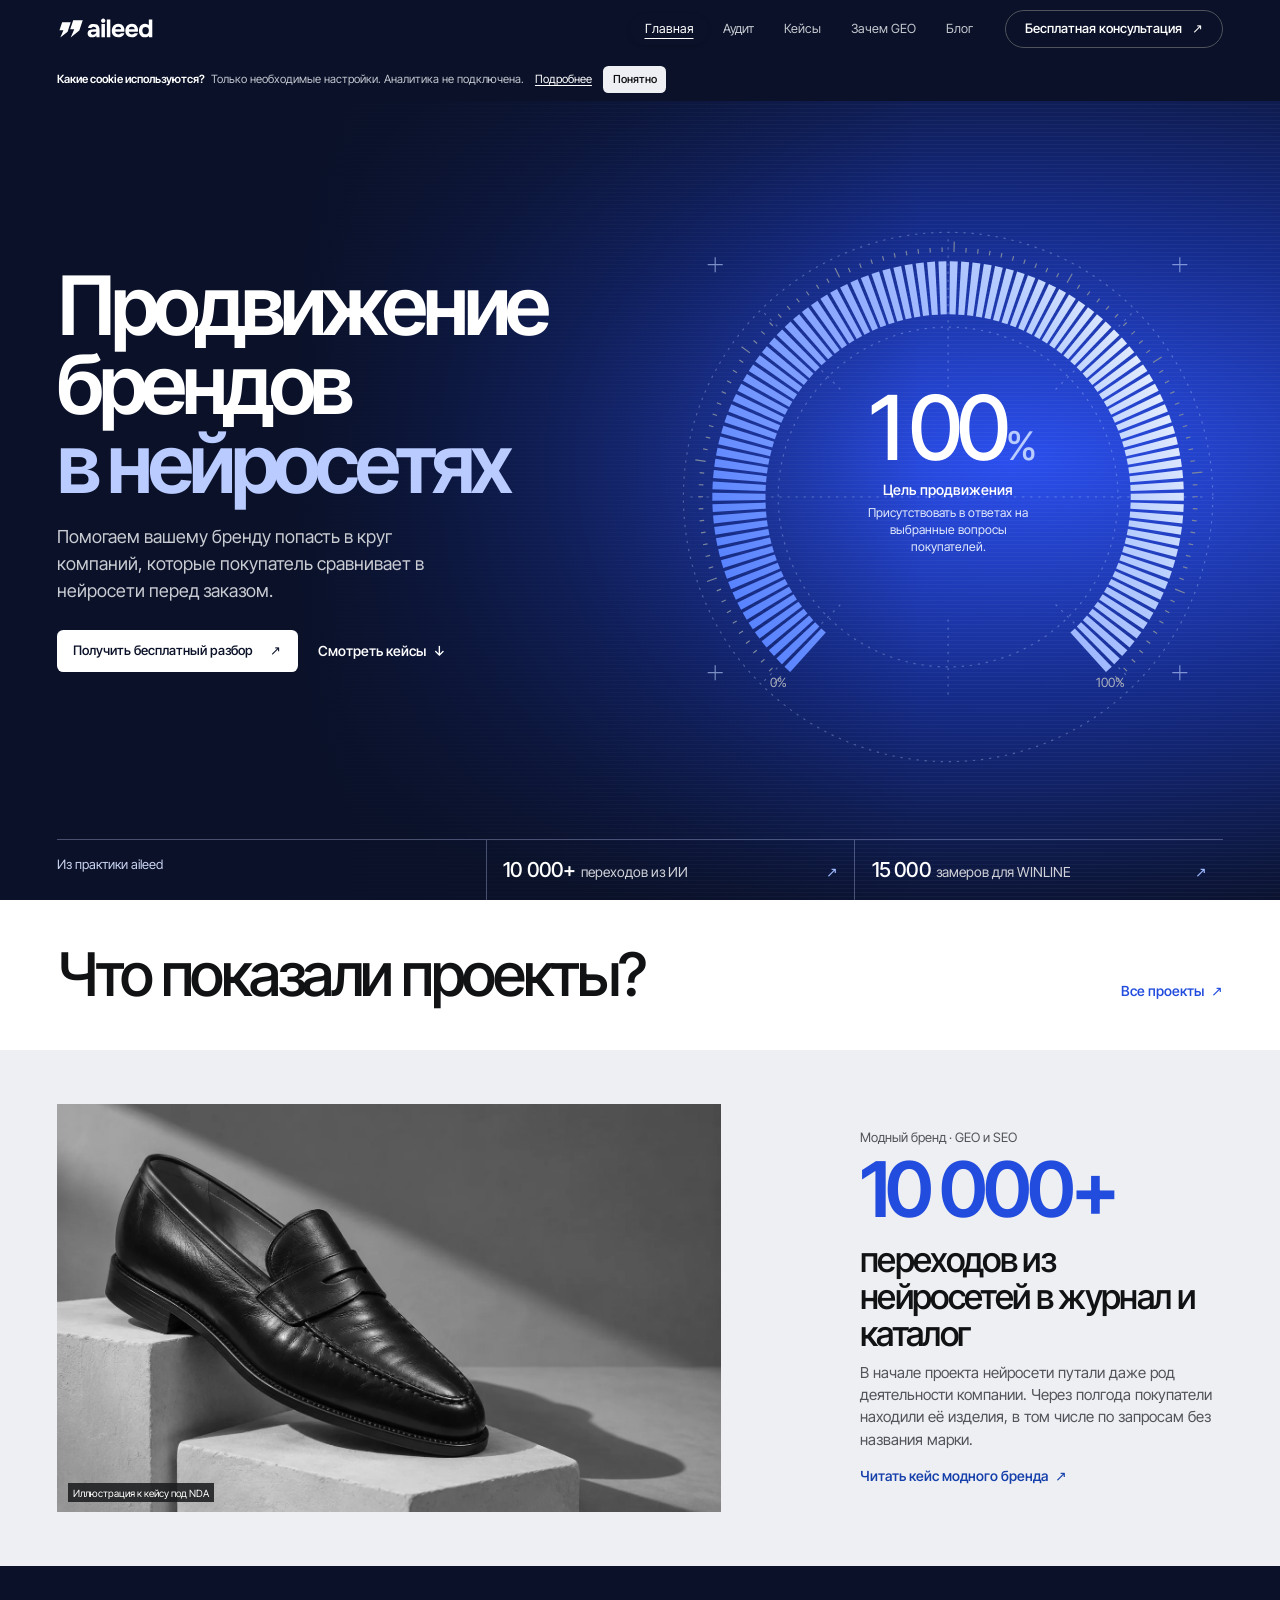
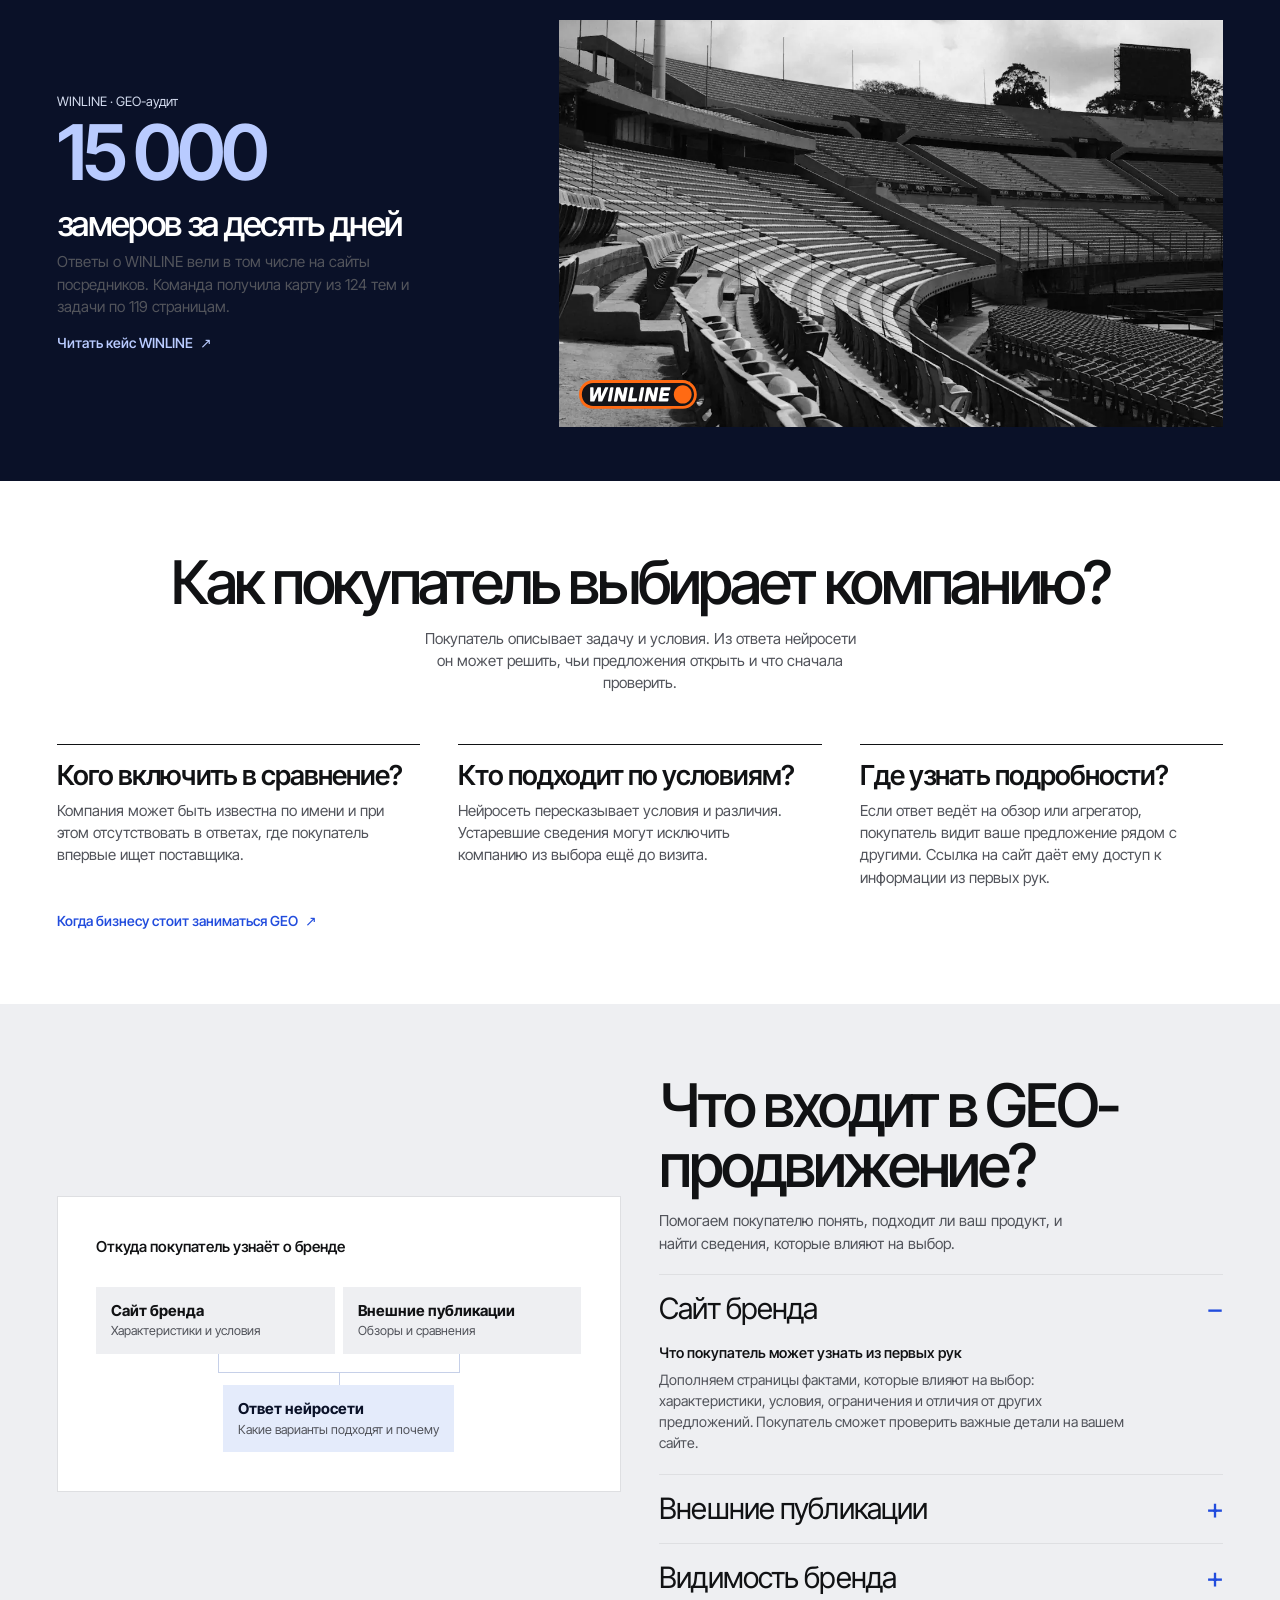
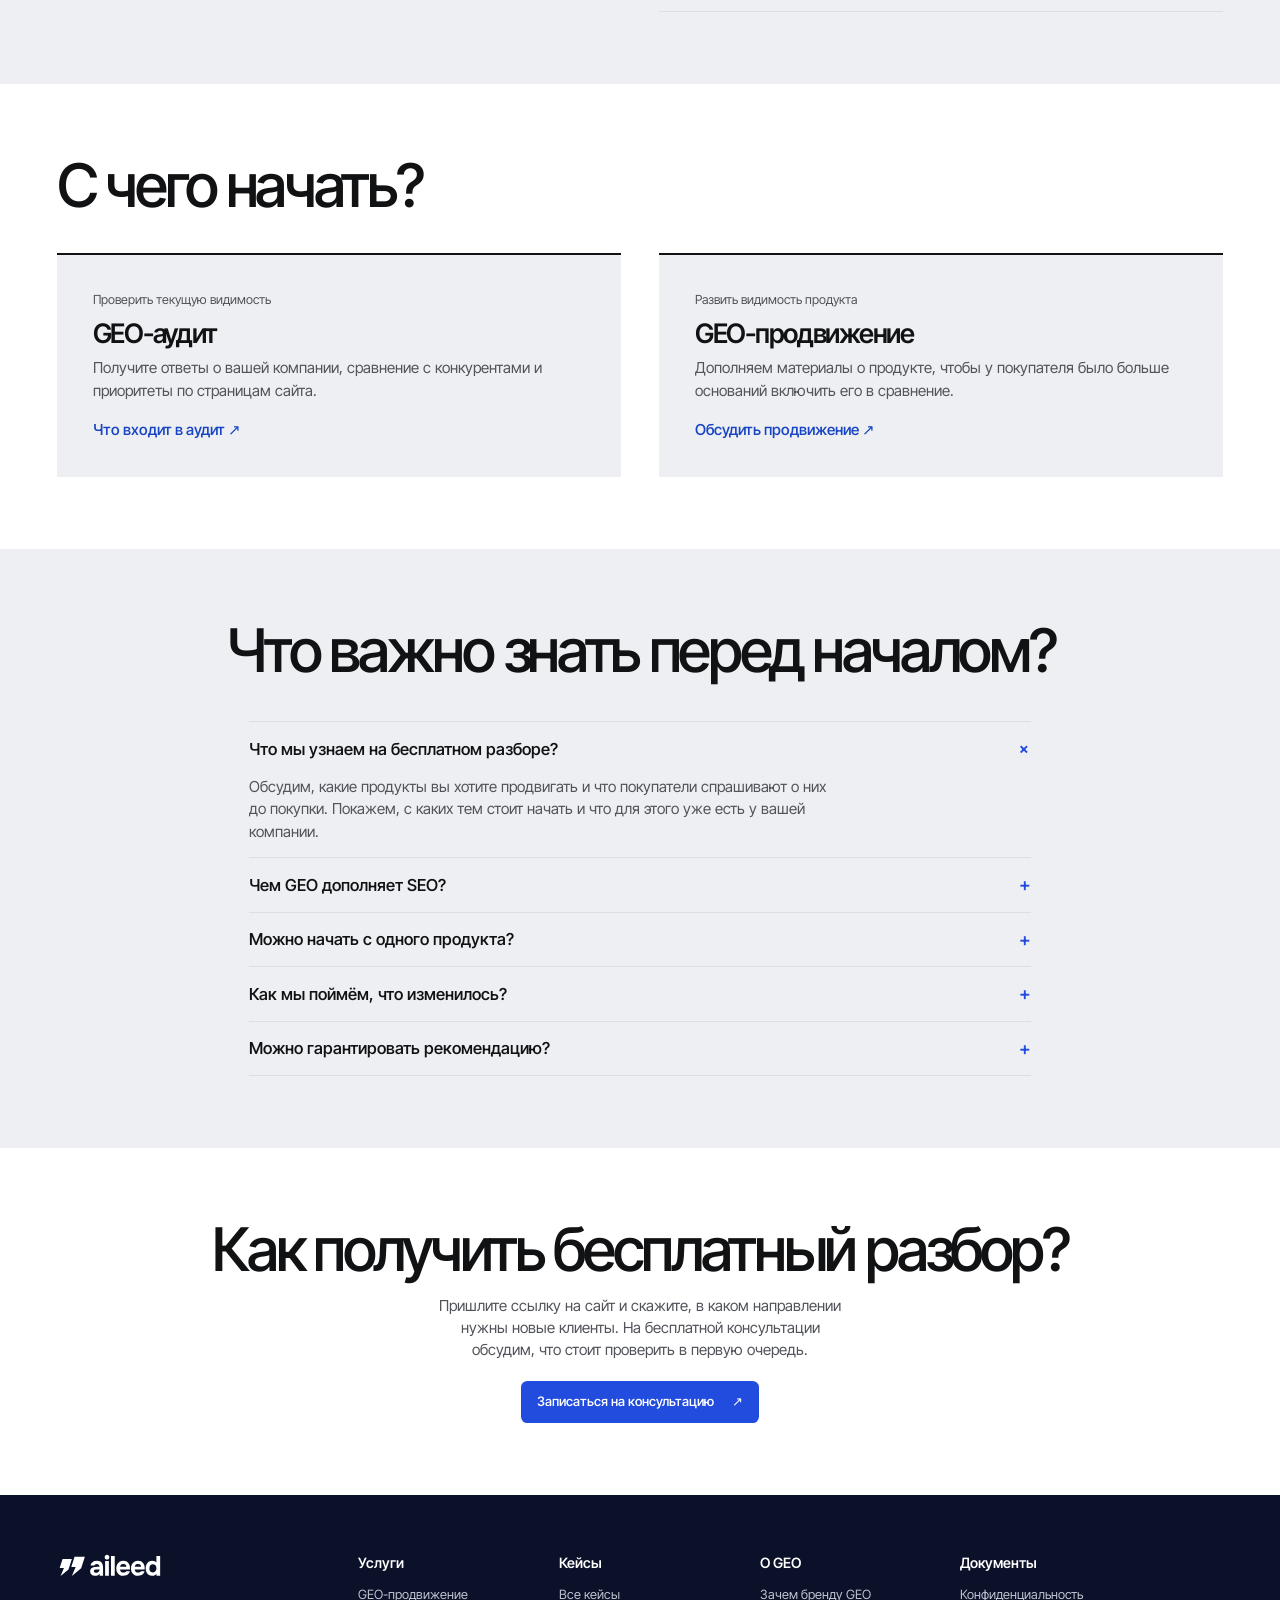
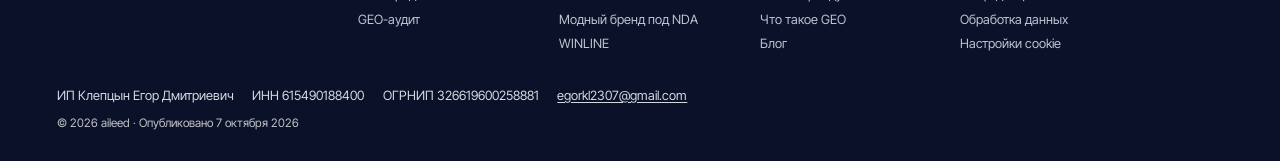
==== commit c88ffc5e: "feat(site): Refine layouts and expand the audit sample Use quieter section backgrounds and varied co" ====
--- a/index.html
+++ b/index.html
@@ -25,7 +25,7 @@
 <meta name="twitter:card" content="summary_large_image">
 <link rel="icon" type="image/svg+xml" href="assets/mark.svg?v=1570c9bbff2b">
 <link rel="stylesheet" href="assets/paper.css?v=c9712f9f808a">
-<link rel="stylesheet" href="assets/agency.css?v=ccd63d7e8ec8">
+<link rel="stylesheet" href="assets/agency.css?v=84827609ea70">
 <script type="application/ld+json">{"@context": "https://schema.org", "@type": "Organization", "@id": "https://egi411.github.io/geo-audit/#org", "name": "aileed", "description": "Агентство GEO-продвижения и аудита видимости брендов в нейросетях.", "legalName": "ИП КЛЕПЦЫН ЕГОР ДМИТРИЕВИЧ", "taxID": "615490188400", "email": "egorkl2307@gmail.com", "identifier": {"@type": "PropertyValue", "propertyID": "ОГРНИП", "value": "326619600258881"}, "url": "https://egi411.github.io/geo-audit/", "logo": "https://egi411.github.io/geo-audit/assets/aileed-logo.svg?v=c0b8e38cba22"}</script>
 <script type="application/ld+json">{"@context": "https://schema.org", "@type": "WebSite", "@id": "https://egi411.github.io/geo-audit/#website", "name": "aileed", "url": "https://egi411.github.io/geo-audit/", "inLanguage": "ru-RU", "publisher": {"@id": "https://egi411.github.io/geo-audit/#org"}}</script>
 <script type="application/ld+json">{"@context": "https://schema.org", "@type": "WebPage", "@id": "https://egi411.github.io/geo-audit/#page", "url": "https://egi411.github.io/geo-audit/", "name": "GEO-продвижение брендов в нейросетях | aileed", "description": "GEO-продвижение для бизнеса в России. Помогаем брендам появляться в ответах нейросетей, когда покупатели ищут товары и услуги. Кейсы и бесплатный разбор.", "inLanguage": "ru-RU", "author": {"@id": "https://egi411.github.io/geo-audit/#org"}, "publisher": {"@id": "https://egi411.github.io/geo-audit/#org"}, "datePublished": "2026-10-07", "dateModified": "2026-11-26", "isPartOf": {"@id": "https://egi411.github.io/geo-audit/#website"}, "mainEntity": {"@id": "https://egi411.github.io/geo-audit/#service"}}</script>
@@ -237,7 +237,7 @@
 </section>
 <section class="front-projects" id="projects">
     <header class="wrap section-top">
-<h2>Кейсы</h2>
+<h2>Что показали проекты?</h2>
 <a class="front-link" href="cases/">Все проекты <span aria-hidden="true">↗</span>
 </a>
 </header>
@@ -280,12 +280,10 @@
 </section>
 <section class="buyer-section" id="demand">
 <div class="wrap buyer-layout">
-    <div class="buyer-intro">
-<h2>Выбор начинается до визита на сайт</h2>
-    <p>Когда покупатель ещё не знает названия компании, он описывает задачу и свои условия. Ответ нейросети может определить, чьи предложения он откроет.</p>
-    <a class="front-link" href="why-geo/">Когда бизнесу стоит заниматься GEO <span aria-hidden="true">↗</span>
-</a>
-</div>
+    <header class="buyer-intro">
+<h2>Как покупатель выбирает компанию?</h2>
+    <p>Покупатель описывает задачу и условия. Из ответа нейросети он может решить, чьи предложения открыть и что сначала проверить.</p>
+</header>
     <dl class="buyer-decisions">
     <div>
 <dt>Кого включить в сравнение?</dt>
@@ -300,14 +298,33 @@
 <dd>Если ответ ведёт на обзор или агрегатор, покупатель видит ваше предложение рядом с другими. Ссылка на сайт даёт ему доступ к информации из первых рук.</dd>
 </div>
     </dl>
+<a class="front-link" href="why-geo/">Когда бизнесу стоит заниматься GEO <span aria-hidden="true">↗</span>
+</a>
 </div>
 </section>
 <section id="scope" class="scope-section">
 <div class="wrap scope-layout">
 <header>
-    <h2>Что входит в продвижение</h2>
-<p>Работаем с официальным сайтом и публикациями о бренде. Показываем, какие изменения видны покупателю в ответах нейросетей.</p>
+    <h2>Что входит в GEO-продвижение?</h2>
+<p>Помогаем покупателю понять, подходит ли ваш продукт, и найти сведения, которые влияют на выбор.</p>
 </header>
+    <figure class="scope-figure">
+<figcaption>Откуда покупатель узнаёт о бренде</figcaption>
+    <ul>
+<li>
+<strong>Сайт бренда</strong>
+<span>Характеристики и условия</span>
+</li>
+    <li>
+<strong>Внешние публикации</strong>
+<span>Обзоры и сравнения</span>
+</li>
+</ul>
+    <div class="scope-result">
+<strong>Ответ нейросети</strong>
+<span>Какие варианты подходят и почему</span>
+</div>
+</figure>
     <div class="scope-items">
 <details name="scope-item" open>
 <summary>Сайт бренда</summary>
@@ -335,7 +352,7 @@
 </section>
 <section class="choice-section" id="offers">
 <div class="wrap choice-layout">
-<h2>С чего начать</h2>
+<h2>С чего начать?</h2>
     <div class="choice-links" id="from-answer">
 <a href="audit/">
 <p class="offer-intent">Проверить текущую видимость</p>
@@ -354,7 +371,7 @@
 </section>
 <section class="front-questions" id="faq">
 <div class="wrap faq-layout">
-    <h2>Перед началом работы</h2>
+    <h2>Что важно знать перед началом?</h2>
 <div class="question-list">
 <details open>
 <summary>Что мы узнаем на бесплатном разборе?</summary>
@@ -392,7 +409,7 @@
 <section class="front-invite" id="brief">
 <div class="wrap invite-layout">
 <div>
-    <h2>Выберите продукт для разбора</h2>
+    <h2>Как получить бесплатный разбор?</h2>
 <p>Пришлите ссылку на сайт и скажите, в каком направлении нужны новые клиенты. На бесплатной консультации обсудим, что стоит проверить в первую очередь.</p>
 </div>
     <a class="btn primary" href="mailto:egorkl2307@gmail.com?subject=%D0%97%D0%B0%D1%8F%D0%B2%D0%BA%D0%B0%20%D0%BD%D0%B0%20%D0%B1%D0%B5%D1%81%D0%BF%D0%BB%D0%B0%D1%82%D0%BD%D1%83%D1%8E%20%D0%BA%D0%BE%D0%BD%D1%81%D1%83%D0%BB%D1%8C%D1%82%D0%B0%D1%86%D0%B8%D1%8E&amp;body=%D0%97%D0%B4%D1%80%D0%B0%D0%B2%D1%81%D1%82%D0%B2%D1%83%D0%B9%D1%82%D0%B5%21%20%D0%A5%D0%BE%D1%87%D1%83%20%D0%B7%D0%B0%D0%BF%D0%B8%D1%81%D0%B0%D1%82%D1%8C%D1%81%D1%8F%20%D0%BD%D0%B0%20%D0%B1%D0%B5%D1%81%D0%BF%D0%BB%D0%B0%D1%82%D0%BD%D1%83%D1%8E%20%D0%BA%D0%BE%D0%BD%D1%81%D1%83%D0%BB%D1%8C%D1%82%D0%B0%D1%86%D0%B8%D1%8E.%0A%0A%D0%A1%D0%B0%D0%B9%D1%82%3A%20%0A%D0%9F%D1%80%D0%BE%D0%B4%D1%83%D0%BA%D1%82%20%D0%B8%D0%BB%D0%B8%20%D1%83%D1%81%D0%BB%D1%83%D0%B3%D0%B0%20%D0%B4%D0%BB%D1%8F%20%D0%BF%D1%80%D0%BE%D0%B4%D0%B2%D0%B8%D0%B6%D0%B5%D0%BD%D0%B8%D1%8F%3A%20" data-open-brief>Записаться на консультацию <span aria-hidden="true">↗</span>
--- a/assets/agency.css
+++ b/assets/agency.css
@@ -233,54 +233,43 @@
   letter-spacing: -0.055em;
   font-weight: 520;
 }
-.buyer-section { background: var(--mist); }
-.choice-section { background: white; }
-.front-questions { background: var(--paper-blue); }
-.buyer-layout,
-.scope-layout,
-.faq-layout,
+.buyer-section,
+.choice-section,
+.front-invite { background: white; }
+.scope-section,
+.front-questions { background: var(--paper-gray); }
+.buyer-intro,
+.faq-layout > h2,
 .invite-layout {
-  display: grid;
-  grid-template-columns: var(--columns);
+  text-align: center;
+}
+.buyer-intro p {
+  max-width: 48ch;
+  margin: 1rem auto 0;
+  color: var(--sub);
+}
+.buyer-decisions {
+  display: grid;
+  grid-template-columns: repeat(3, minmax(0, 1fr));
   gap: var(--gap);
-  align-items: start;
-}
-.buyer-intro,
-.scope-layout header,
-.faq-layout h2,
-.invite-layout > div {
-  grid-column: 1/7;
-  max-width: 16ch;
-}
-.buyer-decisions,
-.scope-items,
-.faq-layout .question-list {
-  grid-column: 7/-1;
-}
-.buyer-intro {
-  max-width: 34rem;
-}
-.buyer-intro p {
-  margin: 1rem 0 1.25rem;
-  max-width: 41ch;
+  margin-block: clamp(1.75rem, 5.5svh, 4rem) 1.45rem;
+}
+.buyer-decisions > div {
+  padding-top: 1.05rem;
+  border-top: 1px solid var(--ink);
+}
+.buyer-decisions dt {
+  font-size: clamp(1.3rem, 2.15vw, 2.15rem);
+  font-weight: 580;
+  line-height: 1.1;
+  letter-spacing: -0.034em;
+}
+.buyer-decisions dd {
+  margin-top: .65rem;
   color: var(--sub);
-}
-.buyer-intro .front-link { color: var(--blue); }
-.buyer-decisions > div {
-  display: grid;
-  grid-template-columns: minmax(0, 0.86fr) minmax(0, 1fr);
-  gap: 1.15rem;
-  padding-block: 1.1rem;
-  border-top: 1px solid var(--blue-rule);
-}
-.buyer-decisions > div:last-child { border-bottom: 1px solid var(--blue-rule); }
-.buyer-decisions dt {
-  font-size: clamp(1.2rem, 2vw, 1.85rem);
-  font-weight: 570;
-  line-height: 1.14;
-  letter-spacing: -0.028em;
-}
-.buyer-decisions dd { color: var(--sub); }
+  max-width: 38ch;
+}
+.buyer-layout > .front-link { color: var(--blue); }
 .front-cover ~ .front-projects { padding: 0; }
 .front-projects { background: white; }
 .section-top {
@@ -381,28 +370,83 @@
   margin-top: 1.05rem;
   color: #153fab;
 }
-.scope-section {
-  background: var(--night);
-}
-.front-cover ~ .scope-section {
-  color: #fff;
-}
-.scope-layout header {
-  max-width: 32rem;
-}
+.scope-layout {
+  display: grid;
+  grid-template-columns: var(--columns);
+  grid-template-rows: min-content 1fr;
+  align-items: start;
+  gap: 1.35rem var(--gap);
+}
+.scope-layout header,
+.scope-items {
+  grid-column: 7/-1;
+}
+.scope-layout header h2 { max-width: 14ch; }
 .scope-layout header > p,
 .invite-layout p {
-  max-width: 40ch;
-  margin-top: 1.1rem;
-  color: #c5c9d2;
+  max-width: 45ch;
+  margin-top: 1rem;
+  color: var(--sub);
+}
+.scope-figure {
+  grid-column: 1/7;
+  grid-row: 1/3;
+  align-self: center;
+  background: white;
+  border: 1px solid var(--rule);
+  padding: clamp(1rem, 3vw, 2.8rem);
+}
+.scope-figure figcaption {
+  font-weight: 560;
+  margin-bottom: clamp(1rem, 3vw, 2rem);
+}
+.scope-figure ul {
+  position: relative;
+  display: grid;
+  grid-template-columns: var(--halves);
+  gap: .55rem;
+  list-style: none;
+  margin: 0;
+  padding: 0 0 1.35rem;
+}
+.scope-figure ul::after {
+  content: "";
+  position: absolute;
+  inset: auto 25% 0;
+  height: 1.35rem;
+  border: 1px solid var(--blue-rule);
+  border-top: 0;
+}
+.scope-figure li,
+.scope-result {
+  display: grid;
+  gap: .2rem;
+  padding: clamp(.55rem, 1.2vw, 1.05rem);
+  line-height: 1.25;
+}
+.scope-figure li { background: var(--paper-gray); }
+.scope-figure span { color: var(--sub); font-size: .88rem; }
+.scope-result {
+  position: relative;
+  width: fit-content;
+  max-width: 100%;
+  margin: .85rem auto 0;
+  background: var(--paper-blue);
+  color: var(--blue-black);
+}
+.scope-result::before {
+  content: "";
+  position: absolute;
+  bottom: 100%;
+  left: 50%;
+  height: .85rem;
+  border-left: 1px solid var(--blue-rule);
 }
 .scope-items details {
-  border-top: 1px solid #40444c;
-  padding-block: 0.9rem;
-}
-.scope-items details:last-child {
-  border-bottom: 1px solid #40444c;
-}
+  border-top: 1px solid var(--rule);
+  padding-block: .85rem;
+}
+.scope-items details:last-child { border-bottom: 1px solid var(--rule); }
 .scope-items summary {
   list-style: none;
   display: flex;
@@ -416,7 +460,7 @@
 }
 .scope-items summary::after {
   content: "+";
-  color: #9db6ff;
+  color: var(--blue);
 }
 .scope-items [open] summary::after {
   content: "−";
@@ -433,40 +477,26 @@
 }
 .scope-items p {
   font-size: 1rem;
-  color: #c5c9d2;
+  color: var(--sub);
   margin-top: 0.4rem;
 }
-.choice-layout {
-  display: grid;
-  grid-template-columns: var(--columns);
+.choice-layout > h2 { margin-bottom: clamp(1.2rem, 4vw, 2.6rem); }
+.choice-links {
+  display: grid;
+  grid-template-columns: var(--halves);
   gap: var(--gap);
-}
-.choice-layout > h2 {
-  grid-column: 1/5;
-}
-.choice-links {
-  grid-column: 5/-1;
-  display: grid;
-  grid-template-columns: repeat(2, minmax(0, 1fr));
-  gap: 1px;
-  background: var(--blue-rule);
 }
 .choice-links a {
   display: flex;
   flex-direction: column;
   text-decoration: none;
   color: var(--ink);
-  background: var(--mist);
-  padding: clamp(1.2rem, 2.4vw, 2.4rem);
+  background: var(--paper-gray);
+  border-top: 2px solid var(--ink);
+  padding: clamp(1.2rem, 2.8vw, 2.6rem);
   transition: background .2s;
 }
-.choice-links a:last-child {
-  background: var(--blue-dark);
-  color: white;
-}
 .choice-links a:hover { background: var(--paper-blue); }
-.choice-links a:last-child:hover { background: var(--blue-black); }
-.choice-links a:last-child :is(p, span) { color: #e0e8ff; }
 .choice-links .offer-intent {
   margin: 0 0 .7rem;
   font-size: .88rem;
@@ -487,7 +517,10 @@
 .choice-links a:hover span {
   text-decoration: underline;
 }
-.faq-layout h2 { max-width: 11ch; }
+.faq-layout .question-list {
+  max-width: 55rem;
+  margin: clamp(1.2rem, 4vw, 2.8rem) auto 0;
+}
 .front-questions .question-list summary {
   font-size: 1.16rem;
 }
@@ -495,22 +528,12 @@
   max-width: 65ch;
 }
 
-.front-cover ~ .front-invite {
-  background: var(--blue-dark);
+.invite-layout > div { margin-inline: auto; }
+.invite-layout p { margin-inline: auto; }
+.invite-layout .primary {
+  margin-top: 1.35rem;
+  background: var(--blue);
   color: white;
-}
-.invite-layout {
-  align-items: center;
-}
-.invite-layout > div {
-  max-width: 44rem;
-  grid-column: 1/9;
-}
-.invite-layout .primary {
-  grid-column: 9/-1;
-  justify-self: end;
-  background: white;
-  color: #101113;
 }
 @media (min-width: 761px) and (max-width: 1000px) {
   .cover-copy h1 {
@@ -575,34 +598,26 @@
   .cover-foot strong { font-size: 1.25rem; }
   .cover-foot a span { grid-column: 1/-1; grid-row: 2; }
   .cover-foot a i { grid-column: 2; grid-row: 1; }
-  .buyer-layout,
-  .scope-layout,
-  .choice-layout,
-  .faq-layout,
-  .invite-layout {
+  .scope-layout {
     grid-template-columns: minmax(0, 1fr);
-    gap: 1.5rem;
-  }
-  .buyer-layout > *,
-  .scope-layout > *,
-  .choice-layout > *,
-  .faq-layout > *,
-  .invite-layout > *,
-  .invite-layout .primary {
+    grid-template-rows: auto;
+  }
+  .scope-layout > :is(header, .scope-figure, .scope-items) {
     grid-column: 1;
-    justify-self: start;
-  }
-  .scope-items,
-  .faq-layout .question-list,
-  .choice-links {
-    width: 100%;
-  }
+    grid-row: auto;
+  }
+  .scope-layout header h2 { max-width: none; }
+  .buyer-intro,
+  .faq-layout > h2,
+  .invite-layout { text-align: left; }
+  .buyer-intro p,
+  .invite-layout p { margin-inline: 0; }
+  .buyer-decisions { grid-template-columns: minmax(0, 1fr); gap: 1.2rem; }
   .project-spread { grid-template-columns: minmax(0, 1fr); gap: 1.2rem; }
   .project-spread :is(.project-picture, .project-description),
   .project-winline .project-spread :is(.project-picture, .project-description) {
     grid-column: 1; grid-row: auto;
   }
-  .buyer-decisions > div { grid-template-columns: minmax(0, 1fr); gap: .4rem; }
   .project-picture { aspect-ratio: 1.7; }
   .front-cover ~ section h2 {
     font-size: clamp(2.25rem, 7vw, 3.5rem);
@@ -611,7 +626,7 @@
 @media (max-width: 480px) {
   .choice-links {
     grid-template-columns: minmax(0, 1fr);
-    gap: 1px;
+    gap: .9rem;
   }
   .front-actions {
     gap: 0.8rem 1rem;
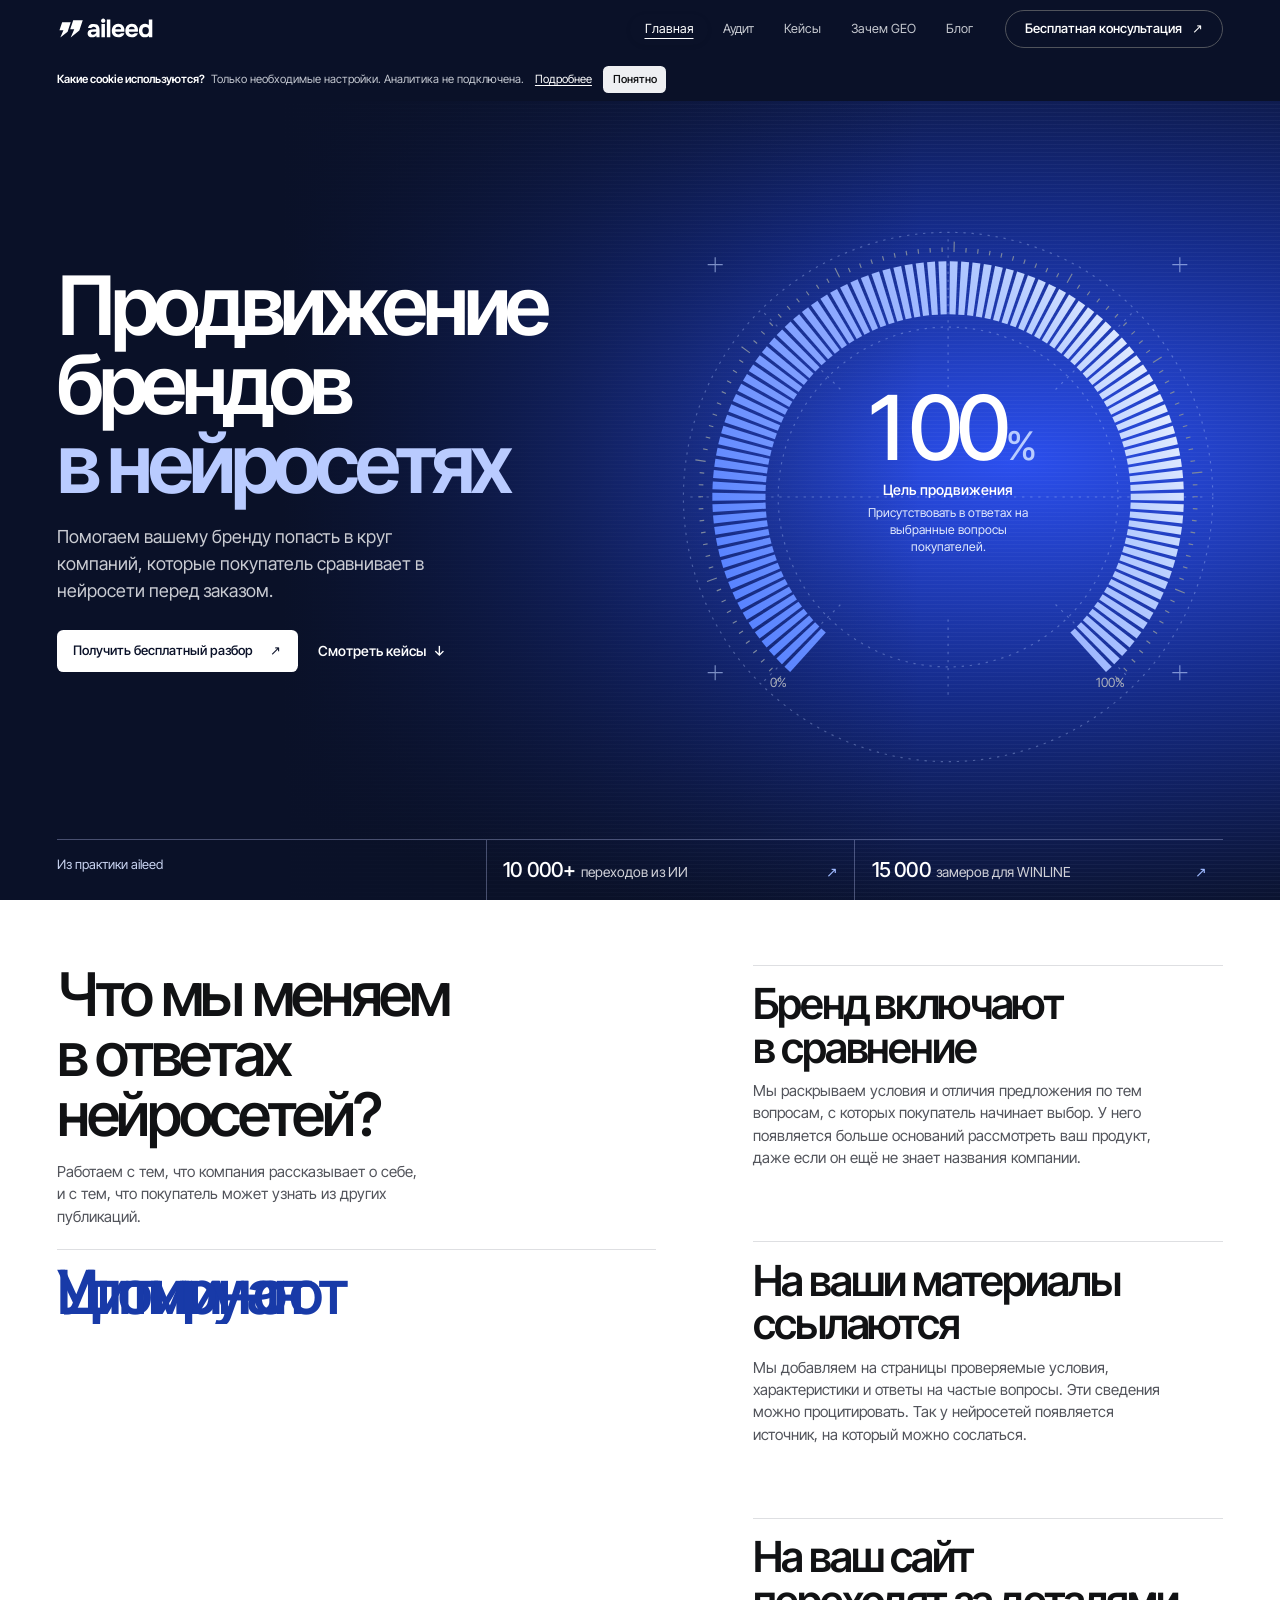
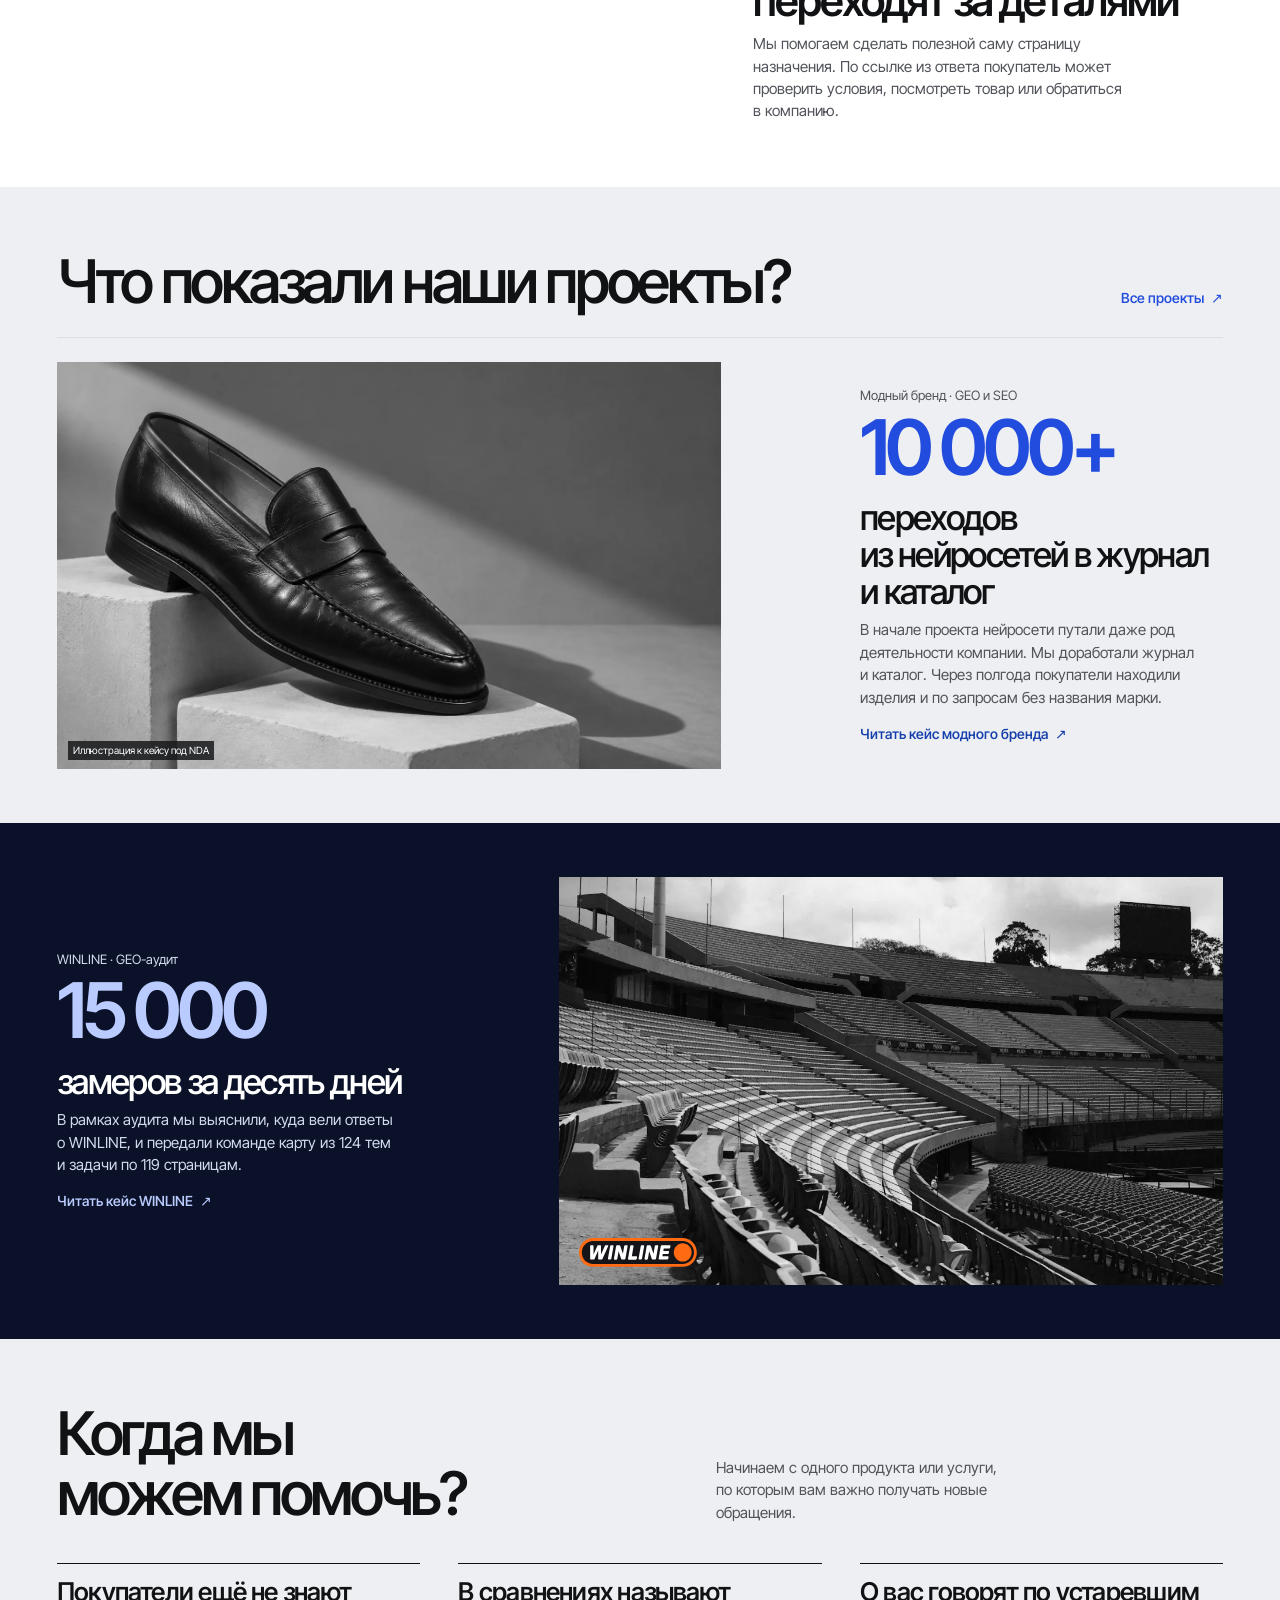
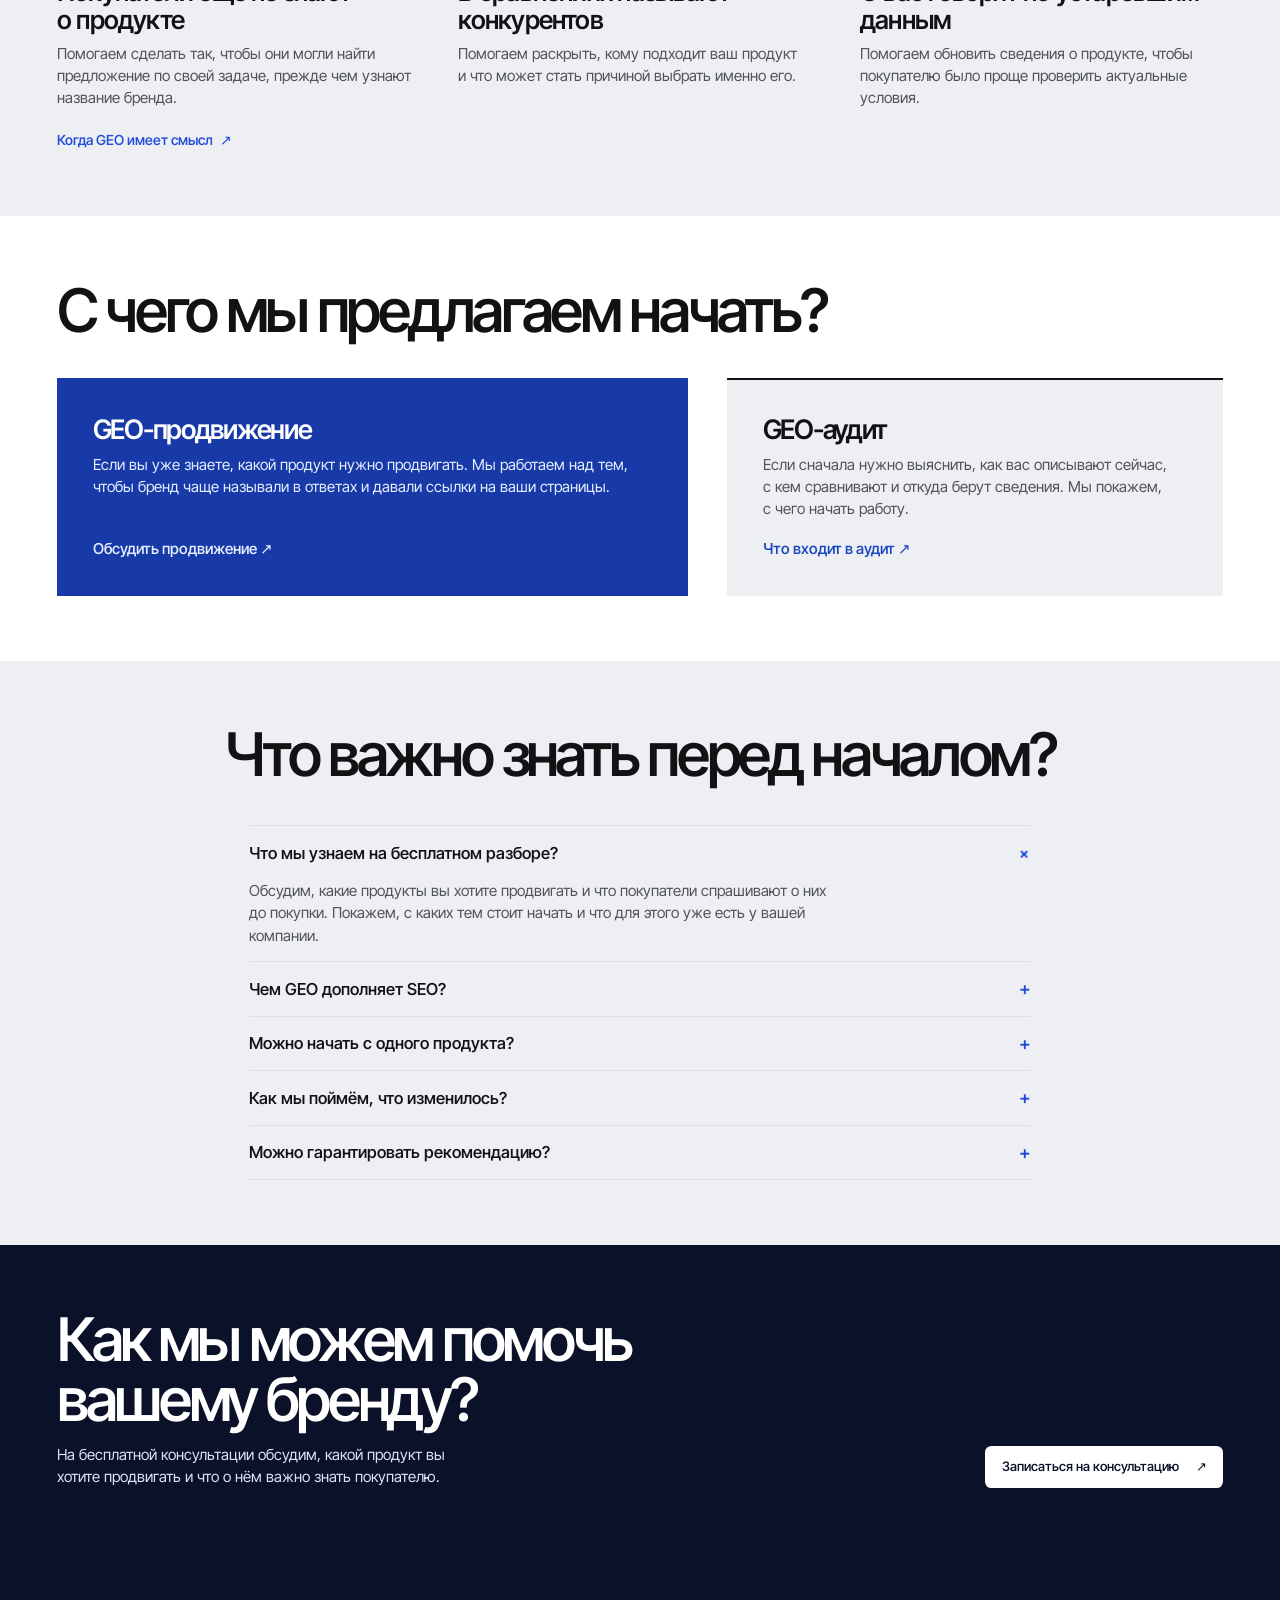
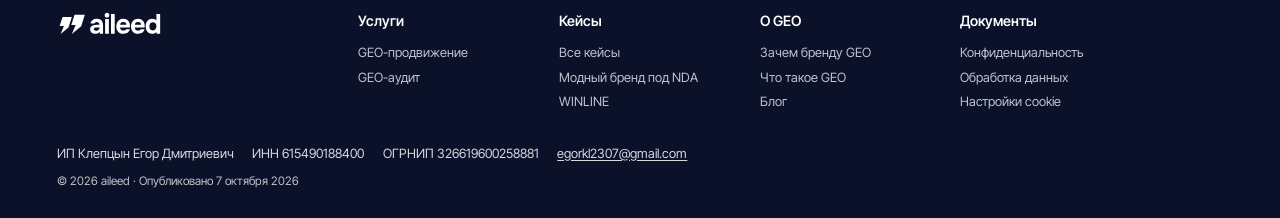
==== commit 8dd2c209: "feat(site): Redesign the GEO promotion homepage Restore the visibility goal cover and explain change" ====
--- a/index.html
+++ b/index.html
@@ -4,7 +4,7 @@
 <meta charset="utf-8">
 <meta name="viewport" content="width=device-width,initial-scale=1">
 <title>GEO-продвижение брендов в нейросетях | aileed</title>
-<meta name="description" content="GEO-продвижение для бизнеса в России. Помогаем брендам появляться в ответах нейросетей, когда покупатели ищут товары и услуги. Кейсы и бесплатный разбор.">
+<meta name="description" content="Продвигаем бренды в нейросетях. Работаем над упоминаниями, цитированием и ссылками в ответах о ваших товарах и услугах. Кейсы и бесплатный разбор.">
 <meta name="author" content="aileed">
 <meta name="datePublished" content="2026-10-07">
 <meta name="dateModified" content="2026-11-26">
@@ -13,7 +13,7 @@
 <link rel="canonical" href="https://egi411.github.io/geo-audit/">
 <link rel="describedby" type="text/plain" href="https://egi411.github.io/geo-audit/llms.txt">
 <meta property="og:title" content="GEO-продвижение брендов в нейросетях | aileed">
-<meta property="og:description" content="GEO-продвижение для бизнеса в России. Помогаем брендам появляться в ответах нейросетей, когда покупатели ищут товары и услуги. Кейсы и бесплатный разбор.">
+<meta property="og:description" content="Продвигаем бренды в нейросетях. Работаем над упоминаниями, цитированием и ссылками в ответах о ваших товарах и услугах. Кейсы и бесплатный разбор.">
 <meta property="og:url" content="https://egi411.github.io/geo-audit/">
 <meta property="og:site_name" content="aileed">
 <meta property="og:locale" content="ru_RU">
@@ -25,17 +25,17 @@
 <meta name="twitter:card" content="summary_large_image">
 <link rel="icon" type="image/svg+xml" href="assets/mark.svg?v=1570c9bbff2b">
 <link rel="stylesheet" href="assets/paper.css?v=c9712f9f808a">
-<link rel="stylesheet" href="assets/agency.css?v=84827609ea70">
+<link rel="stylesheet" href="assets/agency.css?v=cbe759724222">
 <script type="application/ld+json">{"@context": "https://schema.org", "@type": "Organization", "@id": "https://egi411.github.io/geo-audit/#org", "name": "aileed", "description": "Агентство GEO-продвижения и аудита видимости брендов в нейросетях.", "legalName": "ИП КЛЕПЦЫН ЕГОР ДМИТРИЕВИЧ", "taxID": "615490188400", "email": "egorkl2307@gmail.com", "identifier": {"@type": "PropertyValue", "propertyID": "ОГРНИП", "value": "326619600258881"}, "url": "https://egi411.github.io/geo-audit/", "logo": "https://egi411.github.io/geo-audit/assets/aileed-logo.svg?v=c0b8e38cba22"}</script>
 <script type="application/ld+json">{"@context": "https://schema.org", "@type": "WebSite", "@id": "https://egi411.github.io/geo-audit/#website", "name": "aileed", "url": "https://egi411.github.io/geo-audit/", "inLanguage": "ru-RU", "publisher": {"@id": "https://egi411.github.io/geo-audit/#org"}}</script>
-<script type="application/ld+json">{"@context": "https://schema.org", "@type": "WebPage", "@id": "https://egi411.github.io/geo-audit/#page", "url": "https://egi411.github.io/geo-audit/", "name": "GEO-продвижение брендов в нейросетях | aileed", "description": "GEO-продвижение для бизнеса в России. Помогаем брендам появляться в ответах нейросетей, когда покупатели ищут товары и услуги. Кейсы и бесплатный разбор.", "inLanguage": "ru-RU", "author": {"@id": "https://egi411.github.io/geo-audit/#org"}, "publisher": {"@id": "https://egi411.github.io/geo-audit/#org"}, "datePublished": "2026-10-07", "dateModified": "2026-11-26", "isPartOf": {"@id": "https://egi411.github.io/geo-audit/#website"}, "mainEntity": {"@id": "https://egi411.github.io/geo-audit/#service"}}</script>
-<script type="application/ld+json">{"@context": "https://schema.org", "@type": "Service", "@id": "https://egi411.github.io/geo-audit/#service", "name": "GEO-продвижение брендов", "provider": {"@id": "https://egi411.github.io/geo-audit/#org"}, "areaServed": {"@type": "Country", "name": "Россия"}, "url": "https://egi411.github.io/geo-audit/", "description": "GEO-продвижение для бизнеса в России. Помогаем брендам появляться в ответах нейросетей, когда покупатели ищут товары и услуги. Кейсы и бесплатный разбор."}</script>
-<script type="application/ld+json">{"@context": "https://schema.org", "@type": "FAQPage", "@id": "https://egi411.github.io/geo-audit/#faq", "isPartOf": {"@id": "https://egi411.github.io/geo-audit/#page"}, "mainEntity": [{"@type": "Question", "name": "Что мы узнаем на бесплатном разборе?", "acceptedAnswer": {"@type": "Answer", "text": "Обсудим, какие продукты вы хотите продвигать и что покупатели спрашивают о них до покупки. Покажем, с каких тем стоит начать и что для этого уже есть у вашей компании."}}, {"@type": "Question", "name": "Чем GEO дополняет SEO?", "acceptedAnswer": {"@type": "Answer", "text": "В поиске покупатель открывает несколько страниц и сравнивает предложения. В диалоге он может сначала выбрать компании по ответу нейросети, а уже потом зайти на сайт. GEO помогает бренду стать заметным на этом этапе."}}, {"@type": "Question", "name": "Можно начать с одного продукта?", "acceptedAnswer": {"@type": "Answer", "text": "Да. Подойдёт и отдельная услуга, и товарная категория. Выберите направление, в котором сейчас важнее всего привлечь новых покупателей. Его и обсудим на первом разборе."}}, {"@type": "Question", "name": "Как мы поймём, что изменилось?", "acceptedAnswer": {"@type": "Answer", "text": "Вы увидите, в каких сравнениях появился бренд, точнее ли нейросети описывают продукт и куда ведут ссылки. Переходы и обращения оценивают отдельно по данным сайта и отдела продаж."}}, {"@type": "Question", "name": "Можно гарантировать рекомендацию?", "acceptedAnswer": {"@type": "Answer", "text": "Нейросети сами выбирают, какие компании назвать. До начала работ согласуем, какие изменения важны для вашего бизнеса и по каким признакам можно будет их проверить."}}]}</script>
+<script type="application/ld+json">{"@context": "https://schema.org", "@type": "WebPage", "@id": "https://egi411.github.io/geo-audit/#page", "url": "https://egi411.github.io/geo-audit/", "name": "GEO-продвижение брендов в нейросетях | aileed", "description": "Продвигаем бренды в нейросетях. Работаем над упоминаниями, цитированием и ссылками в ответах о ваших товарах и услугах. Кейсы и бесплатный разбор.", "inLanguage": "ru-RU", "author": {"@id": "https://egi411.github.io/geo-audit/#org"}, "publisher": {"@id": "https://egi411.github.io/geo-audit/#org"}, "datePublished": "2026-10-07", "dateModified": "2026-11-26", "isPartOf": {"@id": "https://egi411.github.io/geo-audit/#website"}, "mainEntity": {"@id": "https://egi411.github.io/geo-audit/#service"}}</script>
+<script type="application/ld+json">{"@context": "https://schema.org", "@type": "Service", "@id": "https://egi411.github.io/geo-audit/#service", "name": "GEO-продвижение брендов", "provider": {"@id": "https://egi411.github.io/geo-audit/#org"}, "areaServed": {"@type": "Country", "name": "Россия"}, "url": "https://egi411.github.io/geo-audit/", "description": "Продвигаем бренды в нейросетях. Работаем над упоминаниями, цитированием и ссылками в ответах о ваших товарах и услугах. Кейсы и бесплатный разбор."}</script>
+<script type="application/ld+json">{"@context": "https://schema.org", "@type": "FAQPage", "@id": "https://egi411.github.io/geo-audit/#faq", "isPartOf": {"@id": "https://egi411.github.io/geo-audit/#page"}, "mainEntity": [{"@type": "Question", "name": "Что мы узнаем на бесплатном разборе?", "acceptedAnswer": {"@type": "Answer", "text": "Обсудим, какие продукты вы хотите продвигать и что покупатели спрашивают о них до покупки. Покажем, с каких тем стоит начать и что для этого уже есть у вашей компании."}}, {"@type": "Question", "name": "Чем GEO дополняет SEO?", "acceptedAnswer": {"@type": "Answer", "text": "В поиске покупатель открывает несколько страниц и сравнивает предложения. В диалоге он может сначала выбрать компании по ответу нейросети, а уже потом зайти на сайт. GEO помогает бренду стать заметным на этом этапе."}}, {"@type": "Question", "name": "Можно начать с одного продукта?", "acceptedAnswer": {"@type": "Answer", "text": "Да. Подойдёт и отдельная услуга, и товарная категория. Выберите направление, в котором сейчас важнее всего привлечь новых покупателей. Его и обсудим на первом разборе."}}, {"@type": "Question", "name": "Как мы поймём, что изменилось?", "acceptedAnswer": {"@type": "Answer", "text": "Мы покажем, в каких сравнениях появился бренд, как нейросети описывают продукт и куда ведут ссылки. Переходы и обращения можно оценить по данным сайта и отдела продаж."}}, {"@type": "Question", "name": "Можно гарантировать рекомендацию?", "acceptedAnswer": {"@type": "Answer", "text": "Нейросети сами выбирают, какие компании назвать. До начала работ согласуем, какие изменения важны для вашего бизнеса и по каким признакам можно будет их проверить."}}]}</script>
 <script src="assets/site.js?v=fdec0477e495" defer>
 </script>
 <script src="assets/privacy.js?v=5a8c73a1b54d" defer>
 </script>
-<script src="assets/visibility-goal.js?v=9a329ceabd45" defer>
+<script src="assets/visibility-goal.js?v=1fff40bfcf39" defer>
 </script>
 </head>
 <body class="paper-site" itemscope itemtype="https://schema.org/WebPage" itemid="https://egi411.github.io/geo-audit/#page">
@@ -235,9 +235,38 @@
 </a>
 </div>
 </section>
+<section class="scope-section" id="scope" aria-labelledby="scope-title">
+<div class="wrap work-layout">
+    <div class="work-intro">
+    <h2 id="scope-title">Что мы меняем в&nbsp;ответах нейросетей?</h2>
+    <p>Работаем с&nbsp;тем, что компания рассказывает о&nbsp;себе, и&nbsp;с&nbsp;тем, что покупатель может узнать из&nbsp;других публикаций.</p>
+    <div class="work-display" data-current="mention" aria-hidden="true">
+    <span class="display-line display-mention">Упоминают</span>
+    <span class="display-line display-citation">Цитируют</span>
+    <span class="display-line display-link">Переходят <i>↗</i>
+</span>
+    </div>
+</div>
+    <div class="work-items">
+    <article class="work-item" data-result="mention">
+<h3>Бренд включают в&nbsp;сравнение</h3>
+    <p>Мы раскрываем условия и&nbsp;отличия предложения по&nbsp;тем вопросам, с&nbsp;которых покупатель начинает выбор. У&nbsp;него появляется больше оснований рассмотреть ваш продукт, даже если он ещё не&nbsp;знает названия компании.</p>
+</article>
+    <article class="work-item" data-result="citation">
+<h3>На&nbsp;ваши материалы ссылаются</h3>
+    <p>Мы добавляем на&nbsp;страницы проверяемые условия, характеристики и&nbsp;ответы на&nbsp;частые вопросы. Эти сведения можно процитировать. Так у&nbsp;нейросетей появляется источник, на&nbsp;который можно сослаться.</p>
+</article>
+    <article class="work-item" data-result="link">
+<h3>На&nbsp;ваш сайт переходят за&nbsp;деталями</h3>
+    <p>Мы помогаем сделать полезной саму страницу назначения. По&nbsp;ссылке из&nbsp;ответа покупатель может проверить условия, посмотреть товар или обратиться в&nbsp;компанию.</p>
+</article>
+    </div>
+</div>
+</section>
 <section class="front-projects" id="projects">
+<div class="project-opening">
     <header class="wrap section-top">
-<h2>Что показали проекты?</h2>
+<h2>Что показали наши проекты?</h2>
 <a class="front-link" href="cases/">Все проекты <span aria-hidden="true">↗</span>
 </a>
 </header>
@@ -251,14 +280,15 @@
 <p class="project-byline">Модный бренд · GEO и SEO</p>
     <h3>
 <a href="cases/fashion/">
-<strong>10 000+</strong> переходов из нейросетей в журнал и каталог</a>
+<strong>10&nbsp;000+</strong> переходов из&nbsp;нейросетей в&nbsp;журнал и&nbsp;каталог</a>
 </h3>
-    <p>В начале проекта нейросети путали даже род деятельности компании. Через полгода покупатели находили её изделия, в том числе по запросам без названия марки.</p>
+    <p>В&nbsp;начале проекта нейросети путали даже род деятельности компании. Мы доработали журнал и&nbsp;каталог. Через полгода покупатели находили изделия и&nbsp;по&nbsp;запросам без&nbsp;названия марки.</p>
     <a class="front-link" href="cases/fashion/">Читать кейс модного бренда <span aria-hidden="true">↗</span>
 </a>
 </div>
 </div>
 </article>
+</div>
     <article class="project-feature project-winline" id="winline-study">
 <div class="wrap project-spread">
 <a class="project-picture stadium" href="cases/winline/" aria-label="Открыть кейс WINLINE">
@@ -269,104 +299,54 @@
 <p class="project-byline">WINLINE · GEO-аудит</p>
 <h3>
 <a href="cases/winline/">
-<strong>15 000</strong> замеров за десять дней</a>
+<strong>15&nbsp;000</strong> замеров за&nbsp;десять дней</a>
 </h3>
-    <p>Ответы о WINLINE вели в том числе на сайты посредников. Команда получила карту из 124 тем и задачи по 119 страницам.</p>
+    <p>В&nbsp;рамках аудита мы выяснили, куда вели ответы о&nbsp;WINLINE, и&nbsp;передали команде карту из&nbsp;124 тем и&nbsp;задачи по&nbsp;119 страницам.</p>
     <a class="front-link" href="cases/winline/">Читать кейс WINLINE <span aria-hidden="true">↗</span>
 </a>
 </div>
 </div>
 </article>
 </section>
-<section class="buyer-section" id="demand">
-<div class="wrap buyer-layout">
-    <header class="buyer-intro">
-<h2>Как покупатель выбирает компанию?</h2>
-    <p>Покупатель описывает задачу и условия. Из ответа нейросети он может решить, чьи предложения открыть и что сначала проверить.</p>
+<section class="fit-section" id="demand" aria-labelledby="fit-title">
+<div class="wrap">
+    <header class="fit-heading">
+<h2 id="fit-title">Когда мы можем помочь?</h2>
+    <p>Начинаем с&nbsp;одного продукта или услуги, по&nbsp;которым вам важно получать новые обращения.</p>
 </header>
-    <dl class="buyer-decisions">
+    <dl class="fit-cases">
     <div>
-<dt>Кого включить в сравнение?</dt>
-<dd>Компания может быть известна по имени и при этом отсутствовать в ответах, где покупатель впервые ищет поставщика.</dd>
+<dt>Покупатели ещё не&nbsp;знают о&nbsp;продукте</dt>
+<dd>Помогаем сделать так, чтобы они могли найти предложение по&nbsp;своей задаче, прежде чем узнают название бренда.</dd>
 </div>
     <div>
-<dt>Кто подходит по условиям?</dt>
-<dd>Нейросеть пересказывает условия и различия. Устаревшие сведения могут исключить компанию из выбора ещё до визита.</dd>
+<dt>В&nbsp;сравнениях называют конкурентов</dt>
+<dd>Помогаем раскрыть, кому подходит ваш продукт и&nbsp;что может стать причиной выбрать именно его.</dd>
 </div>
     <div>
-<dt>Где узнать подробности?</dt>
-<dd>Если ответ ведёт на обзор или агрегатор, покупатель видит ваше предложение рядом с другими. Ссылка на сайт даёт ему доступ к информации из первых рук.</dd>
+<dt>О&nbsp;вас говорят по&nbsp;устаревшим данным</dt>
+<dd>Помогаем обновить сведения о&nbsp;продукте, чтобы покупателю было проще проверить актуальные условия.</dd>
 </div>
     </dl>
-<a class="front-link" href="why-geo/">Когда бизнесу стоит заниматься GEO <span aria-hidden="true">↗</span>
-</a>
-</div>
-</section>
-<section id="scope" class="scope-section">
-<div class="wrap scope-layout">
-<header>
-    <h2>Что входит в GEO-продвижение?</h2>
-<p>Помогаем покупателю понять, подходит ли ваш продукт, и найти сведения, которые влияют на выбор.</p>
-</header>
-    <figure class="scope-figure">
-<figcaption>Откуда покупатель узнаёт о бренде</figcaption>
-    <ul>
-<li>
-<strong>Сайт бренда</strong>
-<span>Характеристики и условия</span>
-</li>
-    <li>
-<strong>Внешние публикации</strong>
-<span>Обзоры и сравнения</span>
-</li>
-</ul>
-    <div class="scope-result">
-<strong>Ответ нейросети</strong>
-<span>Какие варианты подходят и почему</span>
-</div>
-</figure>
-    <div class="scope-items">
-<details name="scope-item" open>
-<summary>Сайт бренда</summary>
-<div>
-<h3>Что покупатель может узнать из первых рук</h3>
-<p>Дополняем страницы фактами, которые влияют на выбор: характеристики, условия, ограничения и отличия от других предложений. Покупатель сможет проверить важные детали на вашем сайте.</p>
-</div>
-</details>
-<details name="scope-item">
-<summary>Внешние публикации</summary>
-<div>
-<h3>Где о вашем продукте читают за пределами сайта</h3>
-<p>Помогаем подготовить материалы для отраслевых изданий и обзоров. Читатель получает возможность сопоставить то, что компания говорит о себе, с информацией на независимых площадках.</p>
-</div>
-</details>
-<details name="scope-item">
-<summary>Видимость бренда</summary>
-<div>
-<h3>По каким вопросам изменились ответы</h3>
-<p>Проверяем, стало ли чаще встречаться ваше название, как описывают предложение и на какие страницы ведут ссылки. По этим наблюдениям вместе выбираем следующее направление работы.</p>
-</div>
-</details>
-</div>
-</div>
+<a class="front-link" href="why-geo/">Когда GEO имеет смысл <span aria-hidden="true">↗</span>
+</a>
+    </div>
 </section>
 <section class="choice-section" id="offers">
 <div class="wrap choice-layout">
-<h2>С чего начать?</h2>
+<h2>С&nbsp;чего мы предлагаем начать?</h2>
     <div class="choice-links" id="from-answer">
-<a href="audit/">
-<p class="offer-intent">Проверить текущую видимость</p>
+    <a class="choice-primary" href="mailto:egorkl2307@gmail.com?subject=%D0%97%D0%B0%D1%8F%D0%B2%D0%BA%D0%B0%20%D0%BD%D0%B0%20%D0%B1%D0%B5%D1%81%D0%BF%D0%BB%D0%B0%D1%82%D0%BD%D1%83%D1%8E%20%D0%BA%D0%BE%D0%BD%D1%81%D1%83%D0%BB%D1%8C%D1%82%D0%B0%D1%86%D0%B8%D1%8E&amp;body=%D0%97%D0%B4%D1%80%D0%B0%D0%B2%D1%81%D1%82%D0%B2%D1%83%D0%B9%D1%82%D0%B5%21%20%D0%A5%D0%BE%D1%87%D1%83%20%D0%B7%D0%B0%D0%BF%D0%B8%D1%81%D0%B0%D1%82%D1%8C%D1%81%D1%8F%20%D0%BD%D0%B0%20%D0%B1%D0%B5%D1%81%D0%BF%D0%BB%D0%B0%D1%82%D0%BD%D1%83%D1%8E%20%D0%BA%D0%BE%D0%BD%D1%81%D1%83%D0%BB%D1%8C%D1%82%D0%B0%D1%86%D0%B8%D1%8E.%0A%0A%D0%A1%D0%B0%D0%B9%D1%82%3A%20%0A%D0%9F%D1%80%D0%BE%D0%B4%D1%83%D0%BA%D1%82%20%D0%B8%D0%BB%D0%B8%20%D1%83%D1%81%D0%BB%D1%83%D0%B3%D0%B0%20%D0%B4%D0%BB%D1%8F%20%D0%BF%D1%80%D0%BE%D0%B4%D0%B2%D0%B8%D0%B6%D0%B5%D0%BD%D0%B8%D1%8F%3A%20" data-open-brief>
+<h3>GEO-продвижение</h3>
+<p>Если вы уже знаете, какой продукт нужно продвигать. Мы работаем над&nbsp;тем, чтобы бренд чаще называли в&nbsp;ответах и&nbsp;давали ссылки на&nbsp;ваши страницы.</p>
+<span>Обсудить продвижение ↗</span>
+</a>
+    <a href="audit/">
 <h3>GEO-аудит</h3>
-<p>Получите ответы о вашей компании, сравнение с конкурентами и приоритеты по страницам сайта.</p>
-<span>Что входит в аудит ↗</span>
-</a>
-    <a href="mailto:egorkl2307@gmail.com?subject=%D0%97%D0%B0%D1%8F%D0%B2%D0%BA%D0%B0%20%D0%BD%D0%B0%20%D0%B1%D0%B5%D1%81%D0%BF%D0%BB%D0%B0%D1%82%D0%BD%D1%83%D1%8E%20%D0%BA%D0%BE%D0%BD%D1%81%D1%83%D0%BB%D1%8C%D1%82%D0%B0%D1%86%D0%B8%D1%8E&amp;body=%D0%97%D0%B4%D1%80%D0%B0%D0%B2%D1%81%D1%82%D0%B2%D1%83%D0%B9%D1%82%D0%B5%21%20%D0%A5%D0%BE%D1%87%D1%83%20%D0%B7%D0%B0%D0%BF%D0%B8%D1%81%D0%B0%D1%82%D1%8C%D1%81%D1%8F%20%D0%BD%D0%B0%20%D0%B1%D0%B5%D1%81%D0%BF%D0%BB%D0%B0%D1%82%D0%BD%D1%83%D1%8E%20%D0%BA%D0%BE%D0%BD%D1%81%D1%83%D0%BB%D1%8C%D1%82%D0%B0%D1%86%D0%B8%D1%8E.%0A%0A%D0%A1%D0%B0%D0%B9%D1%82%3A%20%0A%D0%9F%D1%80%D0%BE%D0%B4%D1%83%D0%BA%D1%82%20%D0%B8%D0%BB%D0%B8%20%D1%83%D1%81%D0%BB%D1%83%D0%B3%D0%B0%20%D0%B4%D0%BB%D1%8F%20%D0%BF%D1%80%D0%BE%D0%B4%D0%B2%D0%B8%D0%B6%D0%B5%D0%BD%D0%B8%D1%8F%3A%20" data-open-brief>
-<p class="offer-intent">Развить видимость продукта</p>
-<h3>GEO-продвижение</h3>
-<p>Дополняем материалы о продукте, чтобы у покупателя было больше оснований включить его в сравнение.</p>
-<span>Обсудить продвижение ↗</span>
-</a>
-</div>
+<p>Если сначала нужно выяснить, как вас описывают сейчас, с&nbsp;кем сравнивают и&nbsp;откуда берут сведения. Мы покажем, с&nbsp;чего начать работу.</p>
+<span>Что входит в&nbsp;аудит ↗</span>
+</a>
+    </div>
 </div>
 </section>
 <section class="front-questions" id="faq">
@@ -394,7 +374,7 @@
 <details>
 <summary>Как мы поймём, что изменилось?</summary>
 <div class="faq-answer">
-<p>Вы увидите, в каких сравнениях появился бренд, точнее ли нейросети описывают продукт и куда ведут ссылки. Переходы и обращения оценивают отдельно по данным сайта и отдела продаж.</p>
+<p>Мы покажем, в каких сравнениях появился бренд, как нейросети описывают продукт и куда ведут ссылки. Переходы и обращения можно оценить по данным сайта и отдела продаж.</p>
 </div>
 </details>
 <details>
@@ -409,8 +389,8 @@
 <section class="front-invite" id="brief">
 <div class="wrap invite-layout">
 <div>
-    <h2>Как получить бесплатный разбор?</h2>
-<p>Пришлите ссылку на сайт и скажите, в каком направлении нужны новые клиенты. На бесплатной консультации обсудим, что стоит проверить в первую очередь.</p>
+    <h2>Как мы можем помочь вашему бренду?</h2>
+<p>На&nbsp;бесплатной консультации обсудим, какой продукт вы хотите продвигать и&nbsp;что о&nbsp;нём важно знать покупателю.</p>
 </div>
     <a class="btn primary" href="mailto:egorkl2307@gmail.com?subject=%D0%97%D0%B0%D1%8F%D0%B2%D0%BA%D0%B0%20%D0%BD%D0%B0%20%D0%B1%D0%B5%D1%81%D0%BF%D0%BB%D0%B0%D1%82%D0%BD%D1%83%D1%8E%20%D0%BA%D0%BE%D0%BD%D1%81%D1%83%D0%BB%D1%8C%D1%82%D0%B0%D1%86%D0%B8%D1%8E&amp;body=%D0%97%D0%B4%D1%80%D0%B0%D0%B2%D1%81%D1%82%D0%B2%D1%83%D0%B9%D1%82%D0%B5%21%20%D0%A5%D0%BE%D1%87%D1%83%20%D0%B7%D0%B0%D0%BF%D0%B8%D1%81%D0%B0%D1%82%D1%8C%D1%81%D1%8F%20%D0%BD%D0%B0%20%D0%B1%D0%B5%D1%81%D0%BF%D0%BB%D0%B0%D1%82%D0%BD%D1%83%D1%8E%20%D0%BA%D0%BE%D0%BD%D1%81%D1%83%D0%BB%D1%8C%D1%82%D0%B0%D1%86%D0%B8%D1%8E.%0A%0A%D0%A1%D0%B0%D0%B9%D1%82%3A%20%0A%D0%9F%D1%80%D0%BE%D0%B4%D1%83%D0%BA%D1%82%20%D0%B8%D0%BB%D0%B8%20%D1%83%D1%81%D0%BB%D1%83%D0%B3%D0%B0%20%D0%B4%D0%BB%D1%8F%20%D0%BF%D1%80%D0%BE%D0%B4%D0%B2%D0%B8%D0%B6%D0%B5%D0%BD%D0%B8%D1%8F%3A%20" data-open-brief>Записаться на консультацию <span aria-hidden="true">↗</span>
 </a>
--- a/assets/agency.css
+++ b/assets/agency.css
@@ -2,7 +2,7 @@
 body:has(.front-cover) {
   background: var(--blue-black);
 }
-body:has(.front-cover) .site-header,
+body:has(.front-cover) .site-header:not(.is-past-cover),
 body:has(.front-cover) .cookie-banner {
   color: #fff;
   background: var(--blue-black);
@@ -10,26 +10,26 @@
 body:has(.front-cover) .cookie-banner .short-answer {
   color: #c2c6cf;
 }
-body:has(.front-cover) .site-header .logo img {
+body:has(.front-cover) .site-header:not(.is-past-cover) .logo img {
   filter: brightness(0) invert(1);
 }
-body:has(.front-cover) .site-header.is-scrolled {
+body:has(.front-cover) .site-header.is-scrolled:not(.is-past-cover) {
   background: var(--night);
 }
-body:has(.front-cover) .nav-cta {
+body:has(.front-cover) .site-header:not(.is-past-cover) .nav-cta {
   background: transparent;
   border: 1px solid #50535b;
   color: white;
 }
 @media (min-width: 769px) {
-  body:has(.front-cover) .nav-links {
+  body:has(.front-cover) .site-header:not(.is-past-cover) .nav-links {
     background: transparent;
     box-shadow: none;
   }
-  body:has(.front-cover) .nav-links a {
+  body:has(.front-cover) .site-header:not(.is-past-cover) .nav-links a {
     color: #c4c7ce;
   }
-  body:has(.front-cover) .nav-links a:is(:hover, [aria-current]) {
+  body:has(.front-cover) .site-header:not(.is-past-cover) .nav-links a:is(:hover, [aria-current]) {
     background: transparent;
     color: white;
     text-decoration: underline;
@@ -222,65 +222,63 @@
 .cover-foot a:hover {
   text-decoration: underline;
 }
-/* Landing page sections share their outer rails with the navigation. */
+/* Keep the same edges and vertical spacing below the cover. */
 .front-cover ~ section {
-  padding-block: clamp(3.5rem, 8svh, 6.8rem);
+  --section-space: clamp(3.5rem, 7.2svh, 5.9rem);
+  padding-block: var(--section-space);
   color: var(--ink);
+  background: white;
 }
 .front-cover ~ section h2 {
   font-size: clamp(2.65rem, 4.7vw, 4.8rem);
   line-height: 1;
   letter-spacing: -0.055em;
-  font-weight: 520;
-}
-.buyer-section,
-.choice-section,
-.front-invite { background: white; }
-.scope-section,
-.front-questions { background: var(--paper-gray); }
-.buyer-intro,
-.faq-layout > h2,
-.invite-layout {
-  text-align: center;
-}
-.buyer-intro p {
-  max-width: 48ch;
-  margin: 1rem auto 0;
+  font-weight: 550;
+}
+.front-cover ~ .fit-section,
+.front-cover ~ .front-questions { background: var(--paper-gray); }
+
+.fit-heading {
+  display: grid;
+  grid-template-columns: minmax(0, 1.1fr) minmax(0, .9fr);
+  align-items: end;
+  gap: var(--gap);
+}
+.fit-heading p {
+  max-width: 39ch;
   color: var(--sub);
 }
-.buyer-decisions {
+.fit-cases {
   display: grid;
   grid-template-columns: repeat(3, minmax(0, 1fr));
   gap: var(--gap);
-  margin-block: clamp(1.75rem, 5.5svh, 4rem) 1.45rem;
-}
-.buyer-decisions > div {
-  padding-top: 1.05rem;
+  margin-block: clamp(1.6rem, 4.6svh, 2.7rem) 1.35rem;
+}
+.fit-cases > div {
   border-top: 1px solid var(--ink);
-}
-.buyer-decisions dt {
-  font-size: clamp(1.3rem, 2.15vw, 2.15rem);
-  font-weight: 580;
-  line-height: 1.1;
-  letter-spacing: -0.034em;
-}
-.buyer-decisions dd {
-  margin-top: .65rem;
-  color: var(--sub);
-  max-width: 38ch;
-}
-.buyer-layout > .front-link { color: var(--blue); }
+  padding-top: 1rem;
+}
+.fit-cases dt {
+  font-size: clamp(1.25rem, 2.02vw, 1.9rem);
+  font-weight: 570;
+  line-height: 1.09;
+  letter-spacing: -.03em;
+}
+.fit-cases dd { margin-top: .6rem; color: var(--sub); }
+.fit-section .front-link { color: var(--blue); }
 .front-cover ~ .front-projects { padding: 0; }
-.front-projects { background: white; }
+.project-opening {
+  background: var(--paper-gray);
+  padding-top: var(--section-space);
+}
 .section-top {
   display: flex;
   align-items: baseline;
   justify-content: space-between;
   gap: 1.2rem;
-  padding-block: clamp(1.8rem, 5svh, 4rem);
+  padding-bottom: clamp(1.1rem, 2.75svh, 2rem);
 }
 .section-top .front-link { color: var(--blue); }
-.project-fashion { background: var(--paper-gray); }
 .project-winline {
   background: var(--blue-black);
   color: white;
@@ -291,6 +289,10 @@
   align-items: center;
   gap: var(--gap);
   padding-block: clamp(1.9rem, 6svh, 4.8rem);
+}
+.project-opening .project-spread {
+  padding-top: clamp(1rem, 2.65svh, 2rem);
+  border-top: 1px solid var(--rule);
 }
 .project-picture { grid-column: 1/8; }
 .project-description { grid-column: 9/-1; }
@@ -357,133 +359,73 @@
   line-height: .92;
   letter-spacing: -.068em;
 }
-.project-winline .project-description h3 strong,
-.project-winline .project-description .front-link { color: var(--blue-light); }
-.project-winline .project-description p { color: #d1d9ec; }
+.project-winline .project-description h3 strong { color: var(--blue-light); }
 .project-description h3 a:hover { text-decoration: underline; }
 .project-winline .project-description h3 a:hover { color: white; }
 .project-description > p:not(.project-byline) {
   color: var(--sub);
   max-width: 55ch;
 }
+.project-winline .project-description > p:not(.project-byline),
+.project-winline .project-byline { color: #d1d9ec; }
 .project-description .front-link {
   margin-top: 1.05rem;
   color: #153fab;
 }
-.scope-layout {
-  display: grid;
-  grid-template-columns: var(--columns);
-  grid-template-rows: min-content 1fr;
+.project-winline .project-description .front-link { color: var(--blue-light); }
+.work-layout {
+  display: grid;
+  grid-template-columns: minmax(0, 1.12fr) minmax(0, .88fr);
   align-items: start;
-  gap: 1.35rem var(--gap);
-}
-.scope-layout header,
-.scope-items {
-  grid-column: 7/-1;
-}
-.scope-layout header h2 { max-width: 14ch; }
-.scope-layout header > p,
-.invite-layout p {
-  max-width: 45ch;
-  margin-top: 1rem;
+  gap: clamp(2rem, 7.6vw, 7.2rem);
+}
+.work-intro {
+  position: sticky;
+  top: calc(var(--header) + 1.35rem);
+}
+.work-intro h2 { max-width: 15ch; }
+.work-intro > p {
+  max-width: 42ch;
+  margin-top: 1.1rem;
   color: var(--sub);
 }
-.scope-figure {
-  grid-column: 1/7;
-  grid-row: 1/3;
-  align-self: center;
-  background: white;
-  border: 1px solid var(--rule);
-  padding: clamp(1rem, 3vw, 2.8rem);
-}
-.scope-figure figcaption {
+.work-display {
+  display: grid;
+  margin-top: 1.5rem;
+  padding-top: .75rem;
+  border-top: 1px solid var(--rule);
+  overflow: clip;
+}
+.display-line {
+  grid-area: 1/1;
+  font-size: clamp(2.4rem, 4.75vw, 4.8rem);
   font-weight: 560;
-  margin-bottom: clamp(1rem, 3vw, 2rem);
-}
-.scope-figure ul {
-  position: relative;
-  display: grid;
-  grid-template-columns: var(--halves);
-  gap: .55rem;
-  list-style: none;
-  margin: 0;
-  padding: 0 0 1.35rem;
-}
-.scope-figure ul::after {
-  content: "";
-  position: absolute;
-  inset: auto 25% 0;
-  height: 1.35rem;
-  border: 1px solid var(--blue-rule);
-  border-top: 0;
-}
-.scope-figure li,
-.scope-result {
-  display: grid;
-  gap: .2rem;
-  padding: clamp(.55rem, 1.2vw, 1.05rem);
-  line-height: 1.25;
-}
-.scope-figure li { background: var(--paper-gray); }
-.scope-figure span { color: var(--sub); font-size: .88rem; }
-.scope-result {
-  position: relative;
-  width: fit-content;
-  max-width: 100%;
-  margin: .85rem auto 0;
-  background: var(--paper-blue);
-  color: var(--blue-black);
-}
-.scope-result::before {
-  content: "";
-  position: absolute;
-  bottom: 100%;
-  left: 50%;
-  height: .85rem;
-  border-left: 1px solid var(--blue-rule);
-}
-.scope-items details {
+  line-height: 1.04;
+  letter-spacing: -.065em;
+  color: var(--blue-dark);
+  transform: translateY(.45em);
+  opacity: 0;
+}
+.display-line i { font-size: .56em; font-style: normal; }
+.work-display[data-current="mention"] .display-mention,
+.work-display[data-current="citation"] .display-citation,
+.work-display[data-current="link"] .display-link { opacity: 1; transform: none; }
+.work-item {
+  padding-block: 1.15rem clamp(2.25rem, 8svh, 5.15rem);
   border-top: 1px solid var(--rule);
-  padding-block: .85rem;
-}
-.scope-items details:last-child { border-bottom: 1px solid var(--rule); }
-.scope-items summary {
-  list-style: none;
-  display: flex;
-  align-items: center;
-  justify-content: space-between;
-  font-size: clamp(1.4rem, 2.3vw, 2.15rem);
-  letter-spacing: -0.03em;
-}
-.scope-items summary::-webkit-details-marker {
-  display: none;
-}
-.scope-items summary::after {
-  content: "+";
-  color: var(--blue);
-}
-.scope-items [open] summary::after {
-  content: "−";
-}
-.scope-items details > div {
-  max-width: 54ch;
-  padding: 0.85rem 1rem 0.6rem 0;
-}
-.scope-items h3 {
-  font-size: 1.02rem;
-  letter-spacing: 0;
-  line-height: 1.4;
-  font-weight: 560;
-}
-.scope-items p {
-  font-size: 1rem;
-  color: var(--sub);
-  margin-top: 0.4rem;
-}
+}
+.work-item:last-child { padding-bottom: 0; }
+.work-item h3 {
+  max-width: 17ch;
+  font-size: clamp(1.8rem, 3.34vw, 3.55rem);
+  line-height: 1.02;
+  margin-bottom: .75rem;
+}
+.work-item p { max-width: 46ch; color: var(--sub); }
 .choice-layout > h2 { margin-bottom: clamp(1.2rem, 4vw, 2.6rem); }
 .choice-links {
   display: grid;
-  grid-template-columns: var(--halves);
+  grid-template-columns: minmax(0, 1.12fr) minmax(0, .88fr);
   gap: var(--gap);
 }
 .choice-links a {
@@ -497,10 +439,13 @@
   transition: background .2s;
 }
 .choice-links a:hover { background: var(--paper-blue); }
-.choice-links .offer-intent {
-  margin: 0 0 .7rem;
-  font-size: .88rem;
-}
+.choice-links .choice-primary {
+  background: var(--blue-dark);
+  border-color: var(--blue-dark);
+  color: white;
+}
+.choice-links .choice-primary:hover { background: #122d90; }
+.choice-links .choice-primary :is(p, span) { color: #e5edff; }
 
 .choice-links h3 {
   font-size: clamp(1.4rem, 2.1vw, 2.05rem);
@@ -521,6 +466,7 @@
   max-width: 55rem;
   margin: clamp(1.2rem, 4vw, 2.8rem) auto 0;
 }
+.faq-layout > h2 { text-align: center; }
 .front-questions .question-list summary {
   font-size: 1.16rem;
 }
@@ -528,13 +474,24 @@
   max-width: 65ch;
 }
 
-.invite-layout > div { margin-inline: auto; }
-.invite-layout p { margin-inline: auto; }
-.invite-layout .primary {
-  margin-top: 1.35rem;
-  background: var(--blue);
+.front-cover ~ .front-invite {
+  background: var(--blue-black);
   color: white;
 }
+.invite-layout {
+  display: grid;
+  grid-template-columns: minmax(0, 1fr) auto;
+  align-items: end;
+  gap: var(--gap);
+}
+.invite-layout h2 { max-width: 17ch; }
+.invite-layout p {
+  max-width: 48ch;
+  margin-top: .95rem;
+  color: #d7e2fc;
+}
+.invite-layout .primary { background: white; color: var(--blue-black); }
+.invite-layout .primary:hover { background: var(--blue-light); color: var(--blue-black); }
 @media (min-width: 761px) and (max-width: 1000px) {
   .cover-copy h1 {
     font-size: clamp(3.1rem, 6.4vw, 4.6rem);
@@ -598,21 +555,19 @@
   .cover-foot strong { font-size: 1.25rem; }
   .cover-foot a span { grid-column: 1/-1; grid-row: 2; }
   .cover-foot a i { grid-column: 2; grid-row: 1; }
-  .scope-layout {
-    grid-template-columns: minmax(0, 1fr);
-    grid-template-rows: auto;
-  }
-  .scope-layout > :is(header, .scope-figure, .scope-items) {
-    grid-column: 1;
-    grid-row: auto;
-  }
-  .scope-layout header h2 { max-width: none; }
-  .buyer-intro,
-  .faq-layout > h2,
-  .invite-layout { text-align: left; }
-  .buyer-intro p,
-  .invite-layout p { margin-inline: 0; }
-  .buyer-decisions { grid-template-columns: minmax(0, 1fr); gap: 1.2rem; }
+  .fit-heading,
+  .fit-cases,
+  .work-layout,
+  .choice-links,
+  .invite-layout { grid-template-columns: minmax(0, 1fr); }
+  .fit-heading,
+  .fit-cases { gap: 1.1rem; }
+  .work-intro { position: static; }
+  .work-display { display: none; }
+  .work-item h3 { max-width: none; }
+  .work-item { padding-bottom: 1.45rem; }
+  .faq-layout > h2 { text-align: left; }
+  .invite-layout .primary { justify-self: start; }
   .project-spread { grid-template-columns: minmax(0, 1fr); gap: 1.2rem; }
   .project-spread :is(.project-picture, .project-description),
   .project-winline .project-spread :is(.project-picture, .project-description) {
@@ -624,10 +579,6 @@
   }
 }
 @media (max-width: 480px) {
-  .choice-links {
-    grid-template-columns: minmax(0, 1fr);
-    gap: .9rem;
-  }
   .front-actions {
     gap: 0.8rem 1rem;
   }
@@ -686,15 +637,7 @@
   }
 }
 @media (prefers-reduced-motion: no-preference) {
-  .scope-items details[open] > div {
-    animation: scope-in 0.28s ease-out;
-  }
-  @keyframes scope-in {
-    from {
-      opacity: 0.2;
-      transform: translateY(-0.35rem);
-    }
-  }
+  .display-line { transition: opacity .25s, transform .36s cubic-bezier(.2,.7,.25,1); }
   @supports (animation-timeline: view()) {
     .project-description {
       animation: bring-caption linear both;
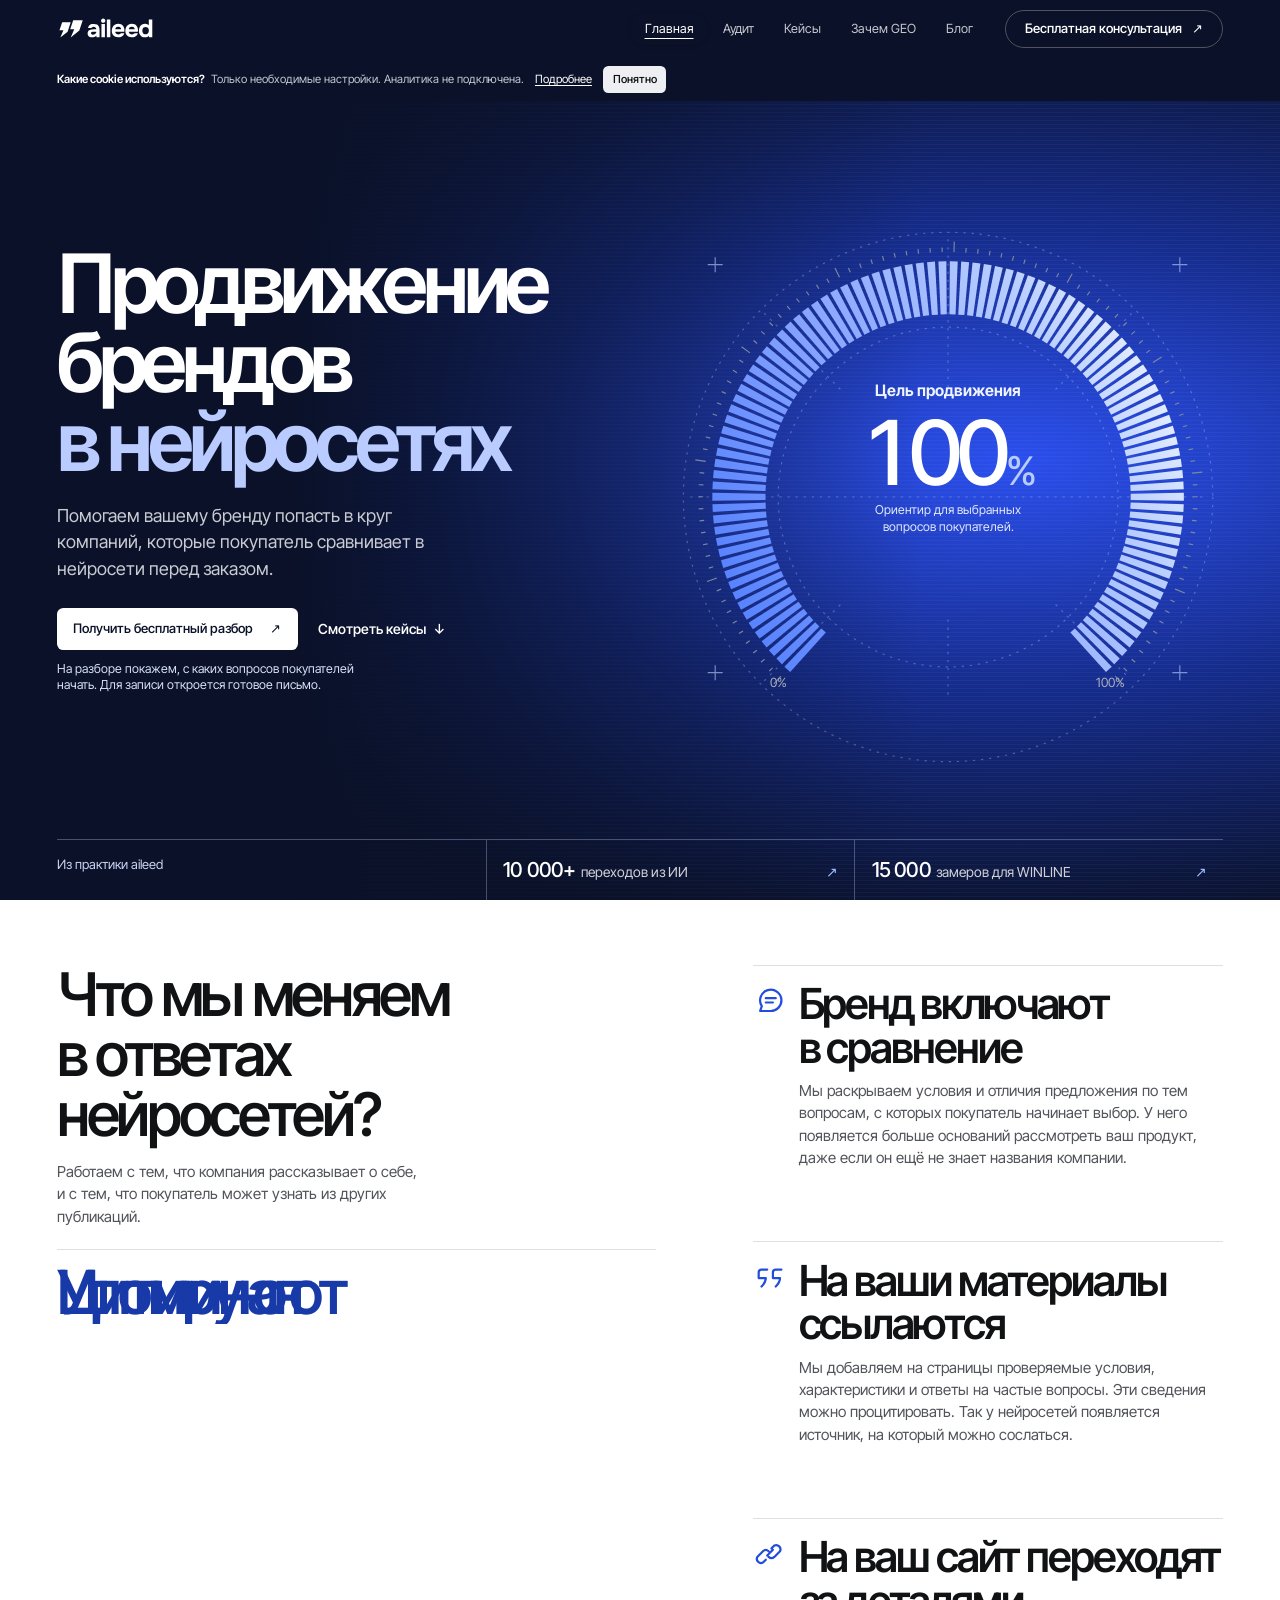
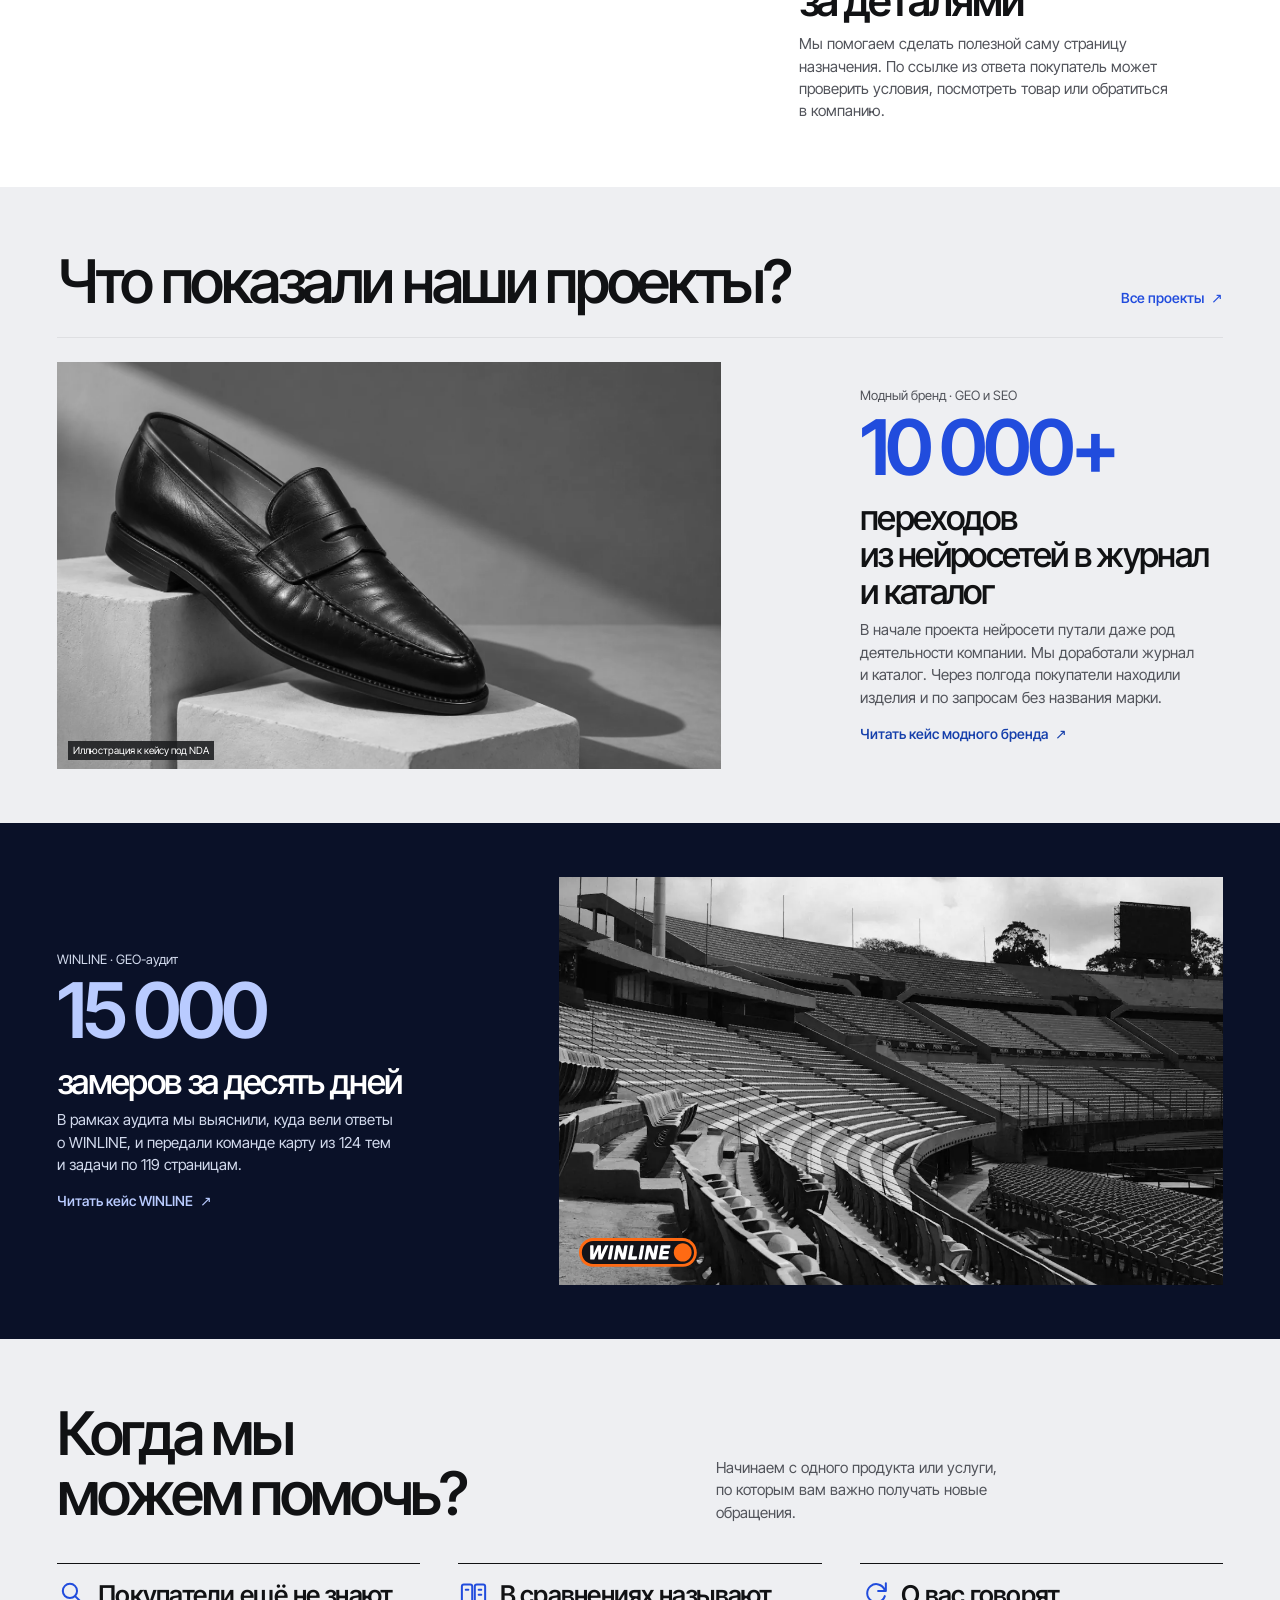
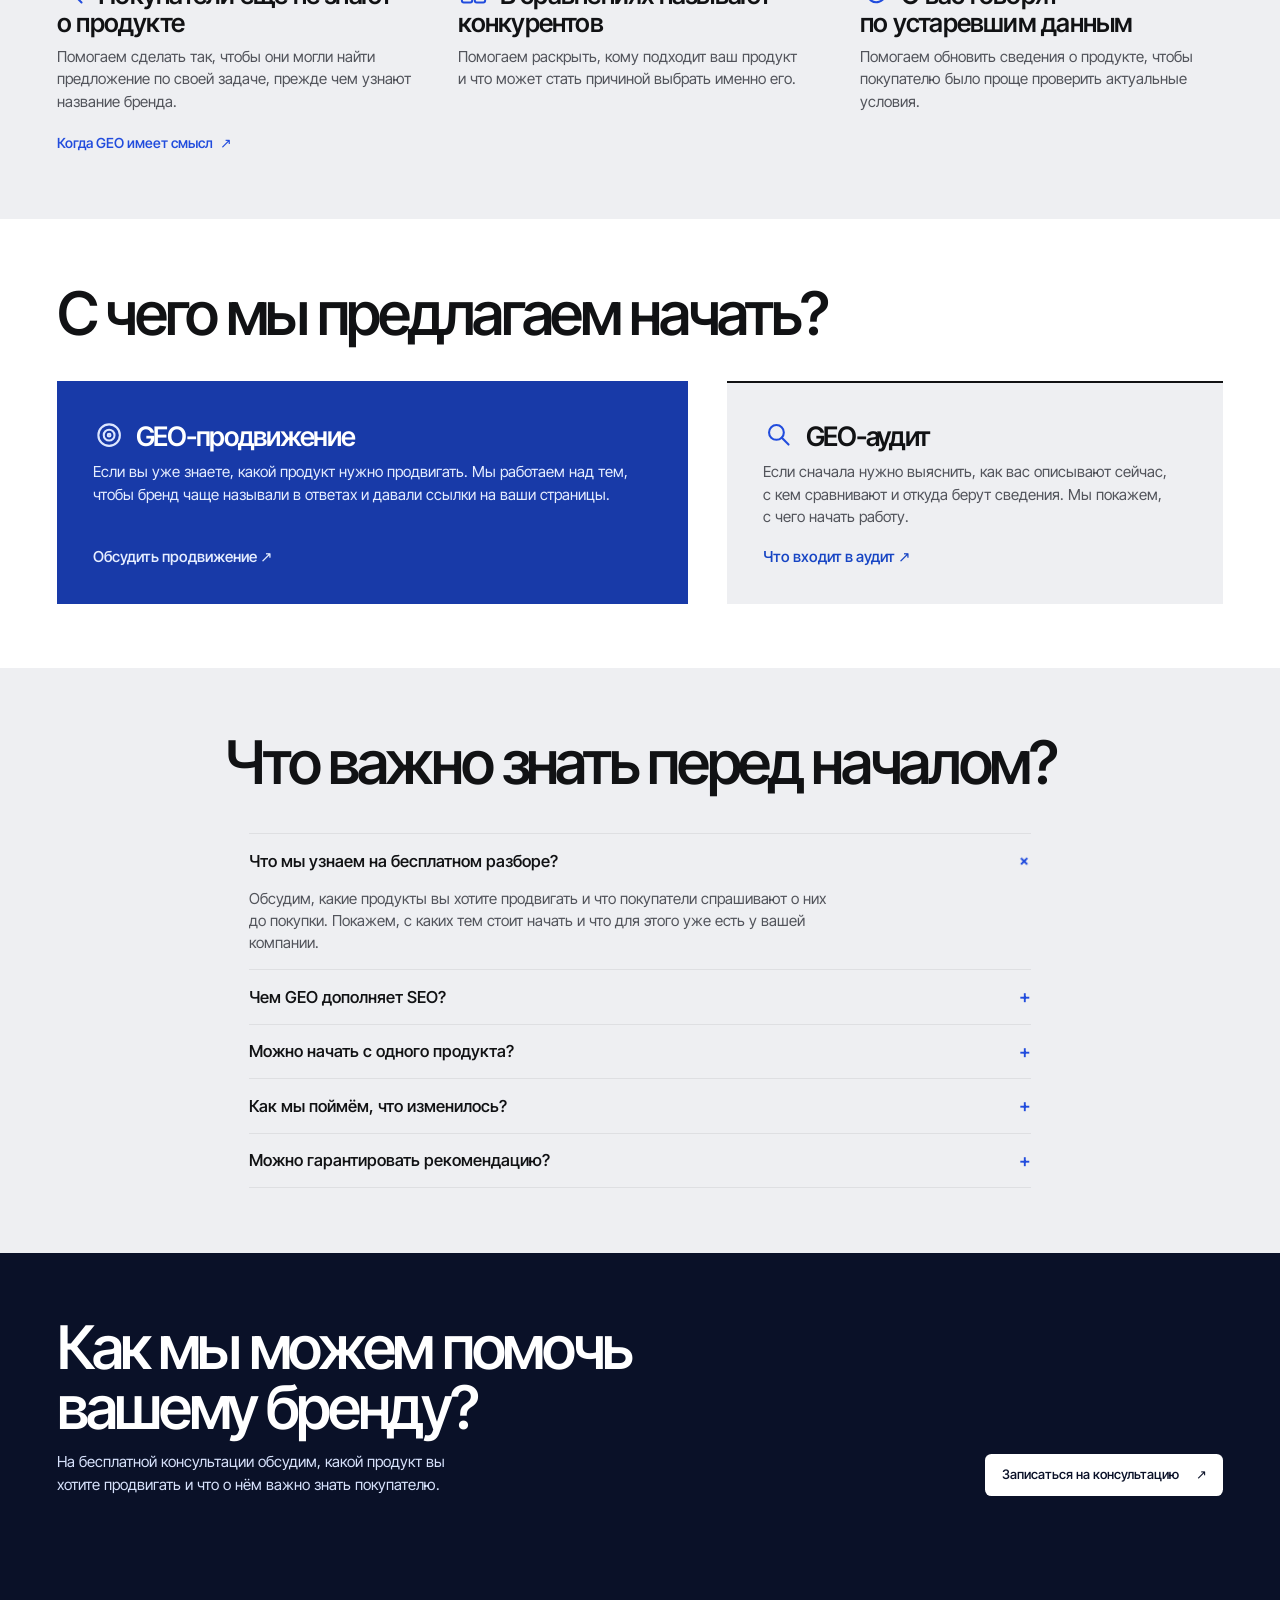
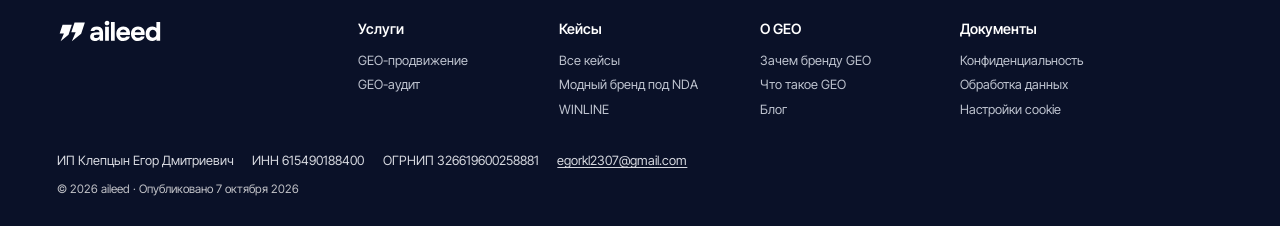
==== commit e3818d10: "fix(site): Clarify consultation and improve mobile reading Publish separate audit and promotion draf" ====
--- a/index.html
+++ b/index.html
@@ -24,8 +24,8 @@
 <meta property="og:image:alt" content="Продвижение брендов в нейросетях">
 <meta name="twitter:card" content="summary_large_image">
 <link rel="icon" type="image/svg+xml" href="assets/mark.svg?v=1570c9bbff2b">
-<link rel="stylesheet" href="assets/paper.css?v=c9712f9f808a">
-<link rel="stylesheet" href="assets/agency.css?v=cbe759724222">
+<link rel="stylesheet" href="assets/paper.css?v=3334d104efad">
+<link rel="stylesheet" href="assets/agency.css?v=46b89e5a0c21">
 <script type="application/ld+json">{"@context": "https://schema.org", "@type": "Organization", "@id": "https://egi411.github.io/geo-audit/#org", "name": "aileed", "description": "Агентство GEO-продвижения и аудита видимости брендов в нейросетях.", "legalName": "ИП КЛЕПЦЫН ЕГОР ДМИТРИЕВИЧ", "taxID": "615490188400", "email": "egorkl2307@gmail.com", "identifier": {"@type": "PropertyValue", "propertyID": "ОГРНИП", "value": "326619600258881"}, "url": "https://egi411.github.io/geo-audit/", "logo": "https://egi411.github.io/geo-audit/assets/aileed-logo.svg?v=c0b8e38cba22"}</script>
 <script type="application/ld+json">{"@context": "https://schema.org", "@type": "WebSite", "@id": "https://egi411.github.io/geo-audit/#website", "name": "aileed", "url": "https://egi411.github.io/geo-audit/", "inLanguage": "ru-RU", "publisher": {"@id": "https://egi411.github.io/geo-audit/#org"}}</script>
 <script type="application/ld+json">{"@context": "https://schema.org", "@type": "WebPage", "@id": "https://egi411.github.io/geo-audit/#page", "url": "https://egi411.github.io/geo-audit/", "name": "GEO-продвижение брендов в нейросетях | aileed", "description": "Продвигаем бренды в нейросетях. Работаем над упоминаниями, цитированием и ссылками в ответах о ваших товарах и услугах. Кейсы и бесплатный разбор.", "inLanguage": "ru-RU", "author": {"@id": "https://egi411.github.io/geo-audit/#org"}, "publisher": {"@id": "https://egi411.github.io/geo-audit/#org"}, "datePublished": "2026-10-07", "dateModified": "2026-11-26", "isPartOf": {"@id": "https://egi411.github.io/geo-audit/#website"}, "mainEntity": {"@id": "https://egi411.github.io/geo-audit/#service"}}</script>
@@ -52,7 +52,7 @@
 <a href="why-geo/">Зачем GEO</a>
 <a href="blog/">Блог</a>
 </nav>
- <a class="btn nav-cta" href="mailto:egorkl2307@gmail.com?subject=%D0%97%D0%B0%D1%8F%D0%B2%D0%BA%D0%B0%20%D0%BD%D0%B0%20%D0%B1%D0%B5%D1%81%D0%BF%D0%BB%D0%B0%D1%82%D0%BD%D1%83%D1%8E%20%D0%BA%D0%BE%D0%BD%D1%81%D1%83%D0%BB%D1%8C%D1%82%D0%B0%D1%86%D0%B8%D1%8E&amp;body=%D0%97%D0%B4%D1%80%D0%B0%D0%B2%D1%81%D1%82%D0%B2%D1%83%D0%B9%D1%82%D0%B5%21%20%D0%A5%D0%BE%D1%87%D1%83%20%D0%B7%D0%B0%D0%BF%D0%B8%D1%81%D0%B0%D1%82%D1%8C%D1%81%D1%8F%20%D0%BD%D0%B0%20%D0%B1%D0%B5%D1%81%D0%BF%D0%BB%D0%B0%D1%82%D0%BD%D1%83%D1%8E%20%D0%BA%D0%BE%D0%BD%D1%81%D1%83%D0%BB%D1%8C%D1%82%D0%B0%D1%86%D0%B8%D1%8E.%0A%0A%D0%A1%D0%B0%D0%B9%D1%82%3A%20%0A%D0%9F%D1%80%D0%BE%D0%B4%D1%83%D0%BA%D1%82%20%D0%B8%D0%BB%D0%B8%20%D1%83%D1%81%D0%BB%D1%83%D0%B3%D0%B0%20%D0%B4%D0%BB%D1%8F%20%D0%BF%D1%80%D0%BE%D0%B4%D0%B2%D0%B8%D0%B6%D0%B5%D0%BD%D0%B8%D1%8F%3A%20" data-open-brief>
+ <a class="btn nav-cta" href="mailto:egorkl2307@gmail.com?subject=%D0%91%D0%B5%D1%81%D0%BF%D0%BB%D0%B0%D1%82%D0%BD%D1%8B%D0%B9%20%D1%80%D0%B0%D0%B7%D0%B1%D0%BE%D1%80%20GEO-%D0%BF%D1%80%D0%BE%D0%B4%D0%B2%D0%B8%D0%B6%D0%B5%D0%BD%D0%B8%D1%8F&amp;body=%D0%97%D0%B4%D1%80%D0%B0%D0%B2%D1%81%D1%82%D0%B2%D1%83%D0%B9%D1%82%D0%B5%21%20%D0%A5%D0%BE%D1%87%D1%83%20%D0%BE%D0%B1%D1%81%D1%83%D0%B4%D0%B8%D1%82%D1%8C%20GEO-%D0%BF%D1%80%D0%BE%D0%B4%D0%B2%D0%B8%D0%B6%D0%B5%D0%BD%D0%B8%D0%B5.%0A%0A%D0%A1%D0%B0%D0%B9%D1%82%3A%20%0A%D0%9F%D1%80%D0%BE%D0%B4%D1%83%D0%BA%D1%82%20%D0%B8%D0%BB%D0%B8%20%D1%83%D1%81%D0%BB%D1%83%D0%B3%D0%B0%3A%20" data-open-brief>
 <span class="desktop-label">Бесплатная консультация</span>
 <span class="mobile-label">Консультация</span>
 <span aria-hidden="true">↗</span>
@@ -79,11 +79,12 @@
 </h1>
     <p class="short-answer">Помогаем вашему бренду попасть в круг компаний, которые покупатель сравнивает в нейросети перед заказом.</p>
     <div class="front-actions">
-<a class="btn primary" href="mailto:egorkl2307@gmail.com?subject=%D0%97%D0%B0%D1%8F%D0%B2%D0%BA%D0%B0%20%D0%BD%D0%B0%20%D0%B1%D0%B5%D1%81%D0%BF%D0%BB%D0%B0%D1%82%D0%BD%D1%83%D1%8E%20%D0%BA%D0%BE%D0%BD%D1%81%D1%83%D0%BB%D1%8C%D1%82%D0%B0%D1%86%D0%B8%D1%8E&amp;body=%D0%97%D0%B4%D1%80%D0%B0%D0%B2%D1%81%D1%82%D0%B2%D1%83%D0%B9%D1%82%D0%B5%21%20%D0%A5%D0%BE%D1%87%D1%83%20%D0%B7%D0%B0%D0%BF%D0%B8%D1%81%D0%B0%D1%82%D1%8C%D1%81%D1%8F%20%D0%BD%D0%B0%20%D0%B1%D0%B5%D1%81%D0%BF%D0%BB%D0%B0%D1%82%D0%BD%D1%83%D1%8E%20%D0%BA%D0%BE%D0%BD%D1%81%D1%83%D0%BB%D1%8C%D1%82%D0%B0%D1%86%D0%B8%D1%8E.%0A%0A%D0%A1%D0%B0%D0%B9%D1%82%3A%20%0A%D0%9F%D1%80%D0%BE%D0%B4%D1%83%D0%BA%D1%82%20%D0%B8%D0%BB%D0%B8%20%D1%83%D1%81%D0%BB%D1%83%D0%B3%D0%B0%20%D0%B4%D0%BB%D1%8F%20%D0%BF%D1%80%D0%BE%D0%B4%D0%B2%D0%B8%D0%B6%D0%B5%D0%BD%D0%B8%D1%8F%3A%20" data-open-brief>Получить бесплатный разбор <span aria-hidden="true">↗</span>
+<a class="btn primary" href="mailto:egorkl2307@gmail.com?subject=%D0%91%D0%B5%D1%81%D0%BF%D0%BB%D0%B0%D1%82%D0%BD%D1%8B%D0%B9%20%D1%80%D0%B0%D0%B7%D0%B1%D0%BE%D1%80%20GEO-%D0%BF%D1%80%D0%BE%D0%B4%D0%B2%D0%B8%D0%B6%D0%B5%D0%BD%D0%B8%D1%8F&amp;body=%D0%97%D0%B4%D1%80%D0%B0%D0%B2%D1%81%D1%82%D0%B2%D1%83%D0%B9%D1%82%D0%B5%21%20%D0%A5%D0%BE%D1%87%D1%83%20%D0%BE%D0%B1%D1%81%D1%83%D0%B4%D0%B8%D1%82%D1%8C%20GEO-%D0%BF%D1%80%D0%BE%D0%B4%D0%B2%D0%B8%D0%B6%D0%B5%D0%BD%D0%B8%D0%B5.%0A%0A%D0%A1%D0%B0%D0%B9%D1%82%3A%20%0A%D0%9F%D1%80%D0%BE%D0%B4%D1%83%D0%BA%D1%82%20%D0%B8%D0%BB%D0%B8%20%D1%83%D1%81%D0%BB%D1%83%D0%B3%D0%B0%3A%20" data-open-brief>Получить бесплатный разбор <span aria-hidden="true">↗</span>
 </a>
     <a class="front-link" href="#projects">Смотреть кейсы <span aria-hidden="true">↓</span>
 </a>
 </div>
+    <p class="front-brief-note">На&nbsp;разборе покажем, с&nbsp;каких вопросов покупателей начать. Для записи откроется готовое письмо.</p>
 </div>
     <figure class="visibility-scene" id="business">
 <svg class="coverage-dial" viewBox="0 0 476 415" aria-hidden="true" focusable="false">
@@ -212,12 +213,12 @@
 </g>
 </svg>
     <figcaption class="visibility-caption">
+<b>Цель продвижения</b>
 <strong aria-label="100 процентов">
 <span data-coverage-value aria-hidden="true">100</span>
 <small aria-hidden="true">%</small>
 </strong>
-    <b>Цель продвижения</b>
-<p>Присутствовать в ответах на выбранные вопросы покупателей.</p>
+    <p>Ориентир для выбранных вопросов покупателей.</p>
 </figcaption>
 </figure>
     </div>
@@ -249,14 +250,24 @@
 </div>
     <div class="work-items">
     <article class="work-item" data-result="mention">
+<svg class="topic-icon" width="24" height="24" viewBox="0 0 24 24" fill="none" stroke="currentColor" stroke-width="1.55" stroke-linecap="round" stroke-linejoin="round" aria-hidden="true" focusable="false">
+<path d="M20 11.5a7.5 7.5 0 0 1-7.5 7.5H5l1.2-3.4A7.5 7.5 0 1 1 20 11.5Z"/>
+<path d="M9 10h7m-7 3h5"/>
+</svg>
 <h3>Бренд включают в&nbsp;сравнение</h3>
     <p>Мы раскрываем условия и&nbsp;отличия предложения по&nbsp;тем вопросам, с&nbsp;которых покупатель начинает выбор. У&nbsp;него появляется больше оснований рассмотреть ваш продукт, даже если он ещё не&nbsp;знает названия компании.</p>
 </article>
     <article class="work-item" data-result="citation">
+<svg class="topic-icon" width="24" height="24" viewBox="0 0 24 24" fill="none" stroke="currentColor" stroke-width="1.55" stroke-linecap="round" stroke-linejoin="round" aria-hidden="true" focusable="false">
+<path d="M10 6H6a2 2 0 0 0-2 2v4h5c0 2-1 4-3 6m14-12h-4a2 2 0 0 0-2 2v4h5c0 2-1 4-3 6"/>
+</svg>
 <h3>На&nbsp;ваши материалы ссылаются</h3>
     <p>Мы добавляем на&nbsp;страницы проверяемые условия, характеристики и&nbsp;ответы на&nbsp;частые вопросы. Эти сведения можно процитировать. Так у&nbsp;нейросетей появляется источник, на&nbsp;который можно сослаться.</p>
 </article>
     <article class="work-item" data-result="link">
+<svg class="topic-icon" width="24" height="24" viewBox="0 0 24 24" fill="none" stroke="currentColor" stroke-width="1.55" stroke-linecap="round" stroke-linejoin="round" aria-hidden="true" focusable="false">
+<path d="m10 13 4-4m-5 7-2 2a3 3 0 0 1-4-4l4-4a3 3 0 0 1 4 0m2-2 2-2a3 3 0 0 1 4 4l-4 4a3 3 0 0 1-4 0"/>
+</svg>
 <h3>На&nbsp;ваш сайт переходят за&nbsp;деталями</h3>
     <p>Мы помогаем сделать полезной саму страницу назначения. По&nbsp;ссылке из&nbsp;ответа покупатель может проверить условия, посмотреть товар или обратиться в&nbsp;компанию.</p>
 </article>
@@ -316,15 +327,27 @@
 </header>
     <dl class="fit-cases">
     <div>
-<dt>Покупатели ещё не&nbsp;знают о&nbsp;продукте</dt>
+<dt>
+<svg class="topic-icon" width="24" height="24" viewBox="0 0 24 24" fill="none" stroke="currentColor" stroke-width="1.55" stroke-linecap="round" stroke-linejoin="round" aria-hidden="true" focusable="false">
+<circle cx="10" cy="10" r="5.5"/>
+<path d="m14 14 5 5"/>
+</svg>Покупатели ещё не&nbsp;знают о&nbsp;продукте</dt>
 <dd>Помогаем сделать так, чтобы они могли найти предложение по&nbsp;своей задаче, прежде чем узнают название бренда.</dd>
 </div>
     <div>
-<dt>В&nbsp;сравнениях называют конкурентов</dt>
+<dt>
+<svg class="topic-icon" width="24" height="24" viewBox="0 0 24 24" fill="none" stroke="currentColor" stroke-width="1.55" stroke-linecap="round" stroke-linejoin="round" aria-hidden="true" focusable="false">
+<rect x="3" y="5" width="8" height="14" rx="1.5"/>
+<rect x="13" y="5" width="8" height="14" rx="1.5"/>
+<path d="M6 9h2m8 0h2m-2 4h2"/>
+</svg>В&nbsp;сравнениях называют конкурентов</dt>
 <dd>Помогаем раскрыть, кому подходит ваш продукт и&nbsp;что может стать причиной выбрать именно его.</dd>
 </div>
     <div>
-<dt>О&nbsp;вас говорят по&nbsp;устаревшим данным</dt>
+<dt>
+<svg class="topic-icon" width="24" height="24" viewBox="0 0 24 24" fill="none" stroke="currentColor" stroke-width="1.55" stroke-linecap="round" stroke-linejoin="round" aria-hidden="true" focusable="false">
+<path d="M19 9a7 7 0 1 0 .2 5m.8-10v6h-6"/>
+</svg>О&nbsp;вас говорят по&nbsp;устаревшим данным</dt>
 <dd>Помогаем обновить сведения о&nbsp;продукте, чтобы покупателю было проще проверить актуальные условия.</dd>
 </div>
     </dl>
@@ -336,13 +359,22 @@
 <div class="wrap choice-layout">
 <h2>С&nbsp;чего мы предлагаем начать?</h2>
     <div class="choice-links" id="from-answer">
-    <a class="choice-primary" href="mailto:egorkl2307@gmail.com?subject=%D0%97%D0%B0%D1%8F%D0%B2%D0%BA%D0%B0%20%D0%BD%D0%B0%20%D0%B1%D0%B5%D1%81%D0%BF%D0%BB%D0%B0%D1%82%D0%BD%D1%83%D1%8E%20%D0%BA%D0%BE%D0%BD%D1%81%D1%83%D0%BB%D1%8C%D1%82%D0%B0%D1%86%D0%B8%D1%8E&amp;body=%D0%97%D0%B4%D1%80%D0%B0%D0%B2%D1%81%D1%82%D0%B2%D1%83%D0%B9%D1%82%D0%B5%21%20%D0%A5%D0%BE%D1%87%D1%83%20%D0%B7%D0%B0%D0%BF%D0%B8%D1%81%D0%B0%D1%82%D1%8C%D1%81%D1%8F%20%D0%BD%D0%B0%20%D0%B1%D0%B5%D1%81%D0%BF%D0%BB%D0%B0%D1%82%D0%BD%D1%83%D1%8E%20%D0%BA%D0%BE%D0%BD%D1%81%D1%83%D0%BB%D1%8C%D1%82%D0%B0%D1%86%D0%B8%D1%8E.%0A%0A%D0%A1%D0%B0%D0%B9%D1%82%3A%20%0A%D0%9F%D1%80%D0%BE%D0%B4%D1%83%D0%BA%D1%82%20%D0%B8%D0%BB%D0%B8%20%D1%83%D1%81%D0%BB%D1%83%D0%B3%D0%B0%20%D0%B4%D0%BB%D1%8F%20%D0%BF%D1%80%D0%BE%D0%B4%D0%B2%D0%B8%D0%B6%D0%B5%D0%BD%D0%B8%D1%8F%3A%20" data-open-brief>
-<h3>GEO-продвижение</h3>
+    <a class="choice-primary" href="mailto:egorkl2307@gmail.com?subject=%D0%91%D0%B5%D1%81%D0%BF%D0%BB%D0%B0%D1%82%D0%BD%D1%8B%D0%B9%20%D1%80%D0%B0%D0%B7%D0%B1%D0%BE%D1%80%20GEO-%D0%BF%D1%80%D0%BE%D0%B4%D0%B2%D0%B8%D0%B6%D0%B5%D0%BD%D0%B8%D1%8F&amp;body=%D0%97%D0%B4%D1%80%D0%B0%D0%B2%D1%81%D1%82%D0%B2%D1%83%D0%B9%D1%82%D0%B5%21%20%D0%A5%D0%BE%D1%87%D1%83%20%D0%BE%D0%B1%D1%81%D1%83%D0%B4%D0%B8%D1%82%D1%8C%20GEO-%D0%BF%D1%80%D0%BE%D0%B4%D0%B2%D0%B8%D0%B6%D0%B5%D0%BD%D0%B8%D0%B5.%0A%0A%D0%A1%D0%B0%D0%B9%D1%82%3A%20%0A%D0%9F%D1%80%D0%BE%D0%B4%D1%83%D0%BA%D1%82%20%D0%B8%D0%BB%D0%B8%20%D1%83%D1%81%D0%BB%D1%83%D0%B3%D0%B0%3A%20" data-open-brief>
+<h3>
+<svg class="topic-icon" width="24" height="24" viewBox="0 0 24 24" fill="none" stroke="currentColor" stroke-width="1.55" stroke-linecap="round" stroke-linejoin="round" aria-hidden="true" focusable="false">
+<circle cx="12" cy="12" r="8"/>
+<circle cx="12" cy="12" r="4"/>
+<circle cx="12" cy="12" r="1"/>
+</svg>GEO-продвижение</h3>
 <p>Если вы уже знаете, какой продукт нужно продвигать. Мы работаем над&nbsp;тем, чтобы бренд чаще называли в&nbsp;ответах и&nbsp;давали ссылки на&nbsp;ваши страницы.</p>
 <span>Обсудить продвижение ↗</span>
 </a>
     <a href="audit/">
-<h3>GEO-аудит</h3>
+<h3>
+<svg class="topic-icon" width="24" height="24" viewBox="0 0 24 24" fill="none" stroke="currentColor" stroke-width="1.55" stroke-linecap="round" stroke-linejoin="round" aria-hidden="true" focusable="false">
+<circle cx="10" cy="10" r="5.5"/>
+<path d="m14 14 5 5"/>
+</svg>GEO-аудит</h3>
 <p>Если сначала нужно выяснить, как вас описывают сейчас, с&nbsp;кем сравнивают и&nbsp;откуда берут сведения. Мы покажем, с&nbsp;чего начать работу.</p>
 <span>Что входит в&nbsp;аудит ↗</span>
 </a>
@@ -392,7 +424,7 @@
     <h2>Как мы можем помочь вашему бренду?</h2>
 <p>На&nbsp;бесплатной консультации обсудим, какой продукт вы хотите продвигать и&nbsp;что о&nbsp;нём важно знать покупателю.</p>
 </div>
-    <a class="btn primary" href="mailto:egorkl2307@gmail.com?subject=%D0%97%D0%B0%D1%8F%D0%B2%D0%BA%D0%B0%20%D0%BD%D0%B0%20%D0%B1%D0%B5%D1%81%D0%BF%D0%BB%D0%B0%D1%82%D0%BD%D1%83%D1%8E%20%D0%BA%D0%BE%D0%BD%D1%81%D1%83%D0%BB%D1%8C%D1%82%D0%B0%D1%86%D0%B8%D1%8E&amp;body=%D0%97%D0%B4%D1%80%D0%B0%D0%B2%D1%81%D1%82%D0%B2%D1%83%D0%B9%D1%82%D0%B5%21%20%D0%A5%D0%BE%D1%87%D1%83%20%D0%B7%D0%B0%D0%BF%D0%B8%D1%81%D0%B0%D1%82%D1%8C%D1%81%D1%8F%20%D0%BD%D0%B0%20%D0%B1%D0%B5%D1%81%D0%BF%D0%BB%D0%B0%D1%82%D0%BD%D1%83%D1%8E%20%D0%BA%D0%BE%D0%BD%D1%81%D1%83%D0%BB%D1%8C%D1%82%D0%B0%D1%86%D0%B8%D1%8E.%0A%0A%D0%A1%D0%B0%D0%B9%D1%82%3A%20%0A%D0%9F%D1%80%D0%BE%D0%B4%D1%83%D0%BA%D1%82%20%D0%B8%D0%BB%D0%B8%20%D1%83%D1%81%D0%BB%D1%83%D0%B3%D0%B0%20%D0%B4%D0%BB%D1%8F%20%D0%BF%D1%80%D0%BE%D0%B4%D0%B2%D0%B8%D0%B6%D0%B5%D0%BD%D0%B8%D1%8F%3A%20" data-open-brief>Записаться на консультацию <span aria-hidden="true">↗</span>
+    <a class="btn primary" href="mailto:egorkl2307@gmail.com?subject=%D0%91%D0%B5%D1%81%D0%BF%D0%BB%D0%B0%D1%82%D0%BD%D1%8B%D0%B9%20%D1%80%D0%B0%D0%B7%D0%B1%D0%BE%D1%80%20GEO-%D0%BF%D1%80%D0%BE%D0%B4%D0%B2%D0%B8%D0%B6%D0%B5%D0%BD%D0%B8%D1%8F&amp;body=%D0%97%D0%B4%D1%80%D0%B0%D0%B2%D1%81%D1%82%D0%B2%D1%83%D0%B9%D1%82%D0%B5%21%20%D0%A5%D0%BE%D1%87%D1%83%20%D0%BE%D0%B1%D1%81%D1%83%D0%B4%D0%B8%D1%82%D1%8C%20GEO-%D0%BF%D1%80%D0%BE%D0%B4%D0%B2%D0%B8%D0%B6%D0%B5%D0%BD%D0%B8%D0%B5.%0A%0A%D0%A1%D0%B0%D0%B9%D1%82%3A%20%0A%D0%9F%D1%80%D0%BE%D0%B4%D1%83%D0%BA%D1%82%20%D0%B8%D0%BB%D0%B8%20%D1%83%D1%81%D0%BB%D1%83%D0%B3%D0%B0%3A%20" data-open-brief>Записаться на консультацию <span aria-hidden="true">↗</span>
 </a>
 </div>
 </section>
@@ -440,10 +472,10 @@
 <dialog id="brief-dialog" aria-labelledby="brief-title" aria-describedby="consult-intro">
   <div class="dialog-head">
 <button type="button" class="dialog-close" aria-label="Закрыть">×</button>
-    <h2 id="brief-title">Бесплатный разбор бренда</h2>
-</div>
-  <p id="consult-intro" class="short-answer">Пришлите ссылку на сайт и напишите, какой продукт или услугу хотите продвигать. Ответим на письмо и договоримся о консультации.</p>
-  <a class="btn primary consult-mail" href="mailto:egorkl2307@gmail.com?subject=%D0%97%D0%B0%D1%8F%D0%B2%D0%BA%D0%B0%20%D0%BD%D0%B0%20%D0%B1%D0%B5%D1%81%D0%BF%D0%BB%D0%B0%D1%82%D0%BD%D1%83%D1%8E%20%D0%BA%D0%BE%D0%BD%D1%81%D1%83%D0%BB%D1%8C%D1%82%D0%B0%D1%86%D0%B8%D1%8E&amp;body=%D0%97%D0%B4%D1%80%D0%B0%D0%B2%D1%81%D1%82%D0%B2%D1%83%D0%B9%D1%82%D0%B5%21%20%D0%A5%D0%BE%D1%87%D1%83%20%D0%B7%D0%B0%D0%BF%D0%B8%D1%81%D0%B0%D1%82%D1%8C%D1%81%D1%8F%20%D0%BD%D0%B0%20%D0%B1%D0%B5%D1%81%D0%BF%D0%BB%D0%B0%D1%82%D0%BD%D1%83%D1%8E%20%D0%BA%D0%BE%D0%BD%D1%81%D1%83%D0%BB%D1%8C%D1%82%D0%B0%D1%86%D0%B8%D1%8E.%0A%0A%D0%A1%D0%B0%D0%B9%D1%82%3A%20%0A%D0%9F%D1%80%D0%BE%D0%B4%D1%83%D0%BA%D1%82%20%D0%B8%D0%BB%D0%B8%20%D1%83%D1%81%D0%BB%D1%83%D0%B3%D0%B0%20%D0%B4%D0%BB%D1%8F%20%D0%BF%D1%80%D0%BE%D0%B4%D0%B2%D0%B8%D0%B6%D0%B5%D0%BD%D0%B8%D1%8F%3A%20">Открыть готовое письмо <span aria-hidden="true">↗</span>
+    <h2 id="brief-title">Бесплатный разбор продвижения</h2>
+</div>
+  <p id="consult-intro" class="short-answer">Пришлите сайт и назовите продукт или услугу. На консультации покажем, с каких вопросов покупателей можно начать.</p>
+  <a class="btn primary consult-mail" href="mailto:egorkl2307@gmail.com?subject=%D0%91%D0%B5%D1%81%D0%BF%D0%BB%D0%B0%D1%82%D0%BD%D1%8B%D0%B9%20%D1%80%D0%B0%D0%B7%D0%B1%D0%BE%D1%80%20GEO-%D0%BF%D1%80%D0%BE%D0%B4%D0%B2%D0%B8%D0%B6%D0%B5%D0%BD%D0%B8%D1%8F&amp;body=%D0%97%D0%B4%D1%80%D0%B0%D0%B2%D1%81%D1%82%D0%B2%D1%83%D0%B9%D1%82%D0%B5%21%20%D0%A5%D0%BE%D1%87%D1%83%20%D0%BE%D0%B1%D1%81%D1%83%D0%B4%D0%B8%D1%82%D1%8C%20GEO-%D0%BF%D1%80%D0%BE%D0%B4%D0%B2%D0%B8%D0%B6%D0%B5%D0%BD%D0%B8%D0%B5.%0A%0A%D0%A1%D0%B0%D0%B9%D1%82%3A%20%0A%D0%9F%D1%80%D0%BE%D0%B4%D1%83%D0%BA%D1%82%20%D0%B8%D0%BB%D0%B8%20%D1%83%D1%81%D0%BB%D1%83%D0%B3%D0%B0%3A%20">Открыть готовое письмо <span aria-hidden="true">↗</span>
 </a>
   <p class="consult-note">Письмо откроется в вашем почтовом приложении. Можно также написать на <a href="mailto:egorkl2307@gmail.com">egorkl2307@gmail.com</a>.</p>
   <a class="consult-privacy" href="privacy.html">Как мы используем данные</a>
--- a/assets/paper.css
+++ b/assets/paper.css
@@ -82,6 +82,18 @@
   line-height: 1.48;
   -webkit-font-smoothing: antialiased;
 }
+/* Keep prose a little denser on phones without changing the sizing scale. */
+@media (max-width: 768px) {
+  body { font-size: 1rem; }
+}
+.topic-icon {
+  display: inline-block;
+  width: 1.2em;
+  height: 1.2em;
+  color: var(--blue);
+  vertical-align: -.18em;
+}
+:is(h3, dt, .delivery-team) > .topic-icon { margin-inline-end: .4em; }
 button,
 input {
   font: inherit;
--- a/assets/agency.css
+++ b/assets/agency.css
@@ -73,6 +73,13 @@
   font-size: clamp(1.06rem, 1.4vw, 1.28rem);
   line-height: 1.48;
 }
+.front-brief-note {
+  margin: .72rem 0 0;
+  max-width: 45ch;
+  color: #d5def8;
+  font-size: .87rem;
+  line-height: 1.36;
+}
 .front-actions {
   display: flex;
   align-items: center;
@@ -145,7 +152,7 @@
 }
 .visibility-caption {
   position: absolute;
-  inset: 32% 20% auto;
+  inset: 31% 20% auto;
   display: grid;
   justify-items: center;
   text-align: center;
@@ -166,9 +173,10 @@
   letter-spacing: -0.05em;
 }
 .visibility-caption b {
-  font-weight: 540;
-  font-size: 1rem;
-  margin-top: 0.45rem;
+  color: #eff4ff;
+  font-weight: 660;
+  font-size: 1.11rem;
+  margin-bottom: .4rem;
 }
 .visibility-caption p {
   max-width: 23ch;
@@ -411,6 +419,10 @@
 .work-display[data-current="citation"] .display-citation,
 .work-display[data-current="link"] .display-link { opacity: 1; transform: none; }
 .work-item {
+  display: grid;
+  grid-template-columns: auto minmax(0, 1fr);
+  column-gap: .82rem;
+  align-items: start;
   padding-block: 1.15rem clamp(2.25rem, 8svh, 5.15rem);
   border-top: 1px solid var(--rule);
 }
@@ -421,7 +433,13 @@
   line-height: 1.02;
   margin-bottom: .75rem;
 }
-.work-item p { max-width: 46ch; color: var(--sub); }
+.work-item > .topic-icon {
+  width: clamp(1.45rem, 2.7vw, 2.4rem);
+  height: auto;
+  margin-top: .15rem;
+}
+.work-item p { grid-column: 2; max-width: 46ch; color: var(--sub); }
+.choice-primary .topic-icon { color: #dce6ff; }
 .choice-layout > h2 { margin-bottom: clamp(1.2rem, 4vw, 2.6rem); }
 .choice-links {
   display: grid;
@@ -497,7 +515,7 @@
     font-size: clamp(3.1rem, 6.4vw, 4.6rem);
   }
   .visibility-caption b {
-    font-size: 0.9rem;
+    font-size: 0.96rem;
   }
 }
 @media (max-width: 760px) {
@@ -517,7 +535,7 @@
   .cover-copy .short-answer {
     max-width: 36ch;
     margin: 0.9rem 0 1.2rem;
-    font-size: 1.04rem;
+    font-size: 1rem;
   }
   .front-actions { justify-content: flex-start; }
   .visibility-scene {
@@ -529,7 +547,7 @@
     font-size: clamp(3.3rem, min(12vw, 7.8svh), 5.1rem);
   }
   .visibility-caption b {
-    font-size: 0.9rem;
+    font-size: 0.96rem;
   }
   .visibility-caption p {
     font-size: 0.78rem;
